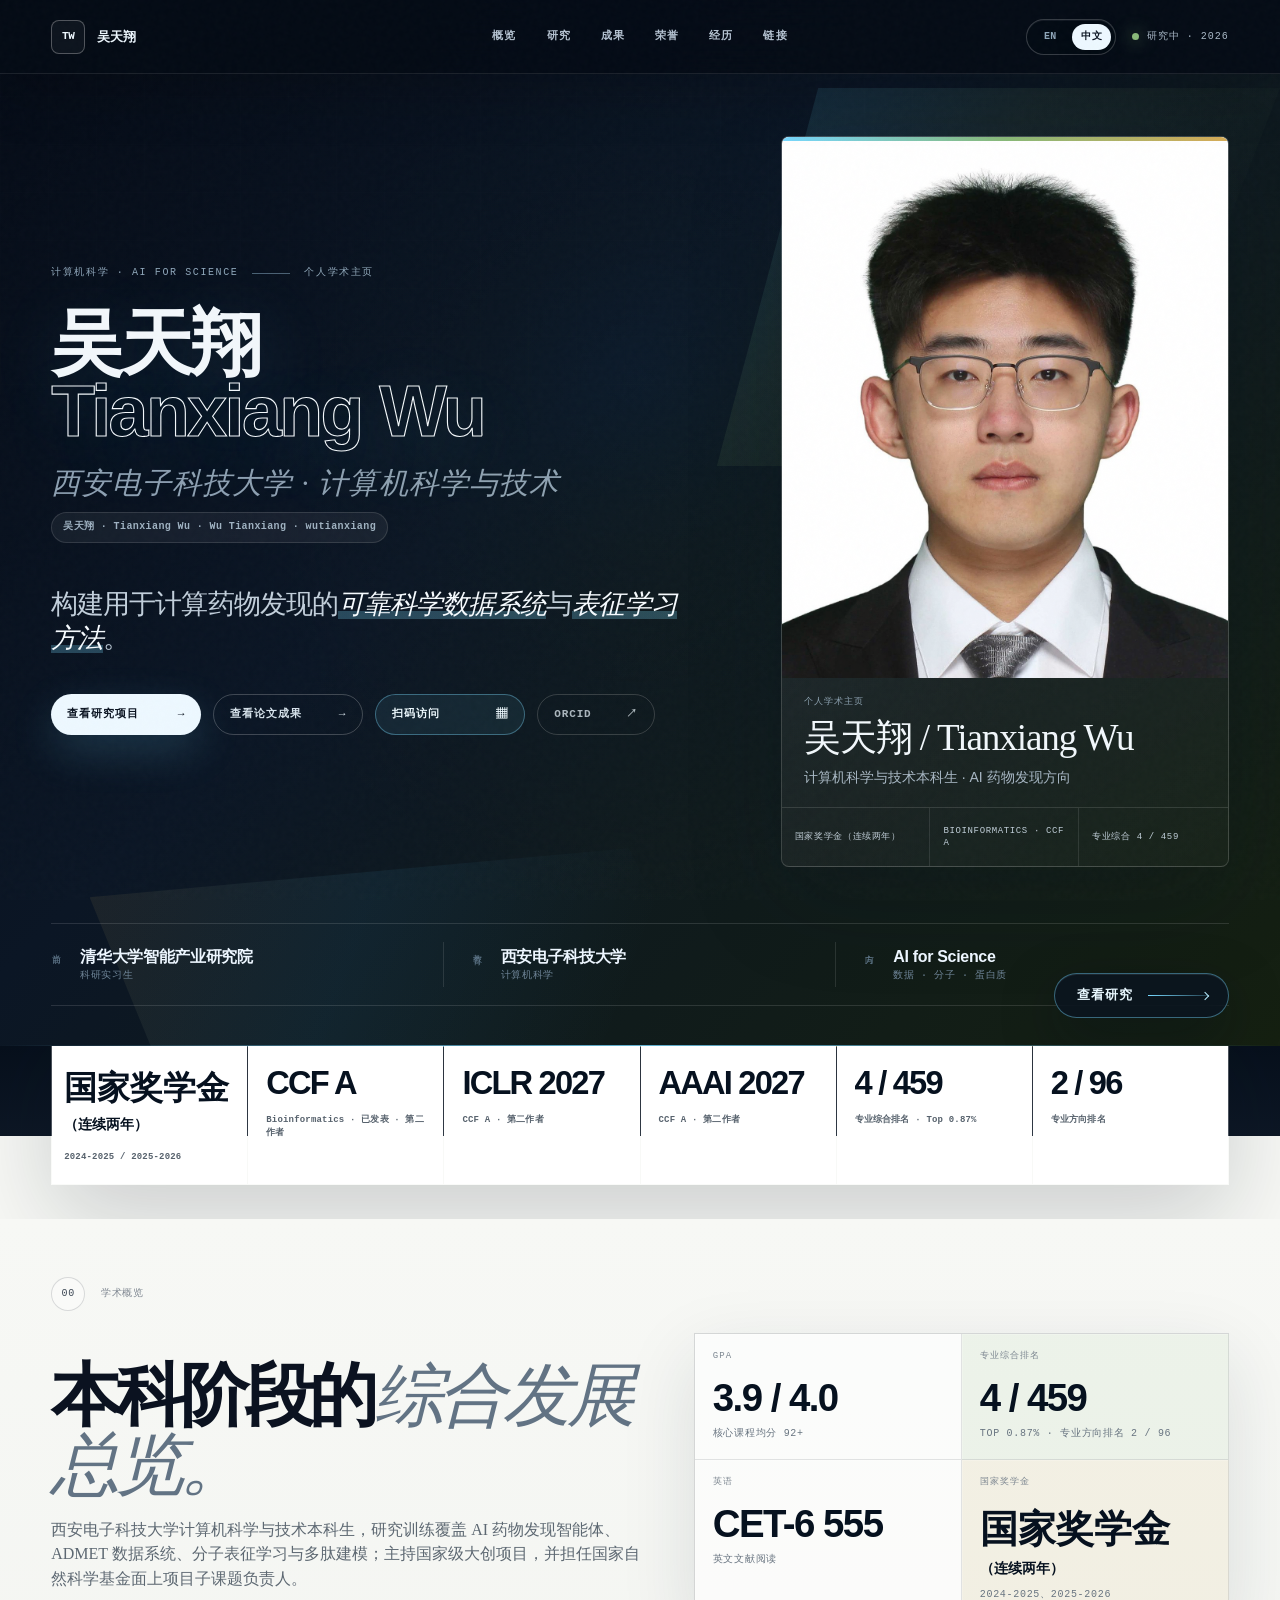
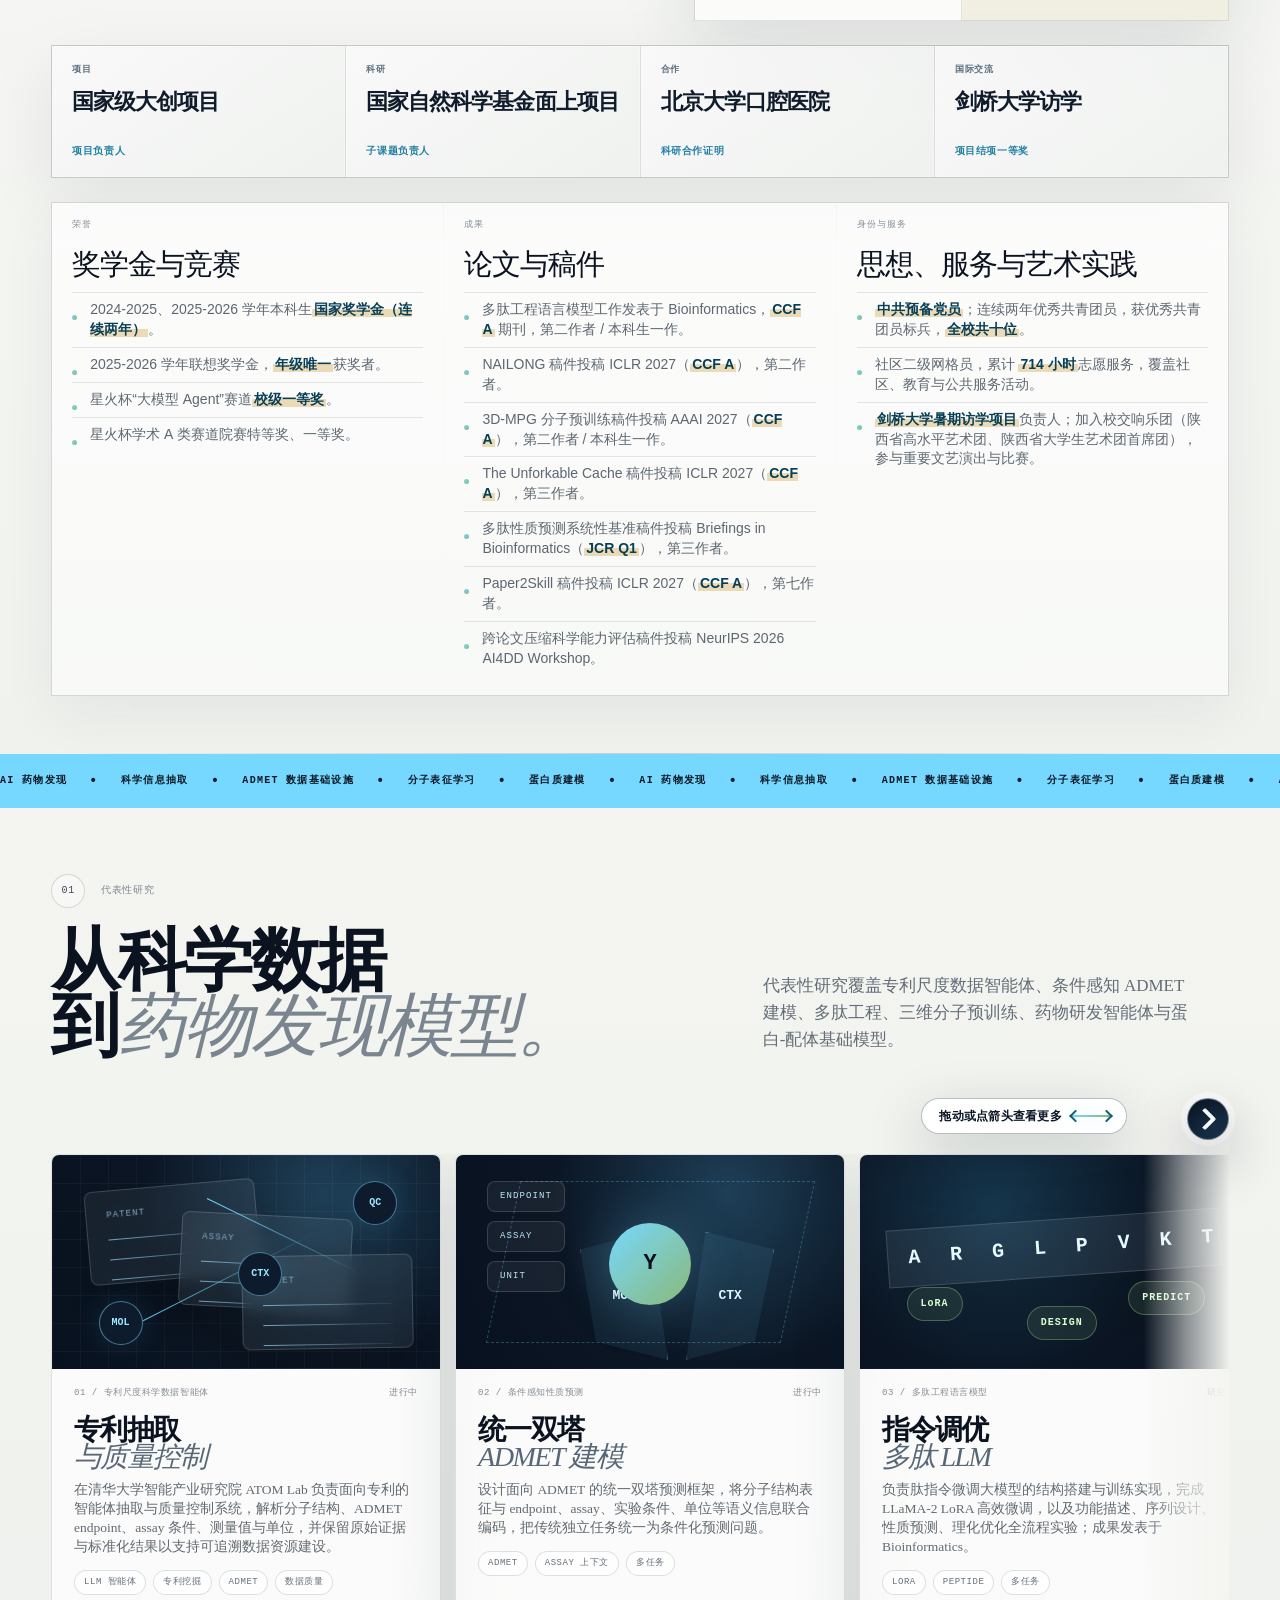
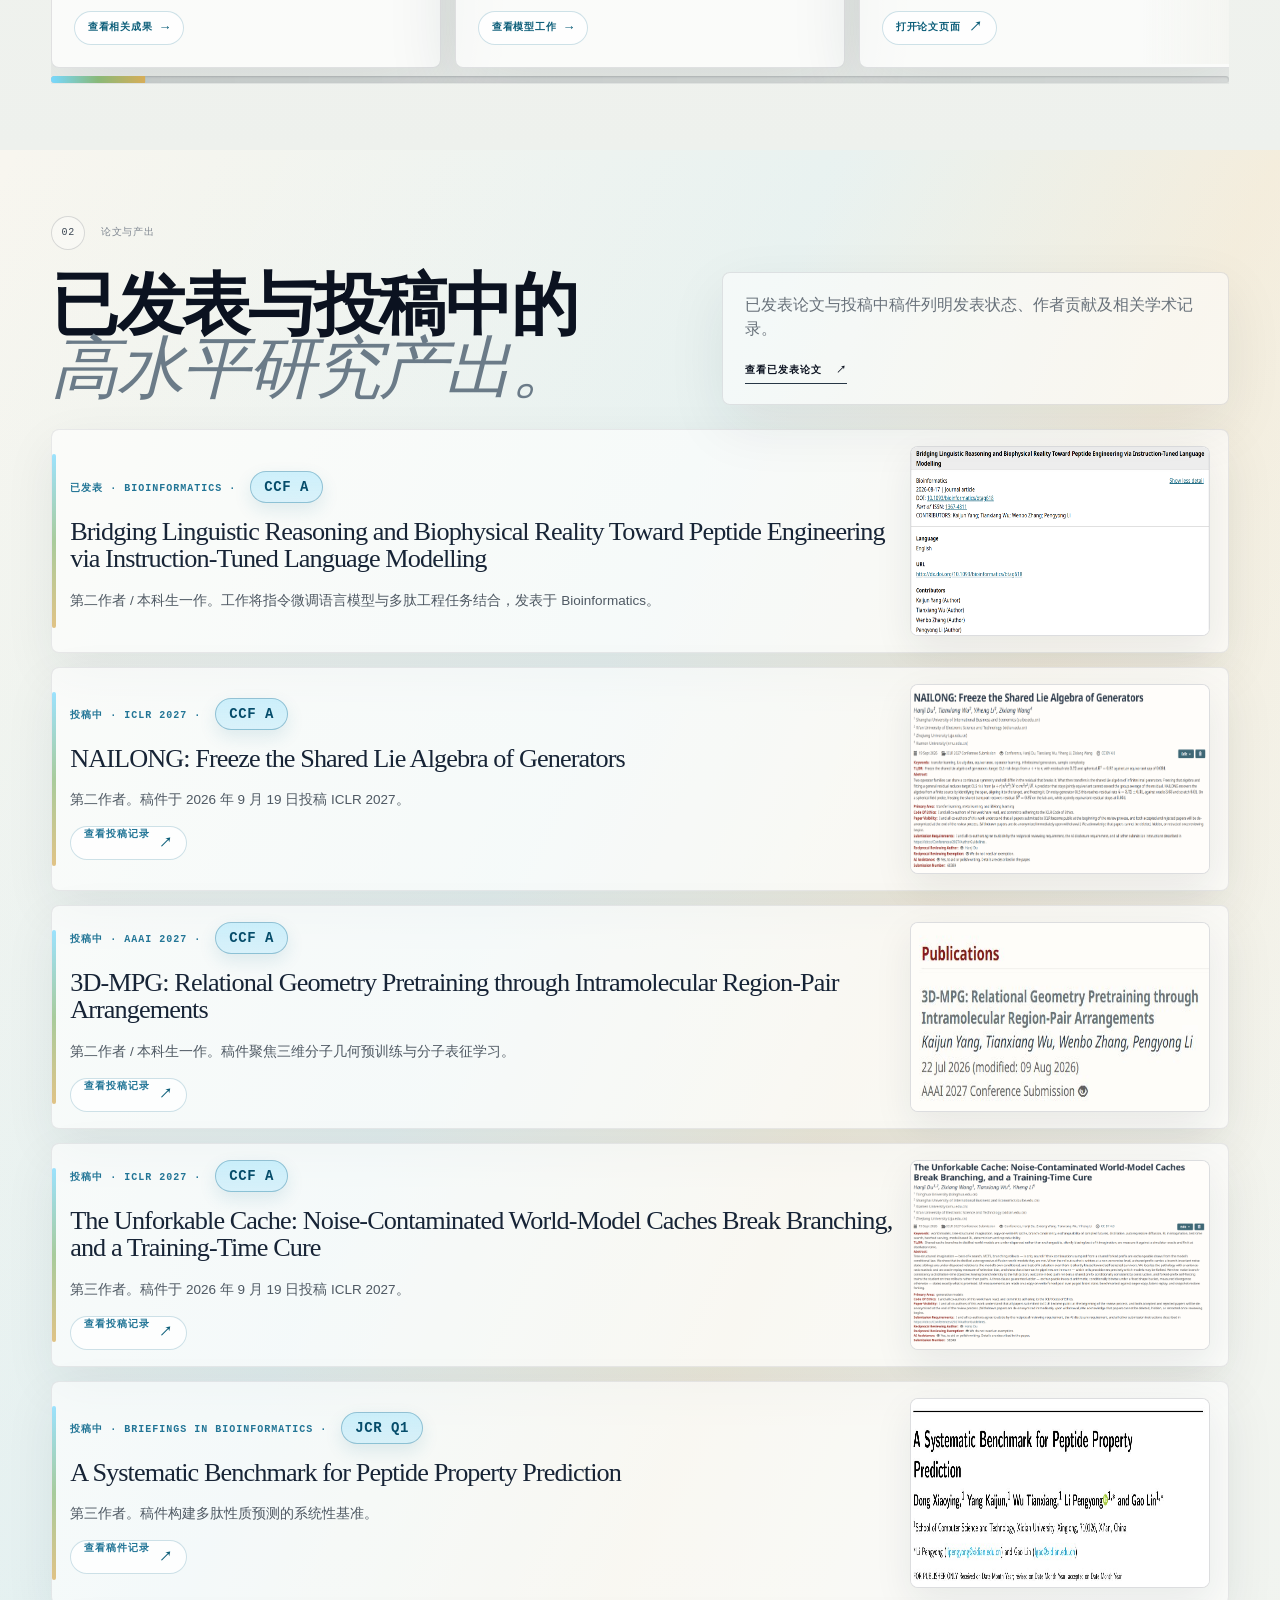
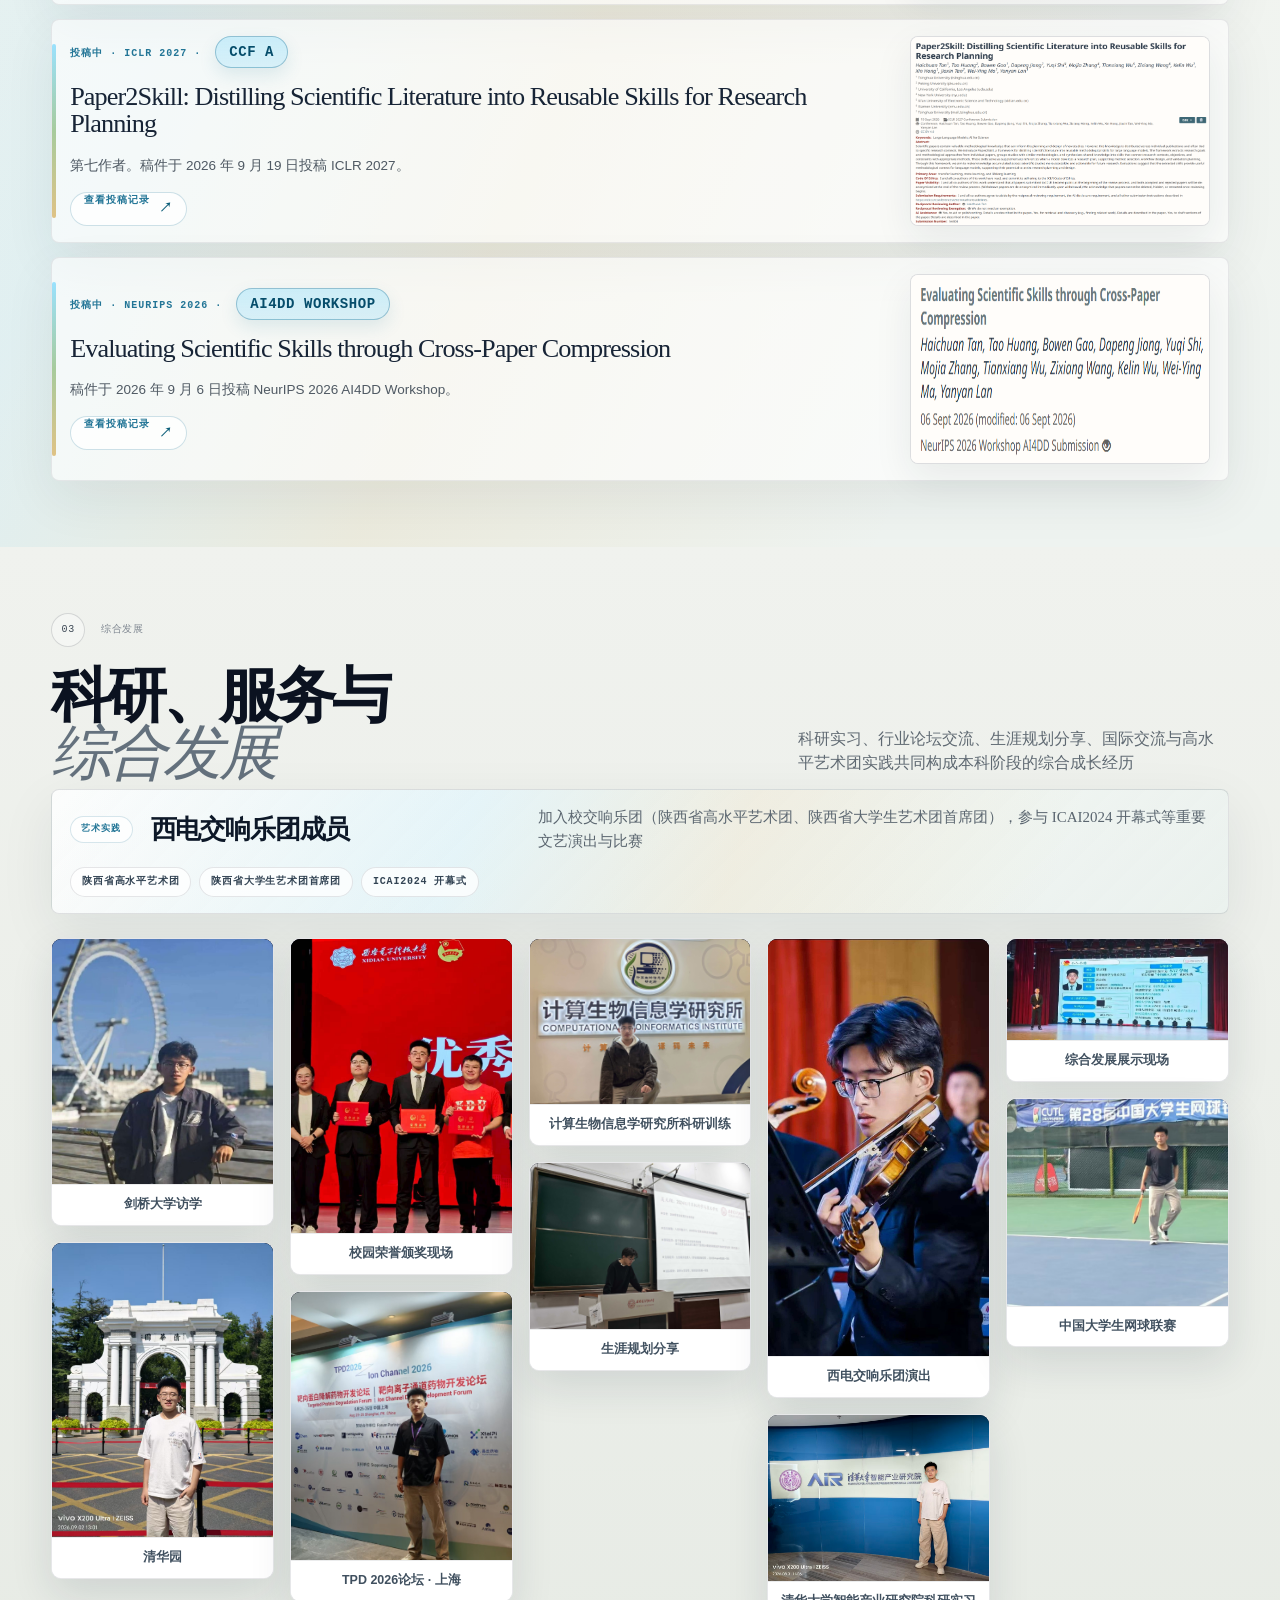
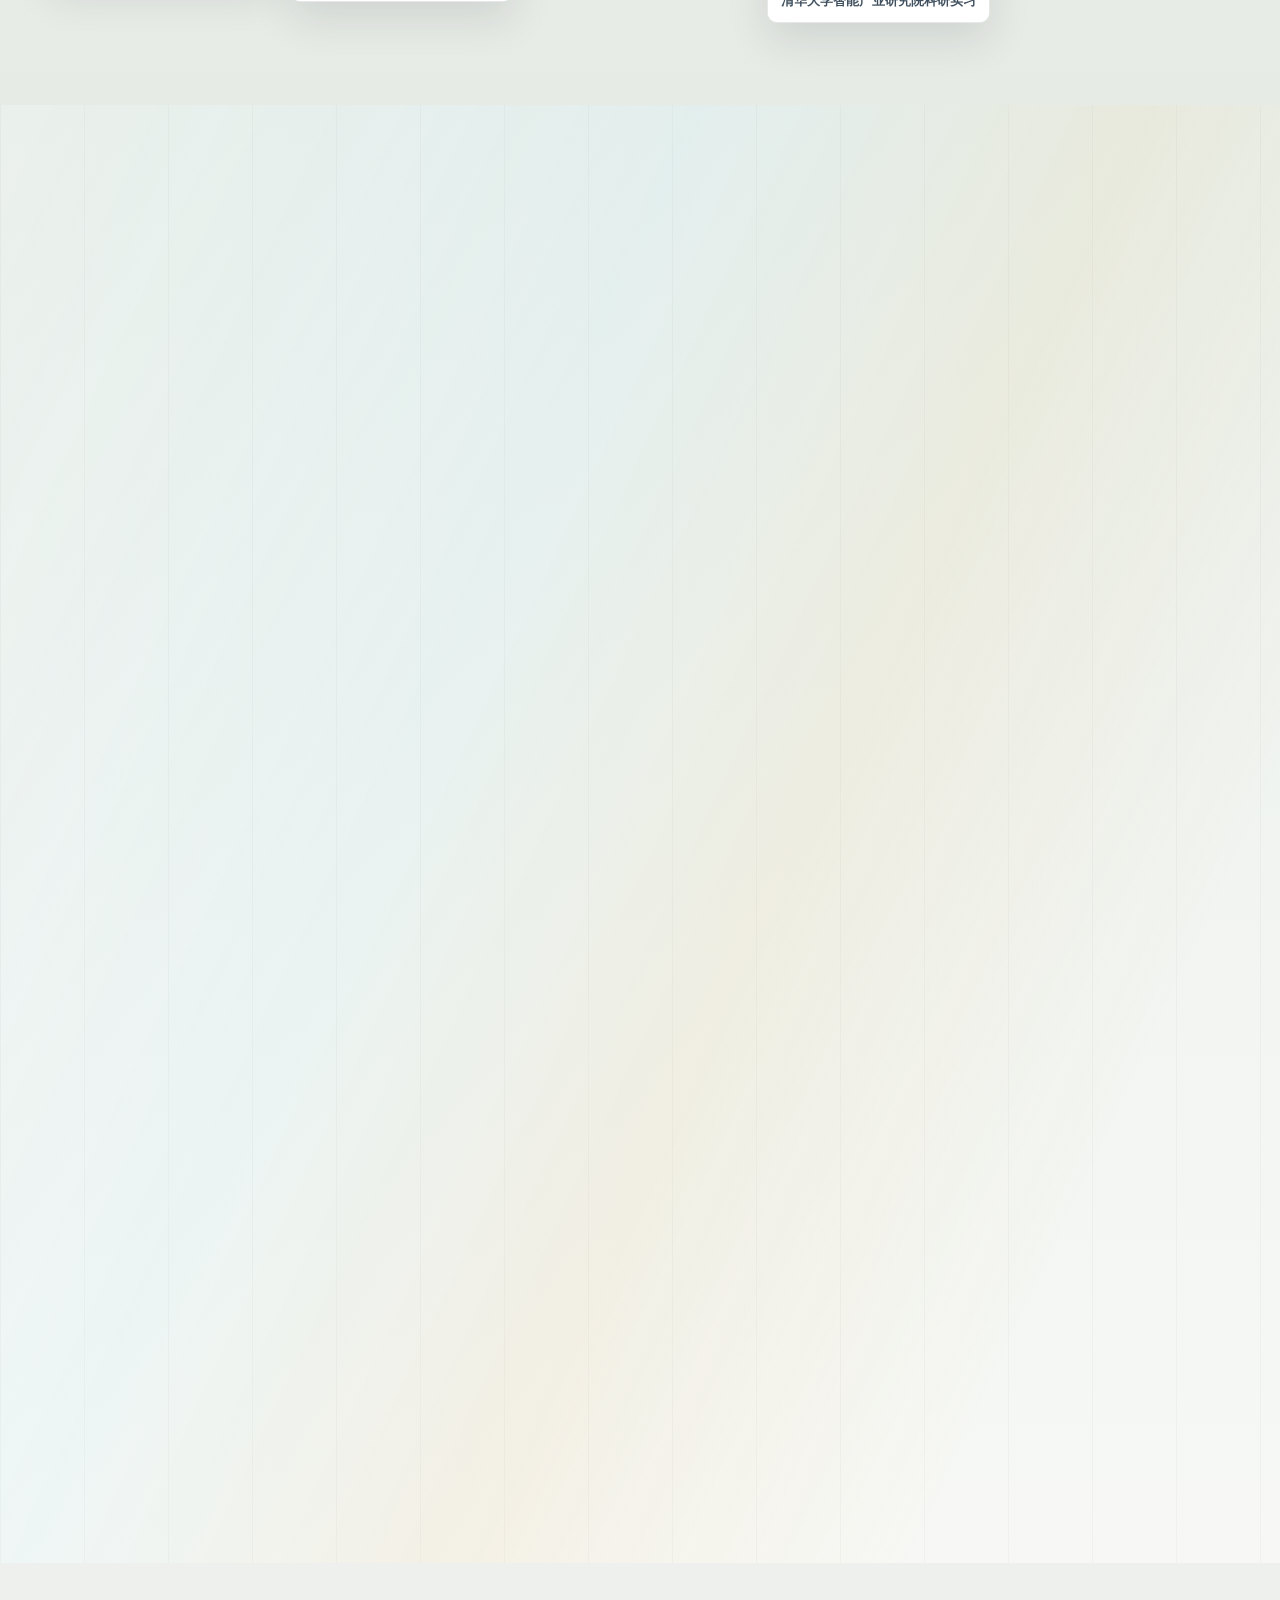
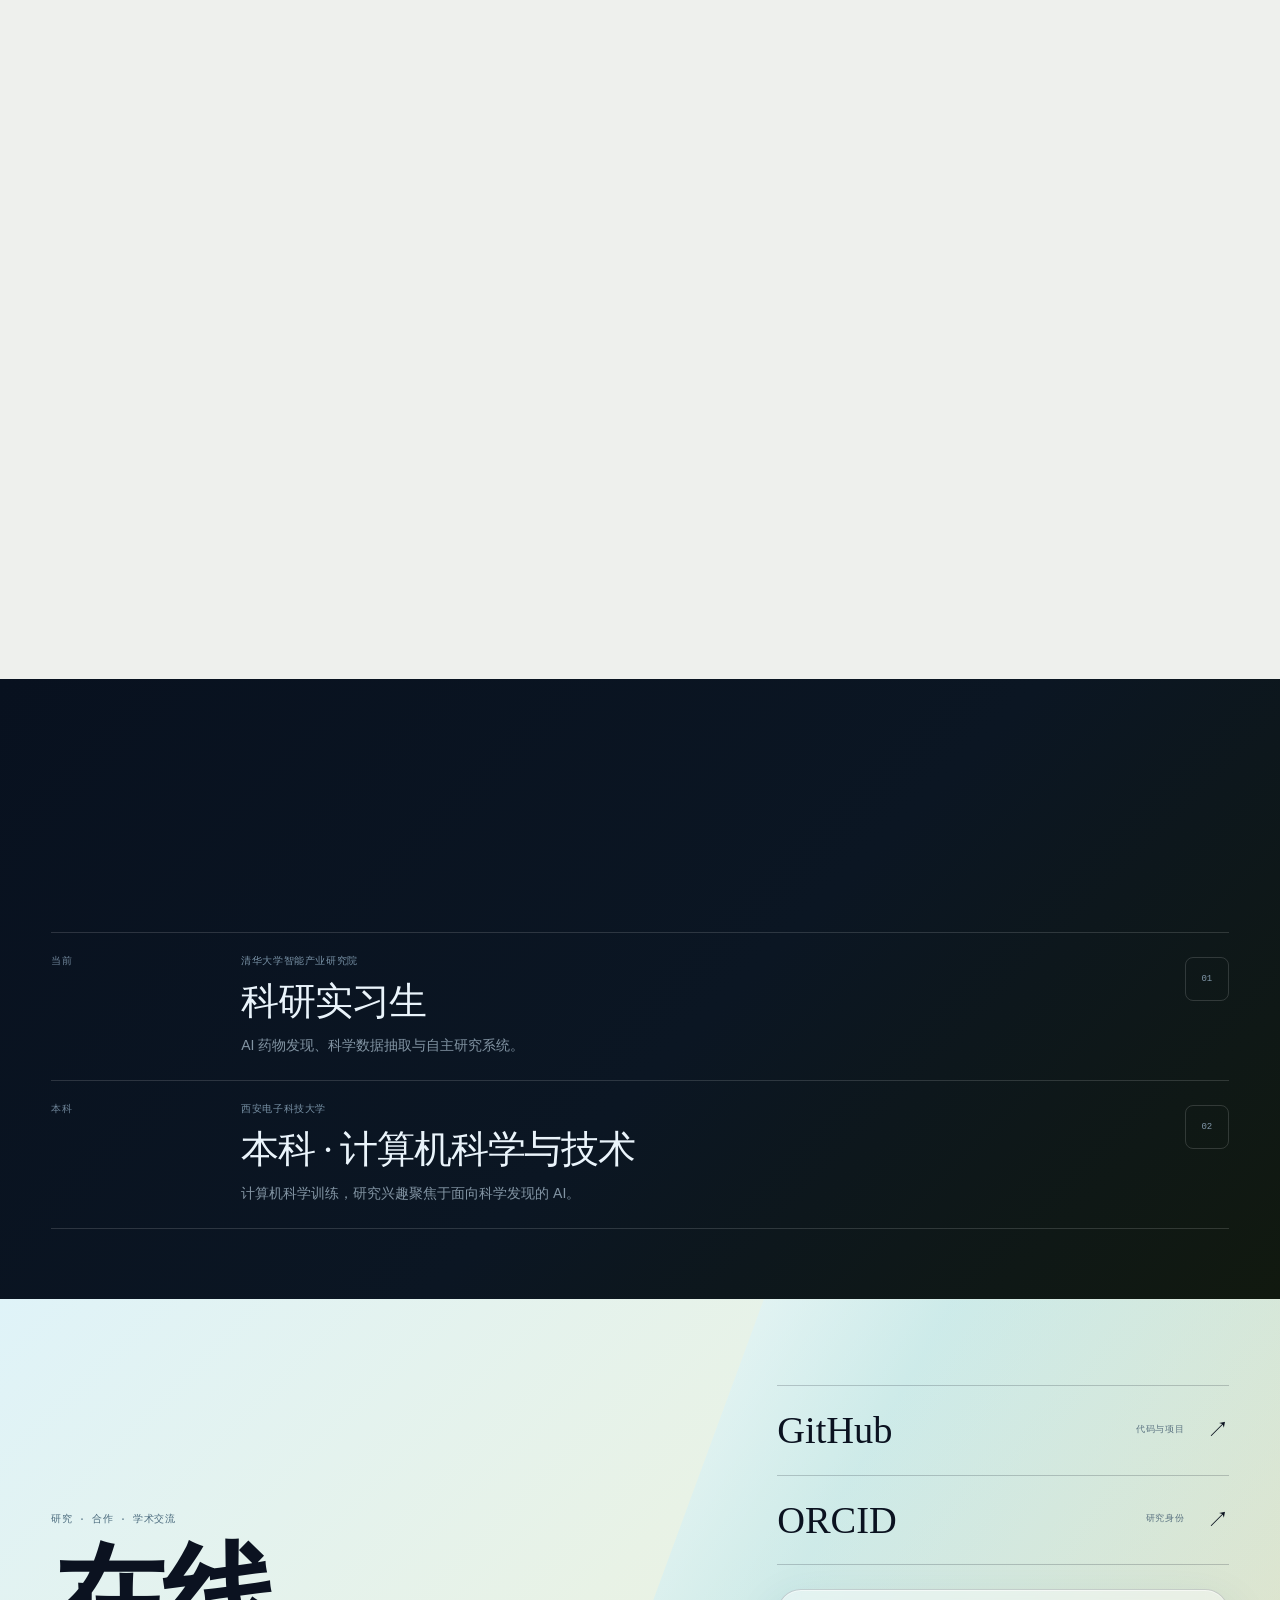
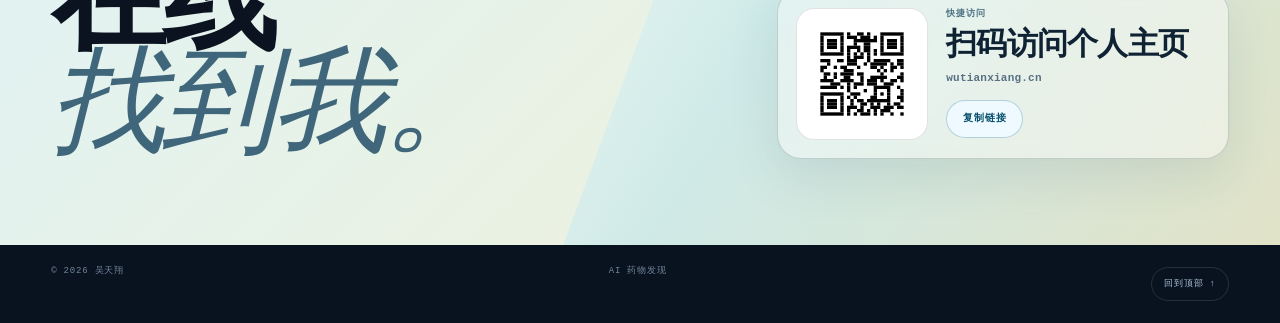
==== index.html @ a6bee82e "统一国奖标签字号并支持关键词横条播放控制" ====
<!doctype html>
<html lang="zh-CN">
<head>
  <meta charset="utf-8" />
  <meta name="viewport" content="width=device-width, initial-scale=1" />
  <meta name="description" content="吴天翔个人主页（Tianxiang Wu / wutianxiang），西安电子科技大学计算机科学与技术本科生、清华大学智能产业研究院科研实习生，展示 AI 药物发现、科学信息抽取、ADMET 数据、分子表征学习、论文、项目、奖学金与综合发展经历。" />
  <meta name="keywords" content="吴天翔,吴天翔个人主页,wutianxiang,Tianxiang Wu,Wu Tianxiang,吴天翔 西电,吴天翔 西安电子科技大学,吴天翔 清华,清华大学智能产业研究院 吴天翔,AI 药物发现,AI for Drug Discovery,西安电子科技大学,清华大学智能产业研究院,AIDD,ADMET,分子表征学习" />
  <meta name="author" content="吴天翔 / Tianxiang Wu / wutianxiang" />
  <meta name="robots" content="index, follow, max-image-preview:large" />
  <meta name="theme-color" content="#08111f" />
  <meta property="og:title" content="吴天翔个人主页 | Tianxiang Wu / wutianxiang | 西安电子科技大学 · 清华大学智能产业研究院" />
  <meta property="og:description" content="吴天翔个人主页：西安电子科技大学计算机科学与技术本科生、清华大学智能产业研究院科研实习生，研究方向包括 AI 药物发现、科学信息抽取、ADMET 数据与分子表征学习。" />
  <meta property="og:type" content="website" />
  <meta property="og:url" content="https://wutianxiang.cn/" />
  <meta property="og:image" content="https://wutianxiang.cn/assets/brand/wutianxiang-preview.jpg" />
  <meta property="og:image:width" content="1200" />
  <meta property="og:image:height" content="630" />
  <meta property="og:image:alt" content="Tianxiang Wu personal homepage preview at Tsinghua University AIR" />
  <meta property="og:locale" content="zh_CN" />
  <meta property="og:locale:alternate" content="en_US" />
  <meta name="twitter:card" content="summary_large_image" />
  <meta name="twitter:title" content="吴天翔个人主页 | Tianxiang Wu / wutianxiang" />
  <meta name="twitter:description" content="西安电子科技大学 · 清华大学智能产业研究院 · AI 药物发现与分子表征学习。" />
  <meta name="twitter:image" content="https://wutianxiang.cn/assets/brand/wutianxiang-preview.jpg" />
  <meta name="twitter:image:alt" content="Tianxiang Wu personal homepage preview at Tsinghua University AIR" />
  <link rel="canonical" href="https://wutianxiang.cn/" />
  <link rel="alternate" hreflang="zh-CN" href="https://wutianxiang.cn/" />
  <link rel="alternate" hreflang="en" href="https://wutianxiang.cn/?lang=en" />
  <link rel="alternate" hreflang="x-default" href="https://wutianxiang.cn/" />
  <link rel="me" href="https://github.com/biochemaiwill" />
  <link rel="me" href="https://orcid.org/0009-0006-8833-3070" />
  <link rel="icon" href="/favicon.ico" sizes="any" />
  <link rel="icon" type="image/svg+xml" href="/favicon.svg" />
  <link rel="icon" type="image/png" sizes="48x48" href="/assets/brand/favicon-48.png" />
  <link rel="icon" type="image/png" sizes="96x96" href="/assets/brand/favicon-96.png" />
  <link rel="apple-touch-icon" sizes="180x180" href="/assets/brand/favicon-180.png" />
  <link rel="manifest" href="/site.webmanifest" />
  <link rel="image_src" href="https://wutianxiang.cn/assets/brand/wutianxiang-preview.jpg" />
  <title>吴天翔个人主页 | Tianxiang Wu / wutianxiang | 西安电子科技大学 · 清华大学智能产业研究院</title>
  <script type="application/ld+json">
  {
    "@context": "https://schema.org",
    "@graph": [
      {
        "@type": "WebSite",
        "@id": "https://wutianxiang.cn/#website",
        "url": "https://wutianxiang.cn/",
        "name": "吴天翔个人主页 | Tianxiang Wu / wutianxiang",
        "inLanguage": ["zh-CN", "en"],
        "publisher": {
          "@id": "https://wutianxiang.cn/#person"
        }
      },
      {
        "@type": "ProfilePage",
        "@id": "https://wutianxiang.cn/#webpage",
        "url": "https://wutianxiang.cn/",
        "name": "吴天翔个人主页 | Tianxiang Wu / wutianxiang | 西安电子科技大学 · 清华大学智能产业研究院",
        "description": "吴天翔个人主页（Tianxiang Wu / Wu Tianxiang / wutianxiang），展示西安电子科技大学计算机科学与技术本科生、清华大学智能产业研究院科研实习生在 AI 药物发现、科学信息抽取、ADMET 数据、分子表征学习、论文、项目、奖学金与综合发展方面的经历。",
        "isPartOf": {
          "@id": "https://wutianxiang.cn/#website"
        },
        "about": {
          "@id": "https://wutianxiang.cn/#person"
        },
        "mainEntity": {
          "@id": "https://wutianxiang.cn/#person"
        },
        "primaryImageOfPage": {
          "@type": "ImageObject",
          "url": "https://wutianxiang.cn/assets/brand/wutianxiang-preview.jpg",
          "width": 1200,
          "height": 630
        },
        "thumbnailUrl": "https://wutianxiang.cn/assets/brand/wutianxiang-profile-1x1.jpg",
        "inLanguage": "zh-CN"
      },
      {
        "@type": "Person",
        "@id": "https://wutianxiang.cn/#person",
        "name": "吴天翔",
        "alternateName": ["Tianxiang Wu", "Wu Tianxiang", "wutianxiang"],
        "url": "https://wutianxiang.cn/",
        "image": [
          "https://wutianxiang.cn/assets/brand/wutianxiang-profile-1x1.jpg",
          "https://wutianxiang.cn/assets/brand/wutianxiang-profile-4x3.jpg",
          "https://wutianxiang.cn/assets/brand/wutianxiang-profile-16x9.jpg",
          "https://wutianxiang.cn/assets/profile/formal-headshot.jpg"
        ],
        "description": "吴天翔个人主页。西安电子科技大学计算机科学与技术本科生，清华大学智能产业研究院科研实习生，研究方向包括 AI 药物发现、科学信息抽取、ADMET 数据与分子表征学习。",
        "affiliation": [
          {
            "@type": "CollegeOrUniversity",
            "name": "西安电子科技大学"
          },
          {
            "@type": "Organization",
            "name": "清华大学智能产业研究院"
          }
        ],
        "sameAs": [
          "https://github.com/biochemaiwill",
          "https://orcid.org/0009-0006-8833-3070"
        ],
        "knowsAbout": [
          "AI for Drug Discovery",
          "Scientific Information Extraction",
          "ADMET Data",
          "Molecular Representation Learning",
          "AI4DD",
          "NeurIPS 2026 Workshop"
        ]
      }
    ]
  }
  </script>
  <link rel="stylesheet" href="styles.css?v=20261005-01" />
  <script defer src="script.js?v=20261005-01"></script>
</head>
<body>
  <div class="ambient-spotlight" aria-hidden="true"></div>
  <div class="page-noise" aria-hidden="true"></div>
  <div class="scroll-progress" aria-hidden="true"></div>

  <header class="site-header">
    <a class="brand" href="#top" aria-label="Tianxiang Wu home">
      <span class="brand-mark">TW</span>
      <span class="brand-copy" data-i18n="brand.name">Tianxiang Wu</span>
    </a>
    <nav class="nav" aria-label="Primary navigation">
      <a href="#profile" data-i18n="nav.profile">Profile</a>
      <a href="#research" data-i18n="nav.research">Research</a>
      <a href="#outputs" data-i18n="nav.outputs">Outputs</a>
      <a href="#records" data-i18n="nav.records">Records</a>
      <a href="#experience" data-i18n="nav.experience">Experience</a>
      <a href="#contact" data-i18n="nav.links">Links</a>
    </nav>
    <div class="header-tools">
      <button class="lang-toggle" type="button" data-lang-toggle aria-label="Switch language">
        <span class="lang-option" data-lang-en>EN</span>
        <span class="lang-option" data-lang-zh>中文</span>
      </button>
      <div class="header-meta">
        <span class="status-dot"></span>
        <span data-i18n="status">Researching · 2026</span>
      </div>
    </div>
  </header>
  <nav class="mobile-bottom-nav" aria-label="Mobile navigation">
    <a href="#profile" data-i18n="nav.profile">Profile</a>
    <a href="#research" data-i18n="nav.research">Research</a>
    <a href="#outputs" data-i18n="nav.outputs">Outputs</a>
    <a href="#records" data-i18n="nav.records">Records</a>
    <a href="#contact" data-i18n="nav.links">Links</a>
  </nav>

  <main id="top">
    <section class="hero">
      <div class="hero-grid" aria-hidden="true"></div>
      <div class="hero-glow hero-glow-a" aria-hidden="true"></div>
      <div class="hero-glow hero-glow-b" aria-hidden="true"></div>

      <div class="hero-copy reveal">
        <div class="eyebrow">
          <span data-i18n="hero.domain">AI × Drug Discovery</span>
          <span class="eyebrow-rule"></span>
          <span data-i18n="hero.profile">Research profile</span>
        </div>

        <h1>
          <span class="hero-first" data-i18n="hero.name.first">Tianxiang</span>
          <span class="hero-last" data-i18n="hero.name.last">Wu</span>
        </h1>
        <div class="cn-name" data-i18n="hero.cnName">吴天翔</div>
        <div class="search-alias" data-i18n="hero.searchAlias">吴天翔 · Tianxiang Wu · wutianxiang</div>

        <p class="hero-lede" data-i18n-html="hero.lede">
          Building <em>reliable scientific data systems</em> and <em>representation learning methods</em>
          for computational drug discovery.
        </p>

        <div class="hero-actions">
          <a class="btn btn-primary" href="#research">
            <span data-i18n="hero.cta.research">View research</span><span>→</span>
          </a>
          <a class="btn btn-ghost" href="#outputs">
            <span data-i18n="hero.cta.outputs">View publications</span><span>→</span>
          </a>
          <button class="btn btn-ghost btn-qr" type="button" data-qr-open>
            <span data-i18n="hero.cta.qr">Scan QR</span><span>▦</span>
          </button>
          <a class="btn btn-ghost btn-external" href="https://orcid.org/0009-0006-8833-3070" target="_blank" rel="noreferrer">
            ORCID <span>↗</span>
          </a>
        </div>
      </div>

      <div class="hero-visual reveal" aria-label="Formal portrait of Tianxiang Wu">
        <div class="portrait-card">
          <img src="assets/profile/formal-headshot.jpg" alt="Formal portrait of Tianxiang Wu" />
          <div class="portrait-meta">
            <span data-i18n="portrait.kicker">Academic profile</span>
            <strong data-i18n="portrait.name">Tianxiang Wu / 吴天翔</strong>
            <p data-i18n="portrait.desc">Computer Science undergraduate · AI for Drug Discovery</p>
          </div>
          <div class="portrait-strip">
            <span data-i18n="portrait.badge1">国家奖学金（连续两年）</span>
            <span data-i18n="portrait.badge2">Bioinformatics · CCF A</span>
            <span data-i18n="portrait.badge3">专业综合 4 / 459</span>
          </div>
        </div>
      </div>

      <div class="hero-facts reveal">
        <div class="fact"><span class="fact-label" data-i18n="facts.current.label">Current</span><strong data-i18n="facts.current.org">Tsinghua AIR</strong><small data-i18n="facts.current.value">Research Intern</small></div>
        <div class="fact"><span class="fact-label" data-i18n="facts.education.label">Education</span><strong data-i18n="facts.education.org">Xidian University</strong><small data-i18n="facts.education.value">Computer Science</small></div>
        <div class="fact"><span class="fact-label" data-i18n="facts.focus.label">Focus</span><strong data-i18n="facts.focus.org">AI4Science</strong><small data-i18n="facts.focus.value">Data · Molecules · Proteins</small></div>
      </div>

      <div class="mobile-profile-panel reveal">
        <span data-i18n="mobile.kicker">Mobile overview</span>
        <strong data-i18n="mobile.title">Research, honors and projects at a glance</strong>
        <div class="mobile-stat-grid">
          <a href="#metric-rank"><b>2 / 96</b><small data-i18n="mobile.rank">Track ranking</small></a>
          <a href="https://doi.org/10.1093/bioinformatics/btag618" target="_blank" rel="noreferrer"><b>CCF A</b><small data-i18n="mobile.paper">Published work</small></a>
          <a href="#academic-scholarships"><b data-i18n="mobile.scholarship.value">国家奖学金（连续两年）</b><small data-i18n="mobile.scholarship">国家奖学金</small></a>
          <a href="#metric-rank"><b>4 / 459</b><small data-i18n="mobile.overallRank">专业综合排名 · Top 0.87%</small></a>
        </div>
        <div class="mobile-quick-actions">
          <a href="#research" data-i18n="mobile.cta.research">View research projects</a>
          <a href="#outputs" data-i18n="mobile.cta.outputs">View publications</a>
        </div>
      </div>

      <a class="scroll-cue" href="#research"><span data-i18n="scroll">Scroll to research</span><i></i></a>
    </section>

    <section class="spotlight-section" aria-label="Key achievements">
      <div class="spotlight-track">
        <a class="spotlight-card" href="#academic-scholarships">
          <span data-i18n="spotlight.scholarship.kicker">国家奖学金</span>
          <strong class="scholarship-title" data-i18n-html="spotlight.scholarship.value">国家奖学金<small>（连续两年）</small></strong>
          <small data-i18n="spotlight.scholarship.note">2024-2025 / 2025-2026</small>
        </a>
        <a class="spotlight-card" href="https://doi.org/10.1093/bioinformatics/btag618" target="_blank" rel="noreferrer">
          <span data-i18n="spotlight.paper.kicker">Publication</span>
          <strong data-i18n="spotlight.paper.value">CCF A</strong>
          <small data-i18n="spotlight.paper.note">Bioinformatics · Published · Second author</small>
        </a>
        <a class="spotlight-card" href="#publication-iclr-nailong">
          <span data-i18n="spotlight.iclr.kicker">Submission</span>
          <strong data-i18n="spotlight.iclr.value">ICLR 2027</strong>
          <small data-i18n="spotlight.iclr.note">CCF A · Second author</small>
        </a>
        <a class="spotlight-card" href="#publication-aaai">
          <span data-i18n="spotlight.geometry.kicker">Submission</span>
          <strong data-i18n="spotlight.geometry.value">AAAI 2027</strong>
          <small data-i18n="spotlight.geometry.note">CCF A · Second author</small>
        </a>
        <a class="spotlight-card" href="#metric-rank">
          <span data-i18n="spotlight.rank.kicker">学业</span>
          <strong>4 / 459</strong>
          <small data-i18n="spotlight.overallRank.note">专业综合排名 · Top 0.87%</small>
        </a>
        <a class="spotlight-card" href="#metric-rank">
          <span data-i18n="spotlight.rank.kicker">学业</span>
          <strong>2 / 96</strong>
          <small data-i18n="spotlight.rank.note">专业方向排名</small>
        </a>
      </div>
    </section>

    <section class="section profile-section" id="profile">
      <div class="section-kicker reveal"><span>00</span><p data-i18n="profile.kicker">Academic snapshot</p></div>
      <div class="profile-layout">
        <div class="profile-lead reveal">
          <h2 data-i18n-html="profile.heading">本科阶段的<em>综合发展总览。</em></h2>
          <p data-i18n="profile.summary">Computer Science undergraduate at Xidian University with research training across AIDD agents, ADMET data systems, molecular representation learning and peptide modeling.</p>
        </div>
        <div class="metric-grid reveal">
          <div class="metric"><span data-i18n="metric.gpa.label">GPA</span><strong>3.9 / 4.0</strong><small data-i18n="metric.gpa.note">Core average 92+</small></div>
          <div class="metric" id="metric-rank"><span data-i18n="metric.rank.label">专业综合排名</span><strong>4 / 459</strong><small data-i18n="metric.rank.note">Top 0.87% · 专业方向排名 2 / 96</small></div>
          <div class="metric"><span data-i18n="metric.english.label">English</span><strong>CET-6 555</strong><small data-i18n="metric.english.note">Literature reading</small></div>
          <div class="metric"><span data-i18n="metric.scholarship.label">国家奖学金</span><strong class="scholarship-title" data-i18n-html="metric.scholarship.value">国家奖学金<small>（连续两年）</small></strong><small data-i18n="metric.scholarship.note">2024-2025、2025-2026</small></div>
        </div>
      </div>

      <div class="impact-strip reveal" aria-label="Selected academic evidence">
        <a class="impact-item" href="#project-molecular-platform">
          <span data-i18n="impact.innovation.kicker">Project</span>
          <strong data-i18n="impact.innovation.value">National Innovation Program</strong>
          <small data-i18n="impact.innovation.note">Project lead</small>
        </a>
        <a class="impact-item" href="#project-3d-mpg">
          <span data-i18n="impact.nsfc.kicker">Research</span>
          <strong data-i18n="impact.nsfc.value">NSFC General Program</strong>
          <small data-i18n="impact.nsfc.note">Subproject lead</small>
        </a>
        <a class="impact-item" href="#record-pku-collaboration">
          <span data-i18n="impact.pku.kicker">Collaboration</span>
          <strong data-i18n="impact.pku.value">Peking University Hospital of Stomatology</strong>
          <small data-i18n="impact.pku.note">Research collaboration proof</small>
        </a>
        <a class="impact-item" href="#record-cambridge-first-prize">
          <span data-i18n="impact.cambridge.kicker">International</span>
          <strong data-i18n="impact.cambridge.value">Cambridge visiting program</strong>
          <small data-i18n="impact.cambridge.note">Project first prize</small>
        </a>
      </div>

      <div class="evidence-board reveal">
        <article id="academic-scholarships">
          <span data-i18n="profile.awards.kicker">Honors</span>
          <h3 data-i18n="profile.awards.title">Scholarships & competitions</h3>
          <ul>
            <li data-i18n-html="profile.awards.item1">2024-2025、2025-2026 学年本科生<strong class="highlight">国家奖学金（连续两年）</strong>。</li>
            <li data-i18n-html="profile.awards.item2">Lenovo Scholarship, 2025-2026, the only recipient in the grade.</li>
            <li data-i18n-html="profile.awards.item3">Xinghuo Cup LLM Agent track university first prize.</li>
            <li data-i18n-html="profile.awards.item4">Xinghuo Cup academic A-track school preliminary special prize and first prize.</li>
          </ul>
        </article>
        <article>
          <span data-i18n="profile.outputs.kicker">Outputs</span>
          <h3 data-i18n="profile.outputs.title">Papers & manuscripts</h3>
          <ul>
            <li data-i18n-html="profile.outputs.item1">Bioinformatics work on peptide engineering language models, published as second author / undergraduate lead author.</li>
            <li data-i18n-html="profile.outputs.item2">NAILONG manuscript submitted to ICLR 2027, a CCF A conference, as second author.</li>
            <li data-i18n-html="profile.outputs.item3">3D-MPG molecular pretraining manuscript submitted to AAAI 2027, a CCF A conference, as second author / undergraduate lead author.</li>
            <li data-i18n-html="profile.outputs.item4">The Unforkable Cache manuscript submitted to ICLR 2027, a CCF A conference, as third author.</li>
            <li data-i18n-html="profile.outputs.item5">Peptide property prediction benchmark manuscript submitted to Briefings in Bioinformatics as third author.</li>
            <li data-i18n-html="profile.outputs.item6">Paper2Skill manuscript submitted to ICLR 2027, a CCF A conference, as seventh author.</li>
            <li data-i18n-html="profile.outputs.item7">Cross-paper scientific skill evaluation manuscript submitted to the NeurIPS 2026 AI4DD Workshop.</li>
          </ul>
        </article>
        <article>
          <span data-i18n="profile.broader.kicker">Identity & service</span>
          <h3 data-i18n="profile.broader.title">Leadership, public work & arts</h3>
          <ul>
            <li data-i18n-html="profile.broader.item1">Probationary CPC member; Outstanding Communist Youth League Member Model, one of ten across the university.</li>
            <li data-i18n-html="profile.broader.item2">Community second-level grid worker, with 714 hours of volunteer service across community, education and public-service activities.</li>
            <li data-i18n-html="profile.broader.item3">Cambridge summer visiting program project lead, Xidian Symphony Orchestra violinist, and student committee service in class.</li>
          </ul>
        </article>
      </div>

    </section>

    <section class="ticker" aria-label="Research interests">
      <div class="ticker-viewport">
        <div class="ticker-track">
          <div class="ticker-group">
            <span data-i18n="ticker.aidd">AI for Drug Discovery</span><b>•</b>
            <span data-i18n="ticker.ie">Scientific Information Extraction</span><b>•</b>
            <span data-i18n="ticker.admet">ADMET Data Infrastructure</span><b>•</b>
            <span data-i18n="ticker.mrl">Molecular Representation Learning</span><b>•</b>
            <span data-i18n="ticker.protein">Protein Modeling</span><b>•</b>
          </div>
        </div>
      </div>
      <button class="ticker-toggle" type="button" data-ticker-toggle data-i18n-label="ticker.play" aria-label="播放研究关键词滚动" title="播放研究关键词滚动" hidden>
        <!--
          Lucide play and pause icons - ISC License
          Copyright (c) 2026 Lucide Icons and Contributors

          Permission to use, copy, modify, and/or distribute this software for any
          purpose with or without fee is hereby granted, provided that the above
          copyright notice and this permission notice appear in all copies.

          THE SOFTWARE IS PROVIDED "AS IS" AND THE AUTHOR DISCLAIMS ALL WARRANTIES
          WITH REGARD TO THIS SOFTWARE INCLUDING ALL IMPLIED WARRANTIES OF
          MERCHANTABILITY AND FITNESS. IN NO EVENT SHALL THE AUTHOR BE LIABLE FOR
          ANY SPECIAL, DIRECT, INDIRECT, OR CONSEQUENTIAL DAMAGES OR ANY DAMAGES
          WHATSOEVER RESULTING FROM LOSS OF USE, DATA OR PROFITS, WHETHER IN AN
          ACTION OF CONTRACT, NEGLIGENCE OR OTHER TORTIOUS ACTION, ARISING OUT OF
          OR IN CONNECTION WITH THE USE OR PERFORMANCE OF THIS SOFTWARE.
        -->
        <svg data-ticker-play width="18" height="18" viewBox="0 0 24 24" fill="none" stroke="currentColor" stroke-width="2" stroke-linecap="round" stroke-linejoin="round" aria-hidden="true">
          <path d="M5 5a2 2 0 0 1 3.008-1.728l11.997 6.998a2 2 0 0 1 .003 3.458l-12 7A2 2 0 0 1 5 19z" />
        </svg>
        <svg data-ticker-pause width="18" height="18" viewBox="0 0 24 24" fill="none" stroke="currentColor" stroke-width="2" stroke-linecap="round" stroke-linejoin="round" aria-hidden="true" hidden>
          <rect x="14" y="3" width="5" height="18" rx="1" />
          <rect x="5" y="3" width="5" height="18" rx="1" />
        </svg>
      </button>
    </section>

    <section class="section research-section" id="research">
      <div class="section-kicker reveal"><span>01</span><p data-i18n="research.kicker">Selected research</p></div>
      <div class="section-heading reveal">
        <h2 data-i18n-html="research.heading">从科学数据<br>到<em>药物发现模型。</em></h2>
        <p data-i18n="research.summary">Current work centers on scientific data extraction, context-aware molecular modeling, and computational drug discovery.</p>
      </div>

      <div class="projects research-mosaic">
        <article class="project project-featured project-wide reveal" id="project-patent-agent">
          <div class="project-visual patent-visual research-visual" aria-hidden="true">
            <div class="patent-paper p1">PATENT<i></i><i></i><i></i></div>
            <div class="patent-paper p2">ASSAY<i></i><i></i><i></i></div>
            <div class="patent-paper p3">ADMET<i></i><i></i><i></i></div>
            <div class="pipeline-line pl1"></div><div class="pipeline-line pl2"></div>
            <div class="pipeline-node pn1">MOL</div><div class="pipeline-node pn2">CTX</div><div class="pipeline-node pn3">QC</div>
          </div>
          <div class="project-copy">
            <div class="project-top"><span data-i18n="project1.type">01 / Patent-scale scientific data agents</span><span data-i18n="status.ongoing">Ongoing</span></div>
            <h3 data-i18n-html="project1.title">Patent extraction<br><em>and quality control</em></h3>
            <p data-i18n="project1.desc">At Tsinghua AIR ATOM Lab, building an agent-driven patent extraction and quality-control system for molecular structures, ADMET endpoints, assay conditions, values and units.</p>
            <div class="project-tags"><span data-i18n="tag.llm">LLM Agents</span><span data-i18n="tag.patent">Patent Mining</span><span>ADMET</span><span data-i18n="tag.quality">Data Quality</span></div>
            <a class="project-link" href="#outputs"><span data-i18n="project.link.outputs">View related outputs</span><b>→</b></a>
          </div>
        </article>

        <article class="project project-compact reveal" id="project-admet">
          <div class="project-visual admet-visual research-visual" aria-hidden="true">
            <div class="assay-stack"><span>endpoint</span><span>assay</span><span>unit</span></div>
            <div class="tower tower-left">MOL</div><div class="tower tower-right">CTX</div>
            <div class="fusion-core">Y</div>
          </div>
          <div class="project-copy">
            <div class="project-top"><span data-i18n="project2.type">02 / Condition-aware prediction</span><span data-i18n="status.ongoing">Ongoing</span></div>
            <h3 data-i18n-html="project2.title">Unified two-tower<br><em>ADMET modeling</em></h3>
            <p data-i18n="project2.desc">Designing a unified two-tower ADMET prediction framework that treats assay and experimental context as first-class model inputs rather than metadata left outside the model.</p>
            <div class="project-tags"><span>ADMET</span><span data-i18n="tag.assay">Assay Context</span><span data-i18n="tag.multitask">Multitask</span></div>
            <a class="project-link" href="#project-foundation-model"><span data-i18n="project.link.foundation">View model work</span><b>→</b></a>
          </div>
        </article>

        <article class="project project-compact reveal" id="project-peptide-llm">
          <div class="project-visual peptide-visual research-visual" aria-hidden="true">
            <div class="sequence-ribbon">A R G L P V K T M</div>
            <div class="peptide-node pn-a">LoRA</div><div class="peptide-node pn-b">DESIGN</div><div class="peptide-node pn-c">PREDICT</div>
          </div>
          <div class="project-copy">
            <div class="project-top"><span data-i18n="project3.type">03 / Peptide engineering language model</span><span data-i18n="status.research">Research</span></div>
            <h3 data-i18n-html="project3.title">Instruction-tuned<br><em>peptide LLM</em></h3>
            <p data-i18n="project3.desc">Built and trained a peptide instruction model with LoRA, covering function description, sequence design, property prediction and physicochemical optimization.</p>
            <div class="project-tags"><span>LoRA</span><span>Peptide</span><span data-i18n="tag.multitask">Multitask</span></div>
            <a class="project-link" href="https://doi.org/10.1093/bioinformatics/btag618" target="_blank" rel="noreferrer"><span data-i18n="project.link.paper">Open paper</span><b>↗</b></a>
          </div>
        </article>

        <article class="project project-wide project-3d reveal" id="project-3d-mpg">
          <div class="project-visual project-image-visual research-figure" aria-hidden="true">
            <img src="assets/evidence/3d-mpg-workflow.png" alt="" loading="lazy" />
          </div>
          <div class="project-copy">
            <div class="project-top"><span data-i18n="project4.type">04 / 3D molecular pretraining</span><span data-i18n="status.research">Research</span></div>
            <h3 data-i18n-html="project4.title">3D-MPG geometry<br><em>pretraining</em></h3>
            <p data-i18n="project4.desc">Contributed to 3D-MPG, a molecular representation learning manuscript on relational geometry pretraining through intramolecular region-pair arrangements, submitted to AAAI 2027.</p>
            <div class="project-tags"><span>3D Geometry</span><span>EGNN</span><span>AAAI 2027</span></div>
            <a class="project-link" href="#publication-aaai"><span data-i18n="project.link.submission">View submission record</span><b>→</b></a>
          </div>
        </article>

        <article class="project project-compact reveal" id="project-molecular-platform">
          <div class="project-visual molecule-visual research-visual" aria-hidden="true">
            <svg viewBox="0 0 520 340" role="img">
              <g class="mol-lines">
                <path d="M92 160 L168 96 L260 132 L338 82 L428 150" />
                <path d="M168 96 L184 216 L286 250 L338 82" />
                <path d="M260 132 L286 250 L410 238" />
              </g>
              <g class="mol-nodes">
                <circle cx="92" cy="160" r="20" /><circle cx="168" cy="96" r="18" /><circle cx="260" cy="132" r="22" /><circle cx="338" cy="82" r="17" />
                <circle cx="428" cy="150" r="20" /><circle cx="184" cy="216" r="18" /><circle cx="286" cy="250" r="21" /><circle cx="410" cy="238" r="18" />
              </g>
              <g class="mol-labels"><text x="70" y="52">PRETRAIN</text><text x="314" y="310">FINETUNE</text></g>
            </svg>
            <div class="embedding-grid"></div>
          </div>
          <div class="project-copy">
            <div class="project-top"><span data-i18n="project5.type">05 / Task-adaptive molecular platform</span><span data-i18n="status.research">Research</span></div>
            <h3 data-i18n-html="project5.title">Molecular pretraining<br><em>platform</em></h3>
            <p data-i18n="project5.desc">Built a task-adaptive molecular pretraining platform recognized with Xinghuo Cup university first prize and college-level special prize.</p>
            <div class="project-tags"><span>Molecular Pretraining</span><span data-i18n="tag.quality">Data Quality</span><span>Awarded</span></div>
            <a class="project-link" href="#record-xinghuo"><span data-i18n="project.link.award">View award record</span><b>→</b></a>
          </div>
        </article>

        <article class="project project-compact reveal" id="project-pharmagent">
          <div class="project-visual agent-visual research-visual" aria-hidden="true">
            <div class="agent-ring"></div>
            <div class="agent-step as1">Router</div><div class="agent-step as2">Planner</div><div class="agent-step as3">Executor</div><div class="agent-step as4">Reflector</div>
          </div>
          <div class="project-copy">
            <div class="project-top"><span data-i18n="project6.type">06 / Drug-discovery agents</span><span data-i18n="status.exploration">Exploration</span></div>
            <h3 data-i18n-html="project6.title">PharmAgent<br><em>research workflows</em></h3>
            <p data-i18n="project6.desc">Exploring PharmAgent workflows that connect autonomous research planning, molecular evidence and downstream drug-discovery tasks.</p>
            <div class="project-tags"><span>Agent Workflow</span><span data-i18n="tag.llm">LLM Agents</span><span>Drug Discovery</span></div>
            <a class="project-link" href="#project-patent-agent"><span data-i18n="project.link.agent">View agent systems</span><b>→</b></a>
          </div>
        </article>

        <article class="project project-wide project-foundation reveal" id="project-foundation-model">
          <div class="project-visual project-image-visual research-figure" aria-hidden="true">
            <img src="assets/evidence/protein-ligand-foundation-model.png" alt="" loading="lazy" />
          </div>
          <div class="project-copy">
            <div class="project-top"><span data-i18n="project7.type">07 / Protein-ligand foundation model</span><span data-i18n="status.ongoing">Ongoing</span></div>
            <h3 data-i18n-html="project7.title">Dual-tower<br><em>foundation model</em></h3>
            <p data-i18n="project7.desc">Improving the sequence tower of a DrugCLIP-style protein-ligand foundation model with ESM-C representations and hyperbolic latent structure for OOD generalization across targets, scaffolds and low-data settings.</p>
            <div class="project-tags"><span>DrugCLIP</span><span>ESM-C</span><span>OOD</span></div>
            <a class="project-link" href="#project-admet"><span data-i18n="project.link.admet">View ADMET work</span><b>→</b></a>
          </div>
        </article>
      </div>
    </section>

    <section class="section output-section" id="outputs">
      <div class="section-kicker reveal"><span>02</span><p data-i18n="outputs.kicker">Publications & outputs</p></div>
      <div class="output-layout">
        <div class="output-title reveal">
          <h2 data-i18n-html="outputs.heading">已发表与投稿中的<br><em>高水平研究产出。</em></h2>
        </div>
        <div class="output-copy reveal">
          <p data-i18n="outputs.desc">Selected published and submitted work is presented with current status, authorship role and supporting records.</p>
          <a class="text-link" href="https://doi.org/10.1093/bioinformatics/btag618" target="_blank" rel="noreferrer"><span data-i18n="outputs.paperLink">View published paper</span> <span>↗</span></a>
        </div>
      </div>
      <div class="publication-list reveal">
        <a class="publication-card publication-featured publication-link-card" href="https://doi.org/10.1093/bioinformatics/btag618" target="_blank" rel="noreferrer" aria-label="Open Bioinformatics paper page">
          <div>
            <span data-i18n-html="pub1.status">Published · Bioinformatics · <strong>CCF A</strong></span>
            <h3>Bridging Linguistic Reasoning and Biophysical Reality Toward Peptide Engineering via Instruction-Tuned Language Modelling</h3>
            <p data-i18n="pub1.desc">Second author / undergraduate lead author. The work connects instruction-tuned language modeling with peptide engineering tasks and was published in Bioinformatics.</p>
          </div>
          <div class="publication-thumb" aria-hidden="true">
            <img src="assets/evidence/orcid-bioinformatics-detail.png" alt="ORCID detailed publication record for Bioinformatics paper" loading="lazy" />
          </div>
        </a>
        <article class="publication-card" id="publication-iclr-nailong">
          <div>
            <span data-i18n-html="pub5.status">Submitted · ICLR 2027 · <strong>CCF A</strong></span>
            <h3>NAILONG: Freeze the Shared Lie Algebra of Generators</h3>
            <p data-i18n="pub5.desc">Second author. The manuscript was submitted to ICLR 2027 on 19 September 2026.</p>
            <a class="publication-action" href="assets/evidence/iclr-2027-nailong-submission.png" target="_blank" rel="noreferrer"><span data-i18n="pub5.action">View submission record</span><b>↗</b></a>
          </div>
          <a href="assets/evidence/iclr-2027-nailong-submission.png" target="_blank" rel="noreferrer">
            <img src="assets/evidence/iclr-2027-nailong-submission.png" alt="ICLR 2027 submission record for NAILONG" loading="lazy" />
          </a>
        </article>
        <article class="publication-card" id="publication-aaai">
          <div>
            <span data-i18n-html="pub2.status">Submitted · AAAI 2027 · <strong>CCF A</strong></span>
            <h3>3D-MPG: Relational Geometry Pretraining through Intramolecular Region-Pair Arrangements</h3>
            <p data-i18n="pub2.desc">Second author / undergraduate lead author. The manuscript focuses on 3D molecular geometry pretraining for molecular representation learning.</p>
            <a class="publication-action" href="assets/evidence/aaai-submission.jpg" target="_blank" rel="noreferrer"><span data-i18n="pub2.action">View submission record</span><b>↗</b></a>
          </div>
          <a href="assets/evidence/aaai-submission.jpg" target="_blank" rel="noreferrer">
            <img src="assets/evidence/aaai-submission.jpg" alt="AAAI submission evidence" loading="lazy" />
          </a>
        </article>
        <article class="publication-card" id="publication-iclr-unforkable-cache">
          <div>
            <span data-i18n-html="pub6.status">Submitted · ICLR 2027 · <strong>CCF A</strong></span>
            <h3>The Unforkable Cache: Noise-Contaminated World-Model Caches Break Branching, and a Training-Time Cure</h3>
            <p data-i18n="pub6.desc">Third author. The manuscript was submitted to ICLR 2027 on 19 September 2026.</p>
            <a class="publication-action" href="assets/evidence/iclr-2027-unforkable-cache-submission.png" target="_blank" rel="noreferrer"><span data-i18n="pub6.action">View submission record</span><b>↗</b></a>
          </div>
          <a href="assets/evidence/iclr-2027-unforkable-cache-submission.png" target="_blank" rel="noreferrer">
            <img src="assets/evidence/iclr-2027-unforkable-cache-submission.png" alt="ICLR 2027 submission record for The Unforkable Cache" loading="lazy" />
          </a>
        </article>
        <article class="publication-card">
          <div>
            <span data-i18n-html="pub3.status">Submitted · Briefings in Bioinformatics · <strong>JCR Q1</strong></span>
            <h3>A Systematic Benchmark for Peptide Property Prediction</h3>
            <p data-i18n="pub3.desc">Third author. The manuscript builds a systematic benchmark for peptide property prediction.</p>
            <a class="publication-action" href="assets/evidence/peptide-benchmark-title.jpg" target="_blank" rel="noreferrer"><span data-i18n="pub3.action">View manuscript record</span><b>↗</b></a>
          </div>
          <a href="assets/evidence/peptide-benchmark-title.jpg" target="_blank" rel="noreferrer">
            <img src="assets/evidence/peptide-benchmark-title.jpg" alt="Peptide benchmark manuscript evidence" loading="lazy" />
          </a>
        </article>
        <article class="publication-card" id="publication-iclr-paper2skill">
          <div>
            <span data-i18n-html="pub7.status">Submitted · ICLR 2027 · <strong>CCF A</strong></span>
            <h3>Paper2Skill: Distilling Scientific Literature into Reusable Skills for Research Planning</h3>
            <p data-i18n="pub7.desc">Seventh author. The manuscript was submitted to ICLR 2027 on 19 September 2026.</p>
            <a class="publication-action" href="assets/evidence/iclr-2027-paper2skill-submission.png" target="_blank" rel="noreferrer"><span data-i18n="pub7.action">View submission record</span><b>↗</b></a>
          </div>
          <a href="assets/evidence/iclr-2027-paper2skill-submission.png" target="_blank" rel="noreferrer">
            <img src="assets/evidence/iclr-2027-paper2skill-submission.png" alt="ICLR 2027 submission record for Paper2Skill" loading="lazy" />
          </a>
        </article>
        <article class="publication-card" id="publication-neurips-ai4dd">
          <div>
            <span data-i18n-html="pub4.status">Submitted · NeurIPS 2026 · <strong>AI4DD Workshop</strong></span>
            <h3>Evaluating Scientific Skills through Cross-Paper Compression</h3>
            <p data-i18n="pub4.desc">The manuscript was submitted to the NeurIPS 2026 AI4DD Workshop on 6 September 2026.</p>
            <a class="publication-action" href="assets/evidence/neurips-2026-ai4dd-submission.png" target="_blank" rel="noreferrer"><span data-i18n="pub4.action">View submission record</span><b>↗</b></a>
          </div>
          <a href="assets/evidence/neurips-2026-ai4dd-submission.png" target="_blank" rel="noreferrer">
            <img src="assets/evidence/neurips-2026-ai4dd-submission.png" alt="NeurIPS 2026 AI4DD Workshop submission record" loading="lazy" />
          </a>
        </article>
      </div>
    </section>

    <section class="section life-section" id="life" aria-label="Life and field moments">
      <div class="section-kicker reveal"><span>03</span><p data-i18n="life.kicker">Life moments</p></div>
      <div class="life-heading reveal">
        <h2 data-i18n-html="life.heading">科研、服务与<br><em>综合发展</em></h2>
        <p data-i18n="life.summary">Research training, academic sharing, international exchange and orchestra performance</p>
      </div>
      <div class="arts-proof reveal" aria-label="Orchestra and arts evidence">
        <span data-i18n="arts.kicker">Arts record</span>
        <strong data-i18n="arts.title">Xidian Symphony Orchestra member</strong>
        <p data-i18n="arts.desc">Member of Xidian Symphony Orchestra, a Shaanxi high-level arts troupe and first-chair troupe of Shaanxi collegiate arts troupe; participated in major performances including the ICAI 2024 opening ceremony.</p>
        <div>
          <b data-i18n="arts.tag1">Shaanxi high-level arts troupe</b>
          <b data-i18n="arts.tag2">First-chair collegiate arts troupe</b>
          <b data-i18n="arts.tag3">ICAI 2024 opening ceremony</b>
        </div>
      </div>
      <div class="life-gallery">
        <figure class="life-card life-feature life-ratio reveal" style="--life-ratio:519/576">
          <a href="assets/life/cambridge-portrait-life.jpg" target="_blank" rel="noreferrer">
            <img src="assets/life/cambridge-portrait-life.jpg" alt="Life moment during Cambridge summer visit" loading="lazy" />
          </a>
          <figcaption data-i18n="life.cambridge">Cambridge summer visit</figcaption>
        </figure>
        <figure class="life-card life-campus life-ratio reveal" style="--life-ratio:1279/1706">
          <a href="assets/life/tsinghua-main-gate-life.jpg" target="_blank" rel="noreferrer">
            <img src="assets/life/tsinghua-main-gate-life.jpg" alt="Tsinghua campus visit at the main gate" loading="lazy" />
          </a>
          <figcaption data-i18n="life.tsinghuaGate">Tsinghua campus visit</figcaption>
        </figure>
        <figure class="life-card life-award life-ratio reveal" style="--life-ratio:1279/1706">
          <a href="assets/life/award-ceremony-life.jpg" target="_blank" rel="noreferrer">
            <img src="assets/life/award-ceremony-life.jpg" alt="Campus award ceremony moment" loading="lazy" />
          </a>
          <figcaption data-i18n="life.awardCeremony">Campus award ceremony</figcaption>
        </figure>
        <figure class="life-card life-tpd life-ratio reveal" style="--life-ratio:1100/1337">
          <a href="assets/life/tpd-2026-shanghai-forum.jpg" target="_blank" rel="noreferrer">
            <img src="assets/life/tpd-2026-shanghai-forum.jpg" alt="TPD 2026 Shanghai Forum" loading="lazy" />
          </a>
          <figcaption data-i18n="life.tpdForum">TPD 2026 Forum · Shanghai</figcaption>
        </figure>
        <figure class="life-card life-research life-ratio reveal" style="--life-ratio:4096/3072">
          <a href="assets/life/research-institute-life.jpg" target="_blank" rel="noreferrer">
            <img src="assets/life/research-institute-life.jpg" alt="Research training at the Computational Bioinformatics Institute" loading="lazy" />
          </a>
          <figcaption data-i18n="life.researchInstitute">Computational Bioinformatics Institute research training</figcaption>
        </figure>
        <figure class="life-card life-career life-ratio reveal" style="--life-ratio:4096/3072">
          <a href="assets/life/career-planning-sharing.jpg" target="_blank" rel="noreferrer">
            <img src="assets/life/career-planning-sharing.jpg" alt="Career-planning sharing session for junior students" loading="lazy" />
          </a>
          <figcaption data-i18n="life.careerSharing">Career-planning sharing session</figcaption>
        </figure>
        <figure class="life-card life-orchestra life-ratio reveal" style="--life-ratio:831/1572">
          <a href="assets/life/orchestra-violin.jpg" target="_blank" rel="noreferrer">
            <img src="assets/life/orchestra-violin.jpg" alt="Performance with Xidian Symphony Orchestra" loading="lazy" />
          </a>
          <figcaption data-i18n="life.orchestra">Xidian Symphony Orchestra performance</figcaption>
        </figure>
        <figure class="life-card life-air life-ratio reveal" style="--life-ratio:1706/1279">
          <a href="assets/life/air-research-life.jpg?v=20260831-08" target="_blank" rel="noreferrer">
            <img src="assets/life/air-research-life.jpg?v=20260831-08" alt="Research life at Tsinghua AIR" loading="lazy" />
          </a>
          <figcaption data-i18n="life.air">Tsinghua AIR research internship</figcaption>
        </figure>
        <figure class="life-card life-presentation life-ratio reveal" style="--life-ratio:1173/537">
          <a href="assets/life/profile-presentation-life.jpg" target="_blank" rel="noreferrer">
            <img src="assets/life/profile-presentation-life.jpg" alt="Campus profile presentation moment" loading="lazy" />
          </a>
          <figcaption data-i18n="life.profilePresentation">Campus profile presentation</figcaption>
        </figure>
        <figure class="life-card life-tennis life-ratio reveal" style="--life-ratio:1049/983">
          <a href="assets/life/tennis-tournament-life.jpg" target="_blank" rel="noreferrer">
            <img src="assets/life/tennis-tournament-life.jpg" alt="China University Tennis League court moment" loading="lazy" />
          </a>
          <figcaption data-i18n="life.tennisLeague">China University Tennis League</figcaption>
        </figure>
      </div>
    </section>

    <section class="section credential-section" aria-label="Selected evidence and honors">
      <div class="credential-gallery reveal" id="records">
        <div class="credential-heading">
          <span data-i18n="credentials.kicker">Selected evidence</span>
          <h3 data-i18n="credentials.title">Scholarships, publications, honors and campus engagement</h3>
        </div>
        <div class="media-feature-grid reveal" id="media-feature">
          <article class="media-feature media-feature-wechat">
            <a class="media-feature-image" href="https://mp.weixin.qq.com/s/Dhqv9gbLwHelzEn8iGel1Q" target="_blank" rel="noreferrer" aria-label="Open college WeChat feature">
              <img src="assets/evidence/wechat-feature-20260727.jpg" alt="College WeChat feature about Tianxiang Wu" loading="lazy" />
            </a>
            <div class="media-feature-copy">
              <span data-i18n="media.wechat.kicker">Public feature</span>
              <h4 data-i18n="media.wechat.title">College WeChat feature</h4>
              <p data-i18n="media.wechat.desc">A college WeChat article presenting representative undergraduate work across research, academics, service and broader development</p>
              <div class="media-feature-actions">
                <a class="media-feature-link media-feature-link-primary" href="https://mp.weixin.qq.com/s/Dhqv9gbLwHelzEn8iGel1Q" target="_blank" rel="noreferrer"><span data-i18n="media.wechat.link">Read on WeChat</span><b>↗</b></a>
              </div>
            </div>
          </article>
          <article class="media-feature material-flip-card" data-flip-card data-flip-front-label="media.freshman.link.front" data-flip-back-label="media.freshman.link.back">
            <div class="flip-stage">
              <button class="flip-surface" type="button" data-flip-toggle aria-label="Toggle freshman publicity material side">
                <img class="flip-front" src="assets/evidence/freshman-senior-profile-front.jpg" alt="Freshman publicity material front side" loading="lazy" />
                <img class="flip-back" src="assets/evidence/freshman-senior-profile-back.jpg" alt="Freshman publicity material back side" loading="lazy" />
              </button>
            </div>
            <div class="media-feature-copy">
              <span data-i18n="media.freshman.kicker">Freshman publicity</span>
              <h4 data-i18n="media.freshman.title">Featured senior profile for incoming students</h4>
              <p data-i18n="media.freshman.desc">Click the card to switch between the front and back sides of the college publicity material</p>
              <button class="media-feature-link flip-trigger" type="button" data-flip-toggle><span data-i18n="media.freshman.link.back">View back side</span><b>↻</b></button>
            </div>
          </article>
        </div>
        <div class="credential-grid">
          <figure class="fit-contain material-certificate national-scholarship-flip" id="record-national-scholarship" data-flip-card data-flip-front-label="media.scholarship.link.front" data-flip-back-label="media.scholarship.link.back">
            <div class="flip-stage" aria-label="National Scholarship certificate">
              <button class="flip-surface" type="button" data-flip-toggle aria-label="Toggle National Scholarship certificate side">
                <img class="flip-front" src="assets/evidence/national-scholarship.jpg" alt="National Scholarship certificate inner side" loading="eager" />
                <img class="flip-back" src="assets/evidence/national-scholarship-cover.jpg" alt="National Scholarship certificate cover side" loading="eager" />
              </button>
            </div>
            <figcaption>
              <span data-i18n="credentials.nationalScholarship">National Scholarship, 2024-2025</span>
              <button class="media-feature-link flip-trigger scholarship-flip-trigger" type="button" data-flip-toggle><span data-i18n="media.scholarship.link.back">View cover side</span><b>↻</b></button>
            </figcaption>
          </figure>
          <figure class="proof-feature fit-contain orcid-record">
            <a href="https://orcid.org/0009-0006-8833-3070" target="_blank" rel="noreferrer">
              <img src="assets/evidence/orcid-bioinformatics-detail.png" alt="ORCID detailed publication record for Bioinformatics paper" loading="lazy" />
            </a>
            <figcaption data-i18n="credentials.bioAccepted">ORCID publication record for the Bioinformatics paper</figcaption>
          </figure>
          <figure class="fit-contain material-paper">
            <a href="assets/evidence/bioinformatics-title.jpg" target="_blank" rel="noreferrer">
              <img src="assets/evidence/bioinformatics-title.jpg" alt="Bioinformatics paper title and authors" loading="lazy" />
            </a>
            <figcaption data-i18n="credentials.bioTitle">Peptide engineering language model paper, second author / undergraduate lead author</figcaption>
          </figure>
          <figure class="fit-contain material-paper" id="record-iclr-nailong">
            <a href="assets/evidence/iclr-2027-nailong-submission.png" target="_blank" rel="noreferrer">
              <img src="assets/evidence/iclr-2027-nailong-submission.png" alt="ICLR 2027 submission record for NAILONG" loading="lazy" />
            </a>
            <figcaption data-i18n="credentials.iclrNailong">ICLR 2027 submission record for NAILONG, second author</figcaption>
          </figure>
          <figure class="fit-contain material-paper">
            <a href="assets/evidence/aaai-submission.jpg" target="_blank" rel="noreferrer">
              <img src="assets/evidence/aaai-submission.jpg" alt="AAAI 2027 submission record" loading="lazy" />
            </a>
            <figcaption data-i18n="credentials.aaai">3D-MPG manuscript submitted to AAAI 2027, CCF A conference</figcaption>
          </figure>
          <figure class="fit-contain material-paper" id="record-iclr-unforkable-cache">
            <a href="assets/evidence/iclr-2027-unforkable-cache-submission.png" target="_blank" rel="noreferrer">
              <img src="assets/evidence/iclr-2027-unforkable-cache-submission.png" alt="ICLR 2027 submission record for The Unforkable Cache" loading="lazy" />
            </a>
            <figcaption data-i18n="credentials.iclrUnforkable">ICLR 2027 submission record for The Unforkable Cache, third author</figcaption>
          </figure>
          <figure class="fit-contain material-paper">
            <a href="assets/evidence/peptide-benchmark-title.jpg" target="_blank" rel="noreferrer">
              <img src="assets/evidence/peptide-benchmark-title.jpg" alt="Peptide benchmark manuscript title and authors" loading="lazy" />
            </a>
            <figcaption data-i18n="credentials.bib">Peptide property prediction benchmark manuscript submitted to Briefings in Bioinformatics</figcaption>
          </figure>
          <figure class="fit-contain material-paper" id="record-iclr-paper2skill">
            <a href="assets/evidence/iclr-2027-paper2skill-submission.png" target="_blank" rel="noreferrer">
              <img src="assets/evidence/iclr-2027-paper2skill-submission.png" alt="ICLR 2027 submission record for Paper2Skill" loading="lazy" />
            </a>
            <figcaption data-i18n="credentials.iclrPaper2Skill">ICLR 2027 submission record for Paper2Skill, seventh author</figcaption>
          </figure>
          <figure class="fit-contain material-paper" id="record-neurips-ai4dd">
            <a href="assets/evidence/neurips-2026-ai4dd-submission.png" target="_blank" rel="noreferrer">
              <img src="assets/evidence/neurips-2026-ai4dd-submission.png" alt="NeurIPS 2026 AI4DD Workshop submission record" loading="lazy" />
            </a>
            <figcaption data-i18n="credentials.neurips">NeurIPS 2026 AI4DD Workshop submission record for the cross-paper scientific skill evaluation manuscript</figcaption>
          </figure>
          <figure class="fit-contain material-wide" id="record-pku-collaboration">
            <a href="assets/evidence/pku-stomatology-collaboration.jpg" target="_blank" rel="noreferrer">
              <img src="assets/evidence/pku-stomatology-collaboration.jpg" alt="Peking University Hospital of Stomatology collaboration proof" loading="lazy" />
            </a>
            <figcaption data-i18n="credentials.pkuCollaboration">Peking University Hospital of Stomatology collaboration proof</figcaption>
          </figure>
          <figure class="fit-contain material-poster">
            <a href="assets/profile/youth-honor.jpg" target="_blank" rel="noreferrer">
              <img src="assets/profile/youth-honor.jpg" alt="Outstanding League Member Model poster" loading="lazy" />
            </a>
            <figcaption data-i18n="credentials.youthHonor">Outstanding Communist Youth League Member Model</figcaption>
          </figure>
          <figure class="fit-contain material-certificate" id="record-xinghuo">
            <a href="assets/evidence/xinghuo-special-prize.jpg" target="_blank" rel="noreferrer">
              <img src="assets/evidence/xinghuo-special-prize.jpg" alt="Xinghuo Cup special prize certificate" loading="lazy" />
            </a>
            <figcaption data-i18n="credentials.xinghuoSpecial">Xinghuo Cup university first prize and college-level special prize for task-adaptive molecular pretraining</figcaption>
          </figure>
          <figure class="fit-contain material-certificate">
            <a href="assets/evidence/lenovo-scholarship-result.jpg" target="_blank" rel="noreferrer">
              <img src="assets/evidence/lenovo-scholarship-result.jpg" alt="Lenovo Scholarship review result notice" loading="lazy" />
            </a>
            <figcaption data-i18n="credentials.lenovoScholarship">2025 Lenovo Scholarship</figcaption>
          </figure>
          <figure class="fit-contain material-wide">
            <a href="assets/evidence/youth-league-model-certificate.jpg" target="_blank" rel="noreferrer">
              <img src="assets/evidence/youth-league-model-certificate.jpg" alt="Outstanding Communist Youth League Member honor" loading="lazy" />
            </a>
            <figcaption data-i18n="credentials.youthLeagueCert">Outstanding Communist Youth League Member, 2024-2025</figcaption>
          </figure>
          <figure class="fit-contain material-wide material-civic" id="record-volunteer-service">
            <a href="assets/evidence/volunteer-certificate.jpg" target="_blank" rel="noreferrer">
              <img src="assets/evidence/volunteer-certificate.jpg" alt="Volunteer service honor" loading="lazy" />
            </a>
            <figcaption data-i18n="credentials.volunteerCert">Volunteer service for career-planning education work</figcaption>
          </figure>
          <figure class="fit-contain material-wide material-civic" id="record-volunteer-service-hours">
            <a href="assets/evidence/volunteer-service-record.png" target="_blank" rel="noreferrer">
              <img src="assets/evidence/volunteer-service-record.png" alt="吴天翔志愿服务记录证明" loading="lazy" />
            </a>
            <figcaption data-i18n="credentials.volunteerServiceRecord">志愿服务记录证明 · 714 小时</figcaption>
          </figure>
          <figure class="fit-contain material-certificate">
            <a href="assets/evidence/cambridge-certificate.jpg" target="_blank" rel="noreferrer">
              <img src="assets/evidence/cambridge-certificate.jpg" alt="Cambridge summer visiting program certificate" loading="lazy" />
            </a>
            <figcaption data-i18n="credentials.cambridgeCertificate">Cambridge University summer visiting program</figcaption>
          </figure>
          <figure class="fit-contain material-wide" id="record-cambridge-first-prize">
            <a href="assets/evidence/cambridge-first-prize-proof.jpg" target="_blank" rel="noreferrer">
              <img src="assets/evidence/cambridge-first-prize-proof.jpg" alt="Cambridge visiting program first prize proof" loading="lazy" />
            </a>
            <figcaption data-i18n="credentials.cambridgeFirstPrize">Cambridge visiting program first prize</figcaption>
          </figure>
          <figure class="fit-contain material-certificate material-letter">
            <a href="assets/evidence/air-force-political-letter.jpg" target="_blank" rel="noreferrer">
              <img src="assets/evidence/air-force-political-letter.jpg" alt="Thank-you letter from Air Force Engineering University Political Work Office" loading="lazy" />
            </a>
            <figcaption data-i18n="credentials.airForcePolitical">Air Force Engineering University Political Work Office thank-you letter</figcaption>
          </figure>
          <figure class="fit-contain material-certificate material-letter">
            <a href="assets/evidence/air-force-graduate-letter.jpg" target="_blank" rel="noreferrer">
              <img src="assets/evidence/air-force-graduate-letter.jpg" alt="Performance certificate from Air Force Engineering University Graduate Admissions and Training Office" loading="lazy" />
            </a>
            <figcaption data-i18n="credentials.airForceGraduate">Air Force Engineering University graduate office performance record</figcaption>
          </figure>
        </div>
      </div>
    </section>

    <section class="section about-section" id="about">
      <div class="section-kicker reveal"><span>04</span><p data-i18n="about.kicker">About</p></div>
      <div class="about-layout">
        <div class="about-statement reveal">
          <p data-i18n="about.question">I care about one question:</p>
          <h2 data-i18n-html="about.heading">How do we make AI systems <em>scientifically useful</em>, not just benchmark-good?</h2>
        </div>
        <div class="about-copy reveal">
          <p class="about-lede" data-i18n-html="about.lede">I am a Computer Science undergraduate at Xidian University and a research intern at the Institute for AI Industry Research (AIR), Tsinghua University.</p>
          <p data-i18n="about.interests">My current interests include AI for Drug Discovery, patent-scale scientific information extraction, high-quality ADMET data construction, and representation learning for molecules and proteins.</p>
          <p data-i18n="about.systems">I am especially interested in systems that connect robust data infrastructure with predictive models that remain useful outside curated benchmarks.</p>

          <div class="principle-grid">
            <div><span>01</span><strong data-i18n="principle1.title">Evidence first</strong><p data-i18n="principle1.desc">Predictions should remain traceable to scientific evidence.</p></div>
            <div><span>02</span><strong data-i18n="principle2.title">Context matters</strong><p data-i18n="principle2.desc">Model assay and experimental context, not only molecules.</p></div>
            <div><span>03</span><strong data-i18n="principle3.title">Quality is research</strong><p data-i18n="principle3.desc">Data quality is part of the scientific method, not cleanup.</p></div>
          </div>
        </div>
      </div>
    </section>

    <section class="section experience-section" id="experience">
      <div class="section-kicker light reveal"><span>05</span><p data-i18n="experience.kicker">Experience</p></div>
      <div class="experience-heading reveal">
        <h2 data-i18n="experience.heading">学术轨迹。</h2>
        <p data-i18n="experience.summary">Computer science → AI4Science → drug discovery.</p>
      </div>

      <div class="timeline">
        <article class="timeline-item reveal">
          <div class="timeline-year" data-i18n="timeline.current">CURRENT</div>
          <div class="timeline-main">
            <span class="timeline-place" data-i18n="timeline.intern.place">Tsinghua University · Institute for AI Industry Research</span>
            <h3 data-i18n="timeline.intern.title">Research Intern</h3>
            <p data-i18n="timeline.intern.desc">AI for Drug Discovery, scientific data extraction, and autonomous research systems.</p>
          </div>
          <div class="timeline-index">01</div>
        </article>
        <article class="timeline-item reveal">
          <div class="timeline-year" data-i18n="timeline.undergrad">UNDERGRAD</div>
          <div class="timeline-main">
            <span class="timeline-place" data-i18n="timeline.degree.place">Xidian University</span>
            <h3 data-i18n="timeline.degree.title">B.Sc. · Computer Science & Technology</h3>
            <p data-i18n="timeline.degree.desc">Computer science training with a research focus on AI for scientific discovery.</p>
          </div>
          <div class="timeline-index">02</div>
        </article>
      </div>
    </section>

    <section class="contact-section" id="contact">
      <div class="contact-orb" aria-hidden="true"></div>
      <div class="contact-copy reveal">
        <span class="contact-kicker" data-i18n="contact.kicker">Research · Collaboration · Academic exchange</span>
        <h2 data-i18n-html="contact.heading">在线<br><em>找到我。</em></h2>
      </div>
      <div class="contact-links reveal">
        <a href="https://github.com/biochemaiwill" target="_blank" rel="me noreferrer"><span>GitHub</span><small data-i18n="contact.github">Code & projects</small><b>↗</b></a>
        <a href="https://orcid.org/0009-0006-8833-3070" target="_blank" rel="me noreferrer"><span>ORCID</span><small data-i18n="contact.orcid">Research identity</small><b>↗</b></a>
        <div class="contact-qr">
          <a class="contact-qr-image" href="https://wutianxiang.cn/" target="_blank" rel="noreferrer" aria-label="Open Tianxiang Wu personal homepage">
            <img src="assets/qr/homepage-qr.svg?v=20260831-11" alt="QR code for Tianxiang Wu personal homepage" loading="lazy" />
          </a>
          <div class="contact-qr-copy">
            <span data-i18n="contact.qrLabel">Quick access</span>
            <strong data-i18n="contact.qrTitle">Scan to visit this homepage</strong>
            <code>wutianxiang.cn</code>
            <button class="copy-link" type="button" data-copy-url="https://wutianxiang.cn/" data-i18n="contact.copyLink">Copy link</button>
          </div>
        </div>
      </div>
    </section>
  </main>

  <div class="qr-modal" data-qr-modal aria-hidden="true" role="dialog" aria-modal="true" aria-labelledby="qr-modal-title">
    <div class="qr-modal-panel">
      <button class="qr-modal-close" type="button" data-qr-close data-i18n-label="ui.close" aria-label="关闭预览">×</button>
      <span class="qr-modal-kicker" data-i18n="qrModal.kicker">Share homepage</span>
      <h2 id="qr-modal-title" data-i18n="qrModal.title">Scan to visit Tianxiang Wu's homepage</h2>
      <a class="qr-modal-code" href="https://wutianxiang.cn/" target="_blank" rel="noreferrer">
        <img src="assets/qr/homepage-qr.svg?v=20260831-11" alt="QR code for Tianxiang Wu personal homepage" />
      </a>
      <code>https://wutianxiang.cn/</code>
      <button class="copy-link" type="button" data-copy-url="https://wutianxiang.cn/" data-i18n="contact.copyLink">Copy link</button>
    </div>
  </div>

  <footer class="site-footer">
    <span>© <span id="year"></span> <span data-i18n="footer.name">Tianxiang Wu</span></span>
    <span data-i18n="footer.domain">AI × Drug Discovery</span>
    <a href="#top" data-i18n="footer.top">Back to top ↑</a>
  </footer>
</body>
</html>
---- styles.css ----
:root{
  --ink:#0b1220;
  --ink-2:#101a2b;
  --paper:#f4f5f2;
  --paper-2:#e9ece8;
  --white:#ffffff;
  --blue:#77d8ff;
  --blue-2:#a8efff;
  --accent:#4fc9ff;
  --green:#89b978;
  --gold:#d7ad58;
  --coral:#d98268;
  --muted:#6d7480;
  --muted-light:#98a5b5;
  --line:rgba(11,18,32,.14);
  --line-light:rgba(255,255,255,.14);
  --radius:8px;
  --shadow:0 24px 70px rgba(24,38,55,.12);
  --cursor-x:50vw;
  --cursor-y:42vh;
  --serif:'Noto Serif SC','Source Han Serif SC','Songti SC','STSong',Georgia,'Times New Roman',serif;
  --sans:Inter,'HarmonyOS Sans SC','MiSans','Microsoft YaHei UI','PingFang SC','Noto Sans CJK SC',ui-sans-serif,-apple-system,BlinkMacSystemFont,'Segoe UI',Helvetica,Arial,sans-serif;
  --mono:'SFMono-Regular',Consolas,'Liberation Mono',monospace;
}
*{box-sizing:border-box}
html{scroll-behavior:smooth}
body{margin:0;background:linear-gradient(180deg,#f7f8f5 0,#eef1ed 42%,#f5f4ef 100%);color:var(--ink);font-family:var(--sans);overflow-x:hidden;-webkit-font-smoothing:antialiased}
html[lang="zh-CN"] body{font-family:var(--sans)}
html[lang="zh-CN"] .hero h1{font-size:clamp(70px,8.2vw,132px);line-height:.9;letter-spacing:-.055em}
html[lang="zh-CN"] .hero h1{font-family:'Microsoft YaHei UI','Microsoft YaHei','PingFang SC','Noto Sans CJK SC',var(--sans);font-size:clamp(50px,5.6vw,86px);line-height:.94;letter-spacing:-.035em}
html[lang="zh-CN"] .profile-lead h2{font-size:clamp(48px,5.4vw,82px);line-height:.94}
html[lang="zh-CN"] .hero-lede,html[lang="zh-CN"] .section-heading h2,html[lang="zh-CN"] .about-statement h2,html[lang="zh-CN"] .output-title h2,html[lang="zh-CN"] .contact-copy h2{letter-spacing:-.035em}
html[lang="zh-CN"] .section-kicker,html[lang="zh-CN"] .project-top,html[lang="zh-CN"] .project-tags span,html[lang="zh-CN"] .timeline-place,html[lang="zh-CN"] .timeline-year,html[lang="zh-CN"] .contact-kicker{letter-spacing:.06em}
a{color:inherit;text-decoration:none}
a:focus-visible{outline:2px solid var(--blue);outline-offset:4px}
::selection{background:var(--blue);color:var(--ink)}
.ambient-spotlight{position:fixed;inset:0;z-index:4;pointer-events:none;background:radial-gradient(540px circle at var(--cursor-x) var(--cursor-y),rgba(119,216,255,.16),rgba(137,185,120,.08) 32%,transparent 64%),radial-gradient(760px circle at calc(100vw - var(--cursor-x)) calc(100vh - var(--cursor-y)),rgba(215,173,88,.12),transparent 62%);mix-blend-mode:soft-light;opacity:.72;transition:opacity .22s ease}
.page-noise{position:fixed;inset:0;pointer-events:none;z-index:99;opacity:.025;background-image:url("data:image/svg+xml,%3Csvg viewBox='0 0 180 180' xmlns='http://www.w3.org/2000/svg'%3E%3Cfilter id='n'%3E%3CfeTurbulence type='fractalNoise' baseFrequency='.9' numOctaves='3' stitchTiles='stitch'/%3E%3C/filter%3E%3Crect width='100%25' height='100%25' filter='url(%23n)' opacity='.8'/%3E%3C/svg%3E")}
.scroll-progress{position:fixed;z-index:70;top:0;left:0;width:100%;height:4px;transform:scaleX(0);transform-origin:left center;background:linear-gradient(90deg,var(--blue),var(--green),var(--gold),var(--coral));box-shadow:0 0 20px rgba(119,216,255,.34);pointer-events:none}

.site-header{position:fixed;z-index:50;top:0;left:0;right:0;height:74px;display:grid;grid-template-columns:1fr auto 1fr;align-items:center;padding:0 4vw;border-bottom:1px solid rgba(255,255,255,.09);background:rgba(7,15,27,.72);backdrop-filter:blur(18px);color:#eef8ff;transition:background .3s,border-color .3s,box-shadow .3s}
.site-header.scrolled{background:rgba(7,15,27,.94);border-bottom-color:rgba(255,255,255,.14);box-shadow:0 14px 42px rgba(0,0,0,.18)}
.brand{display:flex;align-items:center;gap:12px;justify-self:start}.brand-mark{width:34px;height:34px;border:1px solid rgba(255,255,255,.28);border-radius:var(--radius);display:grid;place-items:center;font:700 11px/1 var(--mono);letter-spacing:-.03em;background:rgba(255,255,255,.04)}.brand-copy{font-size:13px;font-weight:650;letter-spacing:-.02em}.nav{display:flex;gap:26px;font:600 11px/1 var(--mono);text-transform:uppercase;letter-spacing:.1em}.nav a{position:relative;color:#b6c4d3;transition:color .2s}.nav a:after{content:'';position:absolute;left:0;right:0;bottom:-10px;height:1px;transform:scaleX(0);transform-origin:left;background:var(--blue);transition:transform .2s}.nav a:hover{color:#fff}.nav a:hover:after{transform:scaleX(1)}.header-tools{justify-self:end;display:flex;align-items:center;gap:16px}.lang-toggle{appearance:none;border:1px solid rgba(255,255,255,.2);border-radius:999px;background:rgba(4,11,20,.38);color:#8fa6b9;padding:4px;display:grid;grid-template-columns:1fr 1fr;gap:3px;font:750 10px/1 var(--mono);letter-spacing:.02em;cursor:pointer;box-shadow:inset 0 1px 0 rgba(255,255,255,.06);transition:border-color .2s,background .2s}.lang-toggle:hover{border-color:rgba(119,216,255,.55);background:rgba(119,216,255,.08)}.lang-option{min-width:38px;padding:8px 9px;border-radius:999px;display:grid;place-items:center;white-space:nowrap}.lang-toggle[data-lang="en"] [data-lang-en],.lang-toggle[data-lang="zh"] [data-lang-zh]{background:#edf8ff;color:#0a1321;box-shadow:0 4px 18px rgba(0,0,0,.18)}.header-meta{display:flex;align-items:center;gap:8px;font:10px/1 var(--mono);text-transform:uppercase;letter-spacing:.1em;color:#aab9c7}.status-dot{width:7px;height:7px;border-radius:50%;background:var(--green);box-shadow:0 0 18px rgba(137,185,120,.9)}

.hero{position:relative;min-height:100vh;padding:136px 4vw 40px;background:radial-gradient(circle at 18% 28%,rgba(119,216,255,.13),transparent 32%),linear-gradient(135deg,#07101c 0,#0b1523 48%,#10180f 100%);color:#edf6ff;overflow:hidden;display:grid;grid-template-columns:minmax(0,1.08fr) minmax(360px,.82fr);grid-template-rows:1fr auto;gap:38px 5vw;align-items:center}
.hero-grid{position:absolute;inset:0;opacity:.27;background-image:linear-gradient(rgba(255,255,255,.04) 1px,transparent 1px),linear-gradient(90deg,rgba(255,255,255,.04) 1px,transparent 1px);background-size:48px 48px;mask-image:linear-gradient(to bottom,rgba(0,0,0,.65),transparent 82%)}
.hero:after{content:'';position:absolute;left:0;right:0;bottom:0;height:1px;background:linear-gradient(90deg,transparent,rgba(119,216,255,.8),transparent)}
.hero-glow{position:absolute;border-radius:0;filter:none;pointer-events:none;opacity:.85}.hero-glow-a{width:58vw;height:42vh;right:-17vw;top:88px;background:linear-gradient(135deg,rgba(79,201,255,.16),rgba(137,185,120,.1),transparent 72%);clip-path:polygon(18% 0,100% 0,74% 100%,0 100%)}.hero-glow-b{width:54vw;height:34vh;left:7vw;bottom:-12vh;background:linear-gradient(110deg,rgba(215,173,88,.1),rgba(79,201,255,.08),transparent 74%);clip-path:polygon(0 16%,78% 0,100% 100%,12% 82%)}
.hero-copy,.hero-visual,.hero-facts,.scroll-cue{position:relative;z-index:2}.hero-copy,.hero-visual,.hero-facts{min-width:0}
.eyebrow{display:flex;align-items:center;gap:14px;margin-bottom:32px;font:10px/1 var(--mono);text-transform:uppercase;letter-spacing:.16em;color:#8fa7ba}.eyebrow-rule{width:38px;height:1px;background:#4a6174}
.hero h1{margin:0;display:flex;flex-direction:column;font-size:clamp(78px,9.2vw,152px);font-weight:770;line-height:.81;letter-spacing:-.078em}.hero-first{color:#f2f7fb}.hero-last{color:transparent;-webkit-text-stroke:1.15px #f2f7fb;text-stroke:1.15px #f2f7fb}
.cn-name{margin:24px 0 0;font:italic 400 clamp(22px,2.3vw,38px)/1 var(--serif);color:#8da0b2;letter-spacing:.04em}.hero-lede{max-width:720px;margin:44px 0 0;font:400 clamp(22px,2.1vw,34px)/1.28 var(--serif);letter-spacing:-.025em;color:#c2cfdb}.hero-lede em{font-style:italic;color:#f6fbff;background:linear-gradient(transparent 72%,rgba(119,216,255,.26) 72%)}
.search-alias{width:max-content;max-width:100%;margin:14px 0 0;padding:8px 11px;border:1px solid rgba(255,255,255,.12);border-radius:999px;background:rgba(255,255,255,.055);color:#9fb2c2;font:700 10px/1.25 var(--mono);letter-spacing:.04em}
.hero-actions{display:flex;flex-wrap:wrap;gap:12px;margin-top:38px}.btn{appearance:none;border:0;display:inline-flex;align-items:center;justify-content:space-between;gap:26px;min-width:150px;padding:14px 16px;border-radius:999px;font:600 11px/1 var(--mono);text-transform:uppercase;letter-spacing:.08em;cursor:pointer;transition:transform .2s,background .2s,border-color .2s,box-shadow .2s}.btn:hover{transform:translateY(-2px)}.btn-primary{background:#edf8ff;color:#0a1321}.btn-primary:hover{background:var(--blue-2)}.btn-ghost{border:1px solid rgba(255,255,255,.21);background:transparent;color:#d7e3ec}.btn-ghost:hover{border-color:rgba(255,255,255,.45);background:rgba(255,255,255,.06)}
.btn-external{min-width:118px;opacity:.78}
.btn-primary{box-shadow:0 16px 44px rgba(119,216,255,.18)}
.btn-primary:hover{box-shadow:0 20px 54px rgba(119,216,255,.28)}
.mobile-quick-actions{display:none}
.nav a{display:inline-flex;align-items:center;min-height:44px;padding:0 4px}

.portrait-card{position:relative;border:1px solid rgba(255,255,255,.16);border-radius:var(--radius);background:linear-gradient(145deg,rgba(255,255,255,.085),rgba(255,255,255,.025));box-shadow:0 28px 86px rgba(0,0,0,.34),inset 0 1px 0 rgba(255,255,255,.08);overflow:hidden;transition:transform .25s ease,box-shadow .25s ease}.portrait-card:before{content:'';position:absolute;z-index:2;left:0;right:0;top:0;height:4px;background:linear-gradient(90deg,var(--blue),var(--green),var(--gold))}.portrait-card img{display:block;width:100%;aspect-ratio:4/4.85;object-fit:cover;object-position:center top;background:#eef2f5}.portrait-meta{padding:20px 22px 18px}.portrait-meta span{display:block;margin-bottom:12px;font:9px/1 var(--mono);text-transform:uppercase;letter-spacing:.12em;color:#8aa0b2}.portrait-meta strong{display:block;font:500 clamp(27px,2.9vw,42px)/1.04 var(--serif);letter-spacing:-.03em;color:#f1f7fb}.portrait-meta p{max-width:410px;margin:10px 0 0;font-size:14px;line-height:1.55;color:#a8b8c5}.portrait-strip{display:grid;grid-template-columns:repeat(3,1fr);border-top:1px solid rgba(255,255,255,.12)}.portrait-strip span{min-height:58px;padding:14px 13px;display:flex;align-items:center;border-right:1px solid rgba(255,255,255,.1);font:9px/1.35 var(--mono);text-transform:uppercase;letter-spacing:.07em;color:#c0ced8}.portrait-strip span:last-child{border-right:0}

.hero-visual{justify-self:end;width:min(35vw,500px)}.visual-card{position:relative;border:1px solid rgba(255,255,255,.13);border-radius:var(--radius);padding:18px;background:linear-gradient(145deg,rgba(255,255,255,.075),rgba(255,255,255,.018));box-shadow:0 40px 110px rgba(0,0,0,.38),inset 0 1px 0 rgba(255,255,255,.08);overflow:hidden}.visual-card:before{content:'';position:absolute;inset:0;background:linear-gradient(135deg,rgba(119,216,255,.12),transparent 48%);pointer-events:none}.visual-topline,.visual-caption{position:relative;z-index:2;display:flex;justify-content:space-between;align-items:center;font:9px/1 var(--mono);text-transform:uppercase;letter-spacing:.12em;color:#6f899d}.visual-topline{padding:4px 4px 10px}.visual-caption{padding:6px 4px 4px}.coordinate{color:#536a7d}
.research-map{position:relative;z-index:1;width:100%;display:block}.orbit{fill:none;stroke:#7bdcff;stroke-width:1;opacity:.09;transform-origin:310px 310px}.orbit-a{stroke-dasharray:3 13;animation:spin 34s linear infinite}.orbit-b{stroke-dasharray:2 9;animation:spinReverse 24s linear infinite}.orbit-c{opacity:.14}.graph-line{fill:none;stroke:url(#lineFade);stroke-width:1.7;stroke-linecap:round;stroke-dasharray:6 9;animation:dash 13s linear infinite}.line-b{opacity:.65;animation-duration:18s}.line-c{opacity:.5;animation-duration:20s}.node-halo{fill:url(#nodeGlow);opacity:.22;filter:url(#blurGlow)}.node-core{fill:#9ae6ff;opacity:.92}.node-pulse{fill:#fff;animation:pulse 2.6s ease-in-out infinite}.node:not(.node-main) .node-core{animation:nodePulse 4s ease-in-out infinite}.graph-label rect{fill:#0c1726;stroke:rgba(255,255,255,.13)}.graph-label text{fill:#87a4b8;font:9px var(--mono);letter-spacing:.12em}.graph-label{animation:float 6s ease-in-out infinite}.label-protein{animation-delay:-1.2s}.label-model{animation-delay:-2.2s}.label-drug{animation-delay:-3.1s}
@keyframes spin{to{transform:rotate(360deg)}}@keyframes spinReverse{to{transform:rotate(-360deg)}}@keyframes dash{to{stroke-dashoffset:-150}}@keyframes pulse{0%,100%{opacity:.3;transform:scale(.7)}50%{opacity:1;transform:scale(1.25)}}@keyframes nodePulse{0%,100%{opacity:.65}50%{opacity:1}}@keyframes float{0%,100%{transform:translateY(0)}50%{transform:translateY(-6px)}}

.hero-facts{grid-column:1/3;display:grid;grid-template-columns:repeat(3,1fr);border-top:1px solid rgba(255,255,255,.12);border-bottom:1px solid rgba(255,255,255,.12);margin-top:18px}.fact{display:grid;grid-template-columns:auto 1fr;gap:3px 20px;padding:23px 22px 23px 0;position:relative}.fact:not(:last-child):after{content:'';position:absolute;right:0;top:22%;bottom:22%;width:1px;background:rgba(255,255,255,.11)}.fact+.fact{padding-left:28px}.fact-label{grid-row:1/3;font:9px/1 var(--mono);text-transform:uppercase;letter-spacing:.12em;color:#637b8f;writing-mode:vertical-rl}.fact strong{font:600 16px/1.2 var(--sans);letter-spacing:-.02em}.fact small{font:10px/1.3 var(--mono);text-transform:uppercase;letter-spacing:.06em;color:#6f8598}
.scroll-cue{position:absolute;right:4vw;bottom:18px;display:flex;align-items:center;gap:12px;font:9px/1 var(--mono);text-transform:uppercase;letter-spacing:.12em;color:#668094}.scroll-cue i{display:block;width:42px;height:1px;background:#456074;position:relative}.scroll-cue i:after{content:'';position:absolute;right:0;top:-2px;width:5px;height:5px;border-right:1px solid #6d8ca2;border-bottom:1px solid #6d8ca2;transform:rotate(-45deg)}

.spotlight-section{position:relative;padding:0 4vw;background:linear-gradient(180deg,#07101c 0,#0d1725 52%,#f7f8f5 52%,#f7f8f5 100%);overflow:hidden;scroll-margin-top:112px}.spotlight-section:before{content:'';position:absolute;left:4vw;right:4vw;top:0;height:1px;background:linear-gradient(90deg,transparent,rgba(119,216,255,.62),rgba(215,173,88,.58),transparent)}.spotlight-track{position:relative;z-index:2;display:grid;grid-template-columns:repeat(5,minmax(0,1fr));gap:1px;border:1px solid rgba(255,255,255,.14);background:rgba(255,255,255,.14);box-shadow:0 32px 90px rgba(5,13,25,.28);transform:translateY(-34px)}.spotlight-card{position:relative;min-height:166px;padding:24px 22px 22px;overflow:hidden;background:#fff;color:#0c1726;transition:transform .22s ease,background .22s ease}.spotlight-card:before{content:'';position:absolute;inset:0;background:linear-gradient(115deg,transparent 0,rgba(119,216,255,.2) 42%,rgba(215,173,88,.2) 51%,transparent 64%);transform:translateX(-120%);transition:transform .75s cubic-bezier(.2,.7,.2,1)}.spotlight-card:hover{transform:translateY(-4px);background:#fff}.spotlight-card:hover:before{transform:translateX(120%)}.spotlight-card span,.spotlight-card small{position:relative;z-index:1;display:block;font:800 9px/1 var(--mono);text-transform:uppercase;letter-spacing:.13em;color:#71808d}.spotlight-card strong{position:relative;z-index:1;display:block;margin:28px 0 18px;font:760 clamp(27px,3.1vw,46px)/.92 var(--sans);letter-spacing:-.055em;color:#0b1220}.spotlight-card small{font-weight:700;line-height:1.45;text-transform:none;letter-spacing:.02em;color:#57626d}
.ticker{height:54px;overflow:hidden;background:var(--blue);color:#0b1725;display:flex;align-items:center}.ticker-track{display:flex;align-items:center;width:max-content;white-space:nowrap;animation:ticker 24s linear infinite;font:700 10px/1 var(--mono);text-transform:uppercase;letter-spacing:.13em;will-change:transform}.ticker-group{display:flex;align-items:center;gap:22px;padding-right:22px;flex:0 0 auto}.ticker-track b{font-size:14px}.ticker:hover .ticker-track{animation-play-state:paused}@keyframes ticker{to{transform:translateX(calc(-1 * var(--ticker-distance,50%)))}}

.section{padding:126px 4vw;scroll-margin-top:112px}.section-kicker{display:flex;align-items:center;gap:16px;margin-bottom:42px;font:10px/1 var(--mono);text-transform:uppercase;letter-spacing:.14em;color:#7f8791}.section-kicker span{width:34px;height:34px;border:1px solid var(--line);border-radius:50%;display:grid;place-items:center;color:#3e4956}.section-kicker p{margin:0}.section-kicker.light{color:#75879a}.section-kicker.light span{border-color:rgba(255,255,255,.17);color:#abc1d1}
.section-heading{display:grid;grid-template-columns:1.45fr .55fr;gap:9vw;align-items:end;margin-bottom:76px}.section-heading h2{margin:0;font:650 clamp(62px,7vw,112px)/.88 var(--sans);letter-spacing:-.07em}.section-heading h2 em{font:italic 400 1em/1 var(--serif);color:#7a8590}.section-heading p{margin:0 0 7px;max-width:430px;font:17px/1.6 var(--serif);color:#646d77}

.profile-section{background:#f7f8f5;padding-top:112px}.profile-layout{display:grid;grid-template-columns:1.05fr .95fr;gap:7vw;align-items:end;margin-bottom:64px}.profile-lead h2{margin:0;font:650 clamp(52px,6vw,94px)/.9 var(--sans);letter-spacing:-.065em}.profile-lead h2 em{font:italic 400 1em/1 var(--serif);color:#627384}.profile-lead p{max-width:720px;margin:28px 0 0;font:18px/1.65 var(--serif);color:#5d6872}.metric-grid{display:grid;grid-template-columns:1fr 1fr;border-top:1px solid var(--line);border-left:1px solid var(--line)}.metric{min-height:138px;padding:22px;border-right:1px solid var(--line);border-bottom:1px solid var(--line);background:rgba(255,255,255,.36)}.metric span{display:block;margin-bottom:26px;font:9px/1 var(--mono);text-transform:uppercase;letter-spacing:.12em;color:#7d8791}.metric strong{display:block;font:650 clamp(25px,3vw,42px)/1 var(--sans);letter-spacing:-.04em;color:#132033}.metric small{display:block;margin-top:10px;font:10px/1.35 var(--mono);text-transform:uppercase;letter-spacing:.07em;color:#687480}.evidence-board{display:grid;grid-template-columns:repeat(3,1fr);border-top:1px solid var(--line);border-bottom:1px solid var(--line)}.evidence-board article{padding:34px 30px 38px}.evidence-board article:not(:last-child){border-right:1px solid var(--line)}.evidence-board article>span{display:block;margin-bottom:20px;font:9px/1 var(--mono);text-transform:uppercase;letter-spacing:.12em;color:#87919b}.evidence-board h3{margin:0 0 24px;font:400 clamp(27px,2.8vw,42px)/1.04 var(--serif);letter-spacing:-.035em}.evidence-board ul{margin:0;padding:0;list-style:none}.evidence-board li{position:relative;margin:0;padding:13px 0 13px 18px;border-top:1px solid rgba(11,18,32,.1);font-size:14px;line-height:1.58;color:#5d6771}.evidence-board li:before{content:'';position:absolute;left:0;top:22px;width:5px;height:5px;border-radius:50%;background:#4fc9ff}.credential-gallery{margin-top:70px}.credential-heading{display:grid;grid-template-columns:.36fr .64fr;gap:5vw;align-items:end;margin-bottom:24px}.credential-heading span{display:block;font:9px/1 var(--mono);text-transform:uppercase;letter-spacing:.12em;color:#87919b}.credential-heading h3{margin:0;max-width:760px;font:400 clamp(29px,3.2vw,48px)/1.02 var(--serif);letter-spacing:-.035em;color:#172436}.credential-grid{display:grid;grid-template-columns:repeat(4,minmax(0,1fr));gap:14px;grid-auto-flow:dense}.credential-grid figure{margin:0;min-width:0;border:1px solid rgba(11,18,32,.12);background:#fff;overflow:hidden}.credential-grid a{height:198px;display:flex;align-items:center;justify-content:center;background:#f3f5f2}.credential-grid img{display:block;width:100%;height:100%;object-position:center;background:#f3f5f2}.credential-grid .fit-cover img{object-fit:cover}.credential-grid .fit-contain img{object-fit:contain;padding:6px;background:#fff}.credential-grid figcaption{min-height:66px;margin:0;padding:12px 14px 13px;font:500 13px/1.5 var(--sans);letter-spacing:0;color:#43505c;border-top:1px solid rgba(11,18,32,.1)}.credential-grid .proof-feature{grid-column:span 2}.credential-grid .proof-feature a{height:222px}.credential-grid .orcid-record a{height:178px}

.credential-heading{display:flex;flex-direction:column;align-items:center;text-align:center;gap:18px;margin-bottom:30px}.credential-heading h3{margin:0 auto;max-width:820px;letter-spacing:-.02em}.credential-grid{grid-template-columns:repeat(12,minmax(0,1fr));gap:16px;align-items:start}.credential-grid figure{grid-column:span 3}.credential-grid a{height:auto;aspect-ratio:4/3;background:#f5f6f3}.credential-grid .material-wide,.credential-grid .proof-feature{grid-column:span 6}.credential-grid .material-wide a{aspect-ratio:2.15/1}.credential-grid .orcid-record a{aspect-ratio:2.05/1}.credential-grid .material-paper a{aspect-ratio:1.55/1}.credential-grid .material-certificate a{aspect-ratio:3/4}.credential-grid .material-letter a{aspect-ratio:.72/1}.credential-grid .material-photo a{aspect-ratio:4/3}.credential-grid .material-poster a{aspect-ratio:3/4}.credential-grid .fit-contain img{padding:8px}.credential-grid .material-poster img{padding:0}.credential-grid figcaption{min-height:54px;display:flex;align-items:center;justify-content:center;text-align:center;font:500 13px/1.45 var(--sans);letter-spacing:0}
.life-section{position:relative;overflow:hidden;background:linear-gradient(180deg,#f0f2ee 0,#e7ebe5 100%)}.life-heading{display:grid;grid-template-columns:1fr .62fr;gap:7vw;align-items:end;margin-bottom:44px}.life-heading h2{margin:0;font:650 clamp(52px,6vw,94px)/.9 var(--sans);letter-spacing:-.065em}.life-heading h2 em{font:italic 400 1em/1 var(--serif);color:#64717d}.life-heading p{margin:0 0 8px;max-width:520px;font:17px/1.65 var(--serif);color:#5f6972}.life-gallery{display:grid;grid-template-columns:1.16fr .92fr .92fr;grid-auto-rows:270px;gap:16px;align-items:stretch}.life-card{display:grid;grid-template-rows:minmax(0,1fr) auto;margin:0;min-width:0;border:1px solid rgba(11,18,32,.12);border-radius:var(--radius);overflow:hidden;background:#fff;box-shadow:0 28px 76px rgba(9,21,34,.12);transition:transform .22s ease,box-shadow .22s ease}.life-card:hover{transform:translateY(-4px);box-shadow:0 34px 96px rgba(9,21,34,.18)}.life-card a{display:block;min-height:0;background:#0b1220;overflow:hidden}.life-card img{display:block;width:100%;height:100%;object-fit:cover}.life-card figcaption{min-height:58px;padding:13px 16px;display:flex;align-items:center;justify-content:center;text-align:center;border-top:1px solid rgba(11,18,32,.1);font:600 13px/1.45 var(--sans);color:#40505f}.life-feature{grid-column:1;grid-row:1/span 2}.life-card:nth-child(2){grid-column:2/4;grid-row:1;transform:translateY(18px)}.life-card:nth-child(3){grid-column:2;grid-row:2;transform:translateY(-8px)}.life-card:nth-child(4){grid-column:3;grid-row:2;transform:translateY(10px)}.life-card:nth-child(2):hover{transform:translateY(12px)}.life-card:nth-child(3):hover{transform:translateY(-14px)}.life-card:nth-child(4):hover{transform:translateY(4px)}
.highlight{display:inline;font-weight:850;color:#0e617d;background:linear-gradient(transparent 58%,rgba(79,201,255,.3) 58%);padding:0 2px}.projects{display:grid;grid-template-columns:1fr 1fr;gap:22px}.project{min-width:0;border:1px solid var(--line);border-radius:30px;overflow:hidden;background:rgba(255,255,255,.46);box-shadow:0 20px 70px rgba(19,35,53,.04);transition:transform .35s cubic-bezier(.2,.7,.2,1),box-shadow .35s}.project:hover{transform:translateY(-5px);box-shadow:0 28px 80px rgba(21,39,60,.10)}.project-featured{grid-column:1/3;display:grid;grid-template-columns:1fr 1fr}.project-featured .project-visual{min-height:520px;border-bottom:0;border-right:1px solid var(--line)}.project-visual{position:relative;min-height:390px;background:#0c1624;overflow:hidden;border-bottom:1px solid var(--line)}.project-image-visual{display:flex;align-items:center;justify-content:center;background:#06111f}.project-image-visual img{position:absolute;inset:0;width:100%;height:100%;box-sizing:border-box;object-fit:contain;display:block;padding:14px;background:#fff}.peptide-work-visual{background:#fff}.project-copy{padding:34px 34px 38px}.project-top{display:flex;justify-content:space-between;gap:20px;margin-bottom:26px;font:9px/1 var(--mono);text-transform:uppercase;letter-spacing:.12em;color:#858c94}.project h3{margin:0 0 22px;font:650 clamp(39px,4vw,68px)/.92 var(--sans);letter-spacing:-.06em}.project h3 em{font:italic 400 1em/1 var(--serif);color:#586777}.project p{max-width:720px;margin:0 0 30px;font:16px/1.62 var(--serif);color:#626a72}.project-tags{display:flex;flex-wrap:wrap;gap:7px}.project-tags span{padding:8px 10px;border:1px solid var(--line);border-radius:999px;font:9px/1 var(--mono);text-transform:uppercase;letter-spacing:.07em;color:#66707a;background:rgba(255,255,255,.25)}

.patent-visual{background:radial-gradient(circle at 30% 20%,#183451 0,#0c1624 46%,#08111f 100%)}.patent-visual:before{content:'';position:absolute;inset:0;background-image:linear-gradient(rgba(255,255,255,.035) 1px,transparent 1px),linear-gradient(90deg,rgba(255,255,255,.035) 1px,transparent 1px);background-size:28px 28px}.patent-paper{position:absolute;width:44%;height:44%;border:1px solid rgba(255,255,255,.16);border-radius:16px;background:rgba(235,247,255,.06);backdrop-filter:blur(8px);padding:20px;box-shadow:0 30px 50px rgba(0,0,0,.23);font:9px/1 var(--mono);letter-spacing:.12em;color:#82a7c1}.patent-paper i{display:block;height:1px;margin-top:19px;background:linear-gradient(90deg,rgba(153,221,255,.7),rgba(255,255,255,.05))}.p1{left:9%;top:14%;transform:rotate(-5deg)}.p2{left:33%;top:28%;transform:rotate(3deg)}.p3{right:7%;bottom:9%;transform:rotate(-1deg)}.pipeline-line{position:absolute;height:1px;background:linear-gradient(90deg,#6ad6ff,transparent);transform-origin:left center}.pl1{left:18%;bottom:17%;width:57%;transform:rotate(-27deg)}.pl2{left:40%;top:20%;width:44%;transform:rotate(26deg)}.pipeline-node{position:absolute;width:44px;height:44px;border:1px solid rgba(122,218,255,.5);border-radius:50%;display:grid;place-items:center;background:#0d1b2c;color:#9eeaff;font:700 10px/1 var(--mono);box-shadow:0 0 30px rgba(83,202,255,.13)}.pn1{left:12%;bottom:11%}.pn2{left:48%;bottom:34%}.pn3{right:11%;top:12%}
.molecule-visual{background:radial-gradient(circle at 72% 22%,#173149,#0b1523 56%,#08111f)}.molecule-visual:after{content:'';position:absolute;inset:0;background:linear-gradient(120deg,transparent 62%,rgba(112,216,255,.04) 62%)}.molecule-visual svg{position:absolute;inset:10% 4%;width:92%;height:80%;z-index:2}.mol-lines path{fill:none;stroke:#5ccfff;stroke-width:2;opacity:.45}.mol-nodes circle{fill:#9aeaff;stroke:#0d2436;stroke-width:6;filter:drop-shadow(0 0 12px rgba(103,216,255,.35))}.mol-labels text{fill:#7b9db5;font:9px var(--mono);letter-spacing:.13em}.embedding-grid{position:absolute;right:-38px;bottom:-34px;width:210px;height:210px;border-radius:50%;background-image:radial-gradient(circle,#6bd8ff 1px,transparent 1.5px);background-size:14px 14px;opacity:.11;transform:rotate(12deg)}
.protein-visual{display:grid;place-items:center;background:radial-gradient(circle at center,#153148,#0b1523 55%,#08111f)}.protein-orbit{position:absolute;border:1px solid rgba(115,221,255,.18);border-radius:50%;animation:spin 18s linear infinite}.po1{width:240px;height:240px;border-style:dashed}.po2{width:310px;height:150px;transform:rotate(36deg);animation:spinReverse 24s linear infinite}.po3{width:330px;height:95px;transform:rotate(-34deg);animation-duration:32s}.protein-core{width:96px;height:96px;border-radius:28px;background:linear-gradient(145deg,#d8f6ff,#74d4ff);color:#0b1725;display:grid;place-items:center;font:800 32px/1 var(--mono);box-shadow:0 0 70px rgba(101,219,255,.25);transform:rotate(12deg)}.protein-core span{transform:rotate(-12deg)}.protein-chip{position:absolute;padding:9px 11px;border:1px solid rgba(255,255,255,.12);border-radius:999px;background:rgba(255,255,255,.04);font:9px/1 var(--mono);letter-spacing:.1em;color:#7da2ba}.pc1{left:14%;top:24%}.pc2{right:13%;top:31%}.pc3{left:24%;bottom:18%}

.about-section{background:#eef0ed}.about-layout{display:grid;grid-template-columns:1fr 1fr;gap:9vw}.about-statement p{margin:0 0 18px;font:10px/1 var(--mono);text-transform:uppercase;letter-spacing:.14em;color:#8a9198}.about-statement h2{margin:0;font:600 clamp(54px,6.2vw,96px)/.91 var(--sans);letter-spacing:-.065em}.about-statement h2 em{font:italic 400 1em/1 var(--serif);color:#6f7e89}.about-copy{padding-top:68px}.about-copy>p{max-width:690px;margin:0 0 20px;font:17px/1.7 var(--serif);color:#626b73}.about-copy .about-lede{font-size:clamp(23px,2.2vw,34px);line-height:1.34;color:#22303d;letter-spacing:-.02em}.principle-grid{display:grid;grid-template-columns:repeat(3,1fr);gap:1px;margin-top:58px;border:1px solid var(--line);background:var(--line);border-radius:18px;overflow:hidden}.principle-grid>div{background:#eef0ed;padding:24px}.principle-grid span{display:block;margin-bottom:30px;font:9px/1 var(--mono);color:#8b9298}.principle-grid strong{display:block;margin-bottom:10px;font-size:14px}.principle-grid p{margin:0;font:13px/1.5 var(--serif);color:#717980}

.experience-section{background:#0a1422;color:#eaf4fb}.experience-heading{display:flex;align-items:end;justify-content:space-between;gap:30px;margin-bottom:70px}.experience-heading h2{margin:0;font:650 clamp(66px,7.2vw,116px)/.88 var(--sans);letter-spacing:-.07em}.experience-heading p{max-width:330px;margin:0 0 8px;font:17px/1.5 var(--serif);color:#8296a7}.timeline{border-top:1px solid var(--line-light)}.timeline-item{display:grid;grid-template-columns:160px 1fr 70px;gap:30px;padding:42px 0;border-bottom:1px solid var(--line-light);align-items:start}.timeline-year{font:10px/1 var(--mono);letter-spacing:.11em;color:#70869a}.timeline-place{display:block;margin-bottom:14px;font:10px/1 var(--mono);text-transform:uppercase;letter-spacing:.11em;color:#7891a5}.timeline h3{margin:0 0 12px;font:400 clamp(26px,3vw,43px)/1.06 var(--serif);letter-spacing:-.03em}.timeline p{margin:0;max-width:680px;font-size:14px;line-height:1.6;color:#8294a3}.timeline-index{justify-self:end;width:44px;height:44px;border:1px solid rgba(255,255,255,.15);border-radius:50%;display:grid;place-items:center;font:9px/1 var(--mono);color:#8197a9}

.output-section{background:var(--paper)}.output-layout{display:grid;grid-template-columns:1.35fr .65fr;gap:9vw;align-items:end}.output-title h2{margin:0;font:650 clamp(58px,7vw,110px)/.91 var(--sans);letter-spacing:-.07em}.output-title em{font:italic 400 1em/1 var(--serif);color:#6b7b88}.output-copy p{margin:0 0 32px;font:18px/1.6 var(--serif);color:#68717a}.text-link{display:inline-flex;gap:14px;align-items:center;padding-bottom:7px;border-bottom:1px solid #273746;font:600 10px/1 var(--mono);text-transform:uppercase;letter-spacing:.1em}.publication-list{margin-top:66px;border-top:1px solid var(--line)}.publication-card{display:grid;grid-template-columns:1fr minmax(220px,.32fr);gap:34px;padding:30px 0;border-bottom:1px solid var(--line);align-items:center}.publication-card span{display:block;margin-bottom:16px;font:700 10px/1 var(--mono);text-transform:uppercase;letter-spacing:.1em;color:#227596}.publication-card span strong{display:inline-block;padding:5px 7px;margin-left:4px;border:1px solid rgba(34,117,150,.24);border-radius:999px;background:rgba(79,201,255,.12);color:#0f6f93}.publication-card h3{margin:0;max-width:900px;font:400 clamp(26px,3.2vw,44px)/1.06 var(--serif);letter-spacing:-.035em;color:#172436}.publication-card p{max-width:760px;margin:18px 0 0;font-size:14px;line-height:1.62;color:#4f5963}.publication-card a,.publication-thumb{display:block;border:1px solid var(--line);background:#fff;overflow:hidden}.publication-card img{display:block;width:100%;height:140px;object-fit:contain;padding:10px;background:#fff}.publication-featured{grid-template-columns:minmax(0,1fr) minmax(520px,.5fr)}.publication-featured img{height:190px}

.publication-card span strong{display:inline-flex;align-items:center;margin-left:7px;padding:8px 13px;border:1px solid rgba(34,117,150,.38);border-radius:999px;background:linear-gradient(180deg,rgba(121,219,255,.34),rgba(79,201,255,.18));box-shadow:0 7px 18px rgba(22,119,150,.12);color:#064d6b;font-size:14px;font-weight:900;letter-spacing:.04em}.publication-card a,.publication-thumb{height:190px;display:flex;align-items:center;justify-content:center}.publication-card img,.publication-featured img{height:100%;object-fit:contain;padding:10px}.contact-section{position:relative;overflow:hidden;padding:120px 4vw;background:#d9eff7;display:grid;grid-template-columns:1.15fr .85fr;gap:9vw;align-items:end}.contact-orb{position:absolute;width:620px;height:620px;border-radius:50%;right:36%;top:50%;transform:translate(50%,-50%);background:radial-gradient(circle at 35% 35%,rgba(255,255,255,.95),rgba(107,205,244,.44) 31%,rgba(41,122,162,.12) 57%,transparent 70%);filter:blur(.2px);opacity:.65}.contact-copy,.contact-links{position:relative;z-index:2}.contact-kicker{font:10px/1 var(--mono);text-transform:uppercase;letter-spacing:.13em;color:#4a6a7d}.contact-copy h2{margin:28px 0 0;font:700 clamp(72px,9vw,150px)/.78 var(--sans);letter-spacing:-.085em}.contact-copy h2 em{font:italic 400 1em/1 var(--serif);color:#3f667a}.contact-links{border-top:1px solid rgba(11,18,32,.2)}.contact-links a{display:grid;grid-template-columns:1fr auto auto;gap:22px;align-items:center;padding:25px 0;border-bottom:1px solid rgba(11,18,32,.2);transition:padding .25s}.contact-links a:hover{padding-left:12px}.contact-links span{font:500 clamp(28px,3vw,44px)/1 var(--serif)}.contact-links small{font:9px/1 var(--mono);text-transform:uppercase;letter-spacing:.09em;color:#5c7482}.contact-links b{font-size:22px;font-weight:400}
.contact-qr{display:grid;grid-template-columns:132px minmax(0,1fr);gap:18px;align-items:center;margin-top:24px;padding:18px;border:1px solid rgba(11,18,32,.16);border-radius:24px;background:rgba(255,255,255,.42);box-shadow:0 18px 50px rgba(42,85,107,.12),inset 0 1px 0 rgba(255,255,255,.52);backdrop-filter:blur(10px)}.contact-links .contact-qr-image{display:flex;align-items:center;justify-content:center;padding:10px;border:1px solid rgba(11,18,32,.12);border-radius:18px;background:#fff;transition:transform .24s,box-shadow .24s}.contact-links .contact-qr-image:hover{padding:10px;transform:translateY(-2px);box-shadow:0 16px 34px rgba(20,55,75,.14)}.contact-qr-image img{display:block;width:100%;height:auto;aspect-ratio:1/1}.contact-qr-copy{min-width:0}.contact-qr-copy span{display:block;margin-bottom:9px;font:800 9px/1 var(--mono);text-transform:uppercase;letter-spacing:.11em;color:#4c7184}.contact-qr-copy strong{display:block;font:600 clamp(22px,2.4vw,34px)/1.05 var(--serif);letter-spacing:-.025em;color:#0f2234}.contact-qr-copy code{display:block;margin-top:12px;font:700 11px/1.2 var(--mono);letter-spacing:.02em;color:#587082;overflow-wrap:anywhere}.copy-link{margin-top:15px;min-height:38px;padding:0 16px;border:1px solid rgba(20,98,130,.28);border-radius:999px;background:#eefaff;color:#07506d;font:800 10px/1 var(--mono);text-transform:uppercase;letter-spacing:.08em;cursor:pointer;transition:background .2s,transform .2s,box-shadow .2s}.copy-link:hover{background:#d7f4ff;transform:translateY(-1px);box-shadow:0 10px 24px rgba(34,137,177,.13)}
.btn-qr{border-color:rgba(119,216,255,.38);background:rgba(119,216,255,.08);color:#eefaff}.btn-qr:hover{background:rgba(119,216,255,.14)}
.qr-modal{position:fixed;inset:0;z-index:80;display:grid;place-items:center;padding:24px;background:rgba(7,15,26,.68);backdrop-filter:blur(14px);opacity:0;pointer-events:none;transition:opacity .24s ease}.qr-modal.open{opacity:1;pointer-events:auto}.qr-modal-panel{position:relative;width:min(420px,100%);padding:28px;border:1px solid rgba(255,255,255,.18);border-radius:30px;background:linear-gradient(145deg,#f9fcff 0,#eef8fb 58%,#f6f0e5 100%);box-shadow:0 36px 110px rgba(0,0,0,.34);text-align:center;color:#0c1b2b}.qr-modal-close{position:absolute;right:16px;top:14px;width:38px;height:38px;border:1px solid rgba(11,18,32,.12);border-radius:999px;background:rgba(255,255,255,.68);color:#243445;font-size:24px;line-height:1;cursor:pointer}.qr-modal-kicker{display:block;margin:2px 0 12px;font:850 10px/1 var(--mono);text-transform:uppercase;letter-spacing:.13em;color:#4c7184}.qr-modal h2{margin:0 auto 20px;max-width:330px;font:650 clamp(28px,4.6vw,42px)/.98 var(--serif);letter-spacing:-.035em}.qr-modal-code{display:flex;align-items:center;justify-content:center;width:min(250px,72vw);margin:0 auto 18px;padding:14px;border:1px solid rgba(11,18,32,.12);border-radius:24px;background:#fff;box-shadow:0 18px 44px rgba(34,77,105,.12)}.qr-modal-code img{display:block;width:100%;height:auto;aspect-ratio:1/1}.qr-modal code{display:block;margin-bottom:16px;font:750 12px/1.35 var(--mono);color:#526d7c;overflow-wrap:anywhere}.qr-modal .copy-link{min-width:160px}
.site-footer{display:flex;justify-content:space-between;gap:20px;padding:22px 4vw;background:#09121f;color:#71869a;font:9px/1 var(--mono);text-transform:uppercase;letter-spacing:.09em}
.site-footer a{display:inline-flex;align-items:center;justify-content:center;min-height:34px;padding:0 12px;border:1px solid rgba(255,255,255,.12);border-radius:999px;color:#a8c3d6;transition:background .2s,color .2s,border-color .2s}.site-footer a:hover{border-color:rgba(119,216,255,.42);background:rgba(119,216,255,.1);color:#eef9ff}

.reveal{opacity:1;transform:none}.js .reveal{opacity:0;transform:translateY(12px);transition:opacity .38s ease,transform .38s cubic-bezier(.2,.7,.2,1)}.js .reveal.visible{opacity:1;transform:none}

/* Final visual refinements */
.site-header{background:rgba(5,12,22,.9);box-shadow:0 18px 56px rgba(0,0,0,.18)}
.hero{background:linear-gradient(135deg,#050b16 0,#0b1625 42%,#152011 100%)}
.hero h1{text-shadow:0 18px 80px rgba(119,216,255,.16)}
.life-card:nth-child(2) img{object-position:center 28%}
.portrait-card,
.spotlight-track,
.project,
.credential-grid figure{box-shadow:0 34px 96px rgba(9,21,34,.18)}
.spotlight-card strong,
.metric strong{color:#06111f}
.highlight{background:linear-gradient(transparent 48%,rgba(215,173,88,.42) 48%);color:#073f57}
.section{padding-top:118px;padding-bottom:118px}
.section-kicker span{background:rgba(255,255,255,.34)}
.section-kicker.light span{background:rgba(255,255,255,.04)}
.profile-section{background:linear-gradient(180deg,#f7f8f5 0,#f0f2ee 100%)}
.metric-grid{box-shadow:var(--shadow)}
.metric{min-height:134px;background:rgba(255,255,255,.64)}
.metric:nth-child(2){background:rgba(137,185,120,.09)}
.metric:nth-child(4){background:rgba(215,173,88,.1)}
.evidence-board{gap:1px;border:1px solid var(--line);background:var(--line);box-shadow:var(--shadow)}
.evidence-board article{background:#fff;border-right:0!important}
.evidence-board li:before{background:linear-gradient(135deg,var(--blue),var(--green))}
.credential-grid figure{border-radius:var(--radius);box-shadow:0 16px 40px rgba(24,38,55,.06);transition:transform .2s ease,box-shadow .2s ease,border-color .2s ease}
.credential-grid figure:hover{transform:translateY(-3px);border-color:rgba(79,201,255,.45);box-shadow:0 22px 54px rgba(24,38,55,.12)}
.credential-grid .material-letter{border-color:rgba(79,157,255,.46);box-shadow:0 22px 62px rgba(20,101,184,.14)}
.credential-grid .material-letter a{background:linear-gradient(180deg,#e9f5ff,#fff)}
.credential-grid figure{position:relative;isolation:isolate;will-change:transform}
.credential-grid figure:before{
  content:'';
  position:absolute;
  inset:-1px;
  z-index:2;
  pointer-events:none;
  opacity:0;
  background:radial-gradient(circle at var(--mx,50%) var(--my,32%),rgba(119,216,255,.18),transparent 42%);
  transition:opacity .22s ease;
}
.credential-grid figure:hover:before{opacity:1}
.credential-grid a{position:relative;overflow:hidden}
.credential-grid a:after{
  content:'';
  position:absolute;
  inset:0;
  pointer-events:none;
  background:linear-gradient(115deg,transparent 0,rgba(255,255,255,.34) 44%,transparent 62%);
  transform:translateX(-125%);
  transition:transform .65s cubic-bezier(.2,.7,.2,1);
}
.credential-grid figure:hover a:after{transform:translateX(125%)}
.credential-grid .material-civic{grid-column:span 6}
.project{border-radius:var(--radius);background:rgba(255,255,255,.68);box-shadow:var(--shadow);transition:transform .35s cubic-bezier(.2,.7,.2,1),box-shadow .35s,border-color .35s}
.project:hover{border-color:rgba(79,201,255,.4);box-shadow:0 30px 86px rgba(21,39,60,.14)}
.project-featured .project-visual{min-height:500px}
.project-visual{min-height:370px}
.project-copy{padding:32px 32px 36px}
.project h3{font-size:clamp(38px,3.8vw,64px);line-height:.94;letter-spacing:-.055em}
.project-tags span{border-color:rgba(11,18,32,.13);background:rgba(255,255,255,.62)}
.patent-paper,.protein-core,.protein-chip{border-radius:var(--radius)}
.principle-grid{border-radius:var(--radius);box-shadow:var(--shadow)}
.principle-grid>div{background:#f4f6f2}
.experience-section{background:linear-gradient(135deg,#08111f 0,#0b1623 55%,#11190f 100%)}
.timeline-index{border-radius:var(--radius)}
.publication-card a,.publication-thumb{border-radius:var(--radius);box-shadow:0 14px 38px rgba(24,38,55,.08)}
.contact-section{background:linear-gradient(135deg,#dff3f8 0,#e9f2e4 54%,#f5ecd9 100%)}
.contact-orb{width:56vw;height:100%;right:0;top:0;transform:none;border-radius:0;background:linear-gradient(120deg,rgba(255,255,255,.68),rgba(79,201,255,.18) 38%,rgba(137,185,120,.18));filter:none;opacity:1;clip-path:polygon(28% 0,100% 0,100% 100%,0 100%)}
.contact-links a{transition:padding .25s,background .25s}
.contact-links a:hover{background:rgba(255,255,255,.24)}
.nav a.active{color:#fff}
.nav a.active:after{transform:scaleX(1)}
.mobile-bottom-nav,.mobile-profile-panel{display:none}

.spotlight-card,
.metric,
.impact-item,
.evidence-board article,
.publication-card,
.life-card,
.project{
  outline:1px solid rgba(255,255,255,.18);
  outline-offset:-1px;
}
.spotlight-card:hover,
.metric:hover,
.impact-item:hover,
.publication-card:hover,
.life-card:hover,
.project:hover{
  filter:saturate(1.03);
}
.project-image-visual img,
.publication-card img,
.credential-grid img,
.life-card img{
  image-rendering:auto;
}

.lightbox{
  position:fixed;
  inset:0;
  z-index:120;
  display:none;
  align-items:center;
  justify-content:center;
  padding:28px;
  background:rgba(5,11,20,.84);
  backdrop-filter:blur(14px);
}
.lightbox.open{display:flex}
.lightbox img{
  max-width:min(1120px,92vw);
  max-height:86vh;
  border-radius:var(--radius);
  background:#fff;
  box-shadow:0 34px 110px rgba(0,0,0,.46);
}
.lightbox-caption{
  position:absolute;
  left:50%;
  bottom:22px;
  transform:translateX(-50%);
  max-width:min(900px,86vw);
  padding:10px 14px;
  border:1px solid rgba(255,255,255,.16);
  border-radius:999px;
  background:rgba(8,17,31,.74);
  color:#d9e8f4;
  font:600 12px/1.35 var(--sans);
  text-align:center;
}
.lightbox-close{
  position:absolute;
  right:24px;
  top:22px;
  width:42px;
  height:42px;
  border:1px solid rgba(255,255,255,.18);
  border-radius:50%;
  background:rgba(255,255,255,.08);
  color:#fff;
  font:300 28px/1 var(--sans);
  cursor:pointer;
}

@media(max-width:1050px){
  .site-header{grid-template-columns:1fr auto}.nav{display:none}.header-meta{display:flex}
  .hero{grid-template-columns:1fr;padding-top:130px}.hero-visual{justify-self:stretch;width:100%;max-width:720px}.hero-facts{grid-column:1}.scroll-cue{display:none}
  .section-heading{grid-template-columns:1fr;gap:28px}.section-heading p{max-width:620px}
  .profile-layout{grid-template-columns:1fr;gap:42px}.evidence-board{grid-template-columns:1fr}.evidence-board article:not(:last-child){border-right:0;border-bottom:1px solid var(--line)}.credential-heading{grid-template-columns:1fr;gap:18px}.credential-grid{grid-template-columns:repeat(2,minmax(0,1fr))}.credential-grid .proof-feature{grid-column:span 2}
  .project-featured{grid-template-columns:1fr}.project-featured .project-visual{border-right:0;border-bottom:1px solid var(--line)}
  .about-layout{grid-template-columns:1fr}.about-copy{padding-top:0}.principle-grid{grid-template-columns:1fr 1fr 1fr}
  .output-layout,.contact-section{grid-template-columns:1fr;gap:70px}.publication-card,.publication-featured{grid-template-columns:1fr;gap:22px}.publication-featured img{height:170px}.contact-orb{right:-8%;top:20%;transform:none}
}
@media(max-width:760px){
  .site-header{height:68px;padding:0 20px}.brand-copy{display:none}.header-tools{gap:10px}.lang-toggle{padding:3px;font-size:9px}.lang-option{min-width:34px;padding:7px 8px}.header-meta{font-size:8px}
  .hero{padding:112px 20px 32px;gap:28px}.hero h1{font-size:clamp(64px,15vw,112px);line-height:.82;letter-spacing:-.075em}.hero-lede{margin-top:32px;font-size:21px;line-height:1.34}.hero-actions{flex-wrap:wrap}.visual-card{border-radius:23px;padding:12px}.hero-facts{grid-template-columns:1fr;margin-top:6px}.fact{padding:17px 0!important;border-bottom:1px solid rgba(255,255,255,.08)}.fact:not(:last-child):after{display:none}.fact+.fact{padding-left:0}.fact-label{writing-mode:horizontal-tb;grid-row:auto}.ticker{height:48px}
  .section{padding:88px 20px}.section-heading{margin-bottom:50px}.section-heading h2{font-size:54px}.projects{grid-template-columns:1fr}.project,.project-featured{grid-column:1}.project-visual,.project-featured .project-visual{min-height:330px}.project-copy{padding:27px 22px 30px}.project h3{font-size:42px}.project-top{flex-direction:column;gap:8px}
  .profile-section{padding-top:84px}.profile-lead h2{font-size:46px}.profile-lead p{font-size:16px}.metric-grid{grid-template-columns:1fr}.metric{min-height:118px}.evidence-board article{padding:29px 0}.evidence-board h3{font-size:30px}.credential-gallery{margin-top:52px}.credential-grid{grid-template-columns:1fr}.credential-grid figure,.credential-grid .proof-feature,.credential-grid .material-wide{grid-column:1/-1}.credential-grid a,.credential-grid .proof-feature a{height:auto;aspect-ratio:1.55/1}.credential-grid .material-certificate a,.credential-grid .material-poster a{aspect-ratio:3/4}.credential-grid .orcid-record a{height:auto;aspect-ratio:2.05/1}.credential-grid figcaption{min-height:auto}.publication-card,.publication-featured{grid-template-columns:1fr;gap:20px}.publication-card img,.publication-featured img{height:150px}
  .about-statement h2{font-size:52px}.principle-grid{grid-template-columns:1fr}.about-copy .about-lede{font-size:25px}
  .experience-heading{display:block}.experience-heading h2{font-size:58px}.experience-heading p{margin-top:24px}.timeline-item{grid-template-columns:1fr 48px;gap:20px}.timeline-year{grid-column:1/3}.timeline-index{grid-column:2;grid-row:2}.timeline-main{grid-column:1;grid-row:2}
  .output-title h2{font-size:52px}.contact-section{padding:90px 20px}.contact-copy h2{font-size:78px}.contact-links a{grid-template-columns:1fr auto}.contact-links small{display:none}.site-footer{padding:20px;flex-direction:column}
}
@media(max-width:760px){
  body{padding-bottom:72px}
  .mobile-bottom-nav{position:fixed;z-index:70;left:14px;right:14px;bottom:12px;display:grid;grid-template-columns:repeat(5,minmax(0,1fr));gap:3px;padding:6px;border:1px solid rgba(255,255,255,.18);border-radius:24px;background:rgba(7,15,27,.86);backdrop-filter:blur(18px);box-shadow:0 22px 62px rgba(3,9,18,.34)}
  .mobile-bottom-nav a{position:relative;min-width:0;padding:12px 5px;border-radius:18px;text-align:center;font:800 10px/1 var(--mono);letter-spacing:.02em;color:#b9c7d2;white-space:nowrap;transition:background .2s,color .2s,transform .2s}
  .mobile-bottom-nav a:before{content:'';display:block;width:4px;height:4px;margin:0 auto 6px;border-radius:50%;background:rgba(119,216,255,.38);box-shadow:0 0 14px rgba(119,216,255,.18)}
  .mobile-bottom-nav a.active{background:linear-gradient(180deg,rgba(237,248,255,.96),rgba(198,236,255,.9));color:#07101c;transform:translateY(-2px)}
  .mobile-bottom-nav a.active:before{background:#0b1725;box-shadow:none}
  .mobile-profile-panel{grid-column:1;position:relative;z-index:2;display:block;max-width:min(350px,calc(100vw - 40px));padding:16px;border:1px solid rgba(255,255,255,.16);border-radius:24px;background:linear-gradient(145deg,rgba(255,255,255,.12),rgba(255,255,255,.035));box-shadow:0 24px 70px rgba(0,0,0,.24),inset 0 1px 0 rgba(255,255,255,.08)}
  .hero-copy{order:1}.mobile-profile-panel{order:2}.hero-visual{order:3}.hero-facts{order:4}
  .mobile-profile-panel>span{display:block;margin-bottom:10px;font:800 9px/1 var(--mono);text-transform:uppercase;letter-spacing:.1em;color:#8fa7ba}
  .mobile-profile-panel>strong{display:block;font:650 20px/1.2 var(--sans);letter-spacing:-.03em;color:#eef8ff}
  .mobile-stat-grid{display:grid;grid-template-columns:1fr 1fr;gap:8px;margin-top:14px}
  .mobile-stat-grid a{display:grid;gap:6px;min-height:74px;padding:12px;border:1px solid rgba(255,255,255,.12);border-radius:18px;background:rgba(255,255,255,.07)}
  .mobile-stat-grid b{font:800 20px/1 var(--sans);letter-spacing:-.04em;color:#fff}
  .mobile-stat-grid small{font:700 10px/1.35 var(--mono);letter-spacing:.02em;color:#9bb0c0}
  .mobile-quick-actions{display:grid;grid-template-columns:1fr 1fr;gap:8px;margin-top:12px}
  .mobile-quick-actions a{display:flex;align-items:center;justify-content:center;min-height:42px;padding:0 10px;border:1px solid rgba(119,216,255,.35);border-radius:16px;background:linear-gradient(180deg,rgba(237,248,255,.96),rgba(198,236,255,.9));color:#07101c;font:900 11px/1 var(--sans);letter-spacing:.02em;text-align:center}
  html[lang="zh-CN"] .mobile-profile-panel>strong{font-size:21px}
}
@media(max-width:600px){
  .header-tools{position:fixed;top:18px;left:auto;right:20px;z-index:60}
  .header-meta{display:none}
  .hero-copy,.hero-visual,.hero-lede,.hero-actions{max-width:min(350px,calc(100vw - 40px))}
  .hero-visual{width:min(350px,calc(100vw - 40px))}
  .hero-actions .btn-external{flex:0 0 100%}
}
@media(max-width:480px){
  .hero h1{font-size:clamp(56px,16.5vw,78px);line-height:.84;letter-spacing:-.065em}.cn-name{font-size:22px}.hero-lede{font-size:20px}.btn{min-width:0}.mobile-bottom-nav a{font-size:9px;padding:11px 3px}.hero-visual{margin-top:8px}.visual-caption .coordinate{display:none}
  html[lang="zh-CN"] .hero h1{font-size:clamp(52px,15vw,68px);line-height:.92}
  .section-kicker{margin-bottom:28px}.section-heading h2,.about-statement h2,.output-title h2{font-size:46px}.project h3{font-size:38px}.contact-copy h2{font-size:64px}.contact-orb{width:420px;height:420px}
}
@media(prefers-reduced-motion:reduce){html{scroll-behavior:auto}.reveal{opacity:1;transform:none;transition:none}.orbit,.graph-line,.node-pulse,.node-core,.graph-label,.ticker-track{animation:none!important}.project,.btn,.contact-links a{transition:none}}

@media(max-width:1050px){
  .hero{grid-template-columns:1fr}
  .hero-visual{width:min(560px,100%);justify-self:start}
  .contact-orb{width:76vw;height:100%;right:-12vw;top:0;clip-path:polygon(18% 0,100% 0,100% 100%,0 100%)}
}
@media(max-width:760px){
  .section{padding-top:86px;padding-bottom:86px}
  .hero{min-height:auto}
  .portrait-card img{aspect-ratio:4/4.7}
  .portrait-strip{grid-template-columns:1fr}
  .portrait-strip span{min-height:44px;border-right:0;border-bottom:1px solid rgba(255,255,255,.1)}
  .portrait-strip span:last-child{border-bottom:0}
  .evidence-board{box-shadow:none}
  .evidence-board article{padding:28px 22px!important}
  .project-featured .project-visual,.project-visual{min-height:300px}
  .project-copy{padding:26px 22px 30px}
  .publication-card a,.publication-thumb{height:auto;aspect-ratio:1.7/1}
  .contact-orb{width:100%;height:100%;right:0;clip-path:polygon(0 0,100% 0,100% 74%,0 100%)}
}
@media(max-width:480px){
  html[lang="zh-CN"] .profile-lead h2,
  html[lang="zh-CN"] .section-heading h2,
  html[lang="zh-CN"] .about-statement h2,
  html[lang="zh-CN"] .output-title h2{font-size:42px;line-height:1}
  .hero-actions{gap:10px}
  .btn{min-width:0;flex:1 1 136px;padding:13px 14px}
  .credential-grid .material-wide a,
  .credential-grid .proof-feature a,
  .credential-grid .material-paper a{aspect-ratio:1.35/1}
  .contact-orb{width:100%;height:100%}
}
@media(max-width:600px){
  .site-header{display:flex;justify-content:space-between}
  .header-tools{position:static;margin-left:auto}
  .lang-toggle{position:fixed!important;top:18px;left:64px;right:auto;z-index:120}
}

/* Dense proof and publication image alignment */
@media(min-width:1051px){
  .publication-card,
  .publication-featured{
    grid-template-columns:minmax(0,1fr) minmax(500px,.46fr);
    gap:42px;
  }
  .publication-card a,
  .publication-featured a,
  .publication-thumb{
    height:244px;
    width:100%;
  }
  .publication-card img,
  .publication-featured img{
    height:100%;
    width:100%;
    padding:0;
    object-fit:cover;
    object-position:left center;
  }
  .publication-card:nth-child(2) img,
  .publication-card:nth-child(3) img{
    object-position:center center;
  }
}

@media(min-width:761px){
  .credential-grid{
    display:block;
    columns:4 240px;
    column-gap:16px;
  }
  .credential-grid figure,
  .credential-grid .proof-feature,
  .credential-grid .material-wide{
    display:inline-block;
    width:100%;
    grid-column:auto;
    margin:0 0 16px;
    break-inside:avoid;
    -webkit-column-break-inside:avoid;
  }
  .credential-grid a,
  .credential-grid .proof-feature a,
  .credential-grid .orcid-record a{
    height:auto;
  }
  .credential-grid .material-wide a,
  .credential-grid .orcid-record a,
  .credential-grid .material-paper a{
    aspect-ratio:1.45/1;
  }
  .credential-grid .material-certificate a,
  .credential-grid .material-poster a{
    aspect-ratio:3/4;
  }
  .credential-grid .material-photo a{
    aspect-ratio:4/3;
  }
  .credential-grid .material-poster{
    margin-top:-22px;
  }
  .credential-grid figcaption{
    min-height:auto;
  }
}

/* Research mosaic revision */
.research-section{background:linear-gradient(180deg,#f4f5f1 0,#eef1ed 100%)}
.research-mosaic{display:grid;grid-template-columns:repeat(12,minmax(0,1fr));gap:18px;align-items:stretch;grid-auto-flow:dense}
.research-mosaic .project{grid-column:span 4;display:flex;flex-direction:column;position:relative;isolation:isolate;overflow:hidden;will-change:transform}
.research-mosaic .project:before{
  content:'';
  position:absolute;
  inset:-1px;
  z-index:1;
  pointer-events:none;
  opacity:0;
  background:radial-gradient(circle at var(--mx,50%) var(--my,32%),rgba(119,216,255,.18),rgba(137,185,120,.1) 24%,transparent 54%);
  transition:opacity .22s ease;
}
.research-mosaic .project:hover:before{opacity:1}
.research-mosaic .project>*{position:relative;z-index:2}
.research-mosaic .project-wide{grid-column:span 8}
.research-mosaic .project-featured{grid-column:span 8;display:grid;grid-template-columns:.95fr 1.05fr}
.research-mosaic .project-featured .project-visual{min-height:460px;border-right:1px solid var(--line);border-bottom:0}
.research-mosaic .project:nth-child(2){transform:translateY(34px)}
.research-mosaic .project:nth-child(3){transform:translateY(-18px)}
.research-mosaic .project:nth-child(4){grid-column:span 7}
.research-mosaic .project:nth-child(5){grid-column:span 5;transform:translateY(26px)}
.research-mosaic .project:nth-child(6){grid-column:span 5}
.research-mosaic .project:nth-child(7){grid-column:span 7;transform:translateY(-20px)}
.research-mosaic .project:hover{transform:translateY(-6px)}
.research-mosaic .project:nth-child(2):hover,
.research-mosaic .project:nth-child(5):hover{transform:translateY(22px)}
.research-mosaic .project:nth-child(3):hover,
.research-mosaic .project:nth-child(7):hover{transform:translateY(-28px)}
.research-mosaic .project-visual{min-height:310px}
.research-mosaic .project-copy{flex:1}
.research-figure{background:#fff}
.research-figure img{position:absolute;inset:0;width:100%;height:100%;object-fit:fill;padding:0;background:#fff}
.research-figure:after{content:'';position:absolute;inset:0;pointer-events:none;box-shadow:inset 0 0 0 1px rgba(11,18,32,.08)}
.project-3d .project-visual{min-height:560px}
.project-3d .research-figure img{object-fit:contain;padding:18px}
.project-3d .research-figure{background:linear-gradient(180deg,#fff 0,#f7faf8 100%)}
.project-3d .research-figure:before{
  content:'';
  position:absolute;
  inset:12px;
  z-index:2;
  pointer-events:none;
  opacity:.46;
  background:
    radial-gradient(circle at 16% 18%,rgba(119,216,255,.34) 0 4px,transparent 5px),
    radial-gradient(circle at 83% 22%,rgba(137,185,120,.32) 0 4px,transparent 5px),
    radial-gradient(circle at 74% 80%,rgba(215,173,88,.28) 0 4px,transparent 5px),
    conic-gradient(from 180deg at 50% 50%,transparent 0 24%,rgba(119,216,255,.18) 25%,transparent 27% 58%,rgba(137,185,120,.16) 60%,transparent 62%);
  mix-blend-mode:multiply;
  animation:geometryDrift 12s ease-in-out infinite;
}
.project-3d .research-figure:after{z-index:3}
.project-3d .research-figure img{z-index:1}
.project-foundation .project-visual{min-height:380px}
.project-foundation .research-figure img{object-fit:contain;padding:14px}
.research-visual{background:radial-gradient(circle at 70% 18%,#1e3f57,#0b1523 55%,#08111f)}
.research-visual:after{
  content:'';
  position:absolute;
  inset:0;
  pointer-events:none;
  background:linear-gradient(115deg,transparent 0,rgba(255,255,255,.09) 42%,transparent 62%);
  transform:translateX(-120%);
  animation:visualSweep 9s ease-in-out infinite;
}
.patent-paper{animation:float 7s ease-in-out infinite}.p2{animation-delay:-1.5s}.p3{animation-delay:-3s}
.pipeline-node{animation:nodePulse 3.4s ease-in-out infinite}.pn2{animation-delay:-1.1s}.pn3{animation-delay:-2.2s}
.admet-visual{overflow:hidden}.admet-visual:before{content:'';position:absolute;inset:12%;border:1px dashed rgba(119,216,255,.28);transform:skewX(-12deg);animation:dash 16s linear infinite}
.assay-stack{position:absolute;left:8%;top:12%;display:grid;gap:9px}.assay-stack span{padding:10px 12px;border:1px solid rgba(255,255,255,.14);border-radius:var(--radius);background:rgba(255,255,255,.06);font:9px/1 var(--mono);text-transform:uppercase;letter-spacing:.12em;color:#bce9f8}
.tower{position:absolute;top:36%;width:88px;height:128px;display:grid;place-items:center;border:1px solid rgba(119,216,255,.35);background:rgba(119,216,255,.08);color:#dff8ff;font:800 13px/1 var(--mono);clip-path:polygon(0 14%,78% 0,100% 100%,18% 86%)}
.tower-left{left:32%}.tower-right{right:18%;clip-path:polygon(22% 0,100% 14%,78% 86%,0 100%)}
.fusion-core{position:absolute;left:50%;top:51%;width:82px;height:82px;margin:-41px 0 0 -41px;border-radius:50%;display:grid;place-items:center;background:linear-gradient(135deg,var(--blue),var(--green));color:#08111f;font:900 22px/1 var(--mono);box-shadow:0 0 54px rgba(119,216,255,.26);animation:pulse 3.2s ease-in-out infinite}
.peptide-visual{overflow:hidden;background:radial-gradient(circle at 35% 25%,#17384f,#0b1523 58%,#08111f)}
.sequence-ribbon{position:absolute;left:7%;right:7%;top:30%;padding:18px 20px;border:1px solid rgba(255,255,255,.14);background:rgba(255,255,255,.06);color:#e5fbff;font:800 20px/1 var(--mono);letter-spacing:.45em;white-space:nowrap;transform:rotate(-4deg);box-shadow:0 26px 70px rgba(0,0,0,.22)}
.sequence-ribbon:after{content:'';position:absolute;left:-10%;right:-10%;bottom:-30px;height:1px;background:linear-gradient(90deg,transparent,var(--blue),transparent)}
.peptide-node{position:absolute;padding:11px 13px;border:1px solid rgba(137,185,120,.42);border-radius:999px;background:rgba(137,185,120,.12);color:#d9ffd2;font:800 10px/1 var(--mono);letter-spacing:.1em;animation:float 6s ease-in-out infinite}.pn-a{left:12%;bottom:22%}.pn-b{left:43%;bottom:13%;animation-delay:-1.8s}.pn-c{right:11%;bottom:25%;animation-delay:-3.2s}
.agent-visual{background:radial-gradient(circle at center,#193550,#0b1523 58%,#08111f)}
.agent-ring{position:absolute;left:50%;top:50%;width:210px;height:210px;margin:-105px 0 0 -105px;border:1px dashed rgba(119,216,255,.3);border-radius:50%;animation:spin 22s linear infinite}
.agent-step{position:absolute;width:94px;height:42px;display:grid;place-items:center;border:1px solid rgba(255,255,255,.14);border-radius:var(--radius);background:rgba(255,255,255,.06);color:#c6ebf8;font:800 9px/1 var(--mono);letter-spacing:.08em;text-transform:uppercase;box-shadow:0 20px 46px rgba(0,0,0,.18)}
.as1{left:12%;top:18%}.as2{right:11%;top:24%}.as3{right:16%;bottom:18%}.as4{left:13%;bottom:22%}

@keyframes visualSweep{
  0%,18%{transform:translateX(-120%)}
  42%,100%{transform:translateX(120%)}
}
@keyframes geometryDrift{
  0%,100%{transform:translate3d(0,0,0) rotate(0deg);opacity:.34}
  50%{transform:translate3d(8px,-6px,0) rotate(2deg);opacity:.54}
}

/* Publication images: same footprint, no text clipping */
@media(min-width:1051px){
  .publication-card,
  .publication-featured{grid-template-columns:minmax(0,1fr) minmax(520px,.46fr)}
  .publication-card a,
  .publication-featured a,
  .publication-thumb{height:238px}
  .publication-card img,
  .publication-featured img{object-fit:fill;padding:0}
}
@media(max-width:1050px){
  .spotlight-track{grid-template-columns:repeat(2,minmax(0,1fr));transform:translateY(-22px)}
  .spotlight-card{min-height:136px}
  .life-heading{grid-template-columns:1fr;gap:24px}.life-gallery{grid-template-columns:repeat(2,minmax(0,1fr));grid-auto-rows:auto}.life-card,.life-feature{grid-column:auto;grid-row:auto;transform:none!important}.life-card a,.life-feature a{min-height:0;aspect-ratio:4/3}
  .research-mosaic{grid-template-columns:repeat(2,minmax(0,1fr))}
  .research-mosaic .project,
  .research-mosaic .project-wide,
  .research-mosaic .project-featured{grid-column:auto;transform:none!important}
  .research-mosaic .project-featured{display:flex}
  .research-mosaic .project-featured .project-visual{border-right:0;border-bottom:1px solid var(--line);min-height:330px}
  .project-3d .project-visual{min-height:520px}
}
@media(max-width:760px){
  .spotlight-section{padding:20px 20px 0;background:linear-gradient(180deg,#07101c 0,#0d1725 18%,#f7f8f5 18%,#f7f8f5 100%)}
  .spotlight-section:before{left:20px;right:20px}
  .spotlight-track{grid-template-columns:1fr;transform:none;box-shadow:0 22px 62px rgba(5,13,25,.18)}
  .spotlight-card{min-height:auto;padding:20px 18px;background:#fff}.spotlight-card strong{margin:17px 0 12px}.spotlight-card span{color:#586674}.spotlight-card small{color:#43505c}
  .life-heading h2{font-size:46px}.life-heading{margin-bottom:30px}.life-gallery{grid-template-columns:1fr;grid-auto-rows:auto}.life-card{display:block}.life-card a,.life-feature a{min-height:auto;aspect-ratio:4/5}.life-card figcaption{min-height:auto}.life-section{padding-left:20px;padding-right:20px}
  .research-mosaic{grid-template-columns:1fr}
  .research-mosaic .project-visual{min-height:280px}
  .project-3d .project-visual{min-height:360px}
  .project-3d .research-figure img{padding:10px}
  .project-foundation .project-visual{min-height:260px}
  .research-figure img{object-fit:contain}
  .publication-card img,
  .publication-featured img{object-fit:fill;padding:0}
}

/* Life gallery: full-image display with premium motion */
.life-gallery{display:grid;grid-template-columns:repeat(4,minmax(0,1fr));grid-auto-rows:auto!important;gap:16px;align-items:start}
.life-card,.life-feature{display:grid;width:100%;grid-template-rows:auto auto;margin:0;break-inside:avoid;vertical-align:top;grid-column:auto!important;grid-row:auto!important;transform:none!important}
.life-card a,.life-feature a{position:relative;display:block;min-height:0!important;height:auto!important;aspect-ratio:auto!important;padding:10px;overflow:hidden;background:linear-gradient(145deg,#ffffff 0,#eff5f7 52%,#e8efe9 100%)}
.life-card a:before{content:'';position:absolute;inset:-35%;z-index:1;background:linear-gradient(115deg,transparent 35%,rgba(255,255,255,.48) 50%,transparent 64%);transform:translateX(-80%) rotate(8deg);opacity:.75;animation:lifeSweep 8s ease-in-out infinite;pointer-events:none}
.life-card img{position:relative;z-index:2;width:100%;height:auto!important;object-fit:contain!important;object-position:center!important;border-radius:calc(var(--radius) - 10px);background:#fff;box-shadow:0 18px 46px rgba(15,31,46,.08);transition:filter .24s ease,transform .24s ease}
.life-card:hover img{filter:saturate(1.07) contrast(1.03)}
.life-card:nth-child(2) img{object-position:center!important}
.life-air{
  grid-column:span 2!important;
}
.life-air a{
  background:linear-gradient(145deg,#f8fbff 0,#edf7fb 56%,#e7f1f6 100%)!important;
}
.life-air img{
  object-fit:contain!important;
  object-position:center!important;
}
.life-card figcaption{background:rgba(255,255,255,.92)}
@keyframes lifeSweep{0%,22%{transform:translateX(-90%) rotate(8deg)}48%,100%{transform:translateX(90%) rotate(8deg)}}
@media(max-width:1050px){.life-gallery{grid-template-columns:repeat(2,minmax(0,1fr))}}
@media(max-width:760px){.life-gallery{grid-template-columns:1fr}.life-card a,.life-feature a{padding:8px}}

/* Publication section polish */
.output-section{position:relative;overflow:hidden;background:linear-gradient(180deg,#f8f6ef 0,#eef3f0 100%)}
.output-section:before{content:'';position:absolute;inset:0;background:linear-gradient(115deg,transparent 0,rgba(79,201,255,.09) 38%,rgba(215,173,88,.12) 58%,transparent 82%);pointer-events:none}
.output-section>.section-kicker,.output-layout,.publication-list{position:relative;z-index:1}
.output-copy{padding:24px 26px;border:1px solid rgba(11,18,32,.1);border-radius:var(--radius);background:rgba(255,255,255,.52);box-shadow:0 20px 58px rgba(23,36,54,.08)}
.publication-list{border-top:0;display:grid;gap:16px}
.publication-card{position:relative;padding:28px;border:1px solid rgba(11,18,32,.1);border-radius:var(--radius);background:rgba(255,255,255,.62);box-shadow:0 18px 52px rgba(23,36,54,.07);transition:transform .24s ease,box-shadow .24s ease,border-color .24s ease}
.publication-card:before{content:'';position:absolute;left:0;top:24px;bottom:24px;width:4px;border-radius:999px;background:linear-gradient(180deg,var(--blue),var(--green),var(--gold));opacity:.72}
.publication-card:hover{transform:translateY(-4px);border-color:rgba(79,201,255,.36);box-shadow:0 28px 72px rgba(23,36,54,.12)}
.publication-card h3{max-width:980px}
.publication-card a,.publication-thumb{background:#fff}
@media(max-width:760px){.output-copy{padding:20px}.publication-card{padding:22px 18px}.publication-card:before{top:18px;bottom:18px}}

@media(prefers-reduced-motion:reduce){
  .research-visual:after,
  .project-3d .research-figure:before,
  .credential-grid a:after,
  .life-card a:before{animation:none;transition:none}
}

/* Density pass: reduce empty vertical bands while keeping evidence readable. */
@media(min-width:761px){
  .section{padding-top:92px;padding-bottom:92px}
  .profile-section{padding-top:88px}
  .section-kicker{margin-bottom:30px}
  .section-heading{margin-bottom:52px}
  .profile-layout{gap:5vw;margin-bottom:46px}
  .credential-gallery{margin-top:46px}
  .credential-heading{gap:12px;margin-bottom:20px}
  .credential-grid{columns:4 260px;column-gap:14px}
  .credential-grid figure{margin:0 0 14px}
  .credential-grid a,
  .credential-grid .proof-feature a,
  .credential-grid .orcid-record a{height:220px;aspect-ratio:auto}
  .credential-grid .material-wide a,
  .credential-grid .material-paper a{height:190px;aspect-ratio:auto}
  .credential-grid .material-certificate a,
  .credential-grid .material-poster a,
  .credential-grid .material-letter a{height:300px;aspect-ratio:auto}
  .credential-grid .material-photo a{height:210px;aspect-ratio:auto}
  .credential-grid figcaption{min-height:0;padding:10px 12px;font-size:12.5px;line-height:1.35}
  .life-heading{margin-bottom:30px}
  .research-mosaic{gap:16px}
  .research-mosaic .project-visual{min-height:260px}
  .research-mosaic .project-featured .project-visual{min-height:360px}
  .project-3d .project-visual{min-height:420px}
  .project-foundation .project-visual{min-height:300px}
  .project-copy{padding:26px 28px 30px}
  .project h3{font-size:clamp(34px,3.25vw,54px);margin-bottom:16px}
  .project p{font-size:15px;line-height:1.55;margin-bottom:22px}
  .project-top{margin-bottom:18px}
  .about-copy{padding-top:40px}
  .principle-grid{margin-top:36px}
  .experience-heading{margin-bottom:46px}
  .timeline-item{padding:30px 0}
  .publication-list{margin-top:42px;gap:12px}
  .publication-card{padding:22px 24px}
  .publication-card a,
  .publication-featured a,
  .publication-thumb{height:190px}
  .publication-card h3{font-size:clamp(24px,2.35vw,36px);line-height:1.08}
  .contact-section{padding-top:86px;padding-bottom:86px}
}

@media(min-width:1600px){
  .credential-grid{columns:5 260px}
  .section{padding-left:5vw;padding-right:5vw}
  .research-mosaic .project-visual{min-height:240px}
  .research-mosaic .project-featured .project-visual{min-height:330px}
  .project-3d .project-visual{min-height:390px}
}

@media(max-width:760px){
  .section{padding-top:58px;padding-bottom:58px}
  .hero{padding-top:92px}
  .spotlight-section{padding-top:12px}
  .spotlight-card{padding:16px 16px}
  .profile-section{padding-top:58px}
  .profile-layout{gap:28px;margin-bottom:34px}
  .profile-lead p{margin-top:18px;line-height:1.55}
  .metric{min-height:96px;padding:18px}
  .metric span{margin-bottom:16px}
  .evidence-board article{padding:22px 18px!important}
  .evidence-board li{padding-top:10px;padding-bottom:10px}
  .credential-gallery{margin-top:34px}
  .credential-heading{gap:10px;margin-bottom:18px}
  .credential-grid{display:grid;grid-template-columns:repeat(2,minmax(0,1fr));gap:12px}
  .credential-grid figure,
  .credential-grid .proof-feature,
  .credential-grid .material-wide{grid-column:auto;width:auto}
  .credential-grid .proof-feature,
  .credential-grid .material-wide,
  .credential-grid .material-civic{grid-column:1/-1}
  .credential-grid a,
  .credential-grid .proof-feature a,
  .credential-grid .material-wide a{aspect-ratio:1.5/1}
  .credential-grid .material-paper a{aspect-ratio:1.25/1}
  .credential-grid .material-certificate a,
  .credential-grid .material-poster a,
  .credential-grid .material-letter a{aspect-ratio:3/4}
  .credential-grid figcaption{padding:10px 12px;font-size:12.5px;line-height:1.35}
  .life-heading{margin-bottom:20px}
  .life-heading p{font-size:15px;line-height:1.5}
  .life-card a,
  .life-feature a{aspect-ratio:4/3}
  .research-mosaic{display:flex;flex-direction:column;gap:14px}
  .research-mosaic .project,
  .research-mosaic .project-wide,
  .research-mosaic .project-featured{width:100%;display:flex;flex-direction:column;transform:none!important}
  .research-mosaic .project-featured .project-visual,
  .research-mosaic .project-visual{width:100%;min-height:220px;border-right:0;border-bottom:1px solid var(--line)}
  .project-3d .project-visual{min-height:300px}
  .project-foundation .project-visual{min-height:220px}
  .project-copy{padding:20px 18px 22px}
  .project h3{font-size:32px;margin-bottom:14px}
  .project p{font-size:14.5px;line-height:1.5;margin-bottom:18px}
  .project-top{margin-bottom:14px}
  .about-copy .about-lede{font-size:22px}
  .about-copy>p{line-height:1.58}
  .principle-grid{margin-top:28px}
  .experience-heading{margin-bottom:34px}
  .timeline-item{padding:28px 0}
  .output-layout{gap:34px}
  .output-copy p{font-size:16px;line-height:1.5;margin-bottom:22px}
  .publication-list{margin-top:32px}
  .publication-card{padding:18px 16px;gap:16px}
  .publication-card h3{font-size:26px;line-height:1.08}
  .publication-card p{font-size:13.5px;line-height:1.5}
  .publication-card a,
  .publication-thumb{height:auto;aspect-ratio:1.65/1}
  .contact-section{padding-top:62px;padding-bottom:62px}
}

/* Make the hero research jump look and behave like a primary action. */
.scroll-cue{
  bottom:28px;
  gap:15px;
  padding:15px 20px 15px 22px;
  border:1px solid rgba(119,216,255,.42);
  border-radius:999px;
  background:rgba(9,19,34,.72);
  color:#e9f8ff;
  font:850 13px/1 var(--mono);
  letter-spacing:.08em;
  box-shadow:0 18px 54px rgba(4,13,24,.34),inset 0 1px 0 rgba(255,255,255,.08);
  backdrop-filter:blur(16px);
  transition:transform .22s ease,border-color .22s ease,background .22s ease,box-shadow .22s ease;
}
.scroll-cue:hover{
  transform:translateY(-3px);
  border-color:rgba(119,216,255,.8);
  background:rgba(14,41,61,.86);
  box-shadow:0 24px 70px rgba(22,139,184,.24),inset 0 1px 0 rgba(255,255,255,.12);
}
.scroll-cue span{white-space:nowrap}
.scroll-cue i{width:60px;background:linear-gradient(90deg,var(--blue),rgba(119,216,255,.22))}
.scroll-cue i:after{border-color:#b7ecff}
#metric-rank,
#record-national-scholarship,
#record-volunteer-service,
#record-pku-collaboration,
#record-cambridge-first-prize,
#publication-aaai,
#project-patent-agent,
#project-admet,
#project-peptide-llm,
#project-3d-mpg,
#project-molecular-platform,
#project-pharmagent,
#project-foundation-model{
  scroll-margin-top:110px;
}

/* Public showcase density pass */
.impact-strip{
  display:grid;
  grid-template-columns:repeat(4,minmax(0,1fr));
  gap:1px;
  margin:0 0 34px;
  border:1px solid rgba(11,18,32,.1);
  background:rgba(11,18,32,.1);
  box-shadow:0 24px 70px rgba(15,31,46,.08);
}
.impact-item{
  position:relative;
  min-width:0;
  padding:20px 20px 19px;
  background:linear-gradient(145deg,rgba(255,255,255,.82),rgba(247,250,247,.7));
  overflow:hidden;
  transition:transform .22s ease,background .22s ease,box-shadow .22s ease;
}
.impact-item:before{
  content:'';
  position:absolute;
  inset:0;
  background:linear-gradient(120deg,transparent 0,rgba(79,201,255,.18) 46%,rgba(215,173,88,.18) 58%,transparent 74%);
  transform:translateX(-115%);
  transition:transform .7s cubic-bezier(.2,.7,.2,1);
}
.impact-item:hover{
  transform:translateY(-3px);
  background:#fff;
  box-shadow:0 18px 44px rgba(14,31,48,.1);
}
.impact-item:hover:before{transform:translateX(115%)}
.impact-item span,
.impact-item strong,
.impact-item small{position:relative;z-index:1;display:block}
.impact-item span{
  margin-bottom:16px;
  font:850 9px/1 var(--mono);
  text-transform:uppercase;
  letter-spacing:.1em;
  color:#5f7180;
}
.impact-item strong{
  min-height:42px;
  font:760 clamp(19px,1.7vw,29px)/1.05 var(--sans);
  letter-spacing:-.045em;
  color:#101b2b;
}
.impact-item small{
  margin-top:12px;
  font:750 10px/1.35 var(--mono);
  text-transform:uppercase;
  letter-spacing:.06em;
  color:#2380a2;
}

@media(min-width:1100px){
  .section{padding-top:70px;padding-bottom:70px}
  .profile-section{padding-top:70px}
  .section-kicker{margin-bottom:22px}
  .section-heading{margin-bottom:38px;gap:5vw}
  .section-heading h2{font-size:clamp(52px,5.4vw,84px)}
  .profile-layout{align-items:center;gap:4vw;margin-bottom:30px}
  .profile-lead h2{font-size:clamp(46px,4.8vw,74px)}
  .profile-lead p{margin-top:18px;font-size:16px;line-height:1.55}
  .metric{min-height:112px;padding:18px}
  .metric span{margin-bottom:18px}
  .evidence-board article{padding:24px 24px 27px}
  .evidence-board h3{margin-bottom:16px;font-size:clamp(24px,2.25vw,34px)}
  .evidence-board li{padding-top:9px;padding-bottom:9px;line-height:1.48}
  .credential-gallery{margin-top:42px}
  .credential-heading{gap:12px;margin-bottom:20px}
  .credential-heading h3{font-size:clamp(27px,2.5vw,38px)}
  .credential-grid{columns:5 220px;column-gap:12px}
  .credential-grid figure{margin-bottom:12px}
  .credential-grid a,
  .credential-grid .proof-feature a,
  .credential-grid .orcid-record a{height:178px}
  .credential-grid .material-wide a,
  .credential-grid .material-paper a{height:164px}
  .credential-grid .material-certificate a,
  .credential-grid .material-poster a,
  .credential-grid .material-letter a{height:238px}
  .credential-grid .material-photo a{height:170px}
  .credential-grid figcaption{padding:9px 11px;font-size:12px;line-height:1.32}
  .life-heading{margin-bottom:24px;gap:4vw}
  .life-heading h2{font-size:clamp(46px,4.7vw,74px)}
  .life-heading p{font-size:16px;line-height:1.5}
  .life-gallery{grid-template-columns:repeat(6,minmax(0,1fr));gap:12px}
  .life-card a,
  .life-feature a{
    height:clamp(170px,15vw,230px)!important;
    padding:8px;
  }
  .life-card img{
    width:100%;
    height:100%!important;
    object-fit:contain!important;
  }
  .life-card figcaption{min-height:48px;padding:10px 12px;font-size:12.5px}
  .research-mosaic{gap:14px}
  .research-mosaic .project-visual{min-height:220px}
  .research-mosaic .project-featured .project-visual{min-height:300px}
  .project-3d .project-visual{min-height:350px}
  .project-foundation .project-visual{min-height:250px}
  .project-copy{padding:22px 24px 25px}
  .project h3{font-size:clamp(31px,2.9vw,48px);margin-bottom:13px}
  .project p{font-size:14px;line-height:1.48;margin-bottom:16px}
  .project-tags span{padding:7px 9px}
  .timeline-item{padding:24px 0}
  .output-layout{gap:4vw}
  .publication-list{margin-top:30px;gap:10px}
  .publication-card{padding:16px 18px;gap:16px}
  .publication-card h3{font-size:clamp(23px,2vw,32px)}
  .publication-card p{font-size:13px;line-height:1.45}
  .publication-card a,
  .publication-featured a,
  .publication-thumb{height:168px}
}

@media(max-width:1050px){
  .impact-strip{grid-template-columns:repeat(2,minmax(0,1fr))}
  .impact-item{padding:18px}
  .impact-item strong{min-height:auto}
  .life-gallery{grid-template-columns:repeat(3,minmax(0,1fr))}
  .life-card a,
  .life-feature a{height:220px!important}
  .life-card img{height:100%!important;object-fit:contain!important}
}

@media(max-width:760px){
  .impact-strip{grid-template-columns:1fr;gap:8px;border:0;background:transparent;box-shadow:none;margin-bottom:24px}
  .impact-item{border:1px solid rgba(11,18,32,.1);border-radius:var(--radius);padding:16px 17px}
  .impact-item span{margin-bottom:11px}
  .impact-item strong{font-size:22px}
  .life-gallery{grid-template-columns:repeat(2,minmax(0,1fr));gap:10px}
  .life-card a,
  .life-feature a{height:190px!important;padding:7px}
  .life-card figcaption{min-height:44px;padding:9px 8px;font-size:12px}
  .credential-grid a,
  .credential-grid .proof-feature a,
  .credential-grid .material-wide a{height:168px;aspect-ratio:auto}
  .credential-grid .material-certificate a,
  .credential-grid .material-poster a,
  .credential-grid .material-letter a{height:220px;aspect-ratio:auto}
}

@media(max-width:480px){
  .life-card a,
  .life-feature a{height:210px!important}
}

/* Horizontal showcase bands reduce vertical dead space while keeping every card available. */
.credential-grid,
.research-mosaic,
.publication-list,
.evidence-board,
.life-gallery{
  scrollbar-width:thin;
  scrollbar-color:rgba(34,117,150,.45) rgba(11,18,32,.08);
}
.credential-grid::-webkit-scrollbar,
.research-mosaic::-webkit-scrollbar,
.publication-list::-webkit-scrollbar,
.evidence-board::-webkit-scrollbar,
.life-gallery::-webkit-scrollbar{height:10px}
.credential-grid::-webkit-scrollbar-track,
.research-mosaic::-webkit-scrollbar-track,
.publication-list::-webkit-scrollbar-track,
.evidence-board::-webkit-scrollbar-track,
.life-gallery::-webkit-scrollbar-track{background:rgba(11,18,32,.08)}
.credential-grid::-webkit-scrollbar-thumb,
.research-mosaic::-webkit-scrollbar-thumb,
.publication-list::-webkit-scrollbar-thumb,
.evidence-board::-webkit-scrollbar-thumb,
.life-gallery::-webkit-scrollbar-thumb{background:rgba(34,117,150,.45);border-radius:999px}
.credential-grid,
.research-mosaic,
.publication-list,
.evidence-board,
.life-gallery{cursor:grab}
.credential-grid.is-dragging,
.research-mosaic.is-dragging,
.publication-list.is-dragging,
.evidence-board.is-dragging,
.life-gallery.is-dragging{cursor:grabbing;user-select:none}
.credential-grid.is-dragging a,
.research-mosaic.is-dragging a,
.publication-list.is-dragging a,
.evidence-board.is-dragging a,
.life-gallery.is-dragging a{pointer-events:none}

@media(min-width:761px){
  .publication-list{
    display:grid;
    grid-template-columns:1.18fr 1fr 1fr;
    gap:14px;
    align-items:stretch;
  }
  .publication-card,
  .publication-featured{
    display:flex;
    flex-direction:column;
    justify-content:space-between;
    grid-template-columns:none;
    min-height:430px;
  }
  .publication-card h3{
    font-size:clamp(24px,2.05vw,36px);
    line-height:1.02;
  }
  .publication-card p{
    font-size:13.5px;
    line-height:1.48;
  }
  .publication-card a,
  .publication-card .publication-thumb,
  .publication-featured a{
    width:100%;
    height:176px;
    margin-top:20px;
  }
  .credential-grid{
    display:grid;
    grid-auto-flow:column;
    grid-template-rows:repeat(2,auto);
    grid-auto-columns:minmax(238px,15.5vw);
    grid-template-columns:none;
    columns:auto;
    column-gap:0;
    gap:12px;
    overflow-x:auto;
    overflow-y:hidden;
    padding:0 0 16px;
    scroll-snap-type:x proximity;
    align-items:start;
  }
  .credential-grid figure,
  .credential-grid .proof-feature,
  .credential-grid .material-wide,
  .credential-grid .material-civic{
    width:auto;
    grid-column:auto;
    margin:0;
    scroll-snap-align:start;
  }
  .credential-grid .material-wide,
  .credential-grid .proof-feature{grid-column:auto}
  .credential-grid a,
  .credential-grid .proof-feature a,
  .credential-grid .orcid-record a,
  .credential-grid .material-wide a,
  .credential-grid .material-paper a{
    height:154px;
    aspect-ratio:auto;
  }
  .credential-grid .material-certificate a,
  .credential-grid .material-poster a,
  .credential-grid .material-letter a{
    height:218px;
    aspect-ratio:auto;
  }
  .credential-grid figcaption{
    min-height:48px;
    padding:9px 10px;
    font-size:11.8px;
    line-height:1.3;
  }
  .research-mosaic{
    display:grid;
    grid-auto-flow:column;
    grid-template-columns:none;
    grid-auto-columns:minmax(360px,31vw);
    gap:14px;
    overflow-x:auto;
    overflow-y:hidden;
    padding:0 0 16px;
    scroll-snap-type:x proximity;
    align-items:stretch;
  }
  .research-mosaic .project,
  .research-mosaic .project-wide,
  .research-mosaic .project-featured,
  .research-mosaic .project:nth-child(n){
    grid-column:auto;
    width:auto;
    transform:none!important;
    scroll-snap-align:start;
  }
  .research-mosaic .project-featured{
    display:flex;
    flex-direction:column;
  }
  .research-mosaic .project-featured .project-visual{
    border-right:0;
    border-bottom:1px solid var(--line);
  }
  .research-mosaic .project-visual,
  .research-mosaic .project-featured .project-visual,
  .project-3d .project-visual,
  .project-foundation .project-visual{
    min-height:214px;
  }
  .research-mosaic .project-copy{padding:20px 22px 22px}
  .research-mosaic .project h3{font-size:clamp(27px,2.2vw,38px);line-height:.96}
  .research-mosaic .project p{font-size:13.5px;line-height:1.46}
}

@media(max-width:760px){
  .hero{
    min-height:auto;
    padding-top:88px;
    gap:16px;
  }
  .hero h1{
    font-size:clamp(48px,13vw,66px);
    line-height:.9;
  }
  html[lang="zh-CN"] .hero h1{
    font-size:clamp(45px,12vw,60px);
    line-height:.96;
  }
  .cn-name{margin-top:14px}
  .hero-lede{
    margin-top:18px;
    font-size:18px;
    line-height:1.42;
  }
  .hero-actions{margin-top:20px}
  .hero-facts{display:none}
  .hero-visual{
    width:min(350px,calc(100vw - 40px));
    max-width:none;
    margin-top:0;
  }
  .portrait-card{
    display:grid;
    grid-template-columns:118px minmax(0,1fr);
    align-items:stretch;
  }
  .portrait-card:before{width:4px;height:auto;right:auto;bottom:0}
  .portrait-card img{
    height:100%;
    min-height:158px;
    aspect-ratio:auto;
    object-position:center 12%;
  }
  .portrait-meta{
    display:flex;
    flex-direction:column;
    justify-content:center;
    padding:14px 15px;
  }
  .portrait-meta span{margin-bottom:9px}
  .portrait-meta strong{font-size:21px;line-height:1.12}
  .portrait-meta p{margin-top:8px;font-size:12.5px;line-height:1.42}
  .portrait-strip{display:none}
  .mobile-profile-panel{
    padding:14px;
    border-radius:18px;
  }
  .mobile-stat-grid{grid-template-columns:repeat(4,minmax(0,1fr));gap:6px}
  .mobile-stat-grid a{min-height:64px;padding:9px 6px}
  .mobile-stat-grid b{font-size:17px}
  .mobile-stat-grid small{font-size:9px;line-height:1.25}
  .impact-strip{
    grid-template-columns:repeat(2,minmax(0,1fr));
  }
  .impact-item{
    min-height:118px;
    padding:14px;
  }
  .impact-item strong{
    font-size:18px;
    line-height:1.05;
  }
  .impact-item small{font-size:11px}
  .evidence-board{
    display:grid;
    grid-auto-flow:column;
    grid-template-columns:none;
    grid-auto-columns:84vw;
    gap:10px;
    overflow-x:auto;
    overflow-y:hidden;
    border:0;
    background:transparent;
    padding:0 0 12px;
    scroll-snap-type:x mandatory;
  }
  .evidence-board article{
    scroll-snap-align:start;
    border:1px solid rgba(11,18,32,.1)!important;
    border-radius:var(--radius);
    box-shadow:0 16px 42px rgba(24,38,55,.08);
  }
  .evidence-board article:not(:last-child){border-bottom:1px solid rgba(11,18,32,.1)}
  .publication-list{
    display:grid;
    grid-auto-flow:column;
    grid-template-columns:none;
    grid-auto-columns:84vw;
    gap:12px;
    overflow-x:auto;
    overflow-y:hidden;
    padding:0 0 13px;
    scroll-snap-type:x mandatory;
  }
  .publication-card,
  .publication-featured{
    width:auto;
    min-height:470px;
    display:flex;
    flex-direction:column;
    justify-content:space-between;
    scroll-snap-align:start;
  }
  .publication-card a,
  .publication-featured a,
  .publication-thumb{
    width:100%;
    height:150px;
    margin-top:16px;
  }
  .credential-grid{
    display:grid;
    grid-auto-flow:column;
    grid-template-rows:repeat(2,auto);
    grid-auto-columns:74vw;
    grid-template-columns:none;
    gap:10px;
    overflow-x:auto;
    overflow-y:hidden;
    padding:0 0 13px;
    scroll-snap-type:x mandatory;
  }
  .credential-grid figure,
  .credential-grid .proof-feature,
  .credential-grid .material-wide,
  .credential-grid .material-civic{
    grid-column:auto;
    width:auto;
    scroll-snap-align:start;
  }
  .credential-grid a,
  .credential-grid .proof-feature a,
  .credential-grid .material-wide a,
  .credential-grid .material-paper a{height:145px;aspect-ratio:auto}
  .credential-grid .material-certificate a,
  .credential-grid .material-poster a,
  .credential-grid .material-letter a{height:190px;aspect-ratio:auto}
  .research-mosaic{
    display:grid;
    grid-auto-flow:column;
    grid-template-columns:none;
    grid-auto-columns:84vw;
    gap:12px;
    overflow-x:auto;
    overflow-y:hidden;
    padding:0 0 13px;
    scroll-snap-type:x mandatory;
  }
  .research-mosaic .project,
  .research-mosaic .project-wide,
  .research-mosaic .project-featured,
  .research-mosaic .project:nth-child(n){
    width:auto;
    min-width:0;
    max-width:100%;
    display:flex;
    flex-direction:column;
    grid-column:auto!important;
    transform:none!important;
    scroll-snap-align:start;
  }
  .research-mosaic .project-featured .project-visual,
  .research-mosaic .project-visual,
  .project-3d .project-visual,
  .project-foundation .project-visual{min-height:205px}
}

@media(max-width:480px){
  .credential-grid{grid-auto-columns:82vw}
  .research-mosaic{grid-auto-columns:88vw}
  .publication-list,
  .evidence-board{grid-auto-columns:86vw}
  .mobile-stat-grid{grid-template-columns:repeat(2,minmax(0,1fr))}
  .publication-card,
  .publication-featured{min-height:500px}
}

/* Keep decorative layers from contributing to scroll width. */
.hero{max-width:100vw}
.hero-glow-a{right:0;width:44vw}
.sequence-ribbon{
  max-width:calc(100% - 44px);
  overflow:hidden;
}
.sequence-ribbon:after{left:0;right:0}
.molecule-visual svg{max-width:92%}
.embedding-grid{right:-24px}

@media(min-width:761px){
  .life-gallery{grid-template-columns:repeat(5,minmax(0,1fr))}
}

@media(max-width:1050px){
  .life-gallery{
    grid-template-columns:repeat(5,minmax(180px,1fr));
    overflow-x:auto;
    padding-bottom:12px;
    scroll-snap-type:x proximity;
  }
  .life-card{scroll-snap-align:start}
}

@media(max-width:760px){
  .hero{padding-bottom:92px}
  .mobile-bottom-nav{
    opacity:1;
    transform:translateY(0);
    pointer-events:auto;
    transition:opacity .24s ease,transform .24s cubic-bezier(.2,.7,.2,1);
  }
}

/* Requested display refinements */
@media(min-width:761px){
  .life-gallery{
    grid-template-columns:minmax(360px,1.25fr) repeat(4,minmax(0,.85fr));
    gap:14px;
    overflow:visible;
    padding-bottom:0;
  }
  .life-gallery .life-feature{
    grid-column:auto!important;
    grid-row:auto!important;
  }
  .life-gallery .life-feature a{
    height:clamp(330px,27vw,430px)!important;
    padding:10px;
  }
  .life-gallery .life-feature img{
    width:100%;
    height:100%!important;
    object-fit:contain!important;
    object-position:center!important;
  }
  .life-gallery .life-card:not(.life-feature) a{
    height:clamp(190px,16vw,250px)!important;
  }
}

.publication-list{
  display:grid;
  grid-template-columns:1fr!important;
  grid-auto-flow:row!important;
  grid-auto-columns:auto!important;
  overflow:visible!important;
  padding:0!important;
  cursor:auto;
}
.publication-card,
.publication-featured{
  display:grid!important;
  grid-template-columns:minmax(0,1fr) minmax(300px,.36fr)!important;
  min-height:0!important;
  width:100%!important;
  align-items:center;
}
.publication-card a,
.publication-featured a,
.publication-thumb{
  width:100%!important;
  height:190px!important;
  margin-top:0!important;
}

@media(max-width:760px){
  .life-gallery{
    grid-template-columns:repeat(2,minmax(0,1fr))!important;
    overflow:visible;
    padding-bottom:0;
  }
  .life-gallery .life-feature{
    grid-column:1/-1!important;
  }
  .life-gallery .life-feature a{
    height:auto!important;
    aspect-ratio:9/10!important;
    padding:8px;
  }
  .life-gallery .life-feature img{
    width:100%;
    height:100%!important;
    object-fit:contain!important;
  }
  .life-gallery .life-card:not(.life-feature) a{
    height:190px!important;
  }
  .publication-card,
  .publication-featured{
    grid-template-columns:1fr!important;
    gap:12px!important;
    padding:16px!important;
  }
  .output-section{padding-top:76px;padding-bottom:76px}
  .publication-list{gap:12px!important;margin-top:26px!important}
  .publication-card h3{font-size:clamp(22px,6.4vw,27px)!important;line-height:1.04!important}
  .publication-card p{margin-top:12px!important;font-size:13px!important;line-height:1.42!important}
  .publication-card span{margin-bottom:12px!important}
  .publication-card a,
  .publication-featured a,
  .publication-thumb{
    height:auto!important;
    aspect-ratio:1.9/1!important;
  }
}

/* Balanced life gallery: keep Cambridge first without making the rest feel secondary. */
@media(min-width:761px){
  .life-gallery{
    grid-template-columns:repeat(6,minmax(0,1fr))!important;
    align-items:stretch;
    gap:14px;
  }
  .life-gallery .life-card,
  .life-gallery .life-feature{
    grid-column:auto!important;
    grid-row:auto!important;
  }
  .life-gallery .life-card a,
  .life-gallery .life-feature a,
  .life-gallery .life-card:not(.life-feature) a{
    height:clamp(230px,19vw,290px)!important;
    aspect-ratio:auto!important;
    box-sizing:border-box!important;
    padding:10px!important;
  }
  .life-gallery .life-card img,
  .life-gallery .life-feature img{
    width:100%;
    height:100%!important;
    object-fit:contain!important;
    object-position:center!important;
  }
}

/* Clear horizontal browsing affordance for public demos. */
.arts-proof{
  display:grid;
  grid-template-columns:auto minmax(230px,.55fr) 1fr;
  gap:14px 18px;
  align-items:center;
  margin:-18px 0 24px;
  padding:16px 18px;
  border:1px solid rgba(11,18,32,.12);
  border-radius:var(--radius);
  background:linear-gradient(135deg,rgba(255,255,255,.82),rgba(233,242,239,.66));
  box-shadow:0 18px 54px rgba(19,35,53,.08);
  position:relative;
  overflow:hidden;
}
.arts-proof:before{
  content:'';
  position:absolute;
  inset:0;
  background:linear-gradient(110deg,transparent 0,rgba(79,201,255,.1) 35%,rgba(215,173,88,.12) 58%,transparent 85%);
  pointer-events:none;
}
.arts-proof>*{position:relative;z-index:1}
.arts-proof>span{
  padding:8px 10px;
  border:1px solid rgba(34,117,150,.18);
  border-radius:999px;
  background:rgba(255,255,255,.72);
  font:800 9px/1 var(--mono);
  text-transform:uppercase;
  letter-spacing:.12em;
  color:#227596;
}
.arts-proof strong{
  font:750 clamp(21px,2vw,34px)/1 var(--sans);
  letter-spacing:-.045em;
  color:#0d1828;
}
.arts-proof p{margin:0;font:15px/1.55 var(--serif);color:#5b6670}
.arts-proof div{
  grid-column:1/-1;
  display:flex;
  flex-wrap:wrap;
  gap:8px;
}
.arts-proof b{
  display:inline-flex;
  align-items:center;
  min-height:30px;
  padding:0 11px;
  border:1px solid rgba(11,18,32,.1);
  border-radius:999px;
  background:rgba(255,255,255,.76);
  font:800 10px/1 var(--mono);
  letter-spacing:.08em;
  text-transform:uppercase;
  color:#334454;
}

.scroll-shell{
  position:relative;
  isolation:isolate;
  --scroll-progress:0;
  transition:padding-top .2s ease;
}
.scroll-shell.is-scrollable{
  padding-top:48px;
}
.scroll-shell:before,
.scroll-shell:after{
  content:'';
  position:absolute;
  z-index:6;
  top:0;
  bottom:20px;
  width:min(86px,12vw);
  pointer-events:none;
  opacity:0;
  transition:opacity .22s ease;
}
.scroll-shell:before{
  left:0;
  background:linear-gradient(90deg,rgba(247,248,245,.98),rgba(247,248,245,.55),transparent);
}
.scroll-shell:after{
  right:0;
  background:linear-gradient(270deg,rgba(247,248,245,.98),rgba(247,248,245,.55),transparent);
}
.scroll-shell.can-scroll-left:before,
.scroll-shell.can-scroll-right:after{opacity:1}
.research-section .scroll-shell:before{background:linear-gradient(90deg,rgba(244,245,241,.98),rgba(244,245,241,.56),transparent)}
.research-section .scroll-shell:after{background:linear-gradient(270deg,rgba(244,245,241,.98),rgba(244,245,241,.56),transparent)}
.output-section .scroll-shell:before{background:linear-gradient(90deg,rgba(248,246,239,.98),rgba(248,246,239,.56),transparent)}
.output-section .scroll-shell:after{background:linear-gradient(270deg,rgba(238,243,240,.98),rgba(238,243,240,.56),transparent)}
.life-section .scroll-shell:before{background:linear-gradient(90deg,rgba(240,242,238,.98),rgba(240,242,238,.55),transparent)}
.life-section .scroll-shell:after{background:linear-gradient(270deg,rgba(231,235,229,.98),rgba(231,235,229,.55),transparent)}

.scroll-affordance{
  position:absolute;
  z-index:8;
  top:0;
  right:102px;
  display:flex;
  align-items:center;
  gap:10px;
  padding:11px 16px 11px 17px;
  border:1px solid rgba(6,17,31,.28);
  border-radius:999px;
  background:rgba(255,255,255,.94);
  color:#0c1726;
  box-shadow:0 20px 58px rgba(9,21,34,.22),inset 0 1px 0 rgba(255,255,255,.96);
  backdrop-filter:blur(12px);
  font:900 12px/1 var(--sans);
  letter-spacing:.02em;
  text-transform:uppercase;
  pointer-events:none;
  opacity:0;
  transform:translateY(-4px);
  transition:opacity .22s ease,transform .22s ease;
}
.scroll-shell.is-scrollable .scroll-affordance{
  opacity:1;
  transform:translateY(0);
  animation:scrollHintNudge 3.8s ease-in-out 1.2s 3;
}
.scroll-shell.has-been-scrolled .scroll-affordance{
  opacity:.62;
  animation:none;
}
.scroll-affordance b{
  position:relative;
  display:block;
  width:38px;
  height:2px;
  border-radius:999px;
  background:linear-gradient(90deg,var(--blue),var(--green));
  box-shadow:0 0 18px rgba(79,201,255,.34);
}
.scroll-affordance b:before,
.scroll-affordance b:after{
  content:'';
  position:absolute;
  top:50%;
  width:7px;
  height:7px;
  border-top:2px solid #0d5e78;
}
.scroll-affordance b:before{
  left:-1px;
  border-left:2px solid #0d5e78;
  transform:translateY(-50%) rotate(-45deg);
}
.scroll-affordance b:after{
  right:-1px;
  border-right:2px solid #0d5e78;
  transform:translateY(-50%) rotate(45deg);
}
.scroll-rail{
  position:absolute;
  z-index:8;
  left:0;
  right:0;
  bottom:1px;
  height:7px;
  border-radius:999px;
  background:linear-gradient(90deg,rgba(11,18,32,.12),rgba(11,18,32,.06));
  box-shadow:inset 0 1px 2px rgba(11,18,32,.16);
  overflow:hidden;
  opacity:0;
  pointer-events:none;
}
.scroll-shell.is-scrollable .scroll-rail{opacity:1}
.scroll-rail i{
  display:block;
  width:100%;
  height:100%;
  border-radius:inherit;
  transform:scaleX(max(.08,var(--scroll-progress)));
  transform-origin:left center;
  background:linear-gradient(90deg,var(--blue),var(--green),var(--gold));
  box-shadow:0 0 24px rgba(79,201,255,.32);
}
.scroll-controls{
  position:absolute;
  z-index:9;
  top:0;
  right:0;
  height:38px;
  display:flex;
  justify-content:flex-end;
  align-items:center;
  gap:8px;
  pointer-events:none;
}
.scroll-button{
  position:static;
  width:38px;
  height:38px;
  border:1px solid rgba(255,255,255,.45);
  border-radius:50%;
  display:grid;
  place-items:center;
  background:linear-gradient(145deg,#07111f,#17324a);
  color:#f6fbff;
  box-shadow:0 22px 54px rgba(6,17,31,.32),0 0 0 6px rgba(255,255,255,.58);
  cursor:pointer;
  opacity:0;
  pointer-events:auto;
  transform:scale(.9);
  transition:opacity .2s ease,transform .2s ease,box-shadow .2s ease,background .2s ease;
}
.scroll-button span{
  display:block;
  width:16px;
  height:16px;
  border-top:4px solid currentColor;
  border-right:4px solid currentColor;
  border-radius:2px;
  filter:drop-shadow(0 0 10px rgba(121,219,255,.24));
}
.scroll-button-prev span{
  transform:translateX(3px) rotate(-135deg);
}
.scroll-button-next span{
  transform:translateX(-3px) rotate(45deg);
}
.scroll-shell.can-scroll-left .scroll-button-prev,
.scroll-shell.can-scroll-right .scroll-button-next{
  opacity:1;
  transform:scale(1);
}
.scroll-shell.can-scroll-right:not(.has-been-scrolled) .scroll-button-next{
  animation:scrollArrowPulse 1.8s ease-in-out infinite;
}
.scroll-button:hover{
  background:linear-gradient(145deg,#06111f,#0f6380);
  box-shadow:0 26px 64px rgba(6,17,31,.38),0 0 0 7px rgba(79,201,255,.22);
  transform:scale(1.06)!important;
}
.scroll-button:disabled{
  opacity:0!important;
  pointer-events:none;
  animation:none!important;
}
.has-horizontal-scroll{
  scrollbar-width:auto;
  scrollbar-color:#227596 rgba(11,18,32,.12);
}
.has-horizontal-scroll::-webkit-scrollbar{height:16px}
.has-horizontal-scroll::-webkit-scrollbar-track{
  margin-inline:3px;
  border-radius:999px;
  background:rgba(11,18,32,.11);
  box-shadow:inset 0 1px 2px rgba(11,18,32,.16);
}
.has-horizontal-scroll::-webkit-scrollbar-thumb{
  border:3px solid transparent;
  border-radius:999px;
  background:linear-gradient(90deg,#43c6f3,#64c984,#d7ad58) border-box;
  box-shadow:0 0 20px rgba(79,201,255,.25);
}
.has-horizontal-scroll:hover::-webkit-scrollbar-thumb{background:linear-gradient(90deg,#28bceb,#4fc26f,#d59b35) border-box}

@keyframes scrollHintNudge{
  0%,100%{transform:translateX(0)}
  42%{transform:translateX(-9px)}
  68%{transform:translateX(5px)}
}
@keyframes scrollArrowPulse{
  0%,100%{box-shadow:0 22px 54px rgba(6,17,31,.32),0 0 0 6px rgba(255,255,255,.58)}
  50%{box-shadow:0 26px 64px rgba(6,17,31,.38),0 0 0 12px rgba(79,201,255,.24)}
}

@media(max-width:760px){
  .arts-proof{
    grid-template-columns:1fr;
    gap:10px;
    margin:0 0 16px;
    padding:14px;
  }
  .arts-proof>span{justify-self:start}
  .arts-proof strong{font-size:24px}
  .arts-proof p{font-size:14px;line-height:1.5}
  .arts-proof b{font-size:9px;letter-spacing:.04em;min-height:28px}
  .scroll-shell:before,
  .scroll-shell:after{
    bottom:18px;
    width:58px;
  }
  .scroll-affordance{
    top:0;
    left:0;
    right:98px;
    max-width:none;
    padding:9px 11px 9px 12px;
    font-size:11px;
    letter-spacing:0;
    justify-content:center;
  }
  .scroll-affordance b{width:30px}
  .scroll-button{
    width:40px;
    height:40px;
    box-shadow:0 18px 42px rgba(6,17,31,.3),0 0 0 5px rgba(255,255,255,.6);
  }
  .scroll-button span{
    width:13px;
    height:13px;
    border-width:3px;
  }
  .has-horizontal-scroll::-webkit-scrollbar{height:14px}
}

@media(prefers-reduced-motion:reduce){
  .scroll-shell.is-scrollable .scroll-affordance,
  .scroll-shell.can-scroll-right:not(.has-been-scrolled) .scroll-button-next{animation:none}
}

/* Evidence gallery: prioritize complete, readable certificates and screenshots. */
.credential-grid a,
.credential-grid .proof-feature a,
.credential-grid .orcid-record a,
.credential-grid .material-wide a,
.credential-grid .material-paper a,
.credential-grid .material-certificate a,
.credential-grid .material-poster a,
.credential-grid .material-letter a{
  display:flex!important;
  align-items:center!important;
  justify-content:center!important;
  overflow:hidden!important;
  background:#fff!important;
}
.credential-grid img,
.credential-grid .fit-contain img,
.credential-grid .material-poster img{
  display:block!important;
  width:100%!important;
  height:100%!important;
  max-width:100%!important;
  max-height:100%!important;
  box-sizing:border-box!important;
  object-fit:contain!important;
  object-position:center!important;
  padding:8px!important;
  background:#fff!important;
}
.credential-grid .material-poster img{
  padding:4px!important;
}

@media(min-width:761px){
  .credential-grid{
    grid-auto-columns:calc((100% - 48px)/5)!important;
  }
  .credential-grid a,
  .credential-grid .proof-feature a,
  .credential-grid .orcid-record a,
  .credential-grid .material-wide a,
  .credential-grid .material-paper a{
    height:166px!important;
  }
  .credential-grid .material-certificate a,
  .credential-grid .material-poster a,
  .credential-grid .material-letter a{
    height:246px!important;
  }
}

@media(max-width:760px){
  .credential-grid{
    grid-auto-columns:100%!important;
  }
  .credential-grid a,
  .credential-grid .proof-feature a,
  .credential-grid .material-wide a,
  .credential-grid .material-paper a,
  .credential-grid .material-certificate a,
  .credential-grid .material-poster a,
  .credential-grid .material-letter a{
    height:166px!important;
  }
}

@media(max-width:760px){
  .ambient-spotlight{
    opacity:.38;
    background:radial-gradient(420px circle at 70% 20%,rgba(119,216,255,.14),transparent 62%),radial-gradient(520px circle at 12% 72%,rgba(215,173,88,.11),transparent 68%);
  }
  .life-gallery{
    display:grid!important;
    grid-auto-flow:column!important;
    grid-template-columns:none!important;
    grid-auto-columns:78vw!important;
    grid-template-rows:1fr!important;
    gap:12px!important;
    overflow-x:auto!important;
    overflow-y:hidden!important;
    padding:0 0 14px!important;
    scroll-snap-type:x mandatory!important;
  }
  .life-gallery .life-card,
  .life-gallery .life-feature{
    grid-column:auto!important;
    grid-row:auto!important;
    min-width:0!important;
    scroll-snap-align:start!important;
  }
  .life-gallery .life-card a,
  .life-gallery .life-feature a,
  .life-gallery .life-card:not(.life-feature) a{
    height:300px!important;
    aspect-ratio:auto!important;
    box-sizing:border-box!important;
    padding:8px!important;
  }
  .life-gallery .life-card img,
  .life-gallery .life-feature img{
    width:100%;
    height:100%!important;
    object-fit:contain!important;
    object-position:center!important;
  }
  .publication-card,
  .publication-featured{
    min-height:430px!important;
  }
}

@media(max-width:430px){
  .life-gallery{
    grid-auto-columns:84vw!important;
  }
  .life-gallery .life-card a,
  .life-gallery .life-feature a,
  .life-gallery .life-card:not(.life-feature) a{
    height:286px!important;
  }
  .publication-card,
  .publication-featured{
    min-height:410px!important;
  }
}

@media(max-width:760px){
  .publication-list{
    display:grid!important;
    grid-auto-flow:column!important;
    grid-template-columns:none!important;
    grid-auto-columns:84vw!important;
    gap:12px!important;
    overflow-x:auto!important;
    overflow-y:hidden!important;
    padding:0 0 14px!important;
    scroll-snap-type:x mandatory!important;
  }
  .publication-card,
  .publication-featured{
    width:auto!important;
    min-height:430px!important;
    scroll-snap-align:start!important;
  }
}

@media(max-width:430px){
  .publication-list{
    grid-auto-columns:88vw!important;
  }
  .publication-card,
  .publication-featured{
    min-height:410px!important;
  }
}

/* Final narrative polish: research first, evidence as a dedicated proof wall. */
.credential-section{
  position:relative;
  overflow:hidden;
  background:
    linear-gradient(180deg,#eaf0ec 0,#f7f8f5 100%);
}
.credential-section:before{
  content:'';
  position:absolute;
  inset:0;
  pointer-events:none;
  background:
    linear-gradient(115deg,transparent 0,rgba(119,216,255,.08) 36%,rgba(215,173,88,.12) 58%,transparent 82%),
    repeating-linear-gradient(90deg,rgba(11,18,32,.035) 0 1px,transparent 1px 84px);
  opacity:.8;
}
.credential-section .credential-gallery{
  position:relative;
  z-index:1;
  margin-top:0!important;
}
.credential-section .credential-heading{
  align-items:flex-start;
  text-align:left;
}
.credential-section .credential-heading h3{
  margin:0;
}
#records{
  scroll-margin-top:118px;
}
.credential-section .scroll-shell.is-scrollable{
  padding-top:54px;
}
.credential-section .scroll-shell:before{
  background:linear-gradient(90deg,rgba(234,240,236,.98),rgba(234,240,236,.55),transparent);
}
.credential-section .scroll-shell:after{
  background:linear-gradient(270deg,rgba(247,248,245,.98),rgba(247,248,245,.55),transparent);
}

.profile-section{
  position:relative;
  overflow:hidden;
}
.profile-section:after{
  content:'';
  position:absolute;
  left:4vw;
  right:4vw;
  bottom:0;
  height:1px;
  background:linear-gradient(90deg,transparent,rgba(11,18,32,.16),transparent);
}
.profile-section .evidence-board{
  background:rgba(255,255,255,.36);
  box-shadow:0 18px 52px rgba(15,31,46,.06);
}
.profile-section .evidence-board article{
  background:linear-gradient(180deg,rgba(255,255,255,.58),rgba(255,255,255,.22));
}

.scroll-shell.is-scrollable{
  padding-top:56px;
}
.scroll-affordance{
  opacity:0;
}
.scroll-shell.is-scrollable .scroll-affordance{
  opacity:1;
}
.scroll-affordance span{
  white-space:nowrap;
}
.scroll-button{
  width:42px;
  height:42px;
}
.scroll-controls{
  height:42px;
}

@media(min-width:1100px){
  .profile-section{
    padding-top:58px!important;
    padding-bottom:58px!important;
  }
  .profile-layout{
    margin-bottom:24px!important;
  }
  .impact-strip{
    margin-bottom:24px!important;
  }
  .profile-section .evidence-board article{
    padding:18px 20px 20px!important;
  }
  .profile-section .evidence-board h3{
    margin-bottom:12px!important;
  }
  .profile-section .evidence-board li{
    padding-top:7px!important;
    padding-bottom:7px!important;
    line-height:1.42!important;
  }
  .research-section,
  .output-section,
  .life-section,
  .credential-section{
    padding-top:66px!important;
    padding-bottom:66px!important;
  }
  .research-section .section-heading{
    grid-template-columns:1fr .72fr;
  }
  .research-mosaic{
    grid-auto-columns:minmax(390px,30vw)!important;
  }
  .output-layout{
    grid-template-columns:1.1fr .9fr;
    align-items:center;
  }
  .life-gallery .life-card a,
  .life-gallery .life-feature a,
  .life-gallery .life-card:not(.life-feature) a{
    height:clamp(220px,17vw,270px)!important;
  }
}

@media(max-width:760px){
  .credential-section{
    padding-top:56px!important;
    padding-bottom:56px!important;
  }
  .credential-section .credential-heading{
    text-align:left;
    align-items:flex-start;
  }
  .scroll-shell.is-scrollable{
    padding-top:50px;
  }
  .scroll-affordance{
    right:94px;
    padding-inline:10px;
  }
  .scroll-affordance span{
    max-width:11em;
    overflow:hidden;
    text-overflow:ellipsis;
  }
}

/* Action affordances on research and publication cards. */
.nav{
  gap:22px;
}
.project-copy{
  display:flex;
  flex-direction:column;
}
.project-tags{
  margin-bottom:16px;
}
.project-link,
.publication-card .publication-action{
  align-self:flex-start;
  display:inline-flex!important;
  align-items:center!important;
  justify-content:center!important;
  gap:9px!important;
  min-height:34px!important;
  height:auto!important;
  width:auto!important;
  margin-top:auto!important;
  padding:0 13px!important;
  border:1px solid rgba(34,117,150,.22)!important;
  border-radius:999px!important;
  background:rgba(255,255,255,.76)!important;
  box-shadow:none!important;
  color:#0e5f7a!important;
  font:900 10px/1 var(--mono)!important;
  letter-spacing:.07em!important;
  text-transform:uppercase!important;
  transition:transform .2s ease,border-color .2s ease,background .2s ease,color .2s ease!important;
  overflow:visible!important;
}
.project-link:hover,
.publication-card .publication-action:hover{
  transform:translateY(-2px);
  border-color:rgba(79,201,255,.58)!important;
  background:#effaff!important;
  color:#08111f!important;
}
.project-link b,
.publication-card .publication-action b{
  font-size:13px;
  line-height:1;
}
.publication-card .publication-action{
  margin-top:16px!important;
}
.publication-card>a,
.publication-card>.publication-thumb,
.publication-featured>a{
  flex:none;
}

@media(max-width:760px){
  .project-tags{
    margin-bottom:12px;
  }
  .project-link,
  .publication-card .publication-action{
    min-height:38px!important;
    padding:0 14px!important;
    font-size:9.5px!important;
  }
}

/* Final compact showcase pass. */
.project-link,
.publication-card .publication-action{
  white-space:nowrap!important;
  aspect-ratio:auto!important;
}

@media(min-width:1100px){
  .output-title h2{
    font-size:clamp(48px,5.3vw,78px)!important;
    line-height:.9!important;
  }
  .output-copy{
    padding:20px 22px!important;
  }
  .output-copy p{
    margin-bottom:18px!important;
    font-size:16px!important;
    line-height:1.5!important;
  }
  .publication-list{
    margin-top:24px!important;
  }
  .research-mosaic .project p{
    line-height:1.4!important;
    margin-bottom:13px!important;
  }
  .research-mosaic .project h3{
    margin-bottom:10px!important;
  }
}

@media(max-width:760px){
  .output-title h2{
    font-size:clamp(39px,10vw,48px)!important;
    line-height:.96!important;
  }
  .publication-card .publication-action{
    min-height:36px!important;
    height:36px!important;
    line-height:1!important;
  }
  .research-mosaic .project p{
    margin-bottom:12px!important;
  }
}

/* Public feature module: college article plus two-sided freshman publicity material. */
#media-feature{
  scroll-margin-top:120px;
}
.media-feature-grid{
  display:grid;
  grid-template-columns:minmax(0,1.12fr) minmax(360px,.88fr);
  gap:16px;
  margin:28px 0 22px;
}
.media-feature{
  position:relative;
  min-width:0;
  border:1px solid rgba(11,18,32,.11);
  border-radius:var(--radius);
  overflow:hidden;
  background:rgba(255,255,255,.84);
  box-shadow:0 24px 70px rgba(14,32,47,.12);
  isolation:isolate;
}
.media-feature:before{
  content:'';
  position:absolute;
  inset:0;
  pointer-events:none;
  background:
    linear-gradient(125deg,rgba(79,201,255,.13),transparent 34%),
    linear-gradient(315deg,rgba(183,45,45,.11),transparent 42%);
  opacity:.72;
  z-index:-1;
}
.media-feature-wechat{
  display:grid;
  grid-template-columns:minmax(280px,330px) minmax(0,1fr);
  align-items:stretch;
}
.media-feature-image{
  position:relative;
  display:block;
  height:100%;
  min-height:520px;
  background:
    radial-gradient(circle at 50% 16%,rgba(255,255,255,.9),transparent 32%),
    linear-gradient(145deg,#edf6f3,#fbfaf5);
  overflow:hidden;
}
.media-feature-wechat .media-feature-image:before{
  content:'';
  position:absolute;
  inset:-18px;
  background:url("assets/evidence/wechat-feature-20260727.jpg") center/cover no-repeat;
  filter:blur(18px) saturate(1.02) brightness(1.12);
  opacity:.24;
  transform:scale(1.06);
}
.media-feature-wechat .media-feature-image:after{
  content:'';
  position:absolute;
  inset:0;
  background:
    linear-gradient(90deg,rgba(245,249,247,.92),rgba(255,255,255,.32) 48%,rgba(245,249,247,.92)),
    radial-gradient(circle at 50% 45%,transparent 0 38%,rgba(255,255,255,.58) 72%);
}
.media-feature-image img{
  position:absolute;
  inset:10px;
  display:block;
  z-index:2;
  width:calc(100% - 20px);
  height:calc(100% - 20px);
  object-fit:contain;
  object-position:top center;
  transform:scale(1);
  transition:transform .55s ease,filter .55s ease,box-shadow .55s ease;
  filter:saturate(1.02) contrast(1.03);
  box-shadow:0 18px 48px rgba(32,51,65,.14);
}
.media-feature-image:hover img{
  transform:scale(1.025);
  filter:saturate(1.08) contrast(1.05);
  box-shadow:0 24px 68px rgba(32,51,65,.2);
}
.media-feature-copy{
  display:flex;
  flex-direction:column;
  justify-content:center;
  gap:14px;
  padding:26px 26px 24px;
}
.media-feature-copy>span:first-child{
  width:max-content;
  max-width:100%;
  padding:7px 10px;
  border:1px solid rgba(11,18,32,.13);
  border-radius:999px;
  background:rgba(255,255,255,.72);
  color:#66727d;
  font:900 9px/1 var(--mono);
  letter-spacing:.13em;
  text-transform:uppercase;
}
.media-feature-copy h4{
  margin:0;
  font:720 clamp(25px,2.7vw,42px)/.98 var(--sans);
  letter-spacing:-.045em;
  color:#0b1220;
}
.media-feature-copy p{
  margin:0;
  max-width:520px;
  color:#53616d;
  font:15px/1.62 var(--serif);
}
.media-feature-actions{
  display:flex;
  flex-wrap:wrap;
  gap:10px;
  margin-top:6px;
}
.media-feature-link{
  display:inline-flex;
  align-items:center;
  justify-content:center;
  gap:9px;
  min-height:40px;
  width:max-content;
  max-width:100%;
  padding:0 15px;
  border:1px solid rgba(14,95,122,.24);
  border-radius:999px;
  background:#eefaff;
  color:#0e5f7a;
  box-shadow:0 12px 30px rgba(79,201,255,.12);
  cursor:pointer;
  font:900 10px/1 var(--mono);
  letter-spacing:.08em;
  text-transform:uppercase;
  text-decoration:none;
  transition:transform .2s ease,border-color .2s ease,background .2s ease,color .2s ease;
}
.media-feature-link:hover{
  transform:translateY(-2px);
  border-color:rgba(79,201,255,.62);
  background:#fff;
  color:#08111f;
}
.media-feature-link-primary{
  min-height:46px;
  padding:0 20px;
  border-color:rgba(6,127,168,.42);
  background:linear-gradient(135deg,#e9fbff,#fff);
  color:#073c54;
  box-shadow:0 18px 44px rgba(79,201,255,.2);
}
.media-feature-link-primary span{
  font-size:11px;
}
.media-feature-link-ghost{
  background:rgba(255,255,255,.68);
  color:#4f5f69;
}
.material-flip-card{
  display:grid;
  grid-template-columns:minmax(245px,.56fr) minmax(0,.44fr);
  align-items:stretch;
}
.flip-stage{
  min-height:430px;
  padding:16px;
  perspective:1400px;
  background:
    radial-gradient(circle at 24% 18%,rgba(255,255,255,.82),transparent 32%),
    linear-gradient(135deg,#f7f8f5,#eaf0ec);
}
.flip-surface{
  position:relative;
  display:block;
  width:100%;
  height:100%;
  min-height:398px;
  padding:0;
  border:1px solid rgba(11,18,32,.12);
  border-radius:10px;
  background:#fff;
  box-shadow:0 18px 46px rgba(9,21,34,.14);
  cursor:pointer;
  transform-style:preserve-3d;
  transition:transform .72s cubic-bezier(.2,.72,.2,1),box-shadow .24s ease;
}
.flip-surface:hover{
  box-shadow:0 26px 70px rgba(9,21,34,.2);
}
.material-flip-card.is-flipped .flip-surface{
  transform:rotateY(180deg);
}
.flip-surface img{
  position:absolute;
  inset:0;
  display:block;
  width:100%;
  height:100%;
  padding:10px;
  object-fit:contain;
  object-position:center;
  background:#fff;
  border-radius:10px;
  backface-visibility:hidden;
}
.flip-back{
  transform:rotateY(180deg);
}
.flip-trigger{
  border:0;
}

@media(min-width:1100px){
  .spotlight-track{
    grid-template-columns:repeat(6,minmax(0,1fr))!important;
  }
  .spotlight-card{
    min-height:150px;
    padding:22px 18px 20px;
  }
  .spotlight-card strong{
    margin:24px 0 16px;
    font-size:clamp(24px,2.55vw,42px);
  }
}

@media(max-width:1050px){
  .media-feature-grid{
    grid-template-columns:1fr;
  }
  .media-feature-wechat,
  .material-flip-card{
    grid-template-columns:1fr;
  }
  .media-feature-image{
    min-height:520px;
    height:520px;
  }
  .flip-stage{
    min-height:500px;
  }
  .flip-surface{
    min-height:468px;
  }
}

@media(max-width:760px){
  .media-feature-grid{
    gap:12px;
    margin:22px 0 18px;
  }
  .media-feature-copy{
    padding:20px 18px 18px;
  }
  .media-feature-copy h4{
    font-size:clamp(26px,8vw,34px);
    line-height:1.02;
  }
  .media-feature-copy p{
    font-size:14px;
    line-height:1.56;
  }
  .media-feature-image{
    min-height:500px;
    height:500px;
  }
  .flip-stage{
    min-height:460px;
    padding:12px;
  }
  .flip-surface{
    min-height:436px;
  }
  .media-feature-actions{
    width:100%;
  }
  .media-feature-link{
    min-height:38px;
    padding:0 13px;
    font-size:9.5px;
  }
}

@media(max-width:430px){
  .media-feature-image{
    height:430px;
    min-height:430px;
  }
  .flip-stage{
    min-height:410px;
  }
  .flip-surface{
    min-height:386px;
  }
}

@media(prefers-reduced-motion:reduce){
  .media-feature-image img,
  .flip-surface{
    transition:none!important;
  }
}

/* Unified image stages: complete foreground image, filled background, no harsh blank gutters. */
.image-stage{
  position:relative!important;
  display:flex!important;
  align-items:center!important;
  justify-content:center!important;
  isolation:isolate!important;
  overflow:hidden!important;
  background:
    radial-gradient(circle at 50% 32%,rgba(255,255,255,.82),transparent 45%),
    linear-gradient(135deg,#eef6f3,#fbfaf5)!important;
}
.image-stage:before{
  content:''!important;
  position:absolute!important;
  inset:-18px!important;
  z-index:0!important;
  background-image:var(--preview-image)!important;
  background-size:cover!important;
  background-position:center!important;
  filter:blur(18px) saturate(1.02) brightness(1.08)!important;
  opacity:.22!important;
  transform:scale(1.06)!important;
}
.image-stage>img{
  position:relative!important;
  z-index:2!important;
  display:block!important;
  width:auto!important;
  height:auto!important;
  max-width:calc(100% - 16px)!important;
  max-height:calc(100% - 16px)!important;
  object-fit:contain!important;
  object-position:center!important;
  padding:0!important;
  background:transparent!important;
  border-radius:calc(var(--radius) - 12px)!important;
  box-shadow:0 14px 34px rgba(32,51,65,.1)!important;
}
.credential-grid .material-certificate .image-stage>img,
.credential-grid .material-letter .image-stage>img,
.credential-grid .material-poster .image-stage>img{
  max-width:calc(100% - 10px)!important;
  max-height:calc(100% - 10px)!important;
}
.life-gallery .image-stage>img{
  box-shadow:0 16px 42px rgba(32,51,65,.16)!important;
}
.publication-card .image-stage>img,
.publication-thumb.image-stage>img{
  max-width:calc(100% - 20px)!important;
  max-height:calc(100% - 20px)!important;
}
.publication-card .publication-action.image-stage{
  display:inline-flex!important;
  overflow:visible!important;
  background:#eefaff!important;
}
.publication-card .publication-action.image-stage:before{
  content:none!important;
}

@media(max-width:760px){
  .image-stage>img{
    max-width:calc(100% - 12px)!important;
    max-height:calc(100% - 12px)!important;
  }
  .publication-card .image-stage>img,
  .publication-thumb.image-stage>img{
    max-width:calc(100% - 14px)!important;
    max-height:calc(100% - 14px)!important;
  }
}

@media(min-width:761px){
  .life-gallery .life-air{
    grid-column:span 2!important;
  }
}

@media(max-width:760px){
  .contact-qr{
    grid-template-columns:1fr;
    gap:14px;
    padding:16px;
    border-radius:22px;
  }
  .contact-links .contact-qr-image{
    width:min(220px,70vw);
    margin:0 auto;
    padding:10px;
  }
  .contact-links .contact-qr-image:hover{
    padding:10px;
  }
  .contact-qr-copy{
    text-align:center;
  }
  .contact-qr-copy strong{
    font-size:24px;
  }
  .copy-link{
    width:100%;
    justify-content:center;
  }
  .qr-modal{
    padding:18px;
  }
  .qr-modal-panel{
    padding:24px 18px 20px;
    border-radius:26px;
  }
  .qr-modal h2{
    font-size:29px;
  }
  .qr-modal-code{
    width:min(230px,76vw);
  }
}

.credential-grid .national-scholarship-pager{
  grid-column:span 6!important;
}

.national-scholarship-pager{
  display:grid!important;
  grid-template-rows:minmax(0,1fr) auto;
}

.national-scholarship-pager .pager-stage{
  position:relative;
  min-height:430px;
  padding:14px;
  overflow:hidden;
  background:
    radial-gradient(circle at 26% 16%,rgba(255,255,255,.84),transparent 36%),
    linear-gradient(135deg,#fff7f4 0%,#eef6f3 100%);
}

.credential-grid .national-scholarship-pager .pager-slide{
  position:absolute!important;
  inset:14px!important;
  display:flex!important;
  align-items:center!important;
  justify-content:center!important;
  width:auto!important;
  height:auto!important;
  min-height:0!important;
  padding:0!important;
  opacity:0;
  pointer-events:none;
  transform:translateX(12px) scale(.985);
  transition:opacity .26s ease,transform .26s ease;
  background:rgba(255,255,255,.74)!important;
  border:1px solid rgba(11,18,32,.1);
  border-radius:14px;
  box-shadow:0 20px 52px rgba(32,51,65,.16);
}

.credential-grid .national-scholarship-pager .pager-slide.is-active{
  opacity:1;
  pointer-events:auto;
  transform:translateX(0) scale(1);
}

.credential-grid .national-scholarship-pager .pager-slide>img{
  display:block!important;
  width:auto!important;
  height:auto!important;
  max-width:calc(100% - 24px)!important;
  max-height:calc(100% - 24px)!important;
  object-fit:contain!important;
  object-position:center!important;
  padding:0!important;
  box-shadow:none!important;
}

.national-scholarship-pager .pager-controls{
  position:absolute;
  left:50%;
  bottom:22px;
  z-index:4;
  display:inline-flex;
  align-items:center;
  gap:10px;
  padding:7px;
  border:1px solid rgba(255,255,255,.48);
  border-radius:999px;
  background:rgba(11,18,32,.72);
  color:#fff;
  box-shadow:0 16px 34px rgba(9,21,34,.22);
  transform:translateX(-50%);
  backdrop-filter:blur(14px);
}

.national-scholarship-pager .pager-controls button{
  display:grid;
  place-items:center;
  width:34px;
  height:34px;
  padding:0;
  border:0;
  border-radius:50%;
  background:rgba(255,255,255,.16);
  color:#fff;
  font:700 24px/1 var(--sans);
  cursor:pointer;
}

.national-scholarship-pager .pager-controls button:hover,
.national-scholarship-pager .pager-controls button:focus-visible{
  background:rgba(255,255,255,.28);
  outline:none;
}

.national-scholarship-pager .pager-controls span{
  min-width:46px;
  text-align:center;
  font:700 12px/1 var(--sans);
}

.life-gallery .life-campus a,
.life-gallery .life-tennis a{
  background:
    radial-gradient(circle at 50% 18%,rgba(255,255,255,.78),transparent 44%),
    linear-gradient(135deg,#eef6f3,#fbfaf5)!important;
}

.life-gallery .life-campus img,
.life-gallery .life-tennis img{
  object-fit:contain!important;
  max-width:calc(100% - 14px);
  max-height:calc(100% - 14px);
}

@media(min-width:761px){
  .life-gallery .life-campus,
  .life-gallery .life-tennis{
    grid-column:span 2!important;
  }
}

@media(max-width:760px){
  .credential-grid .national-scholarship-pager{
    grid-column:auto!important;
    min-width:340px;
  }

  .national-scholarship-pager .pager-stage{
    min-height:330px;
    padding:10px;
  }

  .credential-grid .national-scholarship-pager .pager-slide{
    inset:10px!important;
    border-radius:12px;
  }

  .national-scholarship-pager .pager-controls{
    bottom:18px;
  }
}

@media(prefers-reduced-motion:reduce){
  .credential-grid .national-scholarship-pager .pager-slide{
    transition:none!important;
  }
}

/* Tight image framing: photo cards fill the frame; document evidence stays legible. */
.life-gallery .life-card a,
.life-gallery .life-feature a,
.life-gallery .life-card:not(.life-feature) a,
.life-gallery .life-card.life-campus a,
.life-gallery .life-card.life-tennis a{
  padding:0!important;
  background:#0b1220!important;
}

.life-gallery .life-card img,
.life-gallery .life-feature img,
.life-gallery .life-campus img,
.life-gallery .life-tennis img{
  width:100%!important;
  height:100%!important;
  max-width:none!important;
  max-height:none!important;
  object-fit:cover!important;
  border-radius:0!important;
  box-shadow:none!important;
}

.life-gallery .life-campus img{
  object-position:center 44%!important;
}

.life-gallery .life-award img{
  object-position:center center!important;
}

.life-gallery .life-presentation img{
  object-position:center center!important;
}

.life-gallery .life-tennis img{
  object-position:center 42%!important;
}

.life-gallery .life-campus a,
.life-gallery .life-award a{
  height:auto!important;
  aspect-ratio:1279/1706!important;
}

.life-gallery .life-presentation a{
  height:auto!important;
  aspect-ratio:1173/537!important;
}

.life-gallery .life-tennis a{
  height:auto!important;
  aspect-ratio:1049/983!important;
}

.life-gallery .life-card.life-ratio.life-card a,
.life-gallery .life-card.life-ratio:not(.life-feature) a,
.life-gallery .life-card.life-ratio.life-feature a{
  height:auto!important;
  aspect-ratio:var(--life-ratio)!important;
  padding:0!important;
}

.life-gallery .life-card.life-ratio.life-card img{
  width:100%!important;
  height:100%!important;
  object-fit:cover!important;
}

.credential-grid .material-photo .image-stage>img,
.credential-grid .material-poster .image-stage>img{
  width:100%!important;
  height:100%!important;
  max-width:none!important;
  max-height:none!important;
  object-fit:cover!important;
  border-radius:0!important;
  box-shadow:none!important;
}

.credential-grid .fit-contain:not(.material-photo):not(.material-poster) .image-stage>img,
.credential-grid .national-scholarship-pager .pager-slide>img{
  max-width:100%!important;
  max-height:100%!important;
}

.credential-grid .national-scholarship-pager .pager-stage{
  display:flex!important;
  flex-direction:column!important;
  padding:0!important;
  min-height:0!important;
  background:#fff!important;
}

.credential-grid .national-scholarship-pager{
  grid-column:span 4!important;
  width:min(620px,100%)!important;
  justify-self:center!important;
}

.credential-grid .national-scholarship-pager .pager-slide{
  position:relative!important;
  inset:auto!important;
  display:none!important;
  border:0;
  border-radius:0;
  width:100%!important;
  height:auto!important;
  min-height:0!important;
  opacity:1!important;
  pointer-events:auto!important;
  transform:none!important;
  transition:none!important;
  box-shadow:none!important;
  background:#fff!important;
}

.credential-grid .national-scholarship-pager .pager-slide.is-active{
  display:block!important;
}

.credential-grid .national-scholarship-pager .pager-slide>img{
  display:block!important;
  width:100%!important;
  height:auto!important;
  max-width:100%!important;
  max-height:none!important;
  object-fit:contain!important;
  border-radius:0!important;
  box-shadow:none!important;
}

.national-scholarship-pager .pager-controls{
  position:relative!important;
  left:auto!important;
  bottom:auto!important;
  align-self:center!important;
  margin:12px 0 14px!important;
  transform:none!important;
}

@media(max-width:760px){
  .credential-grid .national-scholarship-pager{
    width:calc(100vw - 42px)!important;
    max-width:348px!important;
    min-width:0!important;
  }

  .credential-grid .national-scholarship-pager .pager-stage{
    min-height:0!important;
  }

  .credential-grid .national-scholarship-pager .pager-slide{
    inset:auto!important;
  }

  .national-scholarship-pager .pager-controls{
    bottom:auto!important;
  }
}

/* Final evidence-fit pass: minimize blank gutters after all original assets are visible. */
.credential-grid img,
.credential-grid .fit-contain img,
.credential-grid .material-poster img{
  padding:2px!important;
}

.credential-grid .material-photo img,
.credential-grid .material-poster img{
  padding:0!important;
}

.national-scholarship-flip.is-flipped .flip-surface{
  transform:rotateY(180deg);
}

.credential-grid .national-scholarship-flip{
  display:grid!important;
  grid-column:span 4!important;
  grid-template-rows:minmax(0,auto) auto;
  width:min(620px,100%)!important;
  justify-self:center!important;
}

.credential-grid .national-scholarship-flip .flip-stage{
  min-height:0!important;
  padding:0!important;
  overflow:hidden;
  background:#fff!important;
}

.credential-grid .national-scholarship-flip .flip-surface{
  width:100%;
  height:auto!important;
  min-height:0!important;
  aspect-ratio:1749/1279;
  border:0;
  border-radius:0;
  box-shadow:none;
  background:#fff;
}

.credential-grid .national-scholarship-flip .flip-surface:hover{
  box-shadow:none;
}

.credential-grid .national-scholarship-flip .flip-surface img{
  padding:0!important;
  object-fit:contain!important;
  border-radius:0!important;
  box-shadow:none!important;
  background:#fff!important;
}

.credential-grid .national-scholarship-flip figcaption{
  gap:9px;
  flex-direction:column;
  padding:11px 12px 12px;
}

.credential-grid .national-scholarship-flip .scholarship-flip-trigger{
  min-height:34px;
  padding:0 13px;
  border:1px solid rgba(11,18,32,.14);
  border-radius:999px;
  background:#f7f8f5;
  color:#40505f;
}

.credential-grid .national-scholarship-flip .scholarship-flip-trigger:hover,
.credential-grid .national-scholarship-flip .scholarship-flip-trigger:focus-visible{
  background:#fff;
  border-color:rgba(34,117,150,.45);
  outline:none;
}

@media(max-width:760px){
  .credential-grid .national-scholarship-flip{
    width:calc(100vw - 42px)!important;
    max-width:348px!important;
    min-width:0!important;
  }
}

/* Life gallery rebuild: masonry photo wall, no equal-height stretching or empty gutters. */
.life-section .scroll-shell{
  overflow:visible!important;
}

.life-section .scroll-affordance,
.life-section .scroll-controls,
.life-section .scroll-rail{
  display:none!important;
}

.life-gallery{
  display:block!important;
  columns:5 220px!important;
  column-gap:16px!important;
  overflow:visible!important;
  padding-bottom:0!important;
  cursor:default!important;
}

.life-gallery .life-card,
.life-gallery .life-feature{
  display:inline-grid!important;
  width:100%!important;
  grid-template-rows:auto auto!important;
  grid-column:auto!important;
  grid-row:auto!important;
  margin:0 0 16px!important;
  break-inside:avoid!important;
  page-break-inside:avoid!important;
  transform:none!important;
  vertical-align:top!important;
  border-radius:10px!important;
  background:#fff!important;
  box-shadow:0 16px 42px rgba(24,38,55,.12)!important;
}

.life-gallery .life-card:hover,
.life-gallery .life-feature:hover{
  transform:translateY(-3px)!important;
  box-shadow:0 22px 58px rgba(24,38,55,.16)!important;
}

.life-gallery .life-card a,
.life-gallery .life-feature a,
.life-gallery .life-card:not(.life-feature) a,
.life-gallery .life-card.life-campus a,
.life-gallery .life-card.life-tennis a{
  display:block!important;
  width:100%!important;
  height:auto!important;
  min-height:0!important;
  aspect-ratio:var(--frame-ratio,4/3)!important;
  padding:0!important;
  overflow:hidden!important;
  background:#0b1220!important;
}

.life-gallery .life-card a:before,
.life-gallery .life-feature a:before{
  display:none!important;
}

.life-gallery .life-card img,
.life-gallery .life-feature img,
.life-gallery .life-campus img,
.life-gallery .life-tennis img{
  display:block!important;
  width:100%!important;
  height:100%!important;
  max-width:none!important;
  max-height:none!important;
  padding:0!important;
  object-fit:cover!important;
  object-position:center!important;
  border-radius:0!important;
  box-shadow:none!important;
  background:#0b1220!important;
}

.life-gallery .life-feature{--frame-ratio:4/5}
.life-gallery .life-campus{--frame-ratio:3/4}
.life-gallery .life-award{--frame-ratio:3/4}
.life-gallery .life-tpd{--frame-ratio:4/5}
.life-gallery .life-research{--frame-ratio:4/3}
.life-gallery .life-career{--frame-ratio:4/3}
.life-gallery .life-orchestra{--frame-ratio:3/4}
.life-gallery .life-air{--frame-ratio:4/3}
.life-gallery .life-presentation{--frame-ratio:16/9}
.life-gallery .life-tennis{--frame-ratio:1/1}

.life-gallery .life-feature img,
.life-gallery .life-campus img{
  object-position:center 42%!important;
}

.life-gallery .life-award img{
  object-position:center 36%!important;
}

.life-gallery .life-tpd img,
.life-gallery .life-research img{
  object-position:center 34%!important;
}

.life-gallery .life-presentation img{
  object-position:center center!important;
}

.life-gallery .life-orchestra img{
  object-position:center 22%!important;
}

.life-gallery .life-card figcaption,
.life-gallery .life-feature figcaption{
  min-height:0!important;
  padding:11px 12px 12px!important;
  border-top:1px solid rgba(11,18,32,.08)!important;
  background:#fff!important;
  font-size:12.5px!important;
  line-height:1.35!important;
}

@media(max-width:1050px){
  .life-gallery{
    columns:3 220px!important;
  }
}

@media(max-width:760px){
  .life-gallery{
    display:grid!important;
    grid-template-columns:repeat(2,minmax(0,1fr))!important;
    grid-auto-flow:row!important;
    grid-auto-columns:auto!important;
    grid-template-rows:none!important;
    gap:12px!important;
    overflow:visible!important;
    scroll-snap-type:none!important;
  }

  .life-gallery .life-card,
  .life-gallery .life-feature{
    display:grid!important;
    margin:0!important;
    width:100%!important;
    min-width:0!important;
    scroll-snap-align:none!important;
  }

  .life-gallery .life-campus,
  .life-gallery .life-award{
    grid-column:auto!important;
  }

  .life-gallery .life-card figcaption,
  .life-gallery .life-feature figcaption{
    padding:9px 8px 10px!important;
    font-size:11.5px!important;
  }
}

@media(max-width:480px){
  .life-gallery{
    grid-template-columns:1fr!important;
    grid-auto-flow:row!important;
    grid-auto-columns:auto!important;
  }
}

/* National Scholarship card: keep the flip interaction, but scale it like the rest of the evidence gallery. */
.credential-grid .national-scholarship-flip{
  grid-column:auto!important;
  width:auto!important;
  max-width:none!important;
  justify-self:auto!important;
  align-self:start!important;
}

.credential-grid .national-scholarship-flip .flip-stage{
  display:block!important;
  width:100%!important;
  height:246px!important;
  min-height:0!important;
  padding:0!important;
  overflow:hidden!important;
}

.credential-grid .national-scholarship-flip .flip-surface{
  width:100%!important;
  height:100%!important;
  min-height:0!important;
  aspect-ratio:auto!important;
}

.credential-grid .national-scholarship-flip .flip-surface img{
  width:100%!important;
  height:100%!important;
  max-width:100%!important;
  max-height:100%!important;
  object-fit:contain!important;
}

.credential-grid .national-scholarship-flip figcaption{
  min-height:0!important;
  gap:7px!important;
  padding:9px 10px 10px!important;
  font-size:12px!important;
  line-height:1.32!important;
}

.credential-grid .national-scholarship-flip .scholarship-flip-trigger{
  min-height:30px!important;
  padding:0 11px!important;
  font-size:9px!important;
}

@media(min-width:761px) and (max-width:1599px){
  .credential-grid .national-scholarship-flip .flip-stage{
    height:246px!important;
  }
}

@media(min-width:1600px){
  .credential-grid .national-scholarship-flip .flip-stage{
    height:238px!important;
  }
}

@media(max-width:760px){
  .credential-grid .national-scholarship-flip{
    width:auto!important;
    max-width:none!important;
    min-width:0!important;
  }

  .credential-grid .national-scholarship-flip .flip-stage{
    height:166px!important;
  }
}

@media(max-width:480px){
  .credential-grid .national-scholarship-flip .flip-stage{
    height:190px!important;
  }
}

/* Publication thumbnails use the full media frame instead of centered, padded previews. */
.publication-card > a.image-stage,
.publication-card > .publication-thumb.image-stage{
  display:block!important;
  width:100%!important;
  height:190px!important;
  margin-top:0!important;
  padding:0!important;
  background:#fff!important;
}

.publication-card > a.image-stage:before,
.publication-card > .publication-thumb.image-stage:before{
  display:none!important;
}

.publication-card > a.image-stage > img,
.publication-card > .publication-thumb.image-stage > img{
  display:block!important;
  width:100%!important;
  height:100%!important;
  max-width:none!important;
  max-height:none!important;
  padding:0!important;
  object-fit:fill!important;
  object-position:center!important;
  border-radius:0!important;
  box-shadow:none!important;
  background:#fff!important;
}

@media(max-width:760px){
  .publication-card > a.image-stage,
  .publication-card > .publication-thumb.image-stage{
    height:auto!important;
    aspect-ratio:1.9/1!important;
  }
}

/* Keep the mobile polish; desktop retains the original design above. */
@media(max-width:760px){
:root{
  --ink:#16232b;
  --muted:#56656e;
  --line:#dce3e5;
  --paper:#f5f7f8;
  --shadow:0 8px 24px rgba(22,35,43,.06);
  --page-gutter:max(32px,calc((100% - 1240px)/2));
}
body{background:#fff;color:var(--ink);font-size:15px;line-height:1.65}
body *,body *:before,body *:after{letter-spacing:0!important}
button,a{-webkit-tap-highlight-color:transparent}
:is(a,button):focus-visible{outline:3px solid #2796ac;outline-offset:4px}
:is(h1,h2,h3,h4,p,small,strong){overflow-wrap:break-word}
.ambient-spotlight,.page-noise,.hero-glow,.hero-grid,.contact-orb{display:none}
.scroll-progress{height:2px;box-shadow:none;background:#58b8c5}
.site-header,.site-header.scrolled{
  height:72px;padding-inline:var(--page-gutter);background:rgba(16,26,32,.97);
  box-shadow:none;border-bottom:1px solid rgba(255,255,255,.12);
}
.brand-copy{font-size:14px}
.nav{gap:20px;font:600 13px/1.2 var(--sans)}
.nav a:after{bottom:0}
.header-meta{font-size:11px}
.lang-toggle,.lang-option{border-radius:6px}
.lang-toggle{font-size:11px}
.lang-option{min-width:38px;padding:9px}
.hero{
  min-height:0;padding:120px var(--page-gutter) 28px;background:#101c24;
  grid-template-columns:minmax(0,1fr) 286px;grid-template-rows:auto auto;
  gap:32px 64px;align-items:center;
}
.hero h1,html[lang="zh-CN"] .hero h1{font:750 64px/1.12 var(--sans);text-shadow:none}
.hero-last{margin-top:8px;font-size:38px;color:#a9c4cd;-webkit-text-stroke:0}
.eyebrow{margin-bottom:24px;font:500 12px/1.5 var(--sans);color:#a4bbc5;flex-wrap:wrap;gap:12px}
.cn-name{font:500 17px/1.6 var(--sans);margin-top:22px;color:#c2d0d6}
.search-alias{border:0;padding:0;background:none;font:11px/1.5 var(--mono);color:#93a7b0;margin-top:8px}
.hero-lede{font:400 20px/1.7 var(--sans);max-width:660px;margin-top:24px;color:#c9d6db}
.hero-lede em{font-style:normal;color:#f4f8fa;background:none}
.hero-actions{margin-top:28px;gap:10px}
.btn{min-width:0;min-height:44px;padding:12px 16px;gap:16px;border-radius:6px;font:600 13px/1.4 var(--sans);text-transform:none;box-shadow:none}
.btn:hover{transform:none;box-shadow:none}
.btn-primary{background:#d5edf0}
.hero-visual{display:block;width:286px;max-width:100%;justify-self:end;order:initial}
.portrait-card{display:block;background:none;border:0;box-shadow:none;transform:none!important;border-radius:0}
.portrait-card:before,.portrait-strip,.portrait-meta>span,.portrait-meta strong{display:none}
.portrait-card img{width:100%;height:auto;min-height:0;aspect-ratio:4/4.85;object-fit:cover;border-radius:6px}
.portrait-meta{display:block;padding:12px 0 0}
.portrait-meta p{margin:0;font:12px/1.6 var(--sans);color:#a7bbc4}
.hero-facts{display:grid;grid-column:1/-1;margin:0;order:initial}
.fact{padding:18px 24px 18px 0;gap:5px}
.fact+.fact{padding-left:24px}
.fact-label{writing-mode:initial;grid-row:auto;grid-column:1/-1;color:#91aab5;font:11px/1.4 var(--sans)}
.fact strong{font-size:15px;line-height:1.5}
.fact small{grid-column:1/-1;font:12px/1.5 var(--sans);text-transform:none;color:#a8bdc6}
.mobile-profile-panel,.scroll-cue{display:none!important}
.spotlight-section{padding:0 var(--page-gutter);background:#fff;border-bottom:1px solid var(--line)}
.spotlight-section:before{display:none}
.spotlight-track{transform:none;background:none;box-shadow:none;border:0;gap:0;grid-template-columns:repeat(6,minmax(0,1fr))!important}
.spotlight-card{min-height:132px;padding:22px 16px!important;border:0;border-right:1px solid var(--line);background:#fff}
.spotlight-card:first-child{padding-left:0!important}
.spotlight-card:last-child{border:0}
.spotlight-card:before{display:none}
.spotlight-card:hover{background:#f5f9f9;transform:none}
.spotlight-card span,.spotlight-card small{font:500 11px/1.6 var(--sans);color:#52636c}
.spotlight-card strong{margin:10px 0 8px;font:750 23px/1.3 var(--sans);color:#1c424b}
.section,.contact-section{padding:68px var(--page-gutter)!important;scroll-margin-top:92px}
.section-kicker{margin-bottom:24px;font:500 12px/1.4 var(--sans);color:#62757d;gap:10px}
.section-kicker span{width:28px;height:28px;font-size:11px;border-radius:4px}
.section-heading,.life-heading,.output-layout{grid-template-columns:1fr 1fr;gap:40px;align-items:center;margin-bottom:30px}
html[lang] :is(.profile-lead,.section-heading,.output-title,.life-heading,.experience-heading,.contact-copy) h2{
  font:700 36px/1.3 var(--sans)!important;margin:0;
}
.section-heading h2 em,.life-heading h2 em{font:inherit;color:inherit}
.section-heading p,.life-heading p,.output-copy p,.profile-lead p,.about-copy>p{
  font:400 15px/1.85 var(--sans)!important;color:#52616a;
}
.profile-section,.output-section{background:#fff}
.profile-section:after,.credential-section:before,.output-section:before{display:none}
.profile-layout{gap:48px;align-items:center;margin-bottom:32px!important}
.profile-lead p{margin-top:20px}
.metric{padding:18px;min-height:118px;background:#f8fafb!important}
.metric span{margin-bottom:14px;font:500 12px/1.4 var(--sans);color:#536771}
.metric strong{font-size:28px;line-height:1.35}
.metric small{font:12px/1.5 var(--sans);margin-top:6px;color:#596b74}
.impact-strip{box-shadow:none;background:#f6f8f9;border-color:var(--line);margin-bottom:28px!important}
.impact-item{padding:20px;min-height:118px;background:none!important}
.impact-item strong{font-size:19px;line-height:1.5}
.impact-item span,.impact-item small{font-size:12px;line-height:1.5}
.evidence-board{background:none;box-shadow:none;border-color:var(--line)}
.profile-section .evidence-board article{background:none;box-shadow:none;padding:24px!important}
.evidence-board article>span{font:12px/1.5 var(--sans);margin-bottom:10px}
.evidence-board h3{font:650 21px/1.5 var(--sans);margin-bottom:14px!important}
.profile-section .evidence-board li{font:14px/1.75 var(--sans)!important;padding:10px 0 10px 14px!important}
.highlight{font-weight:700;background:none;color:#156979}
.ticker{height:38px;background:#eaf3f4;color:#36626a}
.ticker-track{font:500 11px/1 var(--sans)}
.research-section{background:#f5f7f8}
.research-mosaic{gap:18px;grid-auto-columns:calc((100% - 36px)/3)!important}
.research-mosaic .project{border:1px solid var(--line);border-radius:8px;background:#fff;box-shadow:none;transform:none!important}
.research-mosaic .project:before,.research-mosaic .project:after{display:none}
.research-mosaic .project .project-copy{padding:22px}
.research-mosaic .project h3{font:650 25px/1.3 var(--sans)!important;margin-bottom:14px!important}
.research-mosaic .project h3 em{font:500 22px/1.4 var(--sans);color:#55717b}
.research-mosaic .project p{font:14px/1.8 var(--sans)!important;color:#566771;margin-bottom:18px!important}
.research-mosaic .project .project-visual{min-height:0;height:210px;flex:none}
.project-top{font:11px/1.5 var(--sans);margin-bottom:16px;gap:10px}
.project-tags span{padding:5px 8px;font:11px/1.4 var(--sans);border-radius:4px;background:#f8fafb}
.project-link,.publication-card .publication-action{font:600 12px/1.5 var(--sans)!important;border-radius:5px!important;min-height:38px!important}
.scroll-shell:before,.scroll-shell:after,.scroll-affordance{display:none!important}
.scroll-shell.is-scrollable,.credential-section .scroll-shell.is-scrollable{padding-top:52px}
.scroll-controls{gap:8px;right:0}
.scroll-shell:not(.is-scrollable) .scroll-controls{display:none}
.scroll-button{width:38px;height:38px;box-shadow:none!important;border:1px solid #bfcfd4;border-radius:6px;background:#fff!important;color:#245c69!important;animation:none!important}
.scroll-button:disabled{opacity:.35!important}
.scroll-button:before,.scroll-button:after{display:none!important}
.scroll-rail{height:3px;box-shadow:none;background:#e1e8eb}
.scroll-rail i{background:#4497a5;box-shadow:none}
.output-copy{padding:0!important;border:0;background:none;box-shadow:none}
.output-copy p{margin:0 0 12px!important}
.text-link{font:600 12px/1.6 var(--sans);color:#176779;border-color:#9bbdc4;padding-bottom:3px}
.publication-list{grid-template-columns:minmax(0,1fr)!important;grid-auto-flow:row!important;grid-auto-columns:auto!important;overflow:visible!important;gap:14px!important;margin-top:28px!important;border:0}
.publication-card,.publication-featured{
  grid-template-columns:minmax(0,1fr) 292px!important;gap:28px!important;padding:22px!important;
  border:1px solid var(--line);border-radius:8px;background:#fff;box-shadow:none;
}
.publication-card:hover{transform:none;box-shadow:var(--shadow);border-color:#adcad1}
.publication-card:before{top:22px;bottom:22px;width:3px;background:#65a9b5}
.publication-card h3{font:600 22px/1.5 var(--sans)!important;max-width:none}
.publication-card p{margin-top:12px!important;font:14px/1.75 var(--sans)!important;color:#53636d}
.publication-card span{font:600 11px/1.8 var(--sans);margin-bottom:10px!important;text-transform:none}
.publication-card span strong{padding:4px 9px;margin-left:6px;font:750 12px/1.5 var(--sans);border-radius:4px;background:#e8f5f7;border:1px solid #b9dce2;box-shadow:none;color:#116375}
.publication-card>.image-stage{border-radius:5px;box-shadow:none!important}
.life-section{background:#f0f5f2}
.arts-proof{padding:18px 0 22px;margin-bottom:24px;border:0;border-top:1px solid #d2dfd8;border-bottom:1px solid #d2dfd8;border-radius:0;background:none;box-shadow:none}
.arts-proof:before{display:none}
.arts-proof strong{font:650 22px/1.4 var(--sans)}
.arts-proof p{font:14px/1.8 var(--sans)}
.arts-proof>span,.arts-proof b{font:500 11px/1.5 var(--sans);border-radius:4px}
.life-card{box-shadow:none;border-color:#d5e0d9}
.life-card:hover{box-shadow:var(--shadow);transform:none!important}
.life-card figcaption{font:500 13px/1.6 var(--sans);padding:12px;min-height:44px}
.credential-section{background:#f7f8fa}
.credential-heading{align-items:flex-start!important;text-align:left!important;gap:12px}
.credential-section .credential-heading h3{font:650 28px/1.4 var(--sans);margin:0;max-width:none}
.credential-heading>span{font:12px/1.5 var(--sans)}
.media-feature-grid{grid-template-columns:repeat(2,minmax(0,1fr));gap:20px;margin:28px 0}
.media-feature{box-shadow:none;background:#fff;border-color:var(--line)}
.media-feature:before,.media-feature-image:before,.media-feature-image:after{display:none}
.media-feature-wechat,.media-feature.material-flip-card{grid-template-columns:44% minmax(0,1fr)}
.media-feature-image{min-height:340px;background:#edf1f3}
.media-feature-image img{box-shadow:none;filter:none}
.media-feature-copy{padding:20px;gap:12px}
.media-feature-copy h4{font:650 23px/1.4 var(--sans)}
.media-feature-copy p{font:14px/1.8 var(--sans)}
.media-feature .flip-stage{min-height:340px;background:#edf1f3;padding:12px}
.media-feature .flip-surface{min-height:316px;border-radius:4px;box-shadow:none}
.media-feature-link{min-height:40px;padding:10px 14px;font:600 12px/1.5 var(--sans);border-radius:5px;box-shadow:none}
.credential-grid figure{box-shadow:none!important;border-color:var(--line);border-radius:6px;background:#fff}
.credential-grid figure:before,.credential-grid figure:after,.credential-grid .image-stage:before{display:none!important}
.credential-grid .image-stage{background:#edf1f3!important}
.credential-grid figcaption{font:500 13px/1.7 var(--sans);color:#4e606b}
.about-section{background:#fff}
.about-layout{gap:64px;align-items:start}
.about-statement h2{font:650 32px/1.55 var(--sans)}
.about-statement h2 em{font:inherit;color:#297d8c}
.about-copy{padding:0}
.about-copy .about-lede{font-size:19px!important;color:#30464f}
.principle-grid{border-radius:0;margin-top:28px}
.principle-grid>div{padding:20px;background:#f7f9fa}
.principle-grid span{margin-bottom:18px}
.principle-grid p{font:13px/1.8 var(--sans)}
.experience-section{background:#16252c}
.experience-heading{margin-bottom:32px}
.experience-heading p{font:14px/1.8 var(--sans);color:#acbfc8}
.timeline-item{padding:28px 0;grid-template-columns:160px minmax(0,1fr) 36px}
.timeline h3{font:550 24px/1.5 var(--sans)}
.timeline p{font-size:14px;line-height:1.8;color:#b2c4cc}
.timeline-year,.timeline-place{font:12px/1.6 var(--sans);color:#a4bec9}
.timeline-index{width:32px;height:32px;border-radius:4px}
.contact-section{background:#eaf3f4;gap:64px;align-items:start}
.contact-kicker{display:block;font:12px/1.5 var(--sans);margin-bottom:18px}
.contact-links a{padding:18px 0}
.contact-links span{font:550 25px/1.4 var(--sans)}
.contact-links small{font:12px/1.5 var(--sans)}
.contact-qr{grid-template-columns:108px minmax(0,1fr);padding:22px 0 0;border:0;border-radius:0;box-shadow:none;background:none}
.contact-links .contact-qr-image{border-radius:4px}
.contact-qr-copy strong{font:600 20px/1.5 var(--sans)}
.contact-qr-copy span{font:12px/1.5 var(--sans)}
.copy-link{font:600 12px/1.5 var(--sans);min-height:40px;border-radius:5px}
.site-footer{padding:20px var(--page-gutter);background:#101c24;font:12px/1.6 var(--sans);color:#a1b4be}
.qr-modal{visibility:hidden}
.qr-modal.open{visibility:visible}
.qr-modal-panel{border-radius:8px;background:#fff;max-height:calc(100dvh - 32px);overflow:auto}
.qr-modal h2{font:650 24px/1.4 var(--sans);padding-inline:16px}
.qr-modal-code{border-radius:6px;box-shadow:none}
.qr-modal-close,.lightbox-close{width:44px;height:44px;border-radius:6px}
.lightbox{padding:64px 24px 24px;background:rgba(8,17,22,.94)}
.lightbox img{max-height:calc(100dvh - 156px);border-radius:4px;box-shadow:none}
.lightbox-caption{font:14px/1.6 var(--sans);max-width:900px}

@media(max-width:1100px){
  :root{--page-gutter:28px}
  .header-meta{display:none}
  .site-header{grid-template-columns:auto 1fr auto;gap:16px}
  .nav{display:flex;justify-self:center;gap:10px;font-size:12px}
  .hero{grid-template-columns:minmax(0,1fr) 240px;gap:28px 40px}
  .hero-visual{width:240px}
  .hero h1,html[lang="zh-CN"] .hero h1{font-size:52px}
  .hero-last{font-size:32px}
  .spotlight-track{grid-template-columns:repeat(3,minmax(0,1fr))!important}
  .spotlight-card{min-height:122px;border-bottom:1px solid var(--line)}
  .spotlight-card:nth-child(3n){border-right:0}
  .spotlight-card:nth-child(4){padding-left:0!important}
  .research-mosaic{grid-auto-columns:calc((100% - 18px)/2)!important}
  .media-feature-grid{grid-template-columns:1fr}
  .media-feature-wechat,.media-feature.material-flip-card{grid-template-columns:220px minmax(0,1fr)}
}
@media(max-width:760px){
  :root{--page-gutter:20px}
  .site-header,.site-header.scrolled{height:64px;display:flex;justify-content:space-between;gap:16px}
  .brand-copy{display:block;font-size:13px}
  .nav{display:none}
  .header-tools{margin-left:auto}
  .lang-toggle{position:static!important}
  .hero{display:block;padding:100px 20px 24px;min-height:0;max-width:none}
  .hero-copy,.hero-actions,.hero-lede{max-width:none;width:100%}
  .hero h1,html[lang="zh-CN"] .hero h1{font-size:38px;line-height:1.2;max-width:calc(100% - 100px);min-height:92px}
  .hero-last{font-size:23px;line-height:1.35;margin-top:7px}
  html[lang="en"] .hero h1{font-size:34px}
  html[lang="en"] .hero-last{font-size:30px}
  .eyebrow{font-size:11px;gap:8px;margin-bottom:20px}
  .eyebrow-rule{width:18px}
  .hero-visual{position:absolute;top:138px;right:20px;width:84px;margin:0}
  .portrait-card img{aspect-ratio:4/4.85;min-height:0}
  .portrait-meta{display:none}
  .cn-name{margin-top:18px;font-size:14px;line-height:1.7}
  .search-alias{font-size:10px;line-height:1.6}
  .hero-lede{font-size:17px;line-height:1.8;margin-top:20px}
  .hero-actions{display:grid;grid-template-columns:repeat(2,minmax(0,1fr));gap:10px;margin-top:24px}
  .hero-actions .btn{width:100%;grid-column:auto;font-size:12px;padding:12px;min-height:44px}
  .hero-facts{display:grid;grid-template-columns:repeat(3,minmax(0,1fr));margin-top:26px}
  .fact,.fact+.fact{display:block;padding:14px 8px!important;border:0}
  .fact:first-child{padding-left:0}
  .fact-label,.fact strong,.fact small{display:block}
  .fact-label{font-size:10px;margin-bottom:6px}
  .fact strong{font-size:12px;line-height:1.6}
  .fact small{font-size:11px;line-height:1.6;margin-top:4px}
  .spotlight-track{grid-template-columns:repeat(2,minmax(0,1fr))!important;overflow:visible}
  .spotlight-card,.spotlight-card:first-child,.spotlight-card:nth-child(4){padding:18px 12px!important;min-height:120px;border-bottom:1px solid var(--line);border-right:0}
  .spotlight-card:nth-child(odd){border-right:1px solid var(--line)}
  .spotlight-card strong{font-size:22px}
  .section,.contact-section{padding:44px 20px!important;scroll-margin-top:82px}
  .section-kicker{margin-bottom:20px}
  html[lang] :is(.profile-lead,.section-heading,.output-title,.life-heading,.experience-heading,.contact-copy) h2{font-size:28px!important;line-height:1.4!important}
  .section-heading,.life-heading,.output-layout,.profile-layout,.about-layout,.contact-section{grid-template-columns:minmax(0,1fr);gap:20px}
  .profile-lead p{margin-top:16px}
  .metric{padding:16px;min-height:116px}
  .metric strong{font-size:24px}
  .impact-strip{gap:0;border:1px solid var(--line)}
  .impact-item{padding:14px;min-height:124px;border:0;border-bottom:1px solid var(--line)}
  .impact-item strong{font-size:16px;line-height:1.6}
  .impact-item small{font-size:11px}
  .evidence-board{grid-template-columns:minmax(0,1fr);grid-auto-flow:row;grid-auto-columns:auto;overflow:visible;gap:0;padding:0}
  .profile-section .evidence-board article{padding:24px 0!important;border:0!important;border-top:1px solid var(--line)!important;border-radius:0}
  .research-mosaic{grid-auto-columns:88%!important}
  .research-mosaic .project .project-copy{padding:20px}
  .research-mosaic .project h3{font-size:23px!important}
  .research-mosaic .project .project-visual{height:190px;min-height:0}
  .output-layout{margin-bottom:0}
  .publication-card,.publication-featured{grid-template-columns:minmax(0,1fr)!important;padding:18px!important;gap:18px!important}
  .publication-card h3{font-size:18px!important;line-height:1.6!important}
  .publication-card span{line-height:1.9;font-size:11px}
  .publication-card .publication-action{height:auto!important;min-height:40px!important}
  .publication-card>.image-stage{height:auto!important;aspect-ratio:1.9/1!important}
  .arts-proof{gap:12px}
  .arts-proof strong{font-size:20px}
  .credential-section .credential-heading h3{font-size:24px;line-height:1.5}
  .media-feature-wechat,.media-feature.material-flip-card{grid-template-columns:40% minmax(0,1fr)}
  .media-feature-image{height:auto;min-height:286px}
  .media-feature-copy{padding:16px;gap:10px}
  .media-feature-copy h4{font-size:18px;line-height:1.5}
  .media-feature-copy p{font-size:13px;line-height:1.7}
  .media-feature .flip-stage{min-height:286px;padding:8px}
  .media-feature .flip-surface{min-height:270px}
  .media-feature-link{font-size:11px;padding:9px 10px}
  .about-statement h2{font-size:26px;line-height:1.6}
  .principle-grid{grid-template-columns:1fr}
  .principle-grid>div{padding:18px}
  .principle-grid span{margin-bottom:10px}
  .experience-heading{display:block}
  .experience-heading p{margin-top:16px}
  .timeline-item{grid-template-columns:minmax(0,1fr) 32px;gap:10px;padding:24px 0}
  .timeline-year{grid-column:1/-1}
  .timeline h3{font-size:21px}
  .contact-links span{font-size:23px}
  .site-footer{padding:22px 20px calc(88px + env(safe-area-inset-bottom));font-size:11px;flex-wrap:wrap;gap:12px}
  .mobile-bottom-nav{left:0;right:0;bottom:0;padding:6px 12px calc(6px + env(safe-area-inset-bottom));gap:4px;border-radius:0;background:rgba(255,255,255,.98);border:0;border-top:1px solid var(--line);box-shadow:0 -4px 16px rgba(20,35,44,.05)}
  .mobile-bottom-nav a{display:flex;align-items:center;justify-content:center;min-height:44px;padding:8px 3px;font:600 11px/1.4 var(--sans);color:#536770;border-radius:5px}
  .mobile-bottom-nav a:before{display:none}
  .mobile-bottom-nav a.active{background:#e6f2f4;color:#116376;transform:none}
  .lightbox{padding:64px 12px 24px}
  .lightbox-caption{font-size:12px}
}
}
.qr-modal{visibility:hidden}
.qr-modal.open{visibility:visible}
.ticker-viewport{flex:1;min-width:0;overflow:hidden}
.ticker-toggle{flex:0 0 32px;width:32px;height:32px;margin:0 8px;padding:0;display:grid;place-items:center;border:1px solid currentColor;border-radius:4px;background:transparent;color:inherit;cursor:pointer}
.ticker-toggle[hidden],.ticker-toggle [hidden]{display:none}
.ticker-toggle:focus-visible{outline:2px solid currentColor;outline-offset:-4px}
.spotlight-card .scholarship-title,.metric .scholarship-title{
  line-height:1.25;letter-spacing:0;
}
.spotlight-card .scholarship-title small,.metric .scholarship-title small{
  display:block;margin-top:6px;font:600 14px/1.4 var(--sans);letter-spacing:0;text-transform:none;color:inherit;
}
@media(min-width:1100px) and (max-width:1439px){
  .spotlight-card:first-child{padding-inline:12px}
}
@media(prefers-reduced-motion:reduce){
  html{scroll-behavior:auto}
  .ticker-track{animation:none}
  body *,body *:before,body *:after{animation:none!important;transition:none!important}
  .ticker .ticker-track[data-ticker-enabled="true"]{animation:ticker 24s linear infinite!important}
}
.ticker .ticker-track[data-ticker-paused="true"]{animation-play-state:paused!important}
@media(hover:hover) and (pointer:fine){
  .ticker:hover .ticker-track{animation-play-state:paused!important}
}
@media(hover:none){
  .ticker:hover .ticker-track{animation-play-state:running}
}
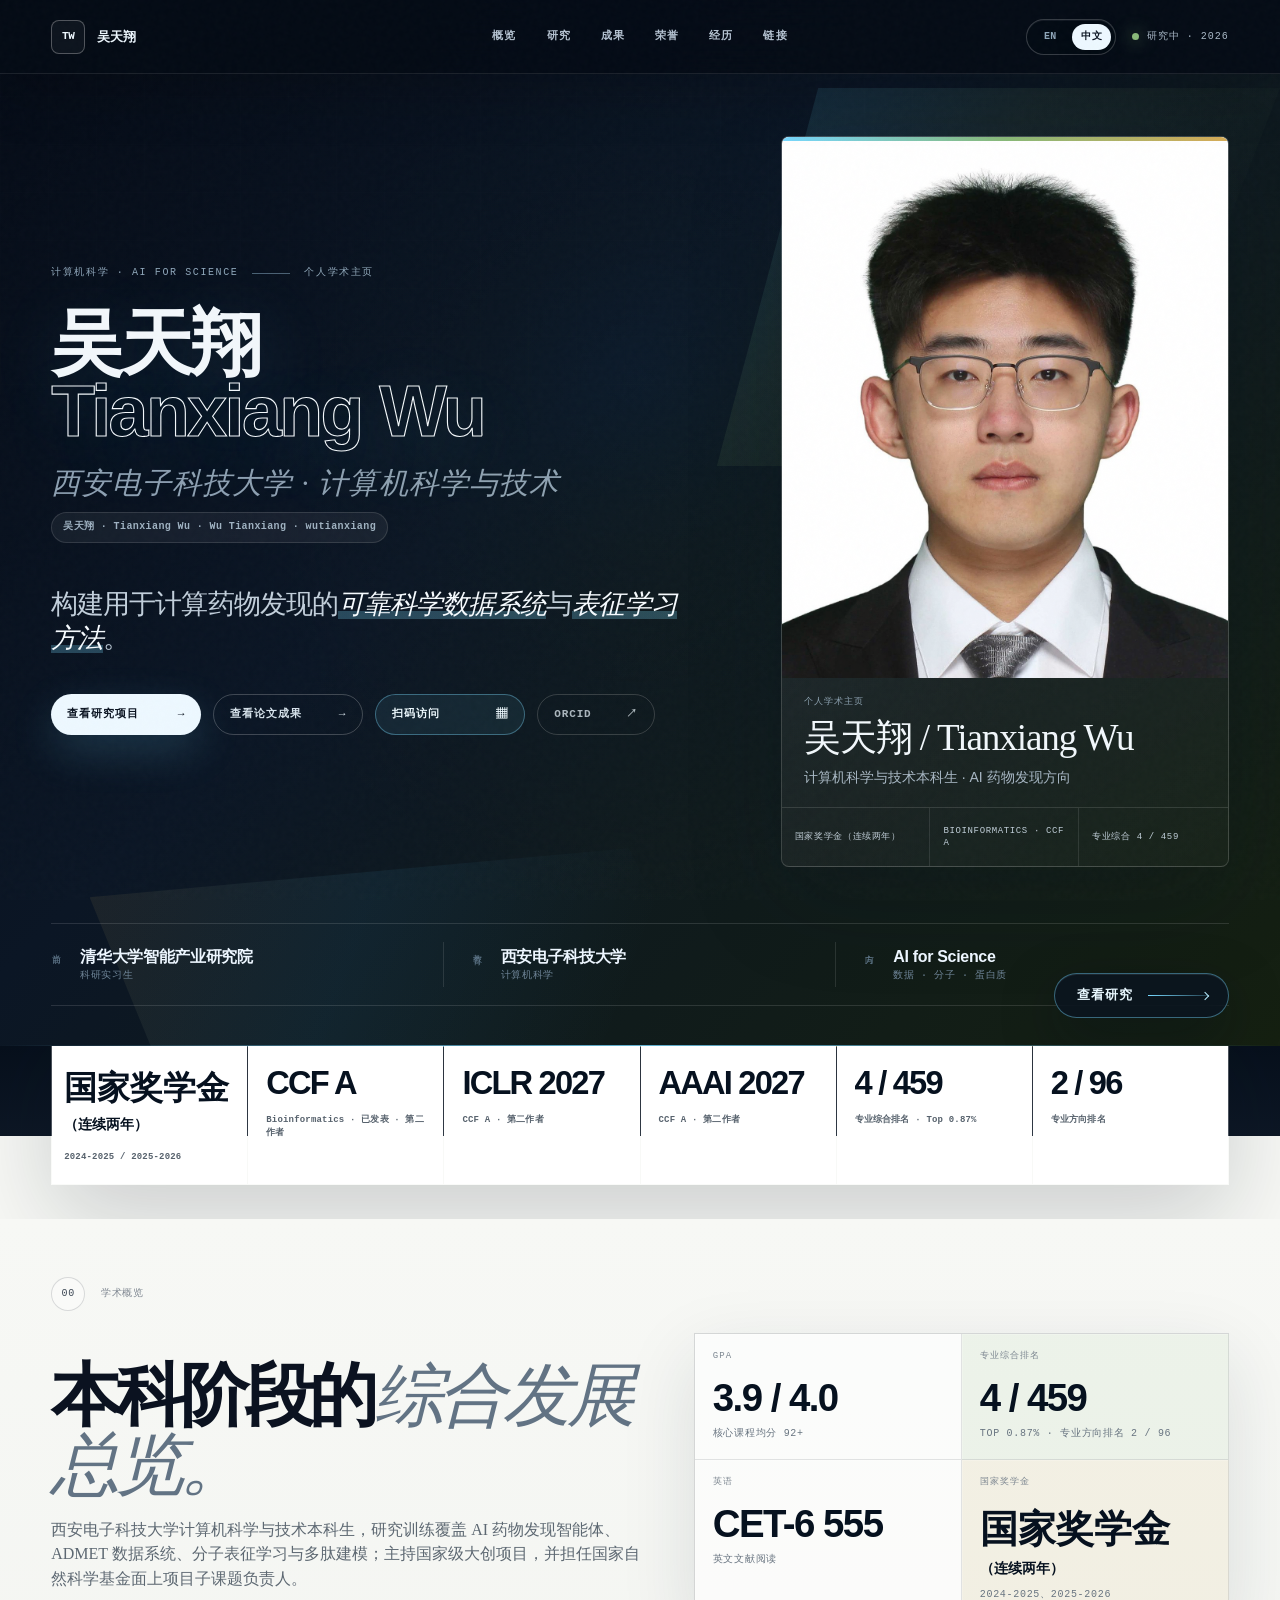
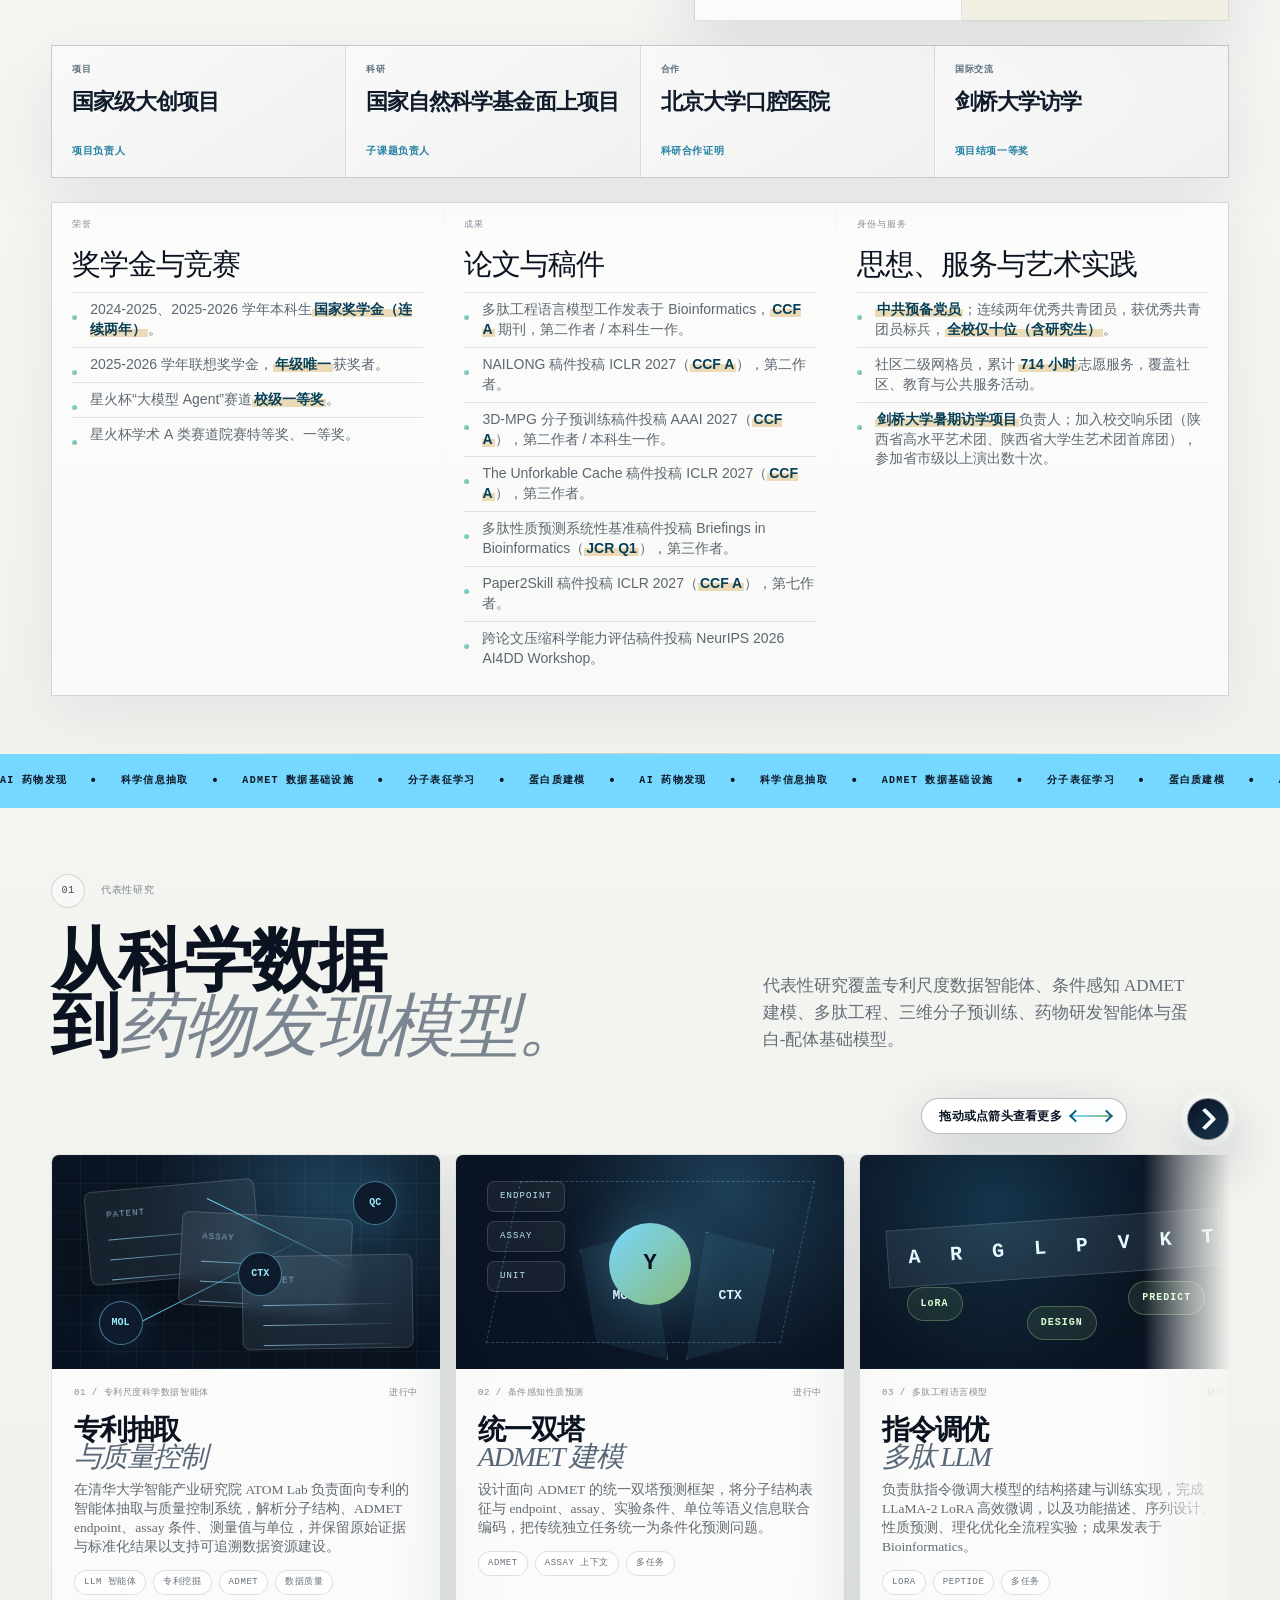
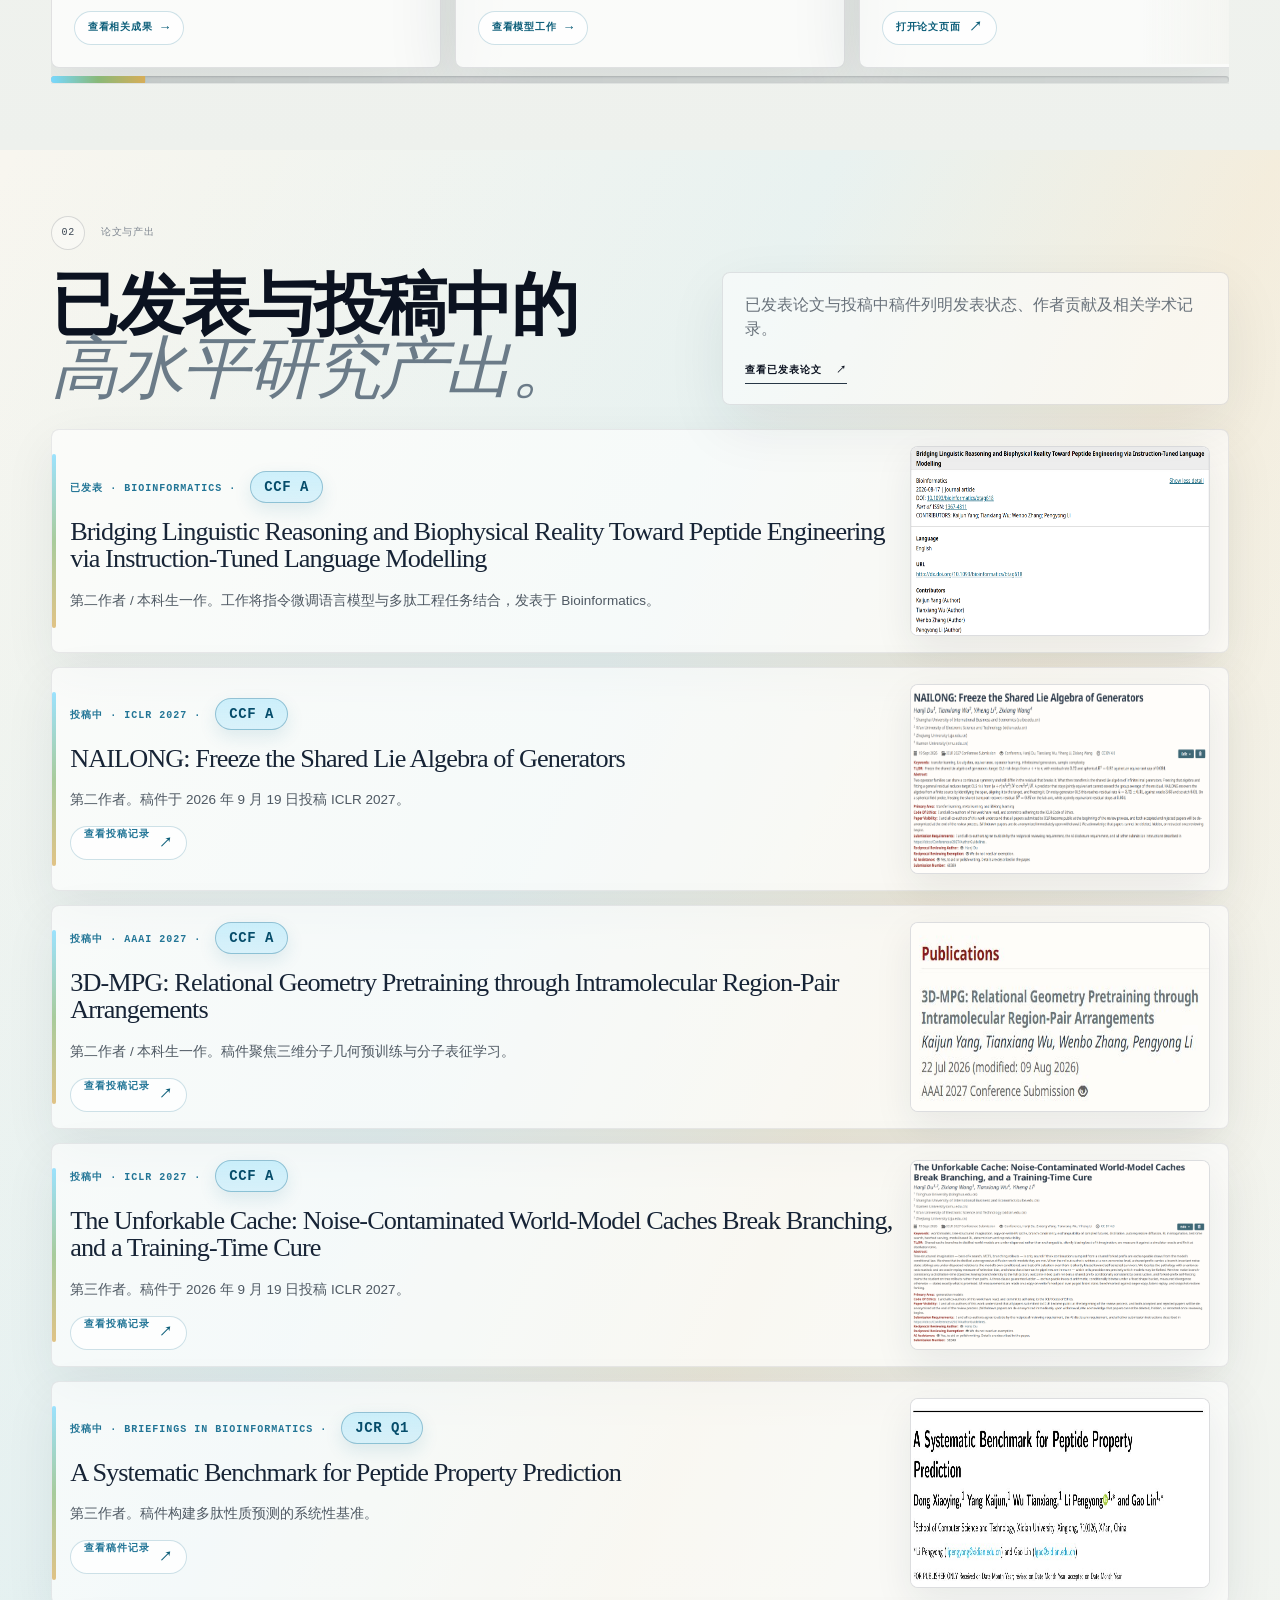
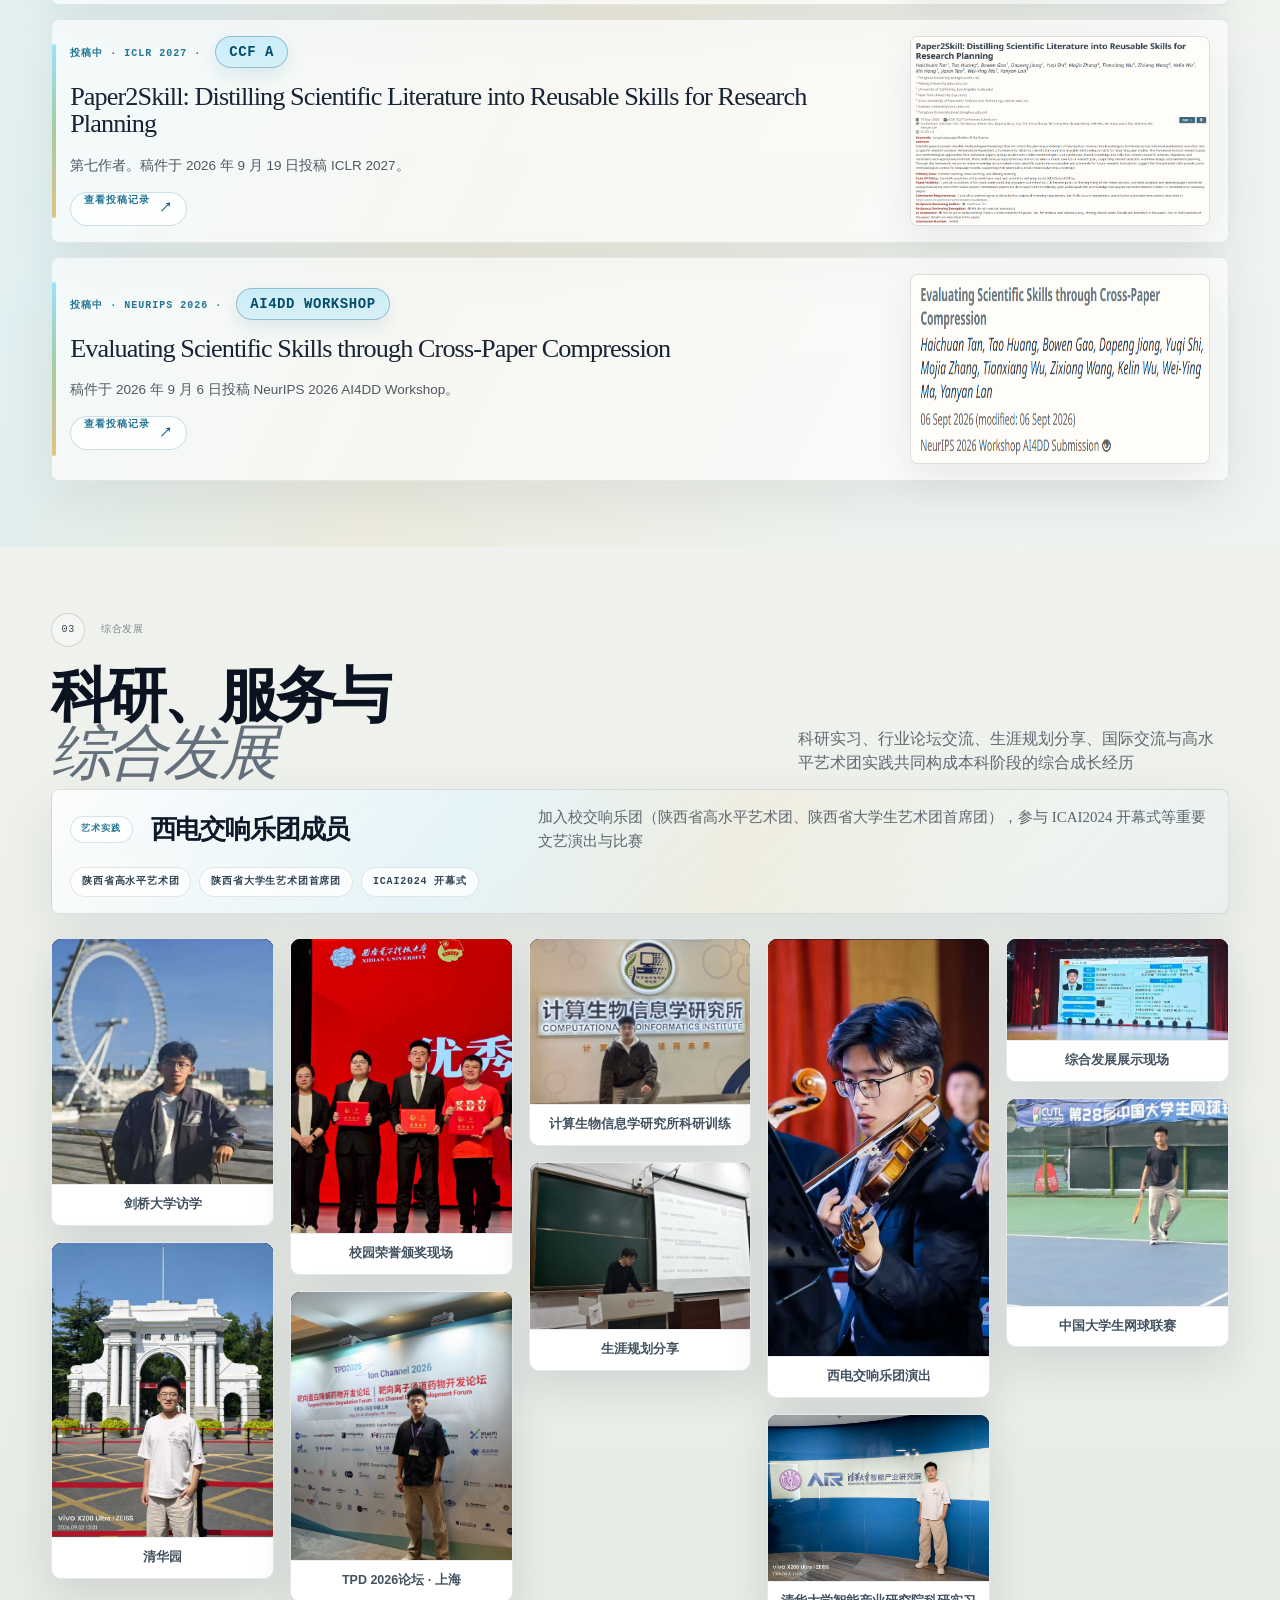
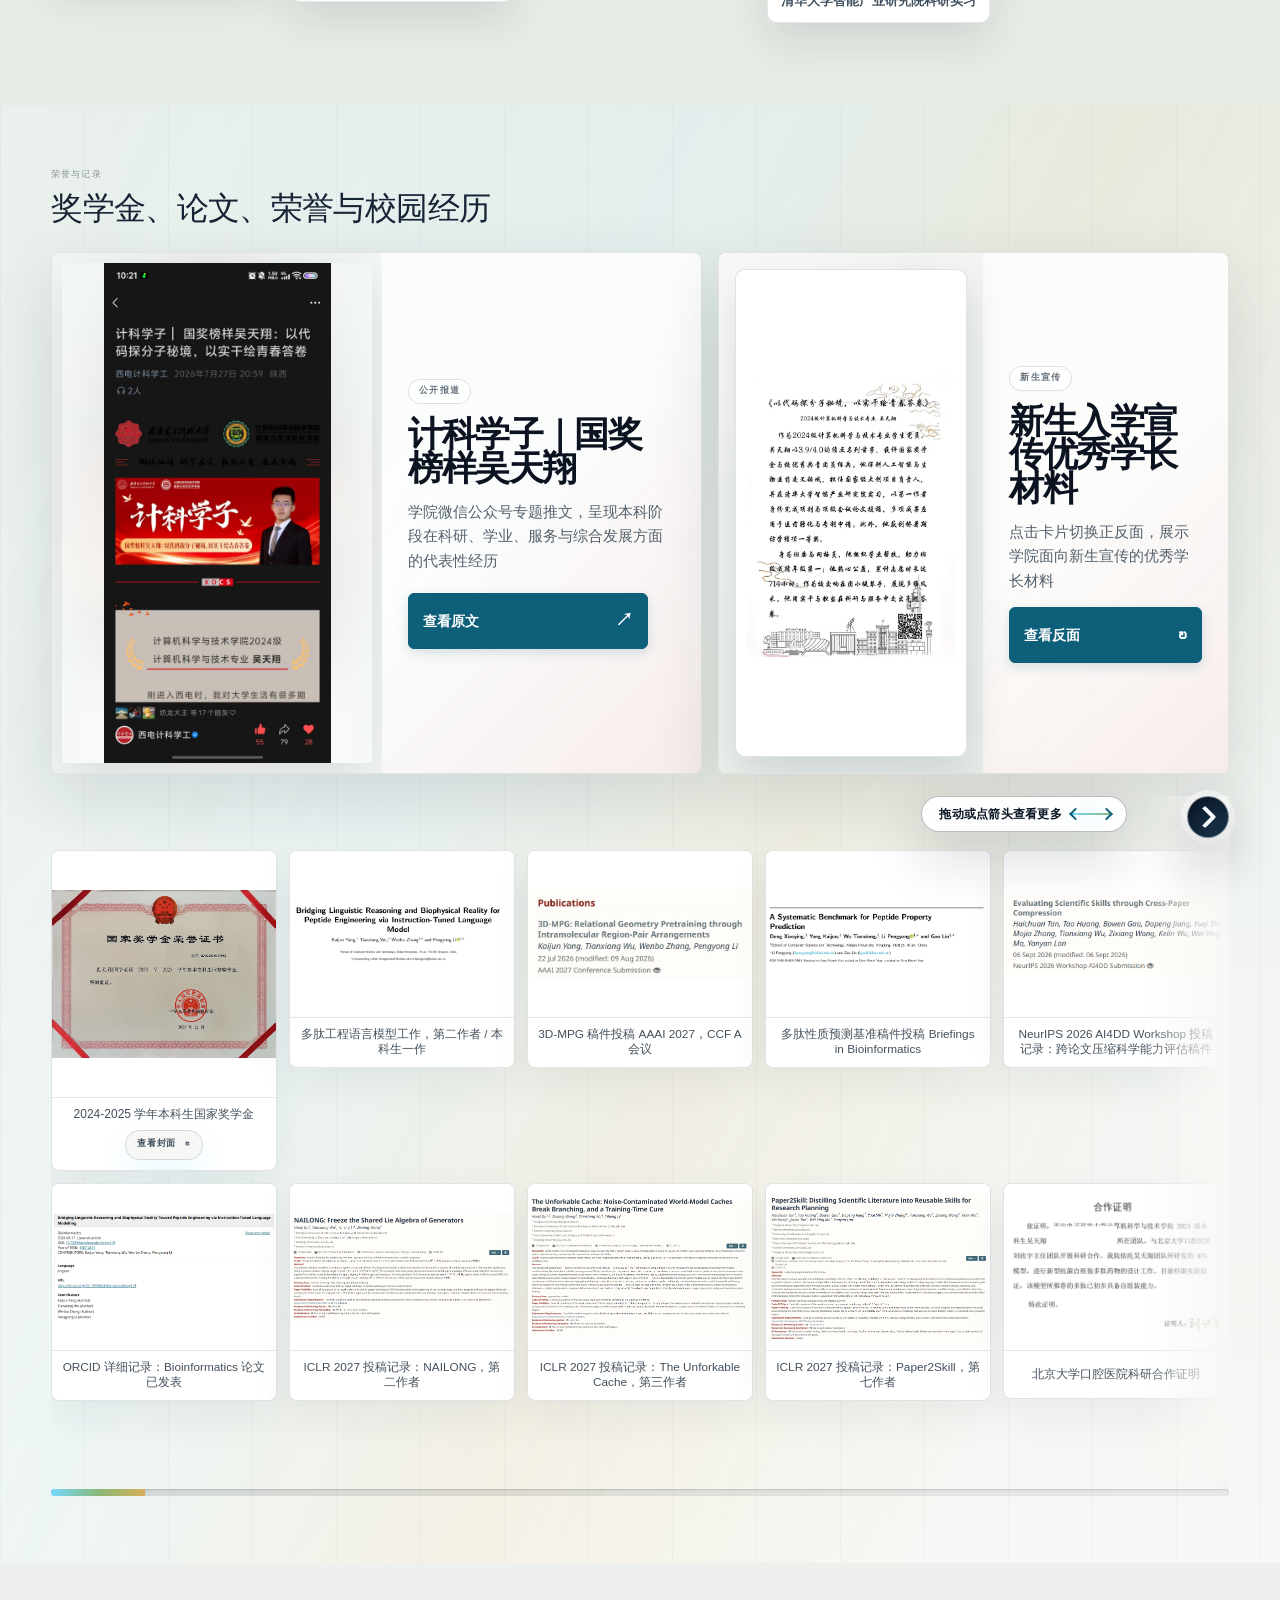
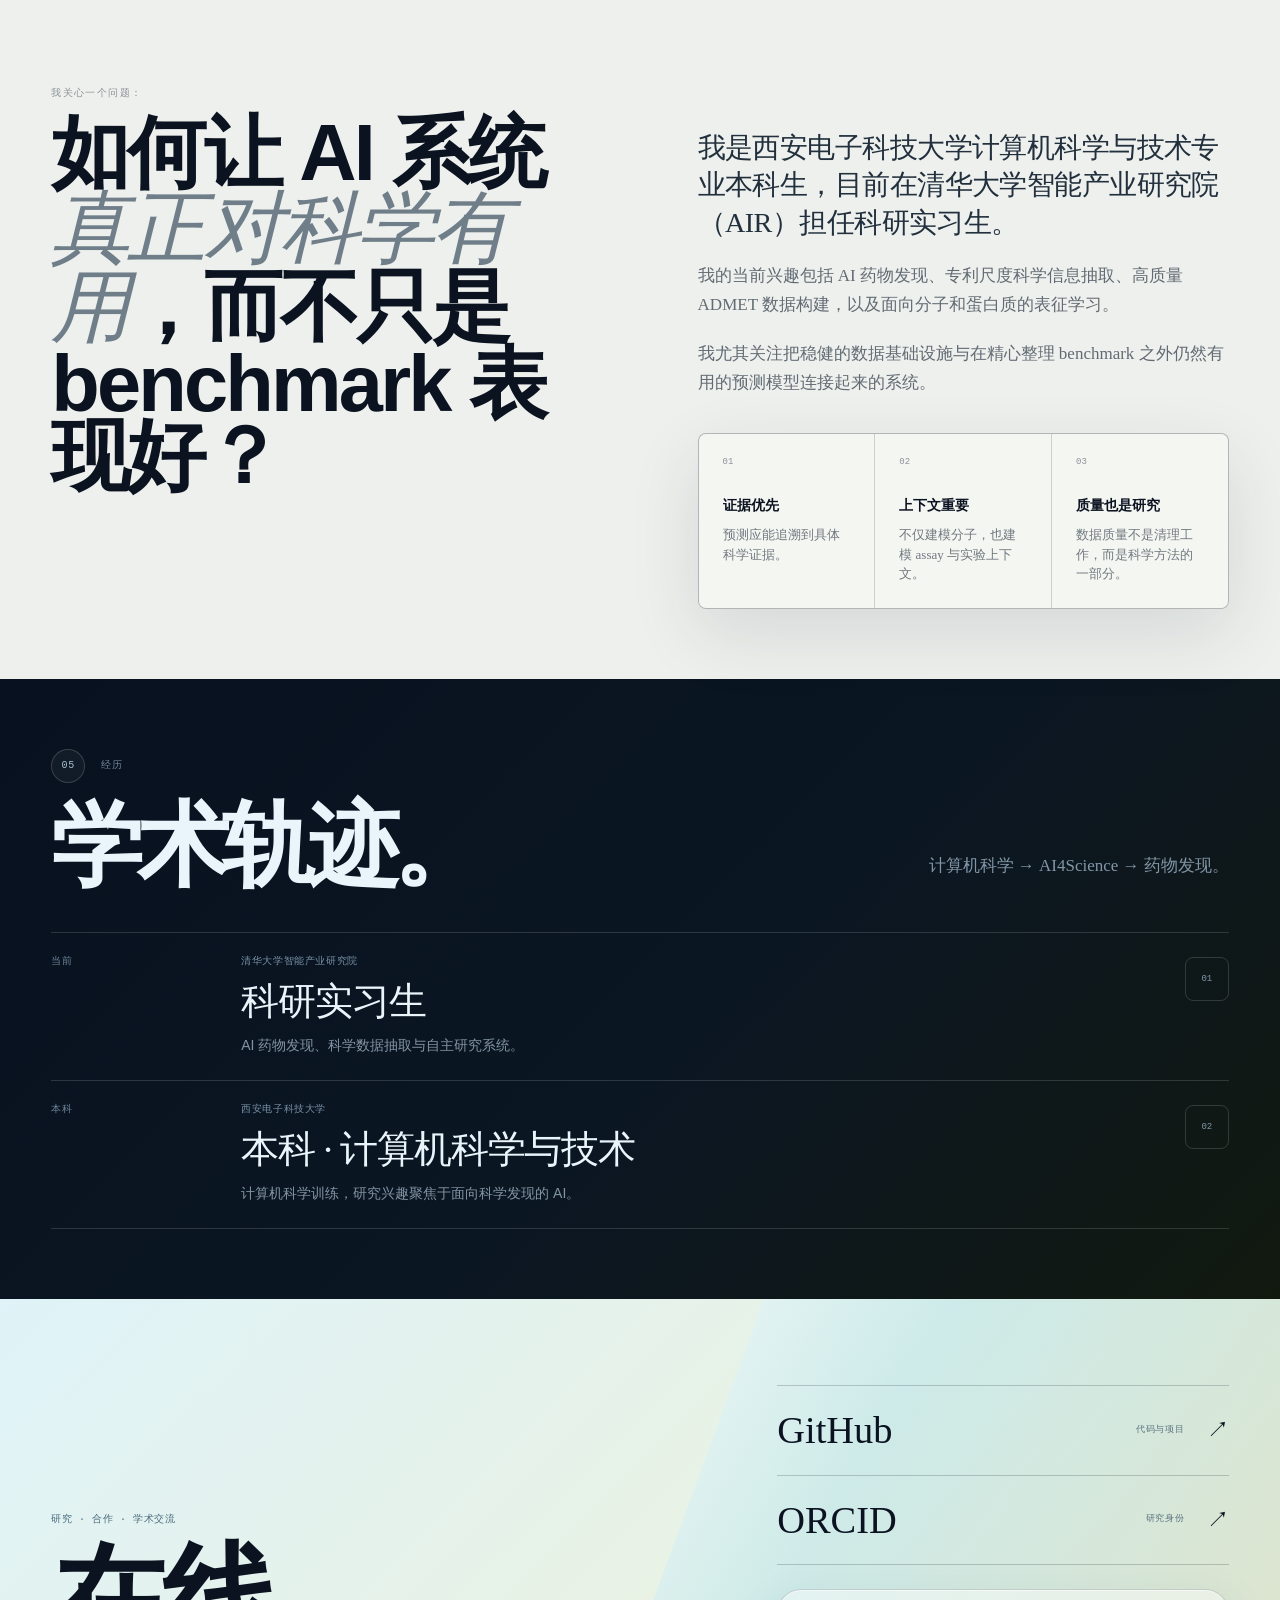
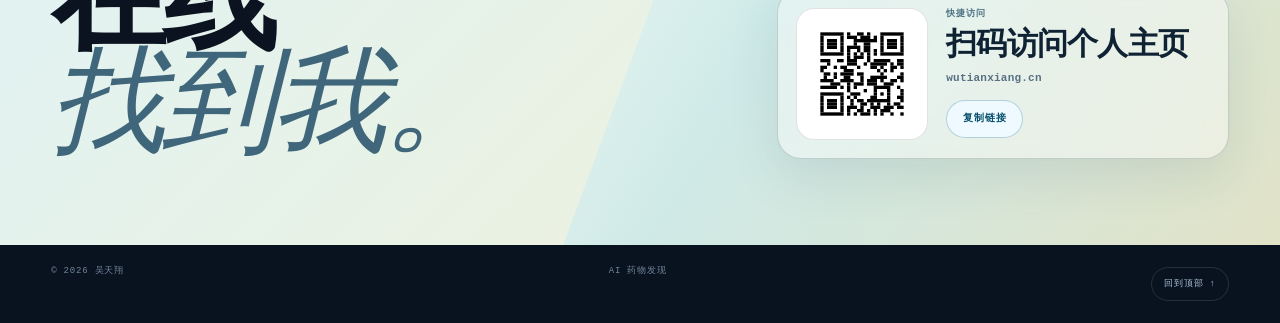
==== commit 3c030cce: "强化公众号操作按钮并补充概览荣誉与演出经历" ====
--- a/index.html
+++ b/index.html
@@ -114,8 +114,8 @@
     ]
   }
   </script>
-  <link rel="stylesheet" href="styles.css?v=20261005-01" />
-  <script defer src="script.js?v=20261005-01"></script>
+  <link rel="stylesheet" href="styles.css?v=20261005-02" />
+  <script defer src="script.js?v=20261005-02"></script>
 </head>
 <body>
   <div class="ambient-spotlight" aria-hidden="true"></div>
@@ -336,9 +336,9 @@
           <span data-i18n="profile.broader.kicker">Identity & service</span>
           <h3 data-i18n="profile.broader.title">Leadership, public work & arts</h3>
           <ul>
-            <li data-i18n-html="profile.broader.item1">Probationary CPC member; Outstanding Communist Youth League Member Model, one of ten across the university.</li>
+            <li data-i18n-html="profile.broader.item1"><strong class="highlight">中共预备党员</strong>；连续两年优秀共青团员，获优秀共青团员标兵，<strong class="highlight">全校仅十位（含研究生）</strong>。</li>
             <li data-i18n-html="profile.broader.item2">Community second-level grid worker, with 714 hours of volunteer service across community, education and public-service activities.</li>
-            <li data-i18n-html="profile.broader.item3">Cambridge summer visiting program project lead, Xidian Symphony Orchestra violinist, and student committee service in class.</li>
+            <li data-i18n-html="profile.broader.item3"><strong class="highlight">剑桥大学暑期访学项目</strong>负责人；加入校交响乐团（陕西省高水平艺术团、陕西省大学生艺术团首席团），参加省市级以上演出数十次。</li>
           </ul>
         </article>
       </div>
@@ -692,7 +692,7 @@
               <h4 data-i18n="media.wechat.title">College WeChat feature</h4>
               <p data-i18n="media.wechat.desc">A college WeChat article presenting representative undergraduate work across research, academics, service and broader development</p>
               <div class="media-feature-actions">
-                <a class="media-feature-link media-feature-link-primary" href="https://mp.weixin.qq.com/s/Dhqv9gbLwHelzEn8iGel1Q" target="_blank" rel="noreferrer"><span data-i18n="media.wechat.link">Read on WeChat</span><b>↗</b></a>
+                <a class="media-feature-link media-feature-link-primary" href="https://mp.weixin.qq.com/s/Dhqv9gbLwHelzEn8iGel1Q" target="_blank" rel="noreferrer"><span data-i18n="media.wechat.link">查看原文</span><b>↗</b></a>
               </div>
             </div>
           </article>
@@ -707,7 +707,7 @@
               <span data-i18n="media.freshman.kicker">Freshman publicity</span>
               <h4 data-i18n="media.freshman.title">Featured senior profile for incoming students</h4>
               <p data-i18n="media.freshman.desc">Click the card to switch between the front and back sides of the college publicity material</p>
-              <button class="media-feature-link flip-trigger" type="button" data-flip-toggle><span data-i18n="media.freshman.link.back">View back side</span><b>↻</b></button>
+              <button class="media-feature-link flip-trigger" type="button" data-flip-toggle><span data-i18n="media.freshman.link.back">查看反面</span><b>↻</b></button>
             </div>
           </article>
         </div>
--- a/styles.css
+++ b/styles.css
@@ -3530,6 +3530,16 @@
 .ticker-toggle{flex:0 0 32px;width:32px;height:32px;margin:0 8px;padding:0;display:grid;place-items:center;border:1px solid currentColor;border-radius:4px;background:transparent;color:inherit;cursor:pointer}
 .ticker-toggle[hidden],.ticker-toggle [hidden]{display:none}
 .ticker-toggle:focus-visible{outline:2px solid currentColor;outline-offset:-4px}
+#media-feature .media-feature-link{
+  width:100%;max-width:240px;height:56px;min-height:56px;justify-content:space-between;gap:10px;padding:8px 14px;border:1px solid #0e5f7a;border-radius:6px;background:#0e5f7a;color:#fff;box-shadow:0 4px 12px rgba(14,95,122,.16);font:700 14px/1.3 var(--sans);letter-spacing:0;text-transform:none;
+}
+#media-feature .media-feature-link span{min-width:0;font:inherit}
+#media-feature .media-feature-link b{flex:none;font-size:18px}
+#media-feature .media-feature-link:hover{background:#08445b;border-color:#08445b;color:#fff}
+#media-feature .media-feature-link:focus-visible{outline:2px solid #0e5f7a;outline-offset:3px}
+@media(min-width:1051px){
+  #media-feature .material-flip-card{grid-template-columns:52% minmax(0,1fr)}
+}
 .spotlight-card .scholarship-title,.metric .scholarship-title{
   line-height:1.25;letter-spacing:0;
 }
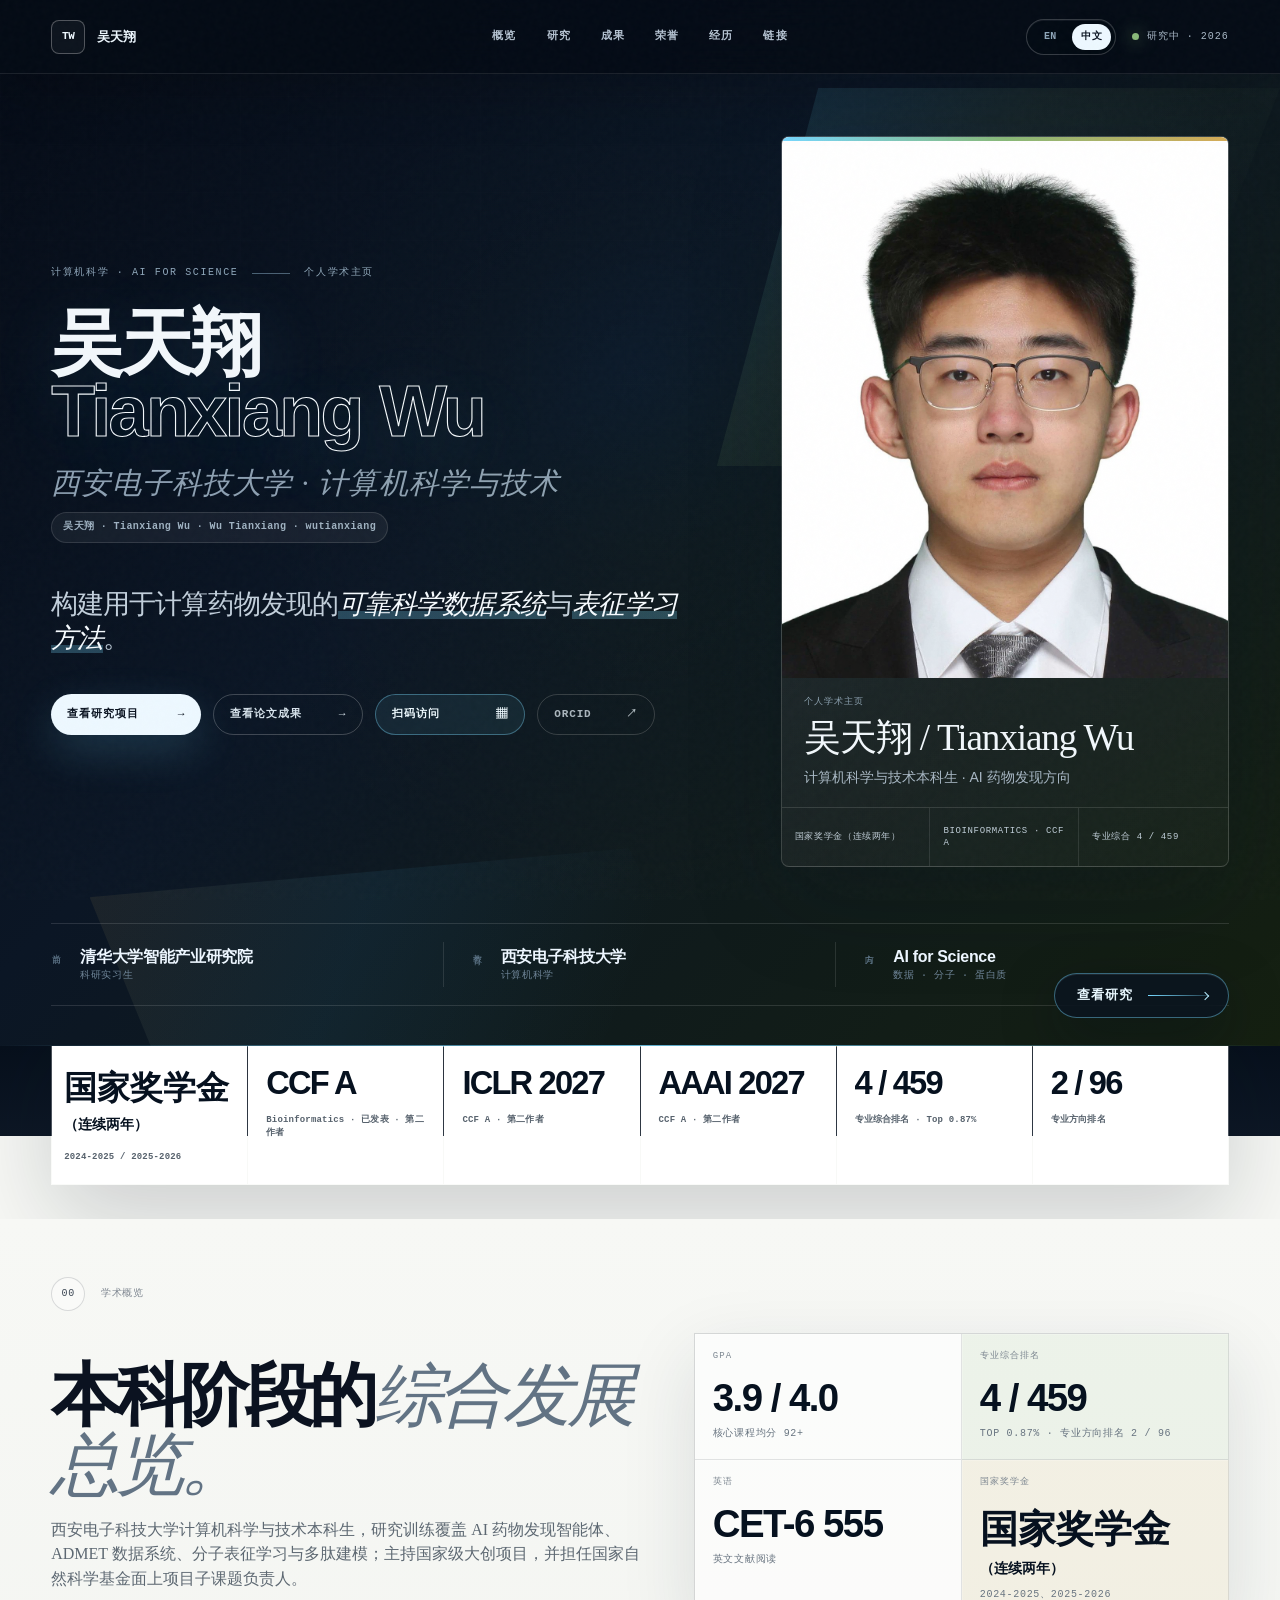
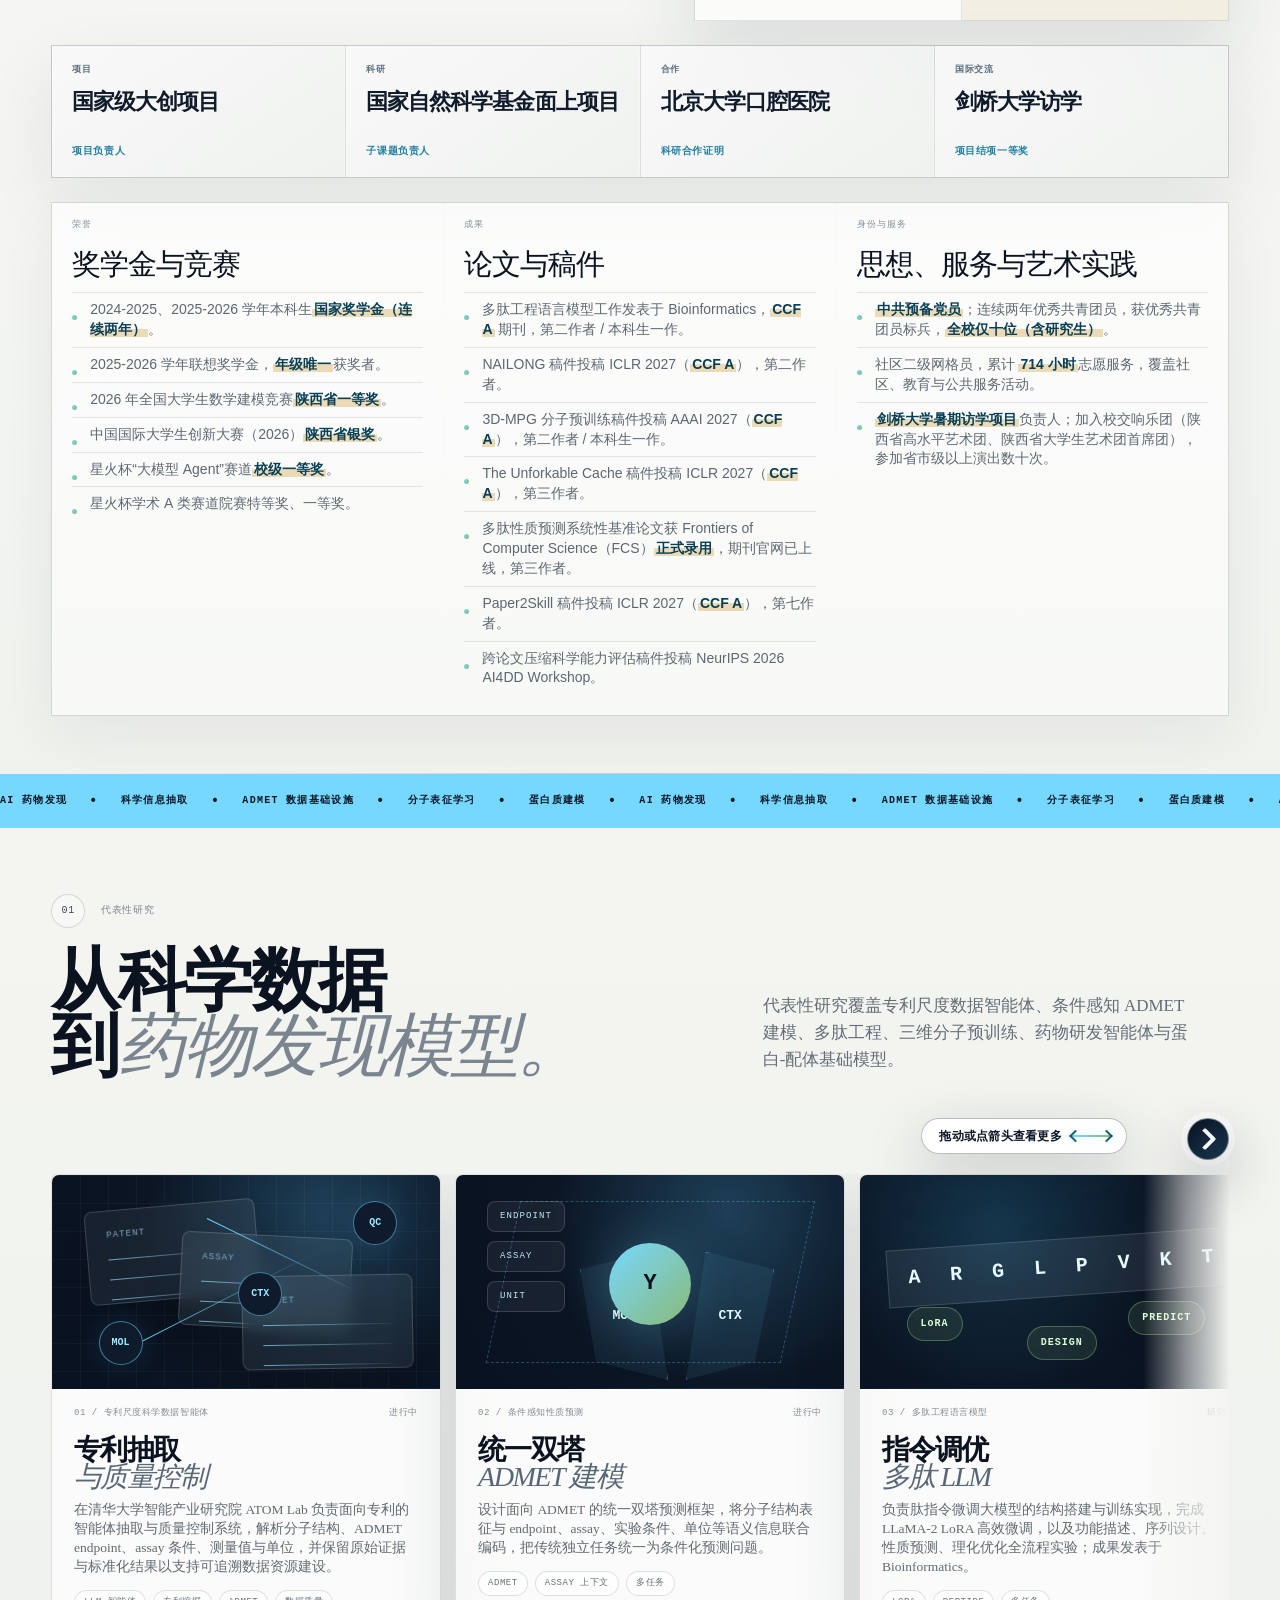
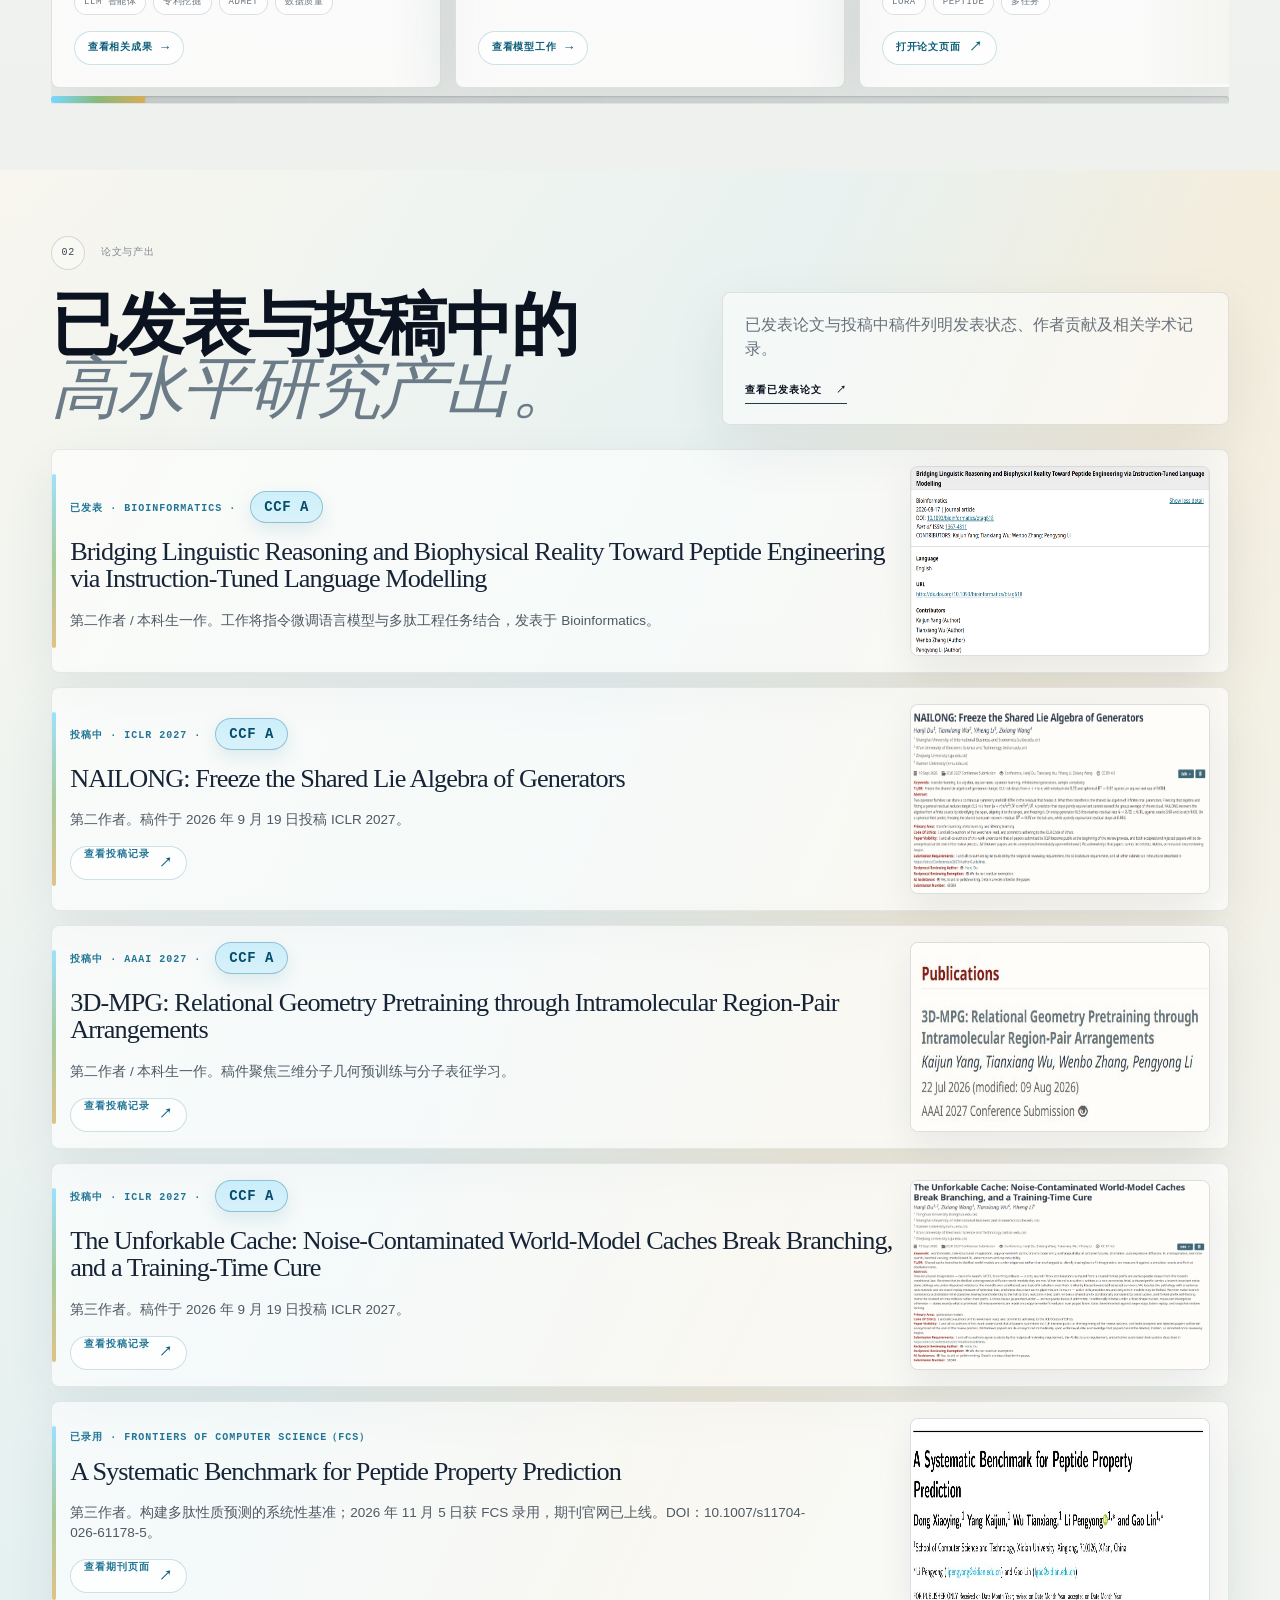
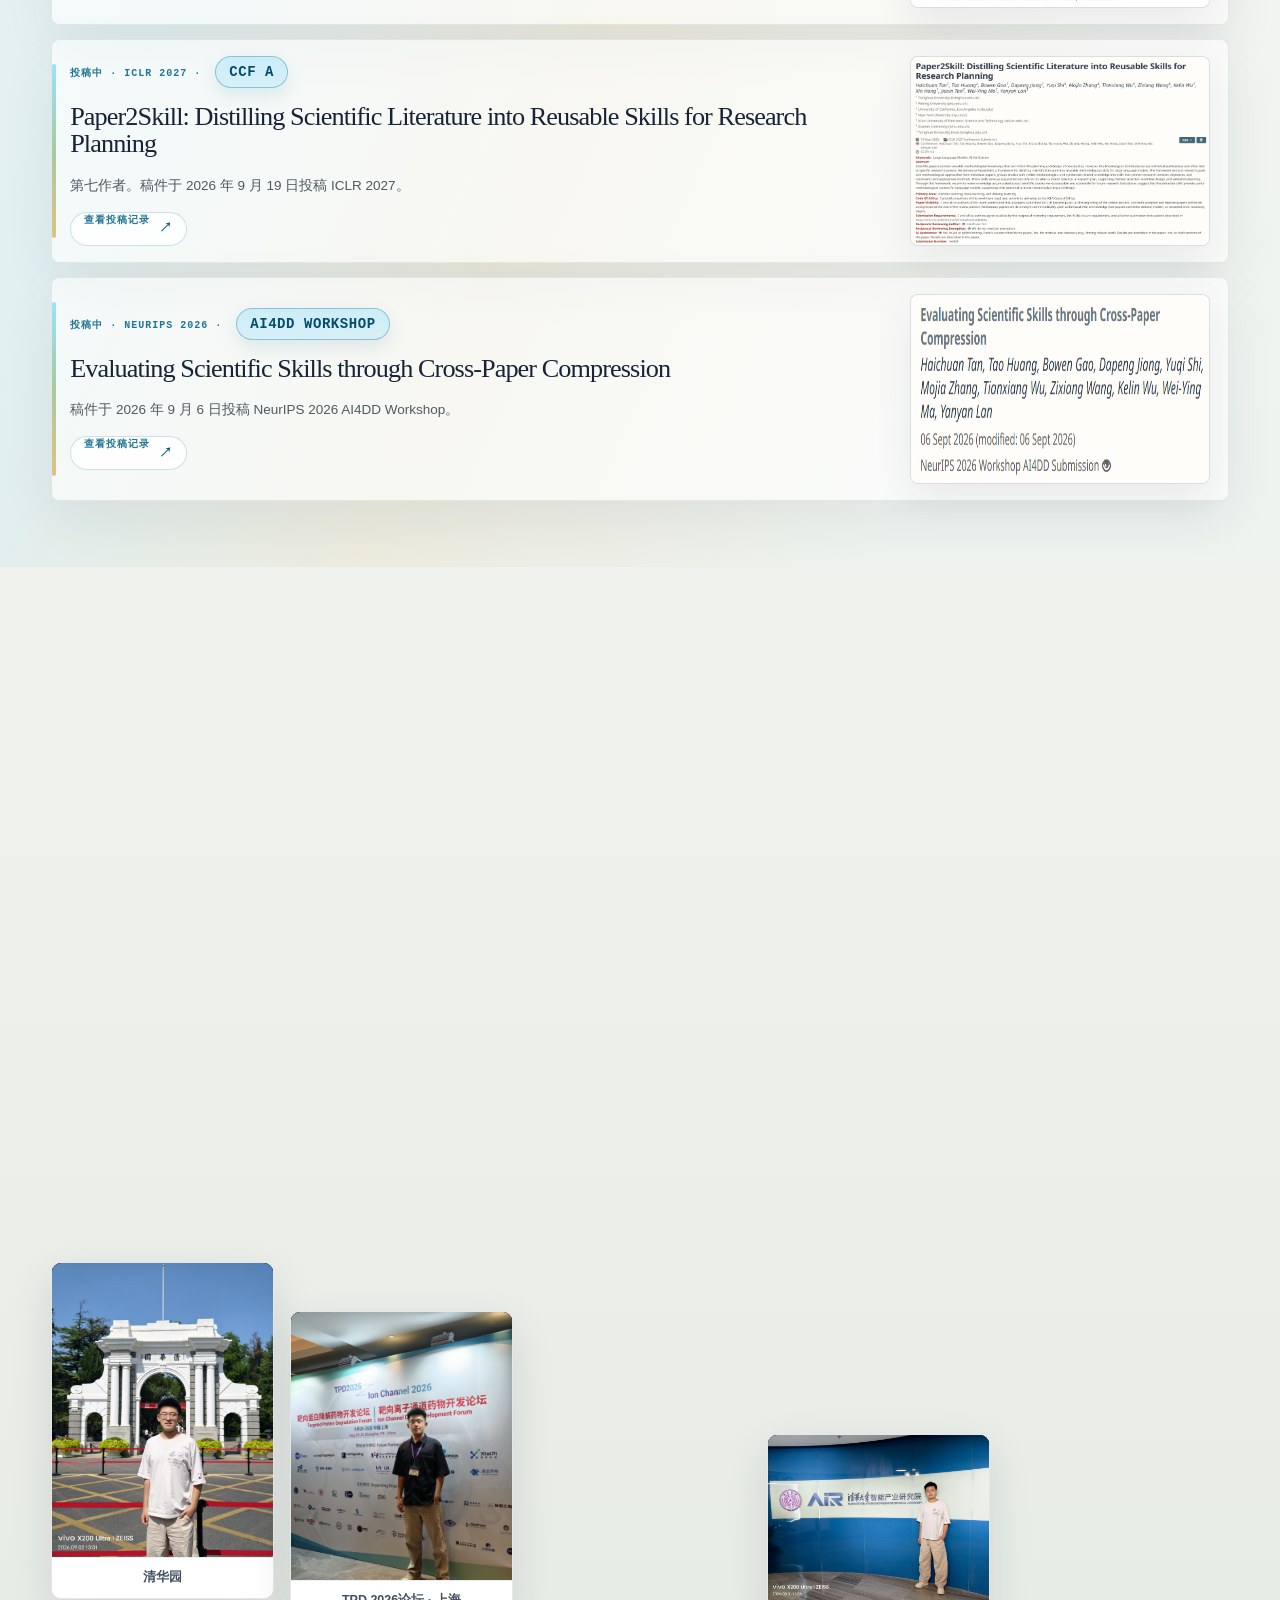
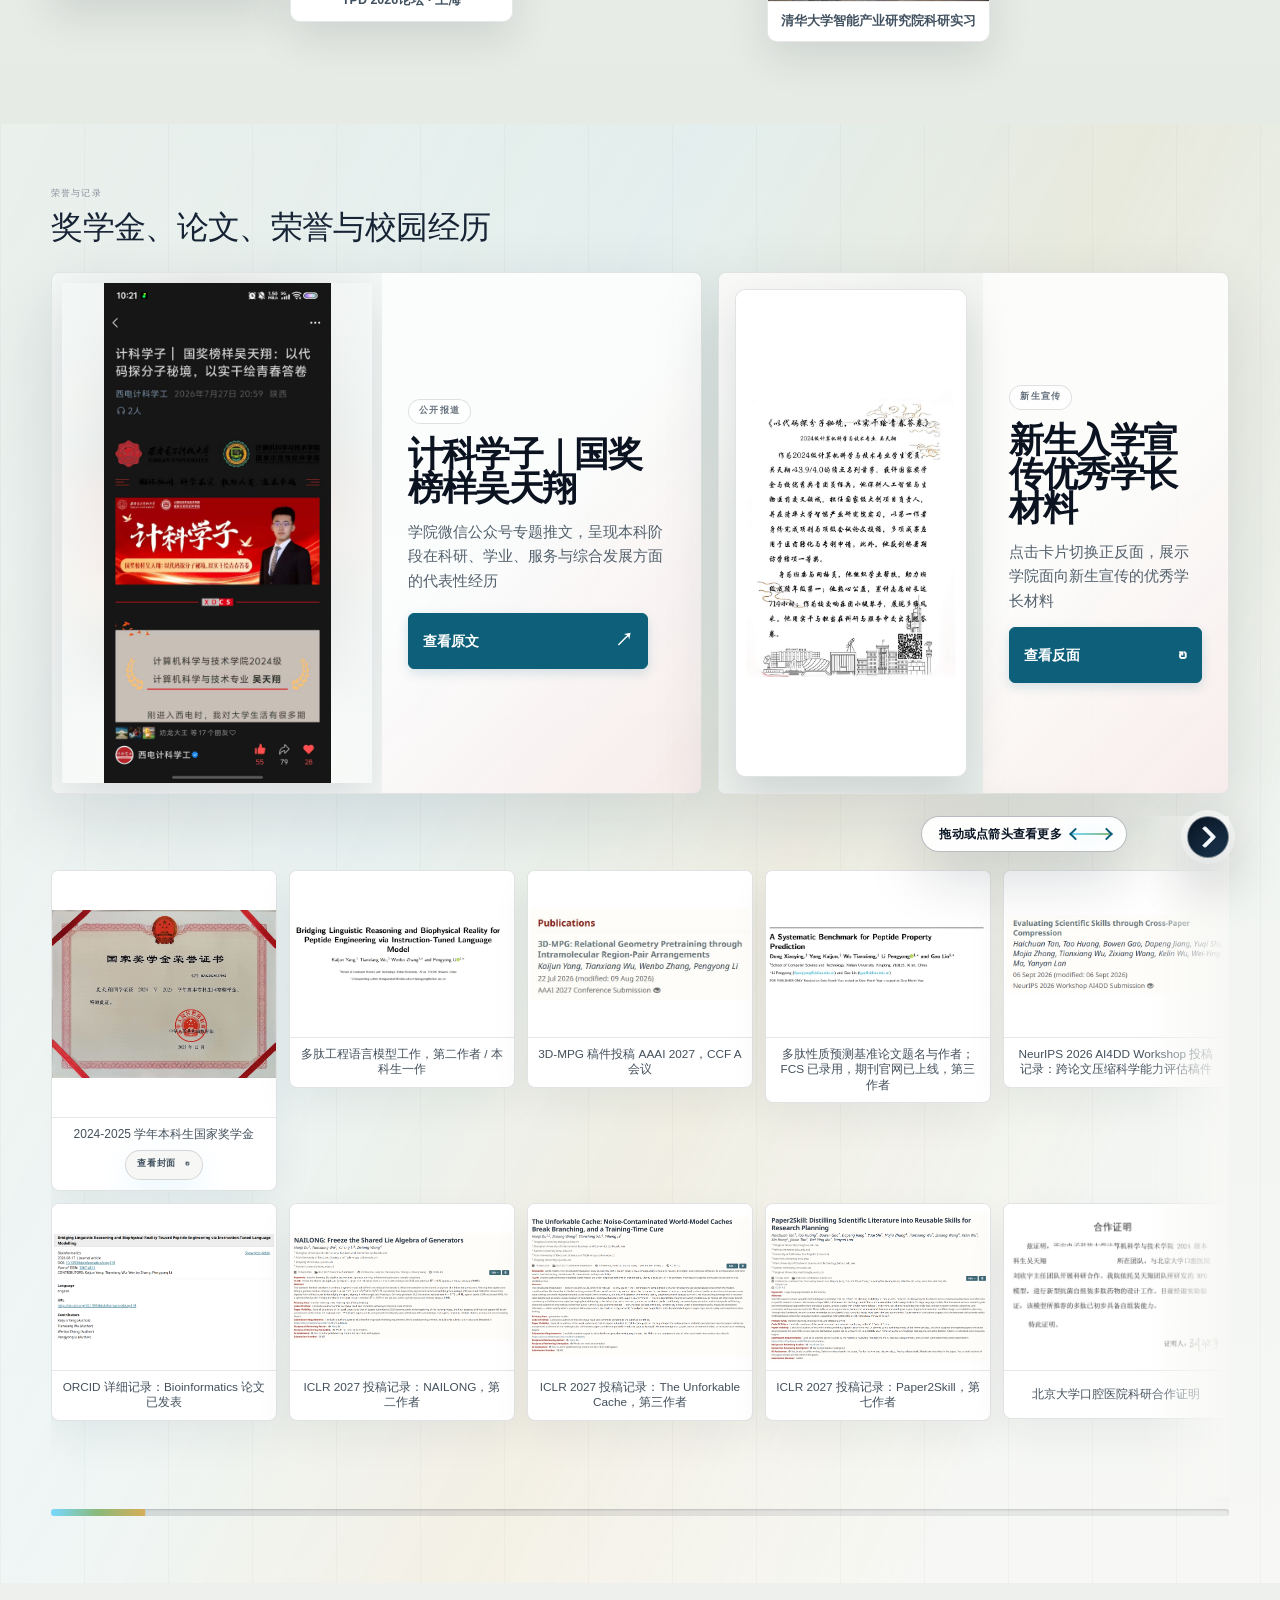
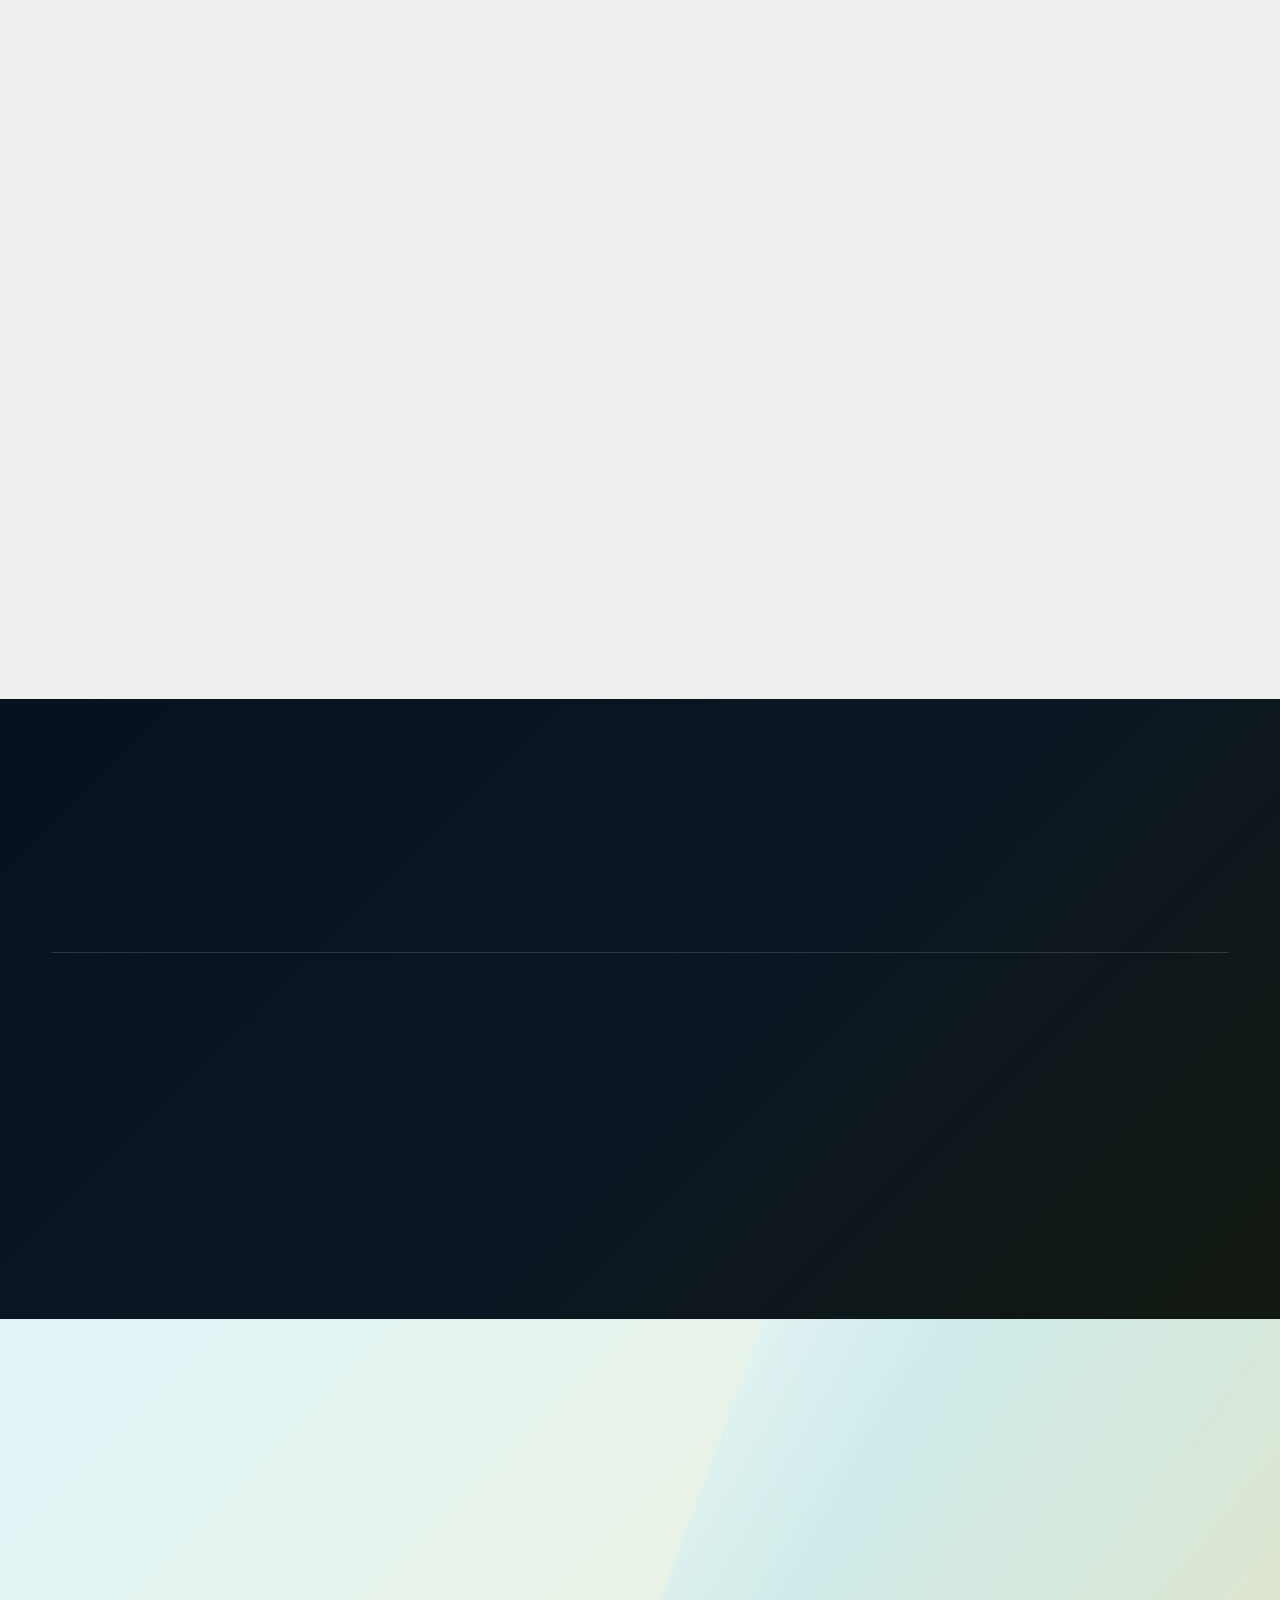
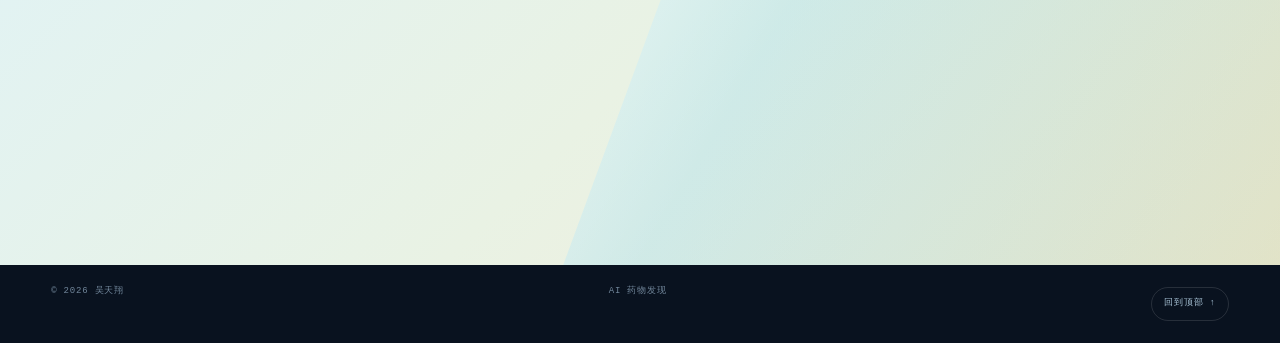
==== commit 941720b5: "更新 FCS 录用信息并补充两项省级竞赛奖励" ====
--- a/index.html
+++ b/index.html
@@ -114,8 +114,8 @@
     ]
   }
   </script>
-  <link rel="stylesheet" href="styles.css?v=20261005-02" />
-  <script defer src="script.js?v=20261005-02"></script>
+  <link rel="stylesheet" href="styles.css?v=20261109-01" />
+  <script defer src="script.js?v=20261109-01"></script>
 </head>
 <body>
   <div class="ambient-spotlight" aria-hidden="true"></div>
@@ -315,6 +315,8 @@
           <ul>
             <li data-i18n-html="profile.awards.item1">2024-2025、2025-2026 学年本科生<strong class="highlight">国家奖学金（连续两年）</strong>。</li>
             <li data-i18n-html="profile.awards.item2">Lenovo Scholarship, 2025-2026, the only recipient in the grade.</li>
+            <li data-i18n-html="profile.awards.item5">2026 年全国大学生数学建模竞赛<strong class="highlight">陕西省一等奖</strong>。</li>
+            <li data-i18n-html="profile.awards.item6">中国国际大学生创新大赛（2026）<strong class="highlight">陕西省银奖</strong>。</li>
             <li data-i18n-html="profile.awards.item3">Xinghuo Cup LLM Agent track university first prize.</li>
             <li data-i18n-html="profile.awards.item4">Xinghuo Cup academic A-track school preliminary special prize and first prize.</li>
           </ul>
@@ -327,7 +329,7 @@
             <li data-i18n-html="profile.outputs.item2">NAILONG manuscript submitted to ICLR 2027, a CCF A conference, as second author.</li>
             <li data-i18n-html="profile.outputs.item3">3D-MPG molecular pretraining manuscript submitted to AAAI 2027, a CCF A conference, as second author / undergraduate lead author.</li>
             <li data-i18n-html="profile.outputs.item4">The Unforkable Cache manuscript submitted to ICLR 2027, a CCF A conference, as third author.</li>
-            <li data-i18n-html="profile.outputs.item5">Peptide property prediction benchmark manuscript submitted to Briefings in Bioinformatics as third author.</li>
+            <li data-i18n-html="profile.outputs.item5">多肽性质预测系统性基准论文获 Frontiers of Computer Science（FCS）<strong class="highlight">正式录用</strong>，期刊官网已上线，第三作者。</li>
             <li data-i18n-html="profile.outputs.item6">Paper2Skill manuscript submitted to ICLR 2027, a CCF A conference, as seventh author.</li>
             <li data-i18n-html="profile.outputs.item7">Cross-paper scientific skill evaluation manuscript submitted to the NeurIPS 2026 AI4DD Workshop.</li>
           </ul>
@@ -562,10 +564,10 @@
         </article>
         <article class="publication-card">
           <div>
-            <span data-i18n-html="pub3.status">Submitted · Briefings in Bioinformatics · <strong>JCR Q1</strong></span>
+            <span data-i18n-html="pub3.status">已录用 · Frontiers of Computer Science（FCS）</span>
             <h3>A Systematic Benchmark for Peptide Property Prediction</h3>
-            <p data-i18n="pub3.desc">Third author. The manuscript builds a systematic benchmark for peptide property prediction.</p>
-            <a class="publication-action" href="assets/evidence/peptide-benchmark-title.jpg" target="_blank" rel="noreferrer"><span data-i18n="pub3.action">View manuscript record</span><b>↗</b></a>
+            <p data-i18n="pub3.desc">第三作者。构建多肽性质预测的系统性基准；2026 年 11 月 5 日获 FCS 录用，期刊官网已上线。DOI：10.1007/s11704-026-61178-5。</p>
+            <a class="publication-action" href="https://journal.hep.com.cn/fcs/EN/10.1007/s11704-026-61178-5" target="_blank" rel="noreferrer"><span data-i18n="pub3.action">查看期刊页面</span><b>↗</b></a>
           </div>
           <a href="assets/evidence/peptide-benchmark-title.jpg" target="_blank" rel="noreferrer">
             <img src="assets/evidence/peptide-benchmark-title.jpg" alt="Peptide benchmark manuscript evidence" loading="lazy" />
@@ -758,7 +760,7 @@
             <a href="assets/evidence/peptide-benchmark-title.jpg" target="_blank" rel="noreferrer">
               <img src="assets/evidence/peptide-benchmark-title.jpg" alt="Peptide benchmark manuscript title and authors" loading="lazy" />
             </a>
-            <figcaption data-i18n="credentials.bib">Peptide property prediction benchmark manuscript submitted to Briefings in Bioinformatics</figcaption>
+            <figcaption data-i18n="credentials.bib">多肽性质预测基准论文题名与作者；FCS 已录用，期刊官网已上线，第三作者</figcaption>
           </figure>
           <figure class="fit-contain material-paper" id="record-iclr-paper2skill">
             <a href="assets/evidence/iclr-2027-paper2skill-submission.png" target="_blank" rel="noreferrer">
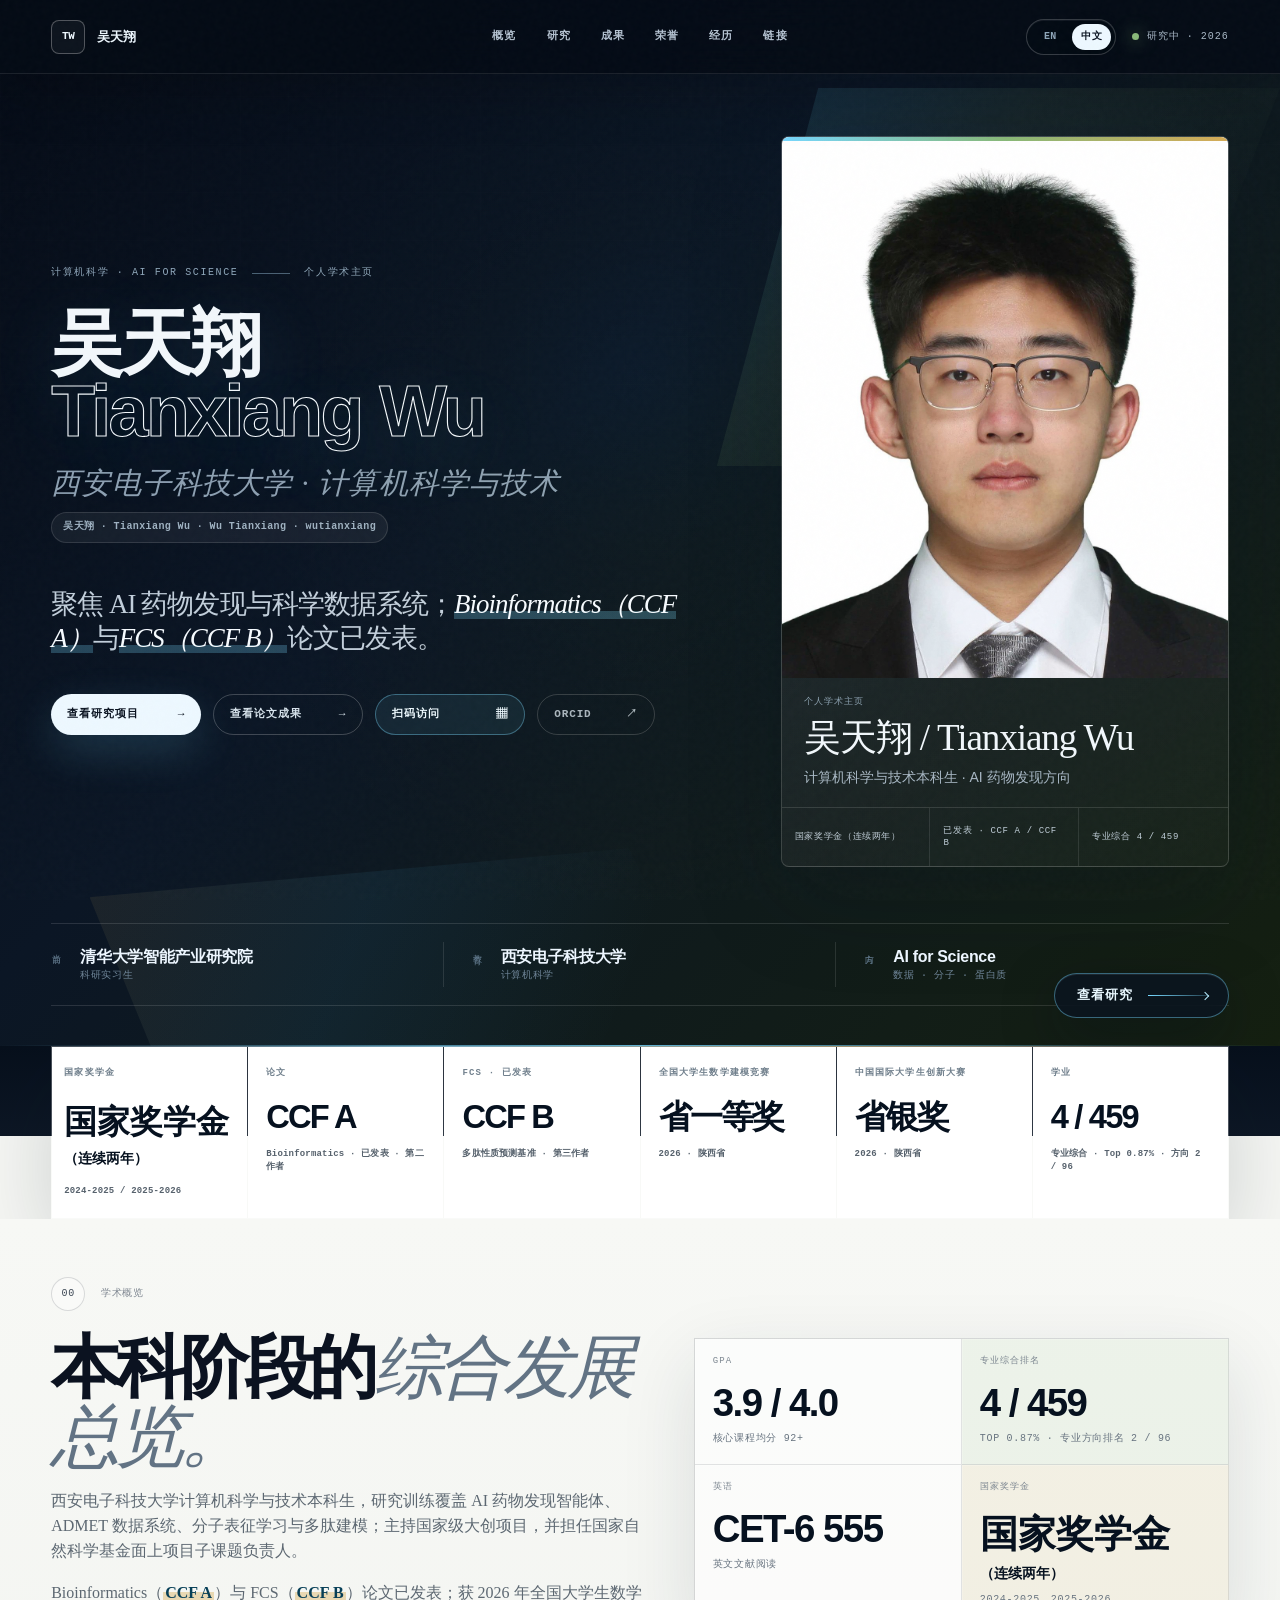
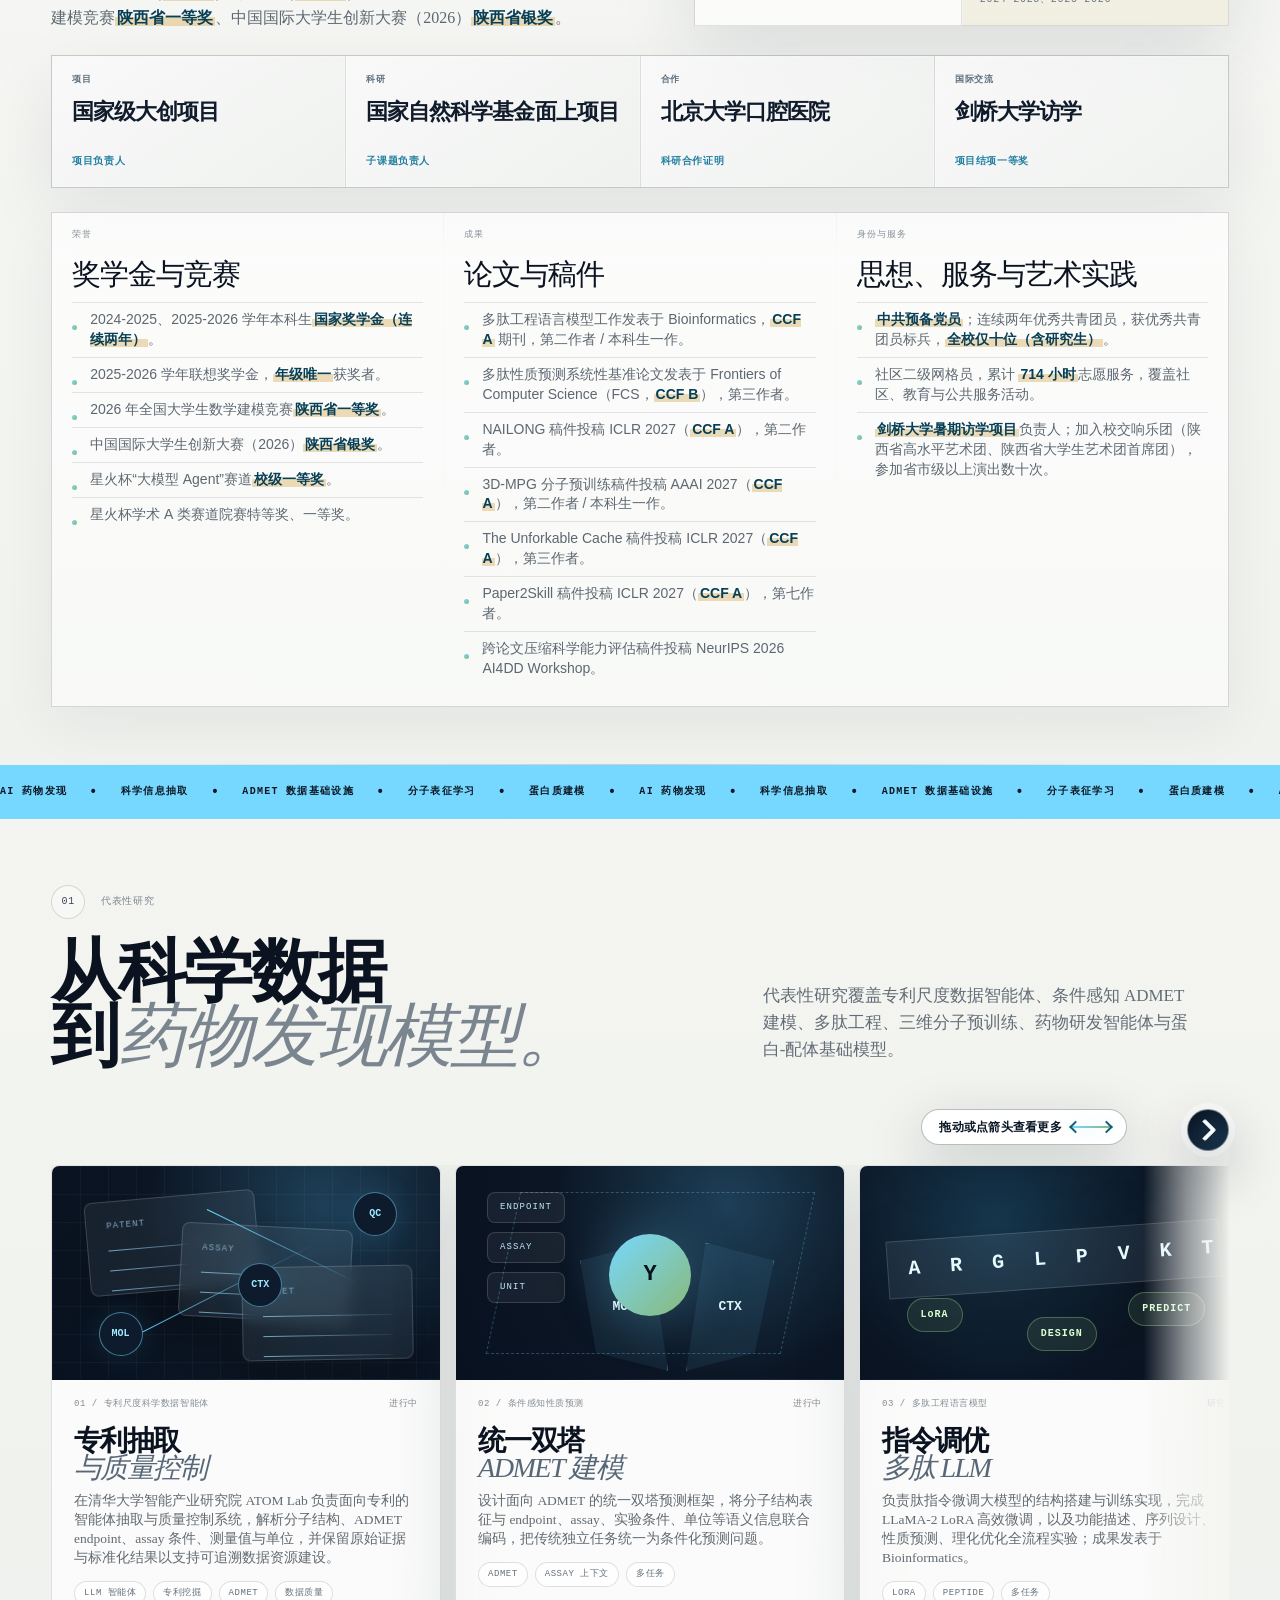
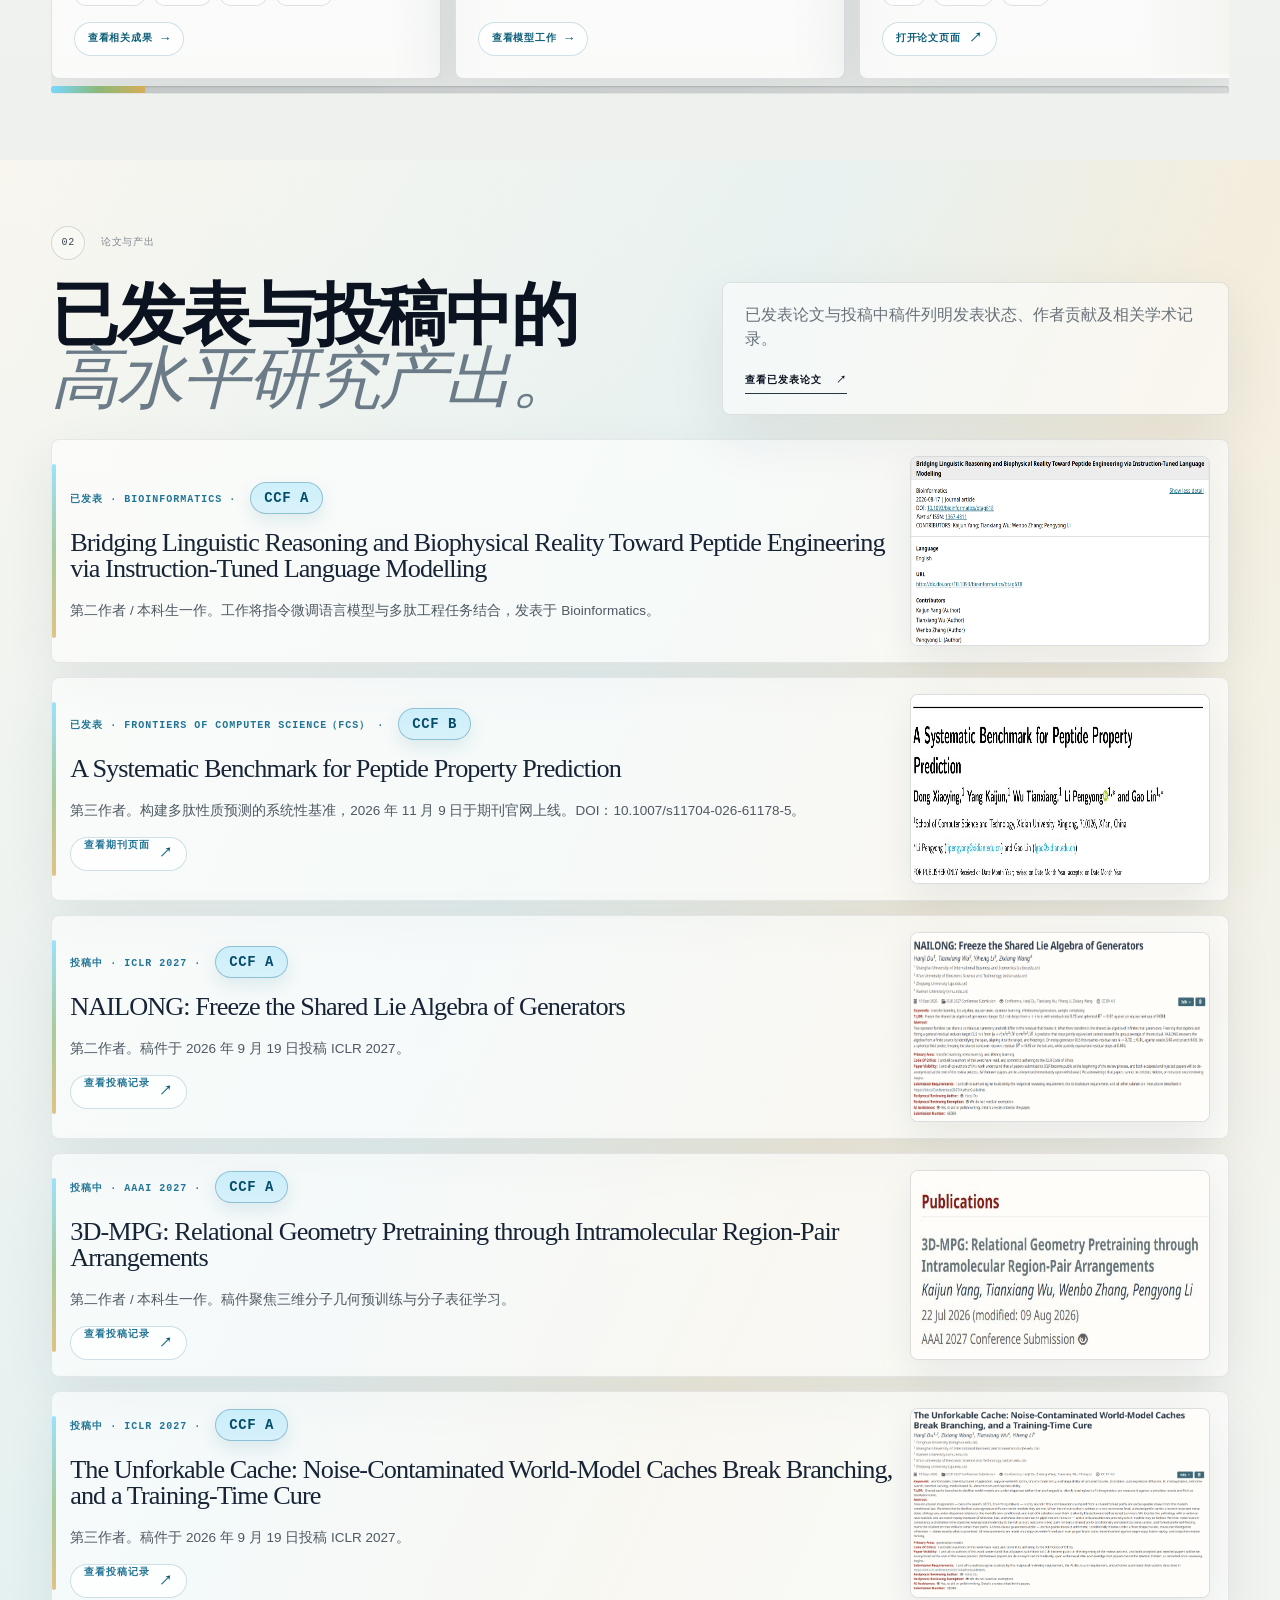
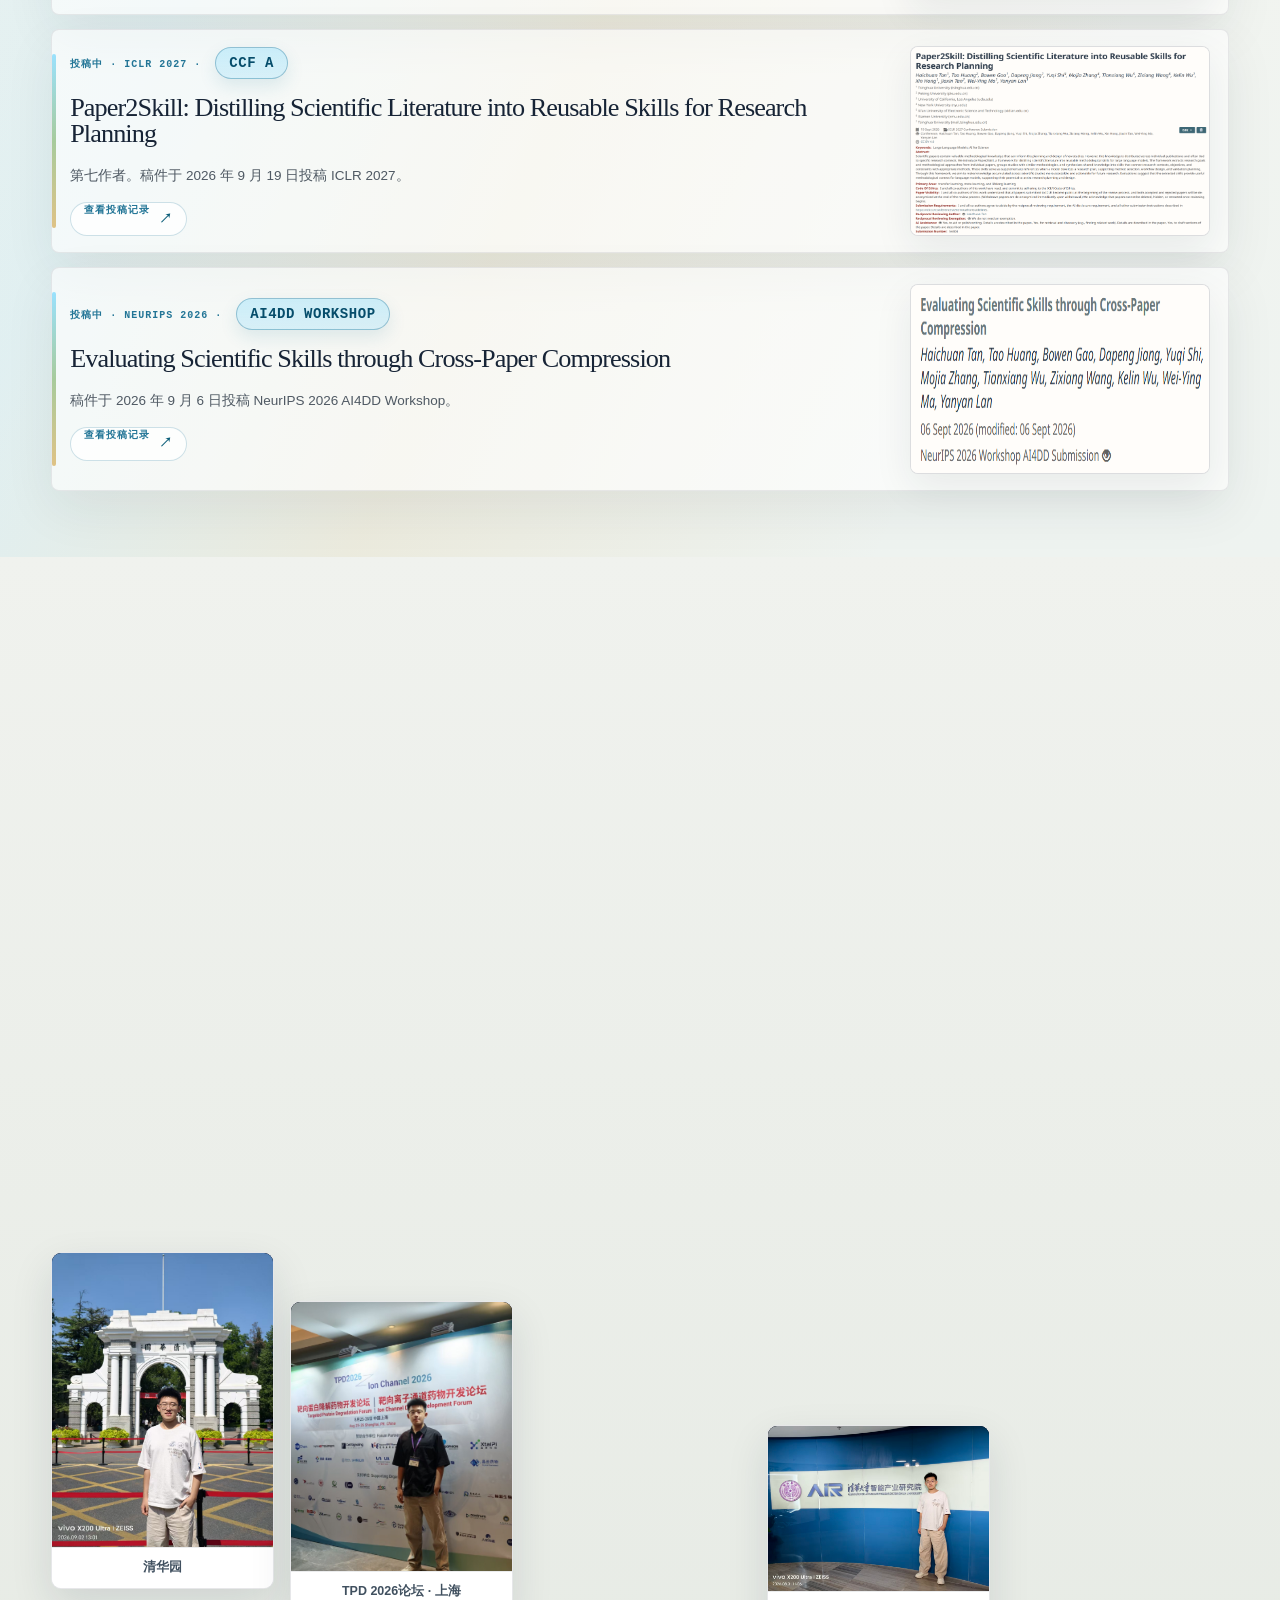
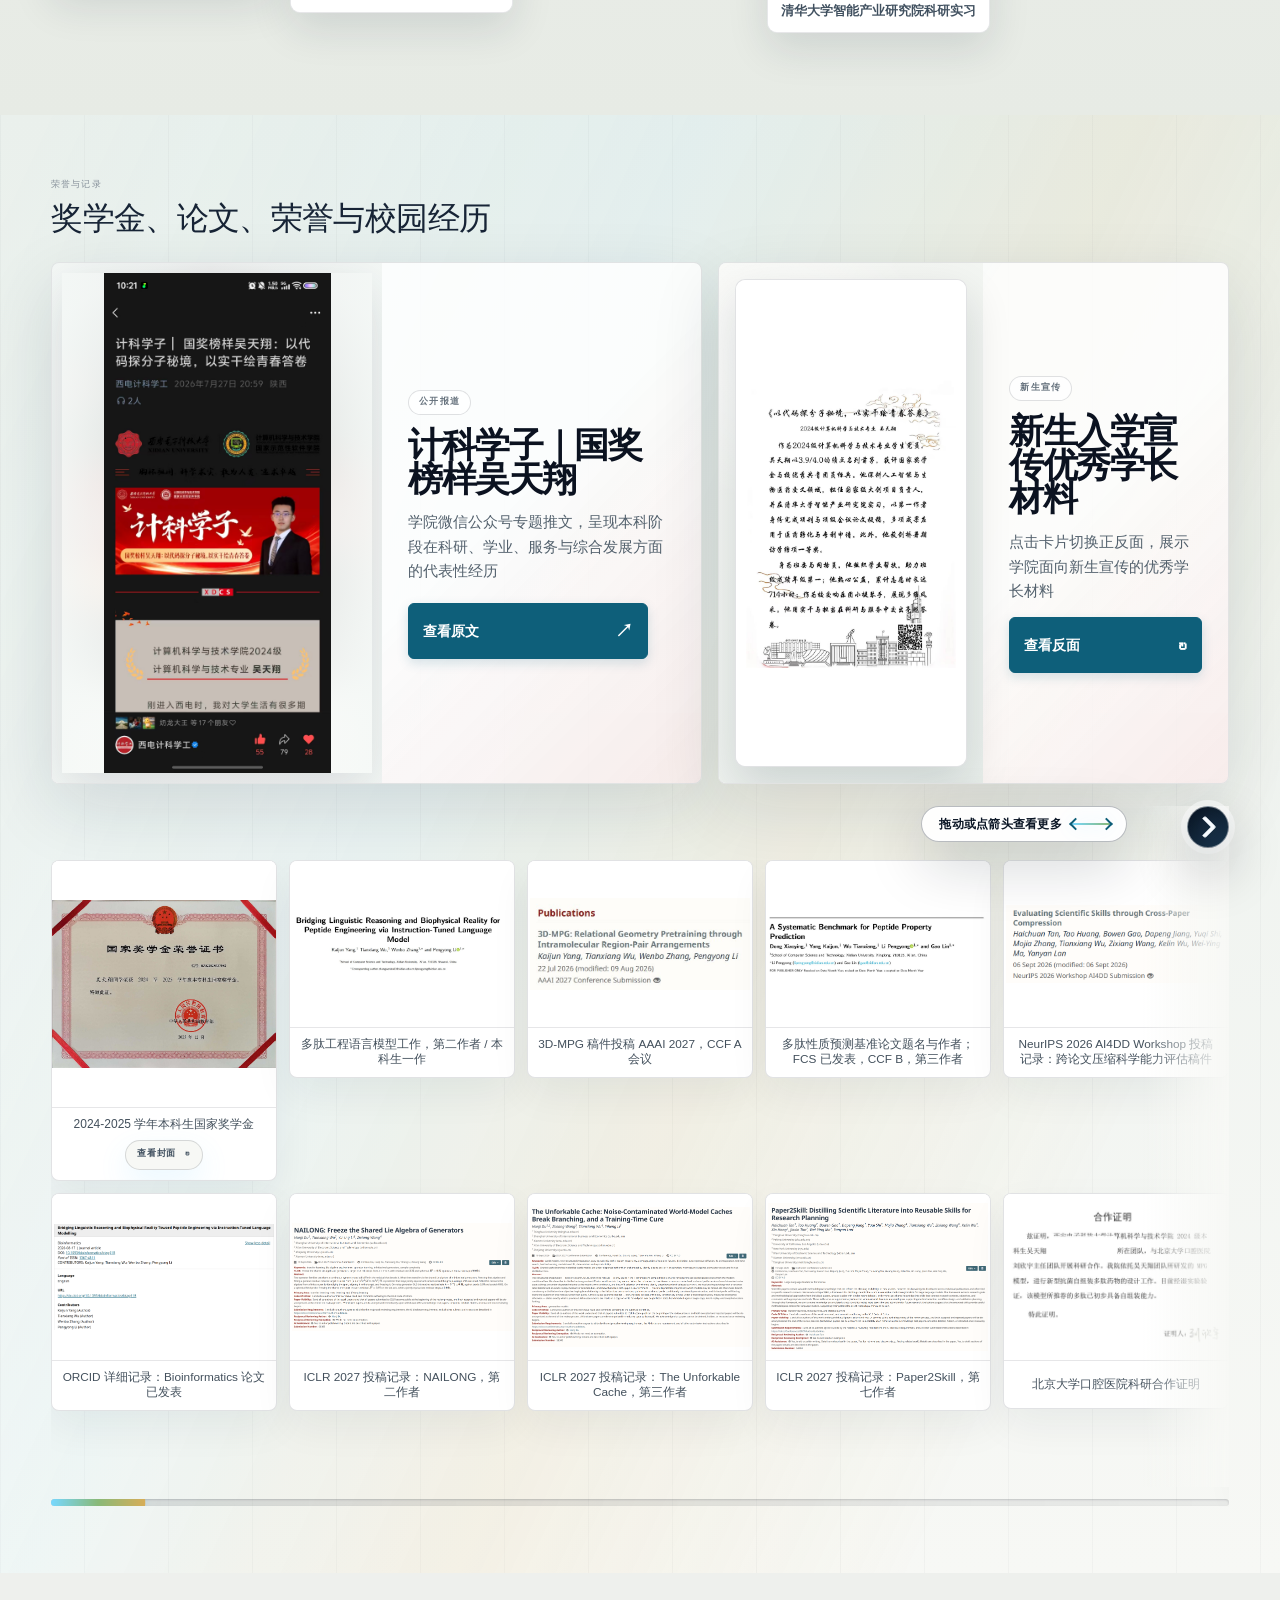
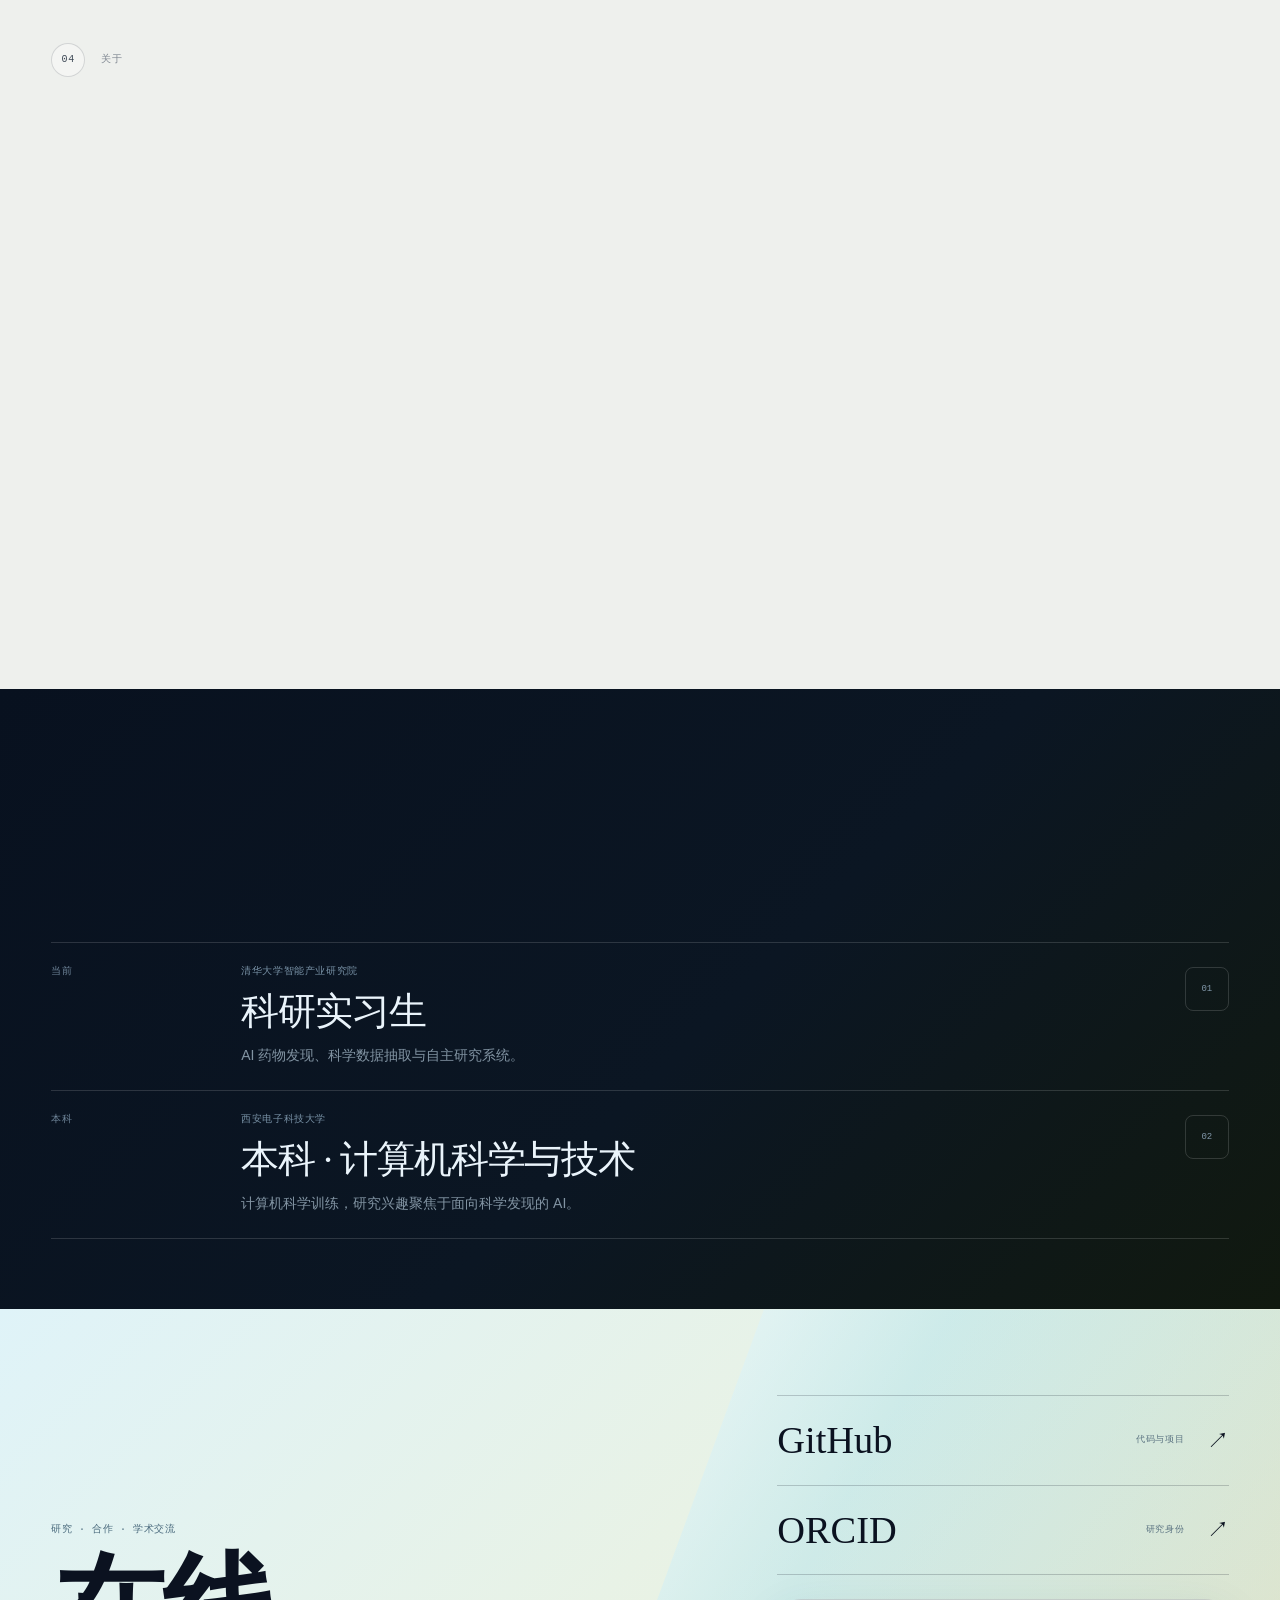
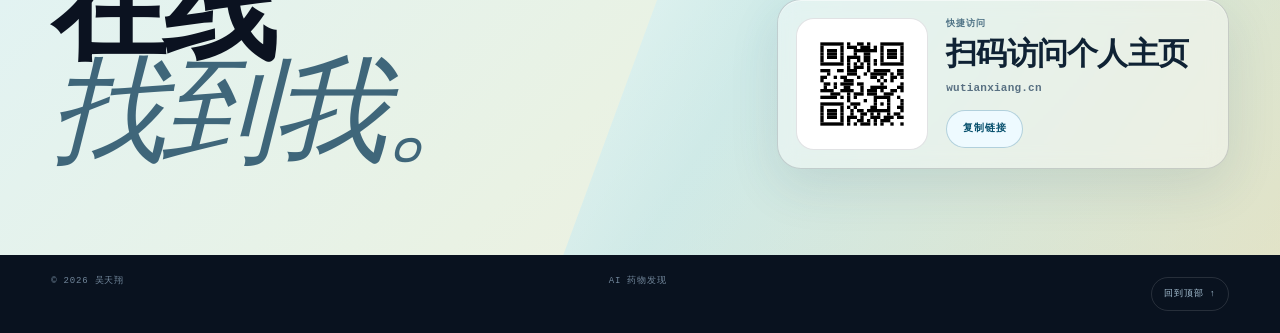
==== commit 63292879: "统一已发表状态并更新首页成果速览与论文排序" ====
--- a/index.html
+++ b/index.html
@@ -114,8 +114,8 @@
     ]
   }
   </script>
-  <link rel="stylesheet" href="styles.css?v=20261109-01" />
-  <script defer src="script.js?v=20261109-01"></script>
+  <link rel="stylesheet" href="styles.css?v=20261109-02" />
+  <script defer src="script.js?v=20261109-02"></script>
 </head>
 <body>
   <div class="ambient-spotlight" aria-hidden="true"></div>
@@ -175,8 +175,7 @@
         <div class="search-alias" data-i18n="hero.searchAlias">吴天翔 · Tianxiang Wu · wutianxiang</div>
 
         <p class="hero-lede" data-i18n-html="hero.lede">
-          Building <em>reliable scientific data systems</em> and <em>representation learning methods</em>
-          for computational drug discovery.
+          聚焦 AI 药物发现与科学数据系统；<em>Bioinformatics（CCF A）</em>与<em>FCS（CCF B）</em>论文已发表。
         </p>
 
         <div class="hero-actions">
@@ -205,7 +204,7 @@
           </div>
           <div class="portrait-strip">
             <span data-i18n="portrait.badge1">国家奖学金（连续两年）</span>
-            <span data-i18n="portrait.badge2">Bioinformatics · CCF A</span>
+            <span data-i18n="portrait.badge2">已发表 · CCF A / CCF B</span>
             <span data-i18n="portrait.badge3">专业综合 4 / 459</span>
           </div>
         </div>
@@ -247,25 +246,25 @@
           <strong data-i18n="spotlight.paper.value">CCF A</strong>
           <small data-i18n="spotlight.paper.note">Bioinformatics · Published · Second author</small>
         </a>
-        <a class="spotlight-card" href="#publication-iclr-nailong">
-          <span data-i18n="spotlight.iclr.kicker">Submission</span>
-          <strong data-i18n="spotlight.iclr.value">ICLR 2027</strong>
-          <small data-i18n="spotlight.iclr.note">CCF A · Second author</small>
-        </a>
-        <a class="spotlight-card" href="#publication-aaai">
-          <span data-i18n="spotlight.geometry.kicker">Submission</span>
-          <strong data-i18n="spotlight.geometry.value">AAAI 2027</strong>
-          <small data-i18n="spotlight.geometry.note">CCF A · Second author</small>
+        <a class="spotlight-card" href="#publication-fcs">
+          <span data-i18n="spotlight.fcs.kicker">FCS · 已发表</span>
+          <strong data-i18n="spotlight.fcs.value">CCF B</strong>
+          <small data-i18n="spotlight.fcs.note">多肽性质预测基准 · 第三作者</small>
+        </a>
+        <a class="spotlight-card" href="#award-cumcm-2026">
+          <span data-i18n="spotlight.modeling.kicker">全国大学生数学建模竞赛</span>
+          <strong data-i18n="spotlight.modeling.value">省一等奖</strong>
+          <small data-i18n="spotlight.modeling.note">2026 · 陕西省</small>
+        </a>
+        <a class="spotlight-card" href="#award-innovation-2026">
+          <span data-i18n="spotlight.innovation.kicker">中国国际大学生创新大赛</span>
+          <strong data-i18n="spotlight.innovation.value">省银奖</strong>
+          <small data-i18n="spotlight.innovation.note">2026 · 陕西省</small>
         </a>
         <a class="spotlight-card" href="#metric-rank">
           <span data-i18n="spotlight.rank.kicker">学业</span>
           <strong>4 / 459</strong>
-          <small data-i18n="spotlight.overallRank.note">专业综合排名 · Top 0.87%</small>
-        </a>
-        <a class="spotlight-card" href="#metric-rank">
-          <span data-i18n="spotlight.rank.kicker">学业</span>
-          <strong>2 / 96</strong>
-          <small data-i18n="spotlight.rank.note">专业方向排名</small>
+          <small data-i18n="spotlight.overallRank.note">专业综合 · Top 0.87% · 方向 2 / 96</small>
         </a>
       </div>
     </section>
@@ -276,6 +275,7 @@
         <div class="profile-lead reveal">
           <h2 data-i18n-html="profile.heading">本科阶段的<em>综合发展总览。</em></h2>
           <p data-i18n="profile.summary">Computer Science undergraduate at Xidian University with research training across AIDD agents, ADMET data systems, molecular representation learning and peptide modeling.</p>
+          <p data-i18n-html="profile.highlights">Bioinformatics（<strong class="highlight">CCF A</strong>）与 FCS（<strong class="highlight">CCF B</strong>）论文已发表；获 2026 年全国大学生数学建模竞赛<strong class="highlight">陕西省一等奖</strong>、中国国际大学生创新大赛（2026）<strong class="highlight">陕西省银奖</strong>。</p>
         </div>
         <div class="metric-grid reveal">
           <div class="metric"><span data-i18n="metric.gpa.label">GPA</span><strong>3.9 / 4.0</strong><small data-i18n="metric.gpa.note">Core average 92+</small></div>
@@ -315,8 +315,8 @@
           <ul>
             <li data-i18n-html="profile.awards.item1">2024-2025、2025-2026 学年本科生<strong class="highlight">国家奖学金（连续两年）</strong>。</li>
             <li data-i18n-html="profile.awards.item2">Lenovo Scholarship, 2025-2026, the only recipient in the grade.</li>
-            <li data-i18n-html="profile.awards.item5">2026 年全国大学生数学建模竞赛<strong class="highlight">陕西省一等奖</strong>。</li>
-            <li data-i18n-html="profile.awards.item6">中国国际大学生创新大赛（2026）<strong class="highlight">陕西省银奖</strong>。</li>
+            <li id="award-cumcm-2026" data-i18n-html="profile.awards.item5">2026 年全国大学生数学建模竞赛<strong class="highlight">陕西省一等奖</strong>。</li>
+            <li id="award-innovation-2026" data-i18n-html="profile.awards.item6">中国国际大学生创新大赛（2026）<strong class="highlight">陕西省银奖</strong>。</li>
             <li data-i18n-html="profile.awards.item3">Xinghuo Cup LLM Agent track university first prize.</li>
             <li data-i18n-html="profile.awards.item4">Xinghuo Cup academic A-track school preliminary special prize and first prize.</li>
           </ul>
@@ -326,10 +326,10 @@
           <h3 data-i18n="profile.outputs.title">Papers & manuscripts</h3>
           <ul>
             <li data-i18n-html="profile.outputs.item1">Bioinformatics work on peptide engineering language models, published as second author / undergraduate lead author.</li>
+            <li data-i18n-html="profile.outputs.item5">多肽性质预测系统性基准论文发表于 Frontiers of Computer Science（FCS，<strong class="highlight">CCF B</strong>），第三作者。</li>
             <li data-i18n-html="profile.outputs.item2">NAILONG manuscript submitted to ICLR 2027, a CCF A conference, as second author.</li>
             <li data-i18n-html="profile.outputs.item3">3D-MPG molecular pretraining manuscript submitted to AAAI 2027, a CCF A conference, as second author / undergraduate lead author.</li>
             <li data-i18n-html="profile.outputs.item4">The Unforkable Cache manuscript submitted to ICLR 2027, a CCF A conference, as third author.</li>
-            <li data-i18n-html="profile.outputs.item5">多肽性质预测系统性基准论文获 Frontiers of Computer Science（FCS）<strong class="highlight">正式录用</strong>，期刊官网已上线，第三作者。</li>
             <li data-i18n-html="profile.outputs.item6">Paper2Skill manuscript submitted to ICLR 2027, a CCF A conference, as seventh author.</li>
             <li data-i18n-html="profile.outputs.item7">Cross-paper scientific skill evaluation manuscript submitted to the NeurIPS 2026 AI4DD Workshop.</li>
           </ul>
@@ -529,6 +529,17 @@
             <img src="assets/evidence/orcid-bioinformatics-detail.png" alt="ORCID detailed publication record for Bioinformatics paper" loading="lazy" />
           </div>
         </a>
+        <article class="publication-card" id="publication-fcs">
+          <div>
+            <span data-i18n-html="pub3.status">已发表 · Frontiers of Computer Science（FCS） · <strong>CCF B</strong></span>
+            <h3>A Systematic Benchmark for Peptide Property Prediction</h3>
+            <p data-i18n="pub3.desc">第三作者。构建多肽性质预测的系统性基准，2026 年 11 月 9 日于期刊官网上线。DOI：10.1007/s11704-026-61178-5。</p>
+            <a class="publication-action" href="https://journal.hep.com.cn/fcs/EN/10.1007/s11704-026-61178-5" target="_blank" rel="noreferrer"><span data-i18n="pub3.action">查看期刊页面</span><b>↗</b></a>
+          </div>
+          <a href="assets/evidence/peptide-benchmark-title.jpg" target="_blank" rel="noreferrer">
+            <img src="assets/evidence/peptide-benchmark-title.jpg" alt="Peptide benchmark manuscript evidence" loading="lazy" />
+          </a>
+        </article>
         <article class="publication-card" id="publication-iclr-nailong">
           <div>
             <span data-i18n-html="pub5.status">Submitted · ICLR 2027 · <strong>CCF A</strong></span>
@@ -560,17 +571,6 @@
           </div>
           <a href="assets/evidence/iclr-2027-unforkable-cache-submission.png" target="_blank" rel="noreferrer">
             <img src="assets/evidence/iclr-2027-unforkable-cache-submission.png" alt="ICLR 2027 submission record for The Unforkable Cache" loading="lazy" />
-          </a>
-        </article>
-        <article class="publication-card">
-          <div>
-            <span data-i18n-html="pub3.status">已录用 · Frontiers of Computer Science（FCS）</span>
-            <h3>A Systematic Benchmark for Peptide Property Prediction</h3>
-            <p data-i18n="pub3.desc">第三作者。构建多肽性质预测的系统性基准；2026 年 11 月 5 日获 FCS 录用，期刊官网已上线。DOI：10.1007/s11704-026-61178-5。</p>
-            <a class="publication-action" href="https://journal.hep.com.cn/fcs/EN/10.1007/s11704-026-61178-5" target="_blank" rel="noreferrer"><span data-i18n="pub3.action">查看期刊页面</span><b>↗</b></a>
-          </div>
-          <a href="assets/evidence/peptide-benchmark-title.jpg" target="_blank" rel="noreferrer">
-            <img src="assets/evidence/peptide-benchmark-title.jpg" alt="Peptide benchmark manuscript evidence" loading="lazy" />
           </a>
         </article>
         <article class="publication-card" id="publication-iclr-paper2skill">
@@ -760,7 +760,7 @@
             <a href="assets/evidence/peptide-benchmark-title.jpg" target="_blank" rel="noreferrer">
               <img src="assets/evidence/peptide-benchmark-title.jpg" alt="Peptide benchmark manuscript title and authors" loading="lazy" />
             </a>
-            <figcaption data-i18n="credentials.bib">多肽性质预测基准论文题名与作者；FCS 已录用，期刊官网已上线，第三作者</figcaption>
+            <figcaption data-i18n="credentials.bib">多肽性质预测基准论文题名与作者；FCS 已发表，CCF B，第三作者</figcaption>
           </figure>
           <figure class="fit-contain material-paper" id="record-iclr-paper2skill">
             <a href="assets/evidence/iclr-2027-paper2skill-submission.png" target="_blank" rel="noreferrer">
--- a/styles.css
+++ b/styles.css
@@ -3543,6 +3543,8 @@
 .spotlight-card .scholarship-title,.metric .scholarship-title{
   line-height:1.25;letter-spacing:0;
 }
+/* The section clips labels when the summary track is shifted upward. */
+.spotlight-track{transform:none}
 .spotlight-card .scholarship-title small,.metric .scholarship-title small{
   display:block;margin-top:6px;font:600 14px/1.4 var(--sans);letter-spacing:0;text-transform:none;color:inherit;
 }
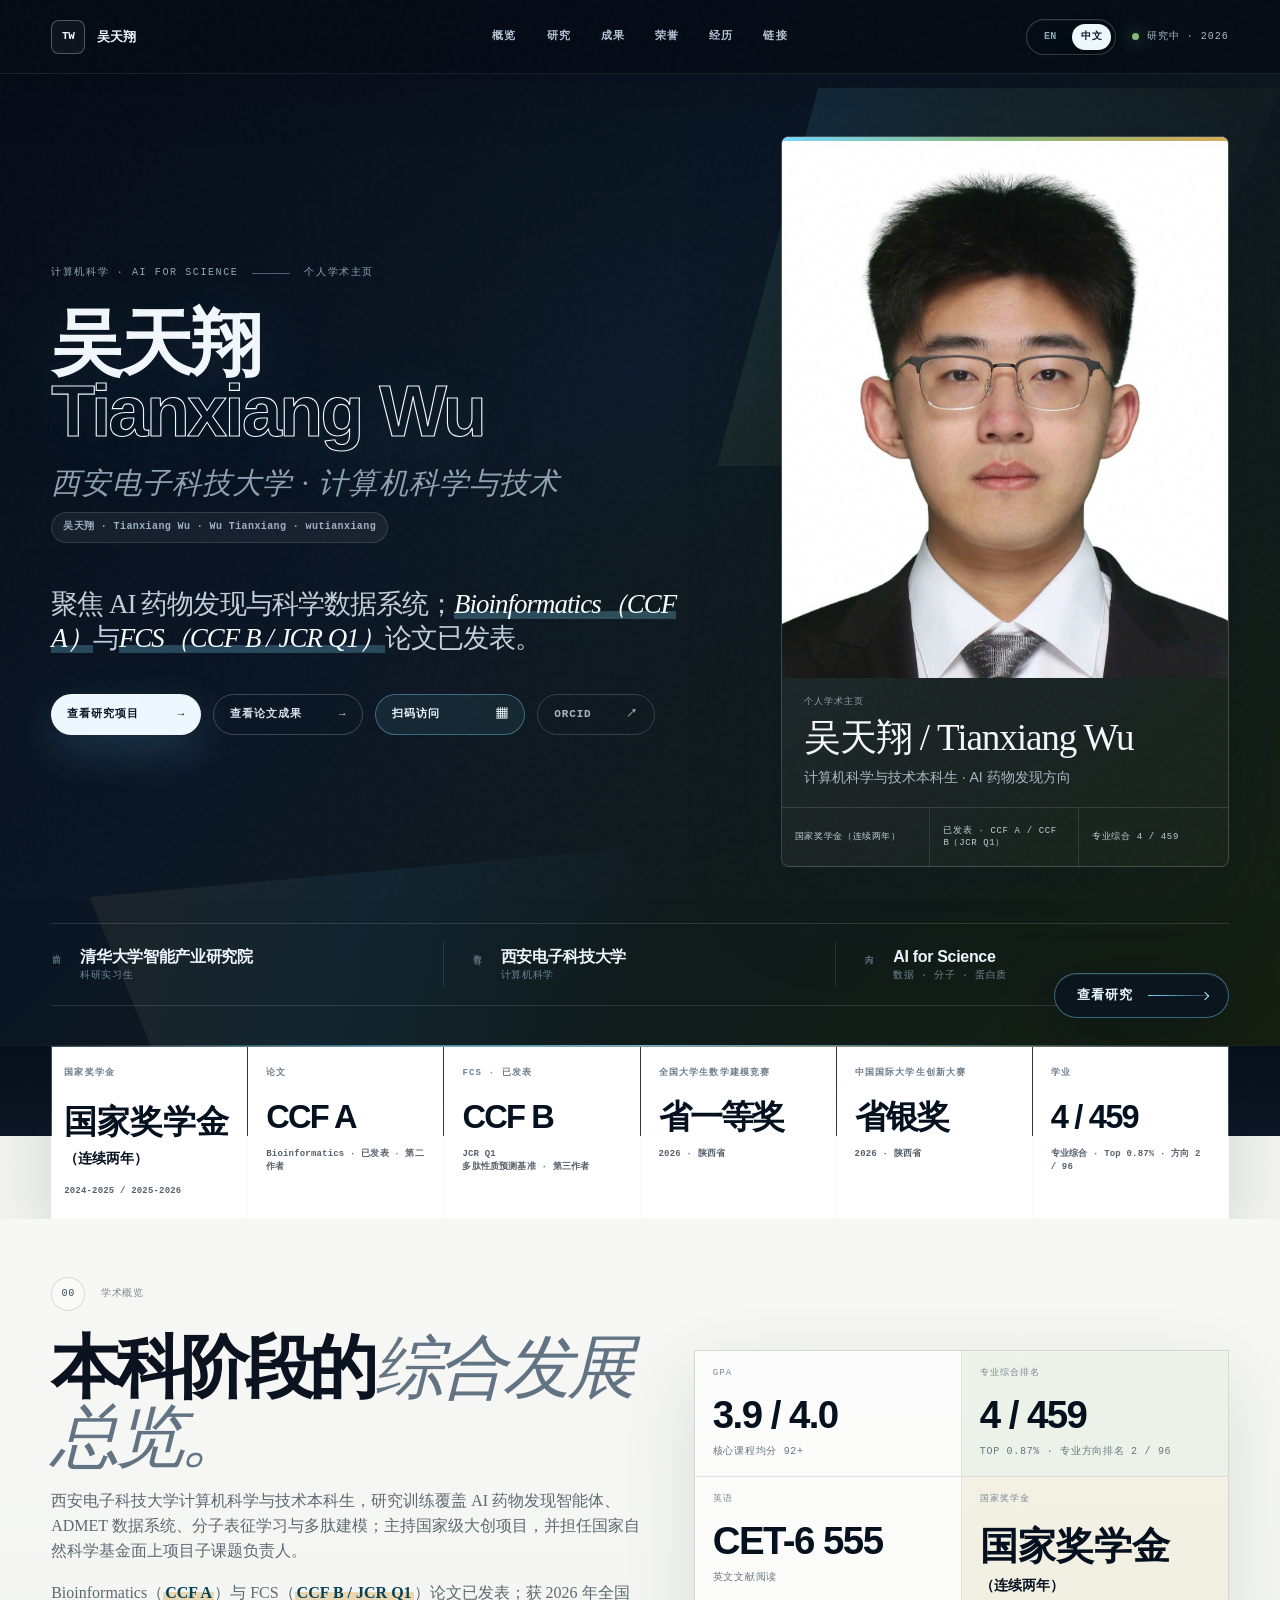
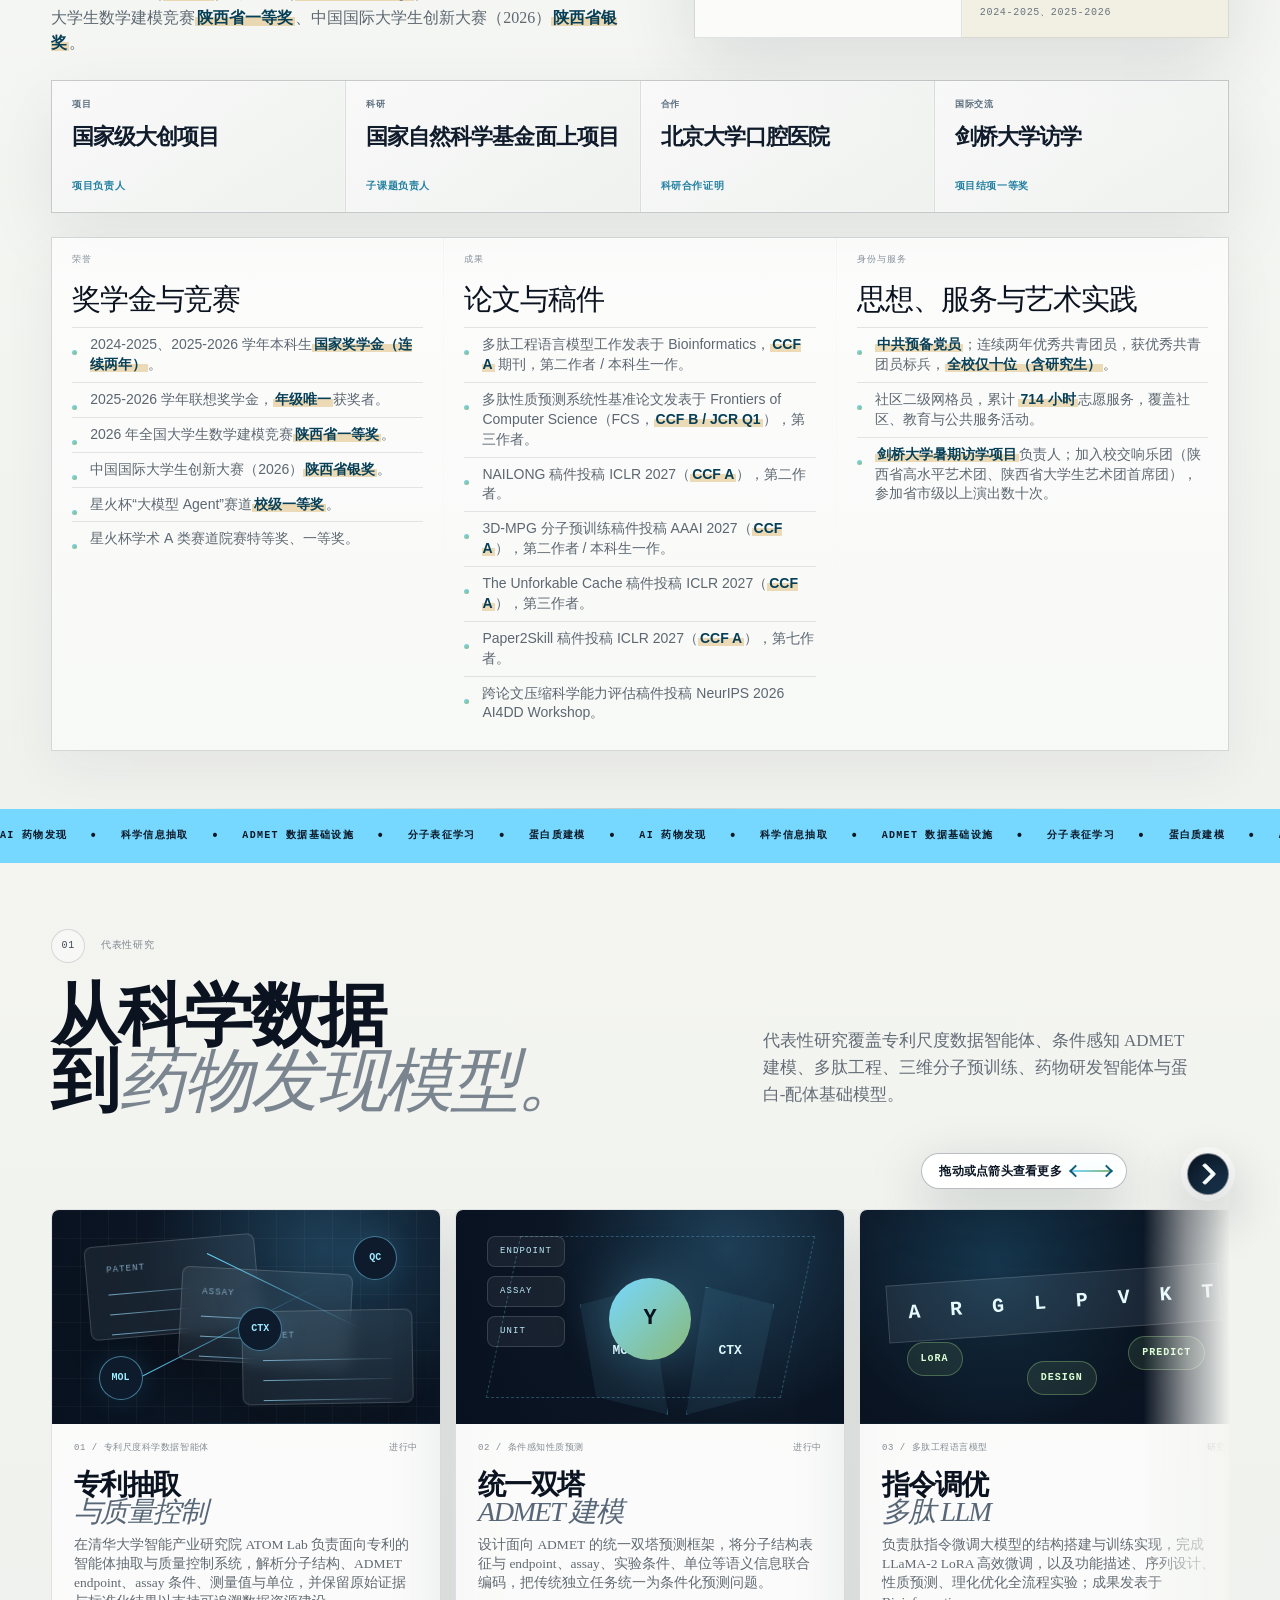
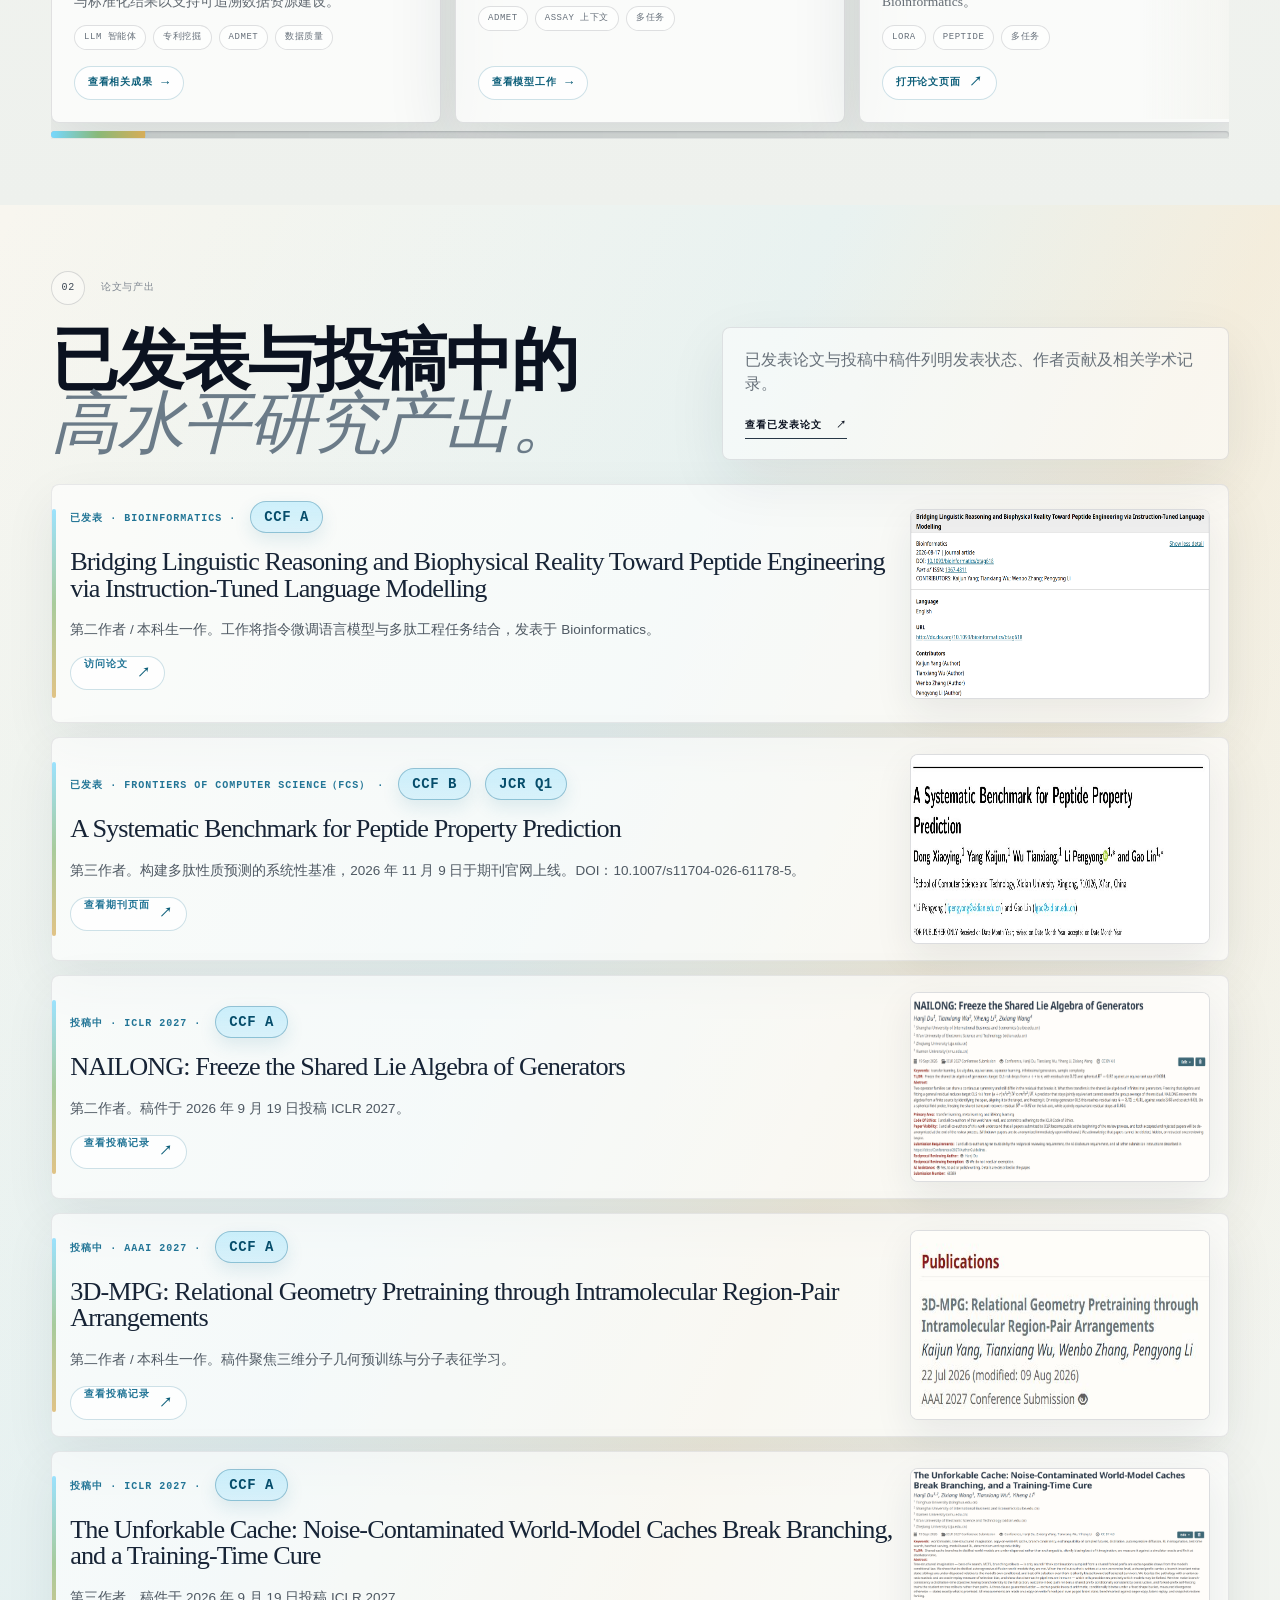
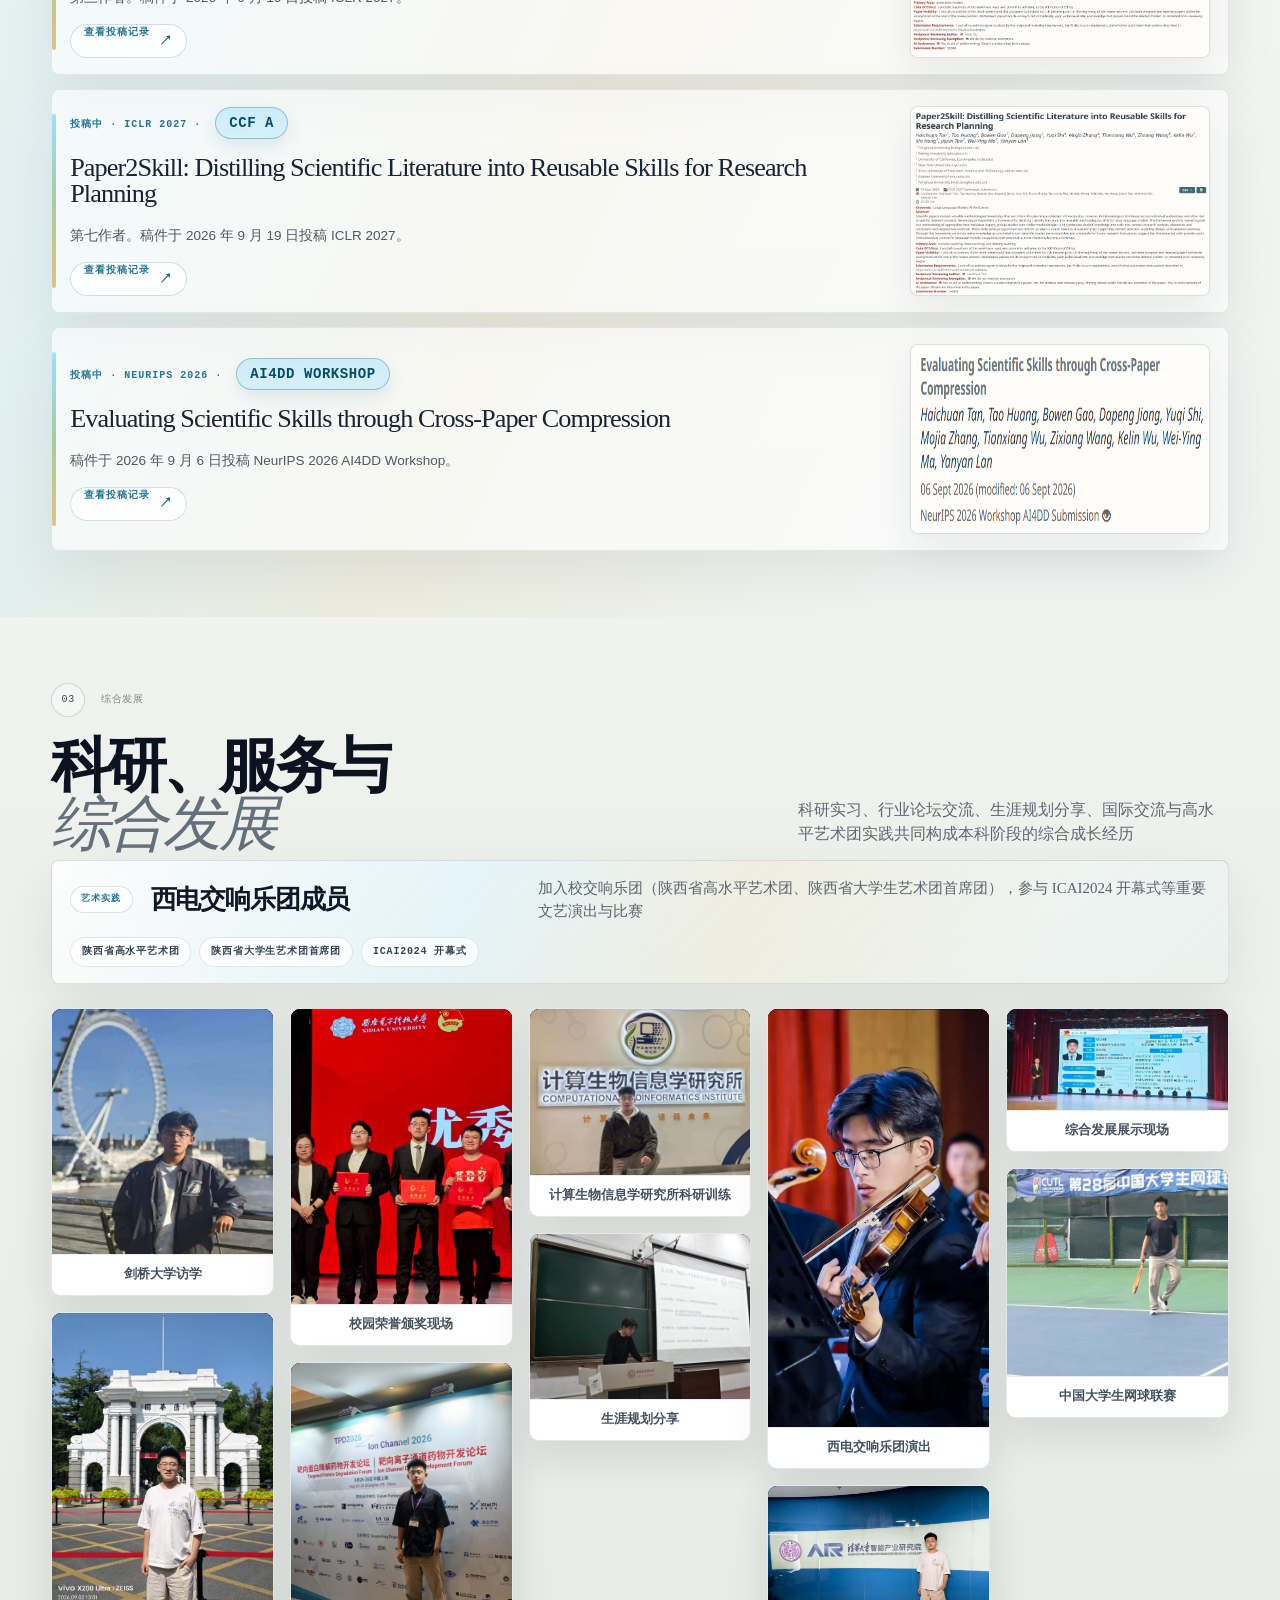
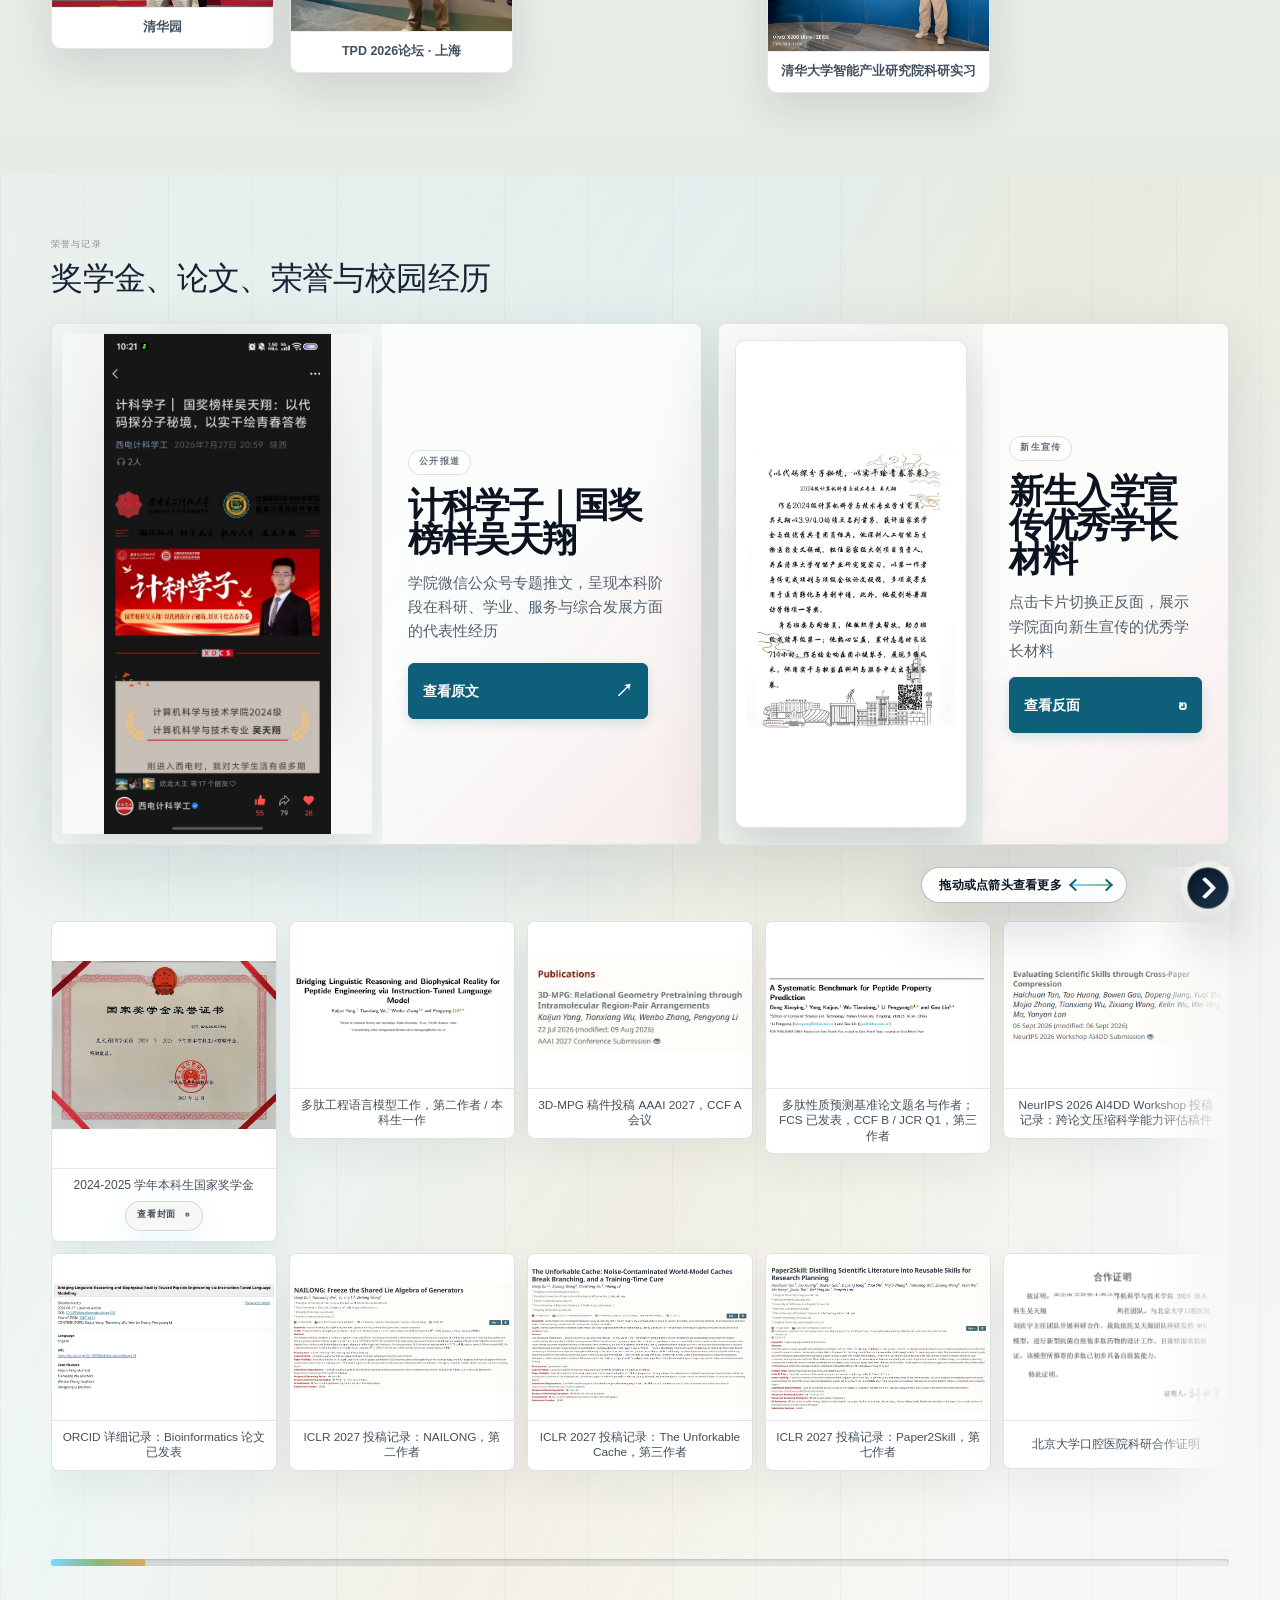
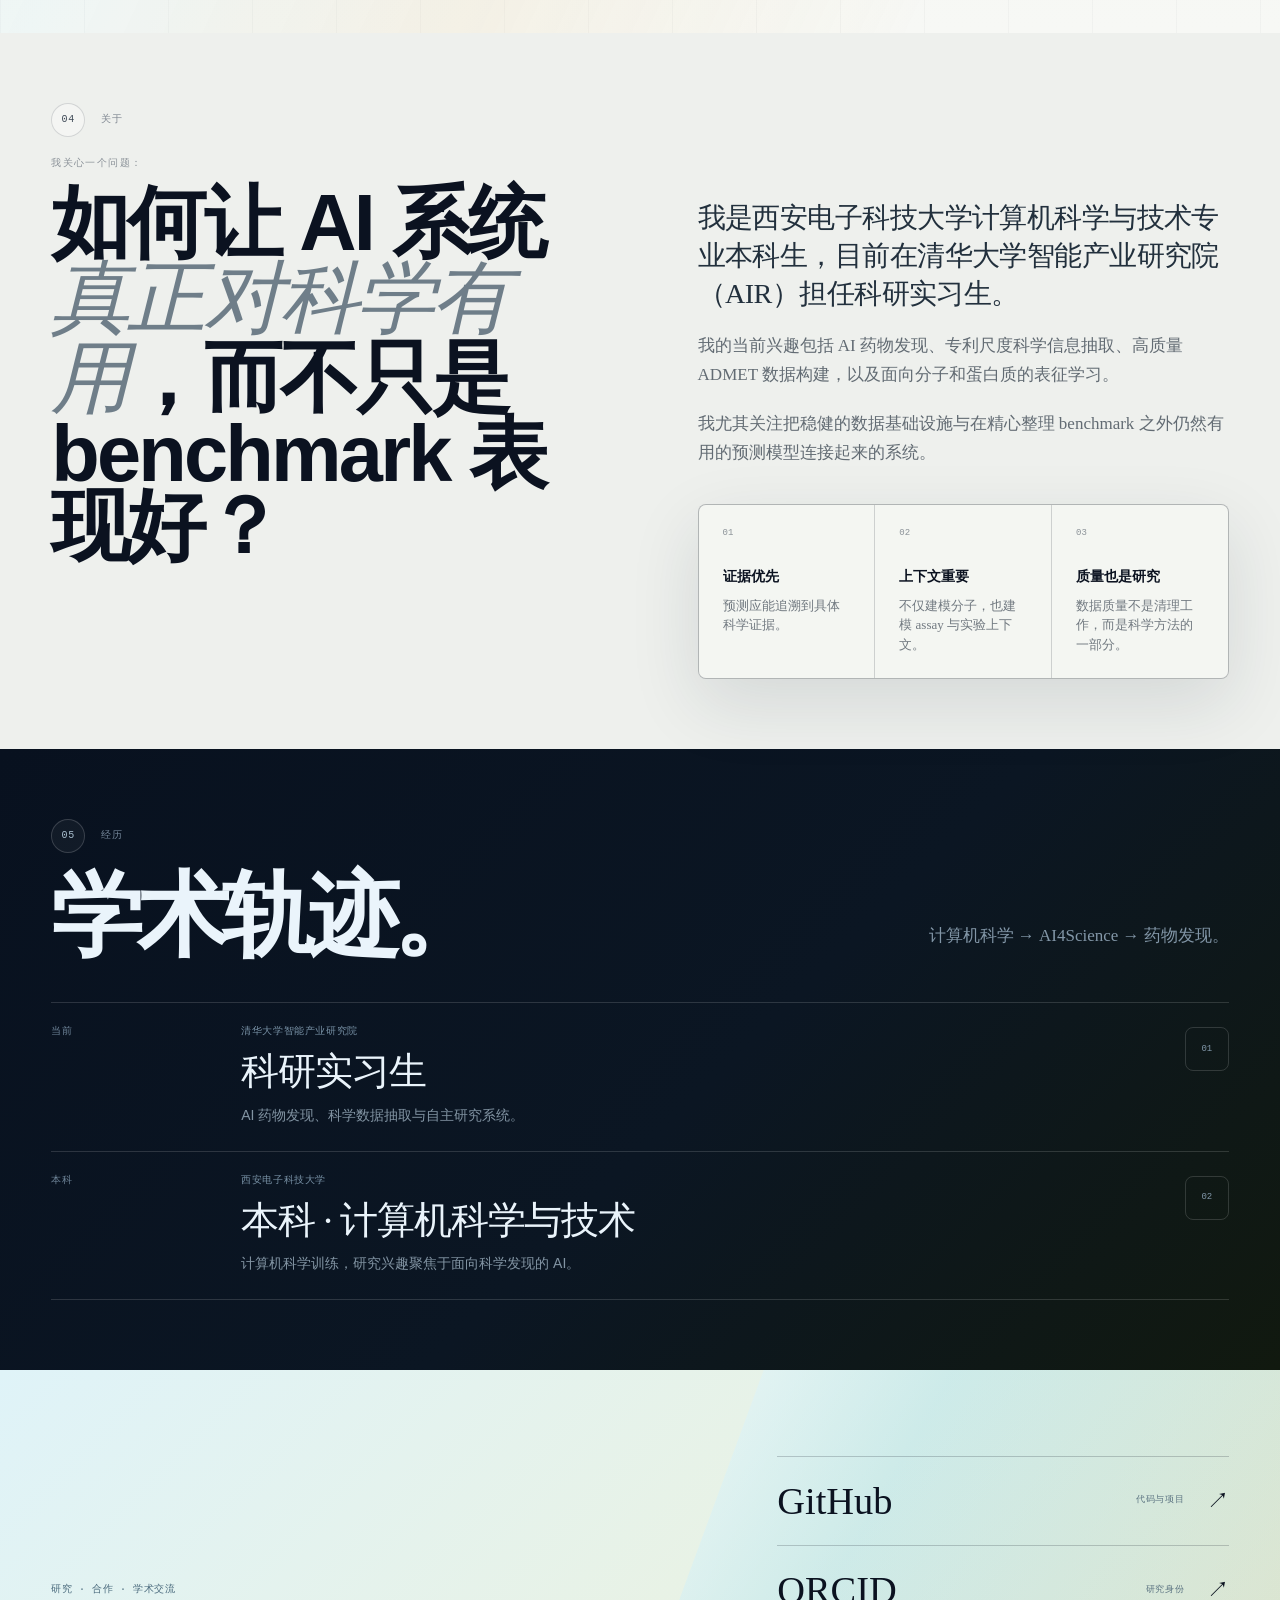
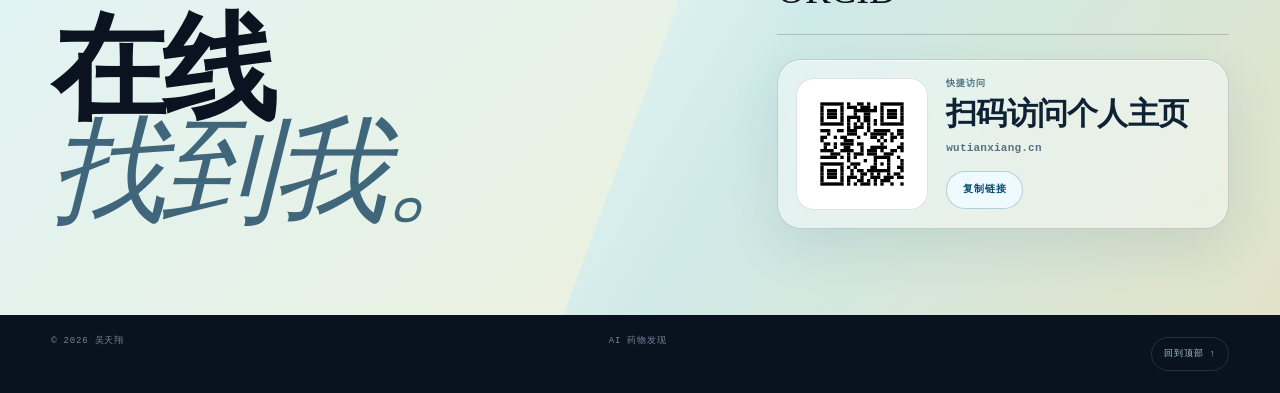
==== commit 5712c2fd: "核实并补充 FCS JCR Q1 标签与 Bioinformatics 访问入口" ====
--- a/index.html
+++ b/index.html
@@ -114,8 +114,8 @@
     ]
   }
   </script>
-  <link rel="stylesheet" href="styles.css?v=20261109-02" />
-  <script defer src="script.js?v=20261109-02"></script>
+  <link rel="stylesheet" href="styles.css?v=20261109-03" />
+  <script defer src="script.js?v=20261109-03"></script>
 </head>
 <body>
   <div class="ambient-spotlight" aria-hidden="true"></div>
@@ -175,7 +175,7 @@
         <div class="search-alias" data-i18n="hero.searchAlias">吴天翔 · Tianxiang Wu · wutianxiang</div>
 
         <p class="hero-lede" data-i18n-html="hero.lede">
-          聚焦 AI 药物发现与科学数据系统；<em>Bioinformatics（CCF A）</em>与<em>FCS（CCF B）</em>论文已发表。
+          聚焦 AI 药物发现与科学数据系统；<em>Bioinformatics（CCF A）</em>与<em>FCS（CCF B / JCR Q1）</em>论文已发表。
         </p>
 
         <div class="hero-actions">
@@ -204,7 +204,7 @@
           </div>
           <div class="portrait-strip">
             <span data-i18n="portrait.badge1">国家奖学金（连续两年）</span>
-            <span data-i18n="portrait.badge2">已发表 · CCF A / CCF B</span>
+            <span data-i18n="portrait.badge2">已发表 · CCF A / CCF B（JCR Q1）</span>
             <span data-i18n="portrait.badge3">专业综合 4 / 459</span>
           </div>
         </div>
@@ -249,6 +249,7 @@
         <a class="spotlight-card" href="#publication-fcs">
           <span data-i18n="spotlight.fcs.kicker">FCS · 已发表</span>
           <strong data-i18n="spotlight.fcs.value">CCF B</strong>
+          <small data-i18n="spotlight.fcs.quartile">JCR Q1</small>
           <small data-i18n="spotlight.fcs.note">多肽性质预测基准 · 第三作者</small>
         </a>
         <a class="spotlight-card" href="#award-cumcm-2026">
@@ -275,7 +276,7 @@
         <div class="profile-lead reveal">
           <h2 data-i18n-html="profile.heading">本科阶段的<em>综合发展总览。</em></h2>
           <p data-i18n="profile.summary">Computer Science undergraduate at Xidian University with research training across AIDD agents, ADMET data systems, molecular representation learning and peptide modeling.</p>
-          <p data-i18n-html="profile.highlights">Bioinformatics（<strong class="highlight">CCF A</strong>）与 FCS（<strong class="highlight">CCF B</strong>）论文已发表；获 2026 年全国大学生数学建模竞赛<strong class="highlight">陕西省一等奖</strong>、中国国际大学生创新大赛（2026）<strong class="highlight">陕西省银奖</strong>。</p>
+          <p data-i18n-html="profile.highlights">Bioinformatics（<strong class="highlight">CCF A</strong>）与 FCS（<strong class="highlight">CCF B / JCR Q1</strong>）论文已发表；获 2026 年全国大学生数学建模竞赛<strong class="highlight">陕西省一等奖</strong>、中国国际大学生创新大赛（2026）<strong class="highlight">陕西省银奖</strong>。</p>
         </div>
         <div class="metric-grid reveal">
           <div class="metric"><span data-i18n="metric.gpa.label">GPA</span><strong>3.9 / 4.0</strong><small data-i18n="metric.gpa.note">Core average 92+</small></div>
@@ -326,7 +327,7 @@
           <h3 data-i18n="profile.outputs.title">Papers & manuscripts</h3>
           <ul>
             <li data-i18n-html="profile.outputs.item1">Bioinformatics work on peptide engineering language models, published as second author / undergraduate lead author.</li>
-            <li data-i18n-html="profile.outputs.item5">多肽性质预测系统性基准论文发表于 Frontiers of Computer Science（FCS，<strong class="highlight">CCF B</strong>），第三作者。</li>
+            <li data-i18n-html="profile.outputs.item5">多肽性质预测系统性基准论文发表于 Frontiers of Computer Science（FCS，<strong class="highlight">CCF B / JCR Q1</strong>），第三作者。</li>
             <li data-i18n-html="profile.outputs.item2">NAILONG manuscript submitted to ICLR 2027, a CCF A conference, as second author.</li>
             <li data-i18n-html="profile.outputs.item3">3D-MPG molecular pretraining manuscript submitted to AAAI 2027, a CCF A conference, as second author / undergraduate lead author.</li>
             <li data-i18n-html="profile.outputs.item4">The Unforkable Cache manuscript submitted to ICLR 2027, a CCF A conference, as third author.</li>
@@ -519,11 +520,12 @@
         </div>
       </div>
       <div class="publication-list reveal">
-        <a class="publication-card publication-featured publication-link-card" href="https://doi.org/10.1093/bioinformatics/btag618" target="_blank" rel="noreferrer" aria-label="Open Bioinformatics paper page">
+        <a class="publication-card publication-featured publication-link-card" href="https://doi.org/10.1093/bioinformatics/btag618" target="_blank" rel="noreferrer" data-i18n-label="pub1.linkLabel" aria-label="访问 Bioinformatics 论文">
           <div>
             <span data-i18n-html="pub1.status">Published · Bioinformatics · <strong>CCF A</strong></span>
             <h3>Bridging Linguistic Reasoning and Biophysical Reality Toward Peptide Engineering via Instruction-Tuned Language Modelling</h3>
             <p data-i18n="pub1.desc">Second author / undergraduate lead author. The work connects instruction-tuned language modeling with peptide engineering tasks and was published in Bioinformatics.</p>
+            <span class="publication-action"><span data-i18n="pub1.action">访问论文</span><b aria-hidden="true">↗</b></span>
           </div>
           <div class="publication-thumb" aria-hidden="true">
             <img src="assets/evidence/orcid-bioinformatics-detail.png" alt="ORCID detailed publication record for Bioinformatics paper" loading="lazy" />
@@ -531,7 +533,7 @@
         </a>
         <article class="publication-card" id="publication-fcs">
           <div>
-            <span data-i18n-html="pub3.status">已发表 · Frontiers of Computer Science（FCS） · <strong>CCF B</strong></span>
+            <span data-i18n-html="pub3.status">已发表 · Frontiers of Computer Science（FCS） · <strong>CCF B</strong> <strong>JCR Q1</strong></span>
             <h3>A Systematic Benchmark for Peptide Property Prediction</h3>
             <p data-i18n="pub3.desc">第三作者。构建多肽性质预测的系统性基准，2026 年 11 月 9 日于期刊官网上线。DOI：10.1007/s11704-026-61178-5。</p>
             <a class="publication-action" href="https://journal.hep.com.cn/fcs/EN/10.1007/s11704-026-61178-5" target="_blank" rel="noreferrer"><span data-i18n="pub3.action">查看期刊页面</span><b>↗</b></a>
@@ -760,7 +762,7 @@
             <a href="assets/evidence/peptide-benchmark-title.jpg" target="_blank" rel="noreferrer">
               <img src="assets/evidence/peptide-benchmark-title.jpg" alt="Peptide benchmark manuscript title and authors" loading="lazy" />
             </a>
-            <figcaption data-i18n="credentials.bib">多肽性质预测基准论文题名与作者；FCS 已发表，CCF B，第三作者</figcaption>
+            <figcaption data-i18n="credentials.bib">多肽性质预测基准论文题名与作者；FCS 已发表，CCF B / JCR Q1，第三作者</figcaption>
           </figure>
           <figure class="fit-contain material-paper" id="record-iclr-paper2skill">
             <a href="assets/evidence/iclr-2027-paper2skill-submission.png" target="_blank" rel="noreferrer">
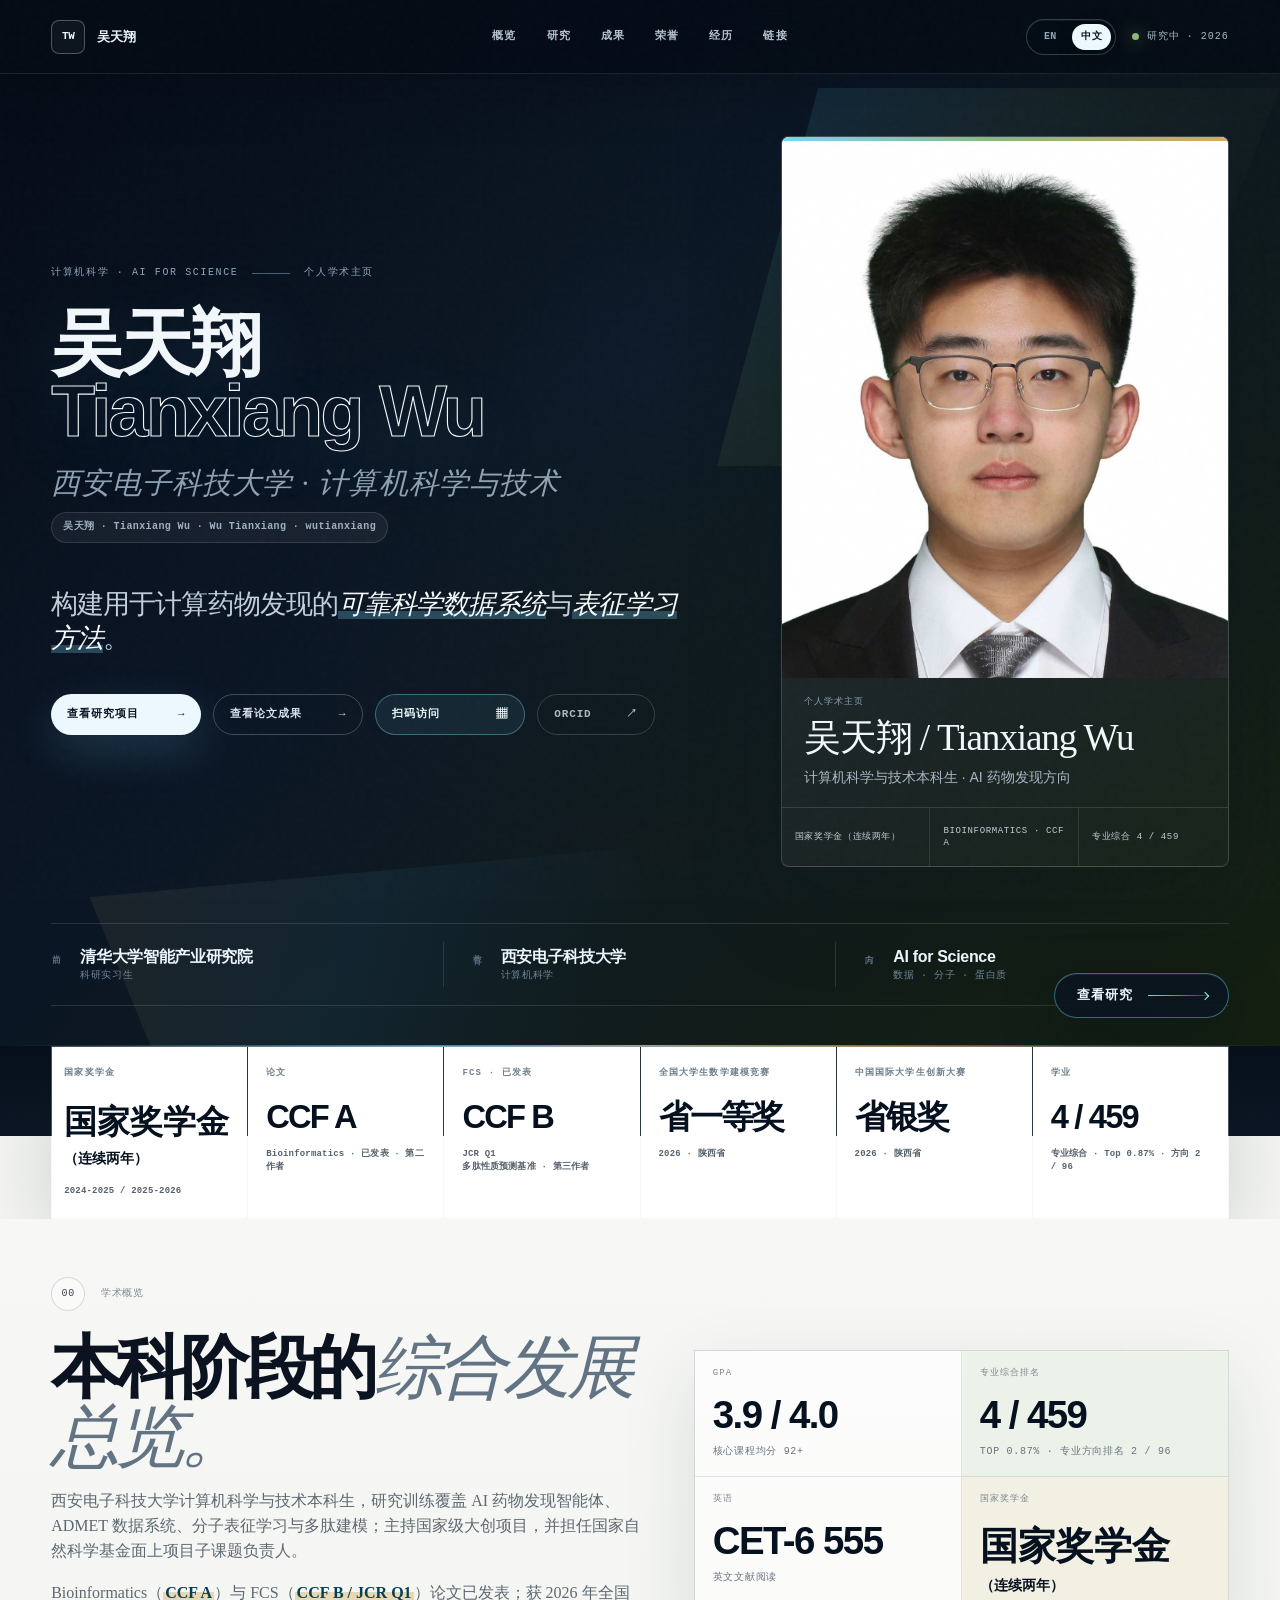
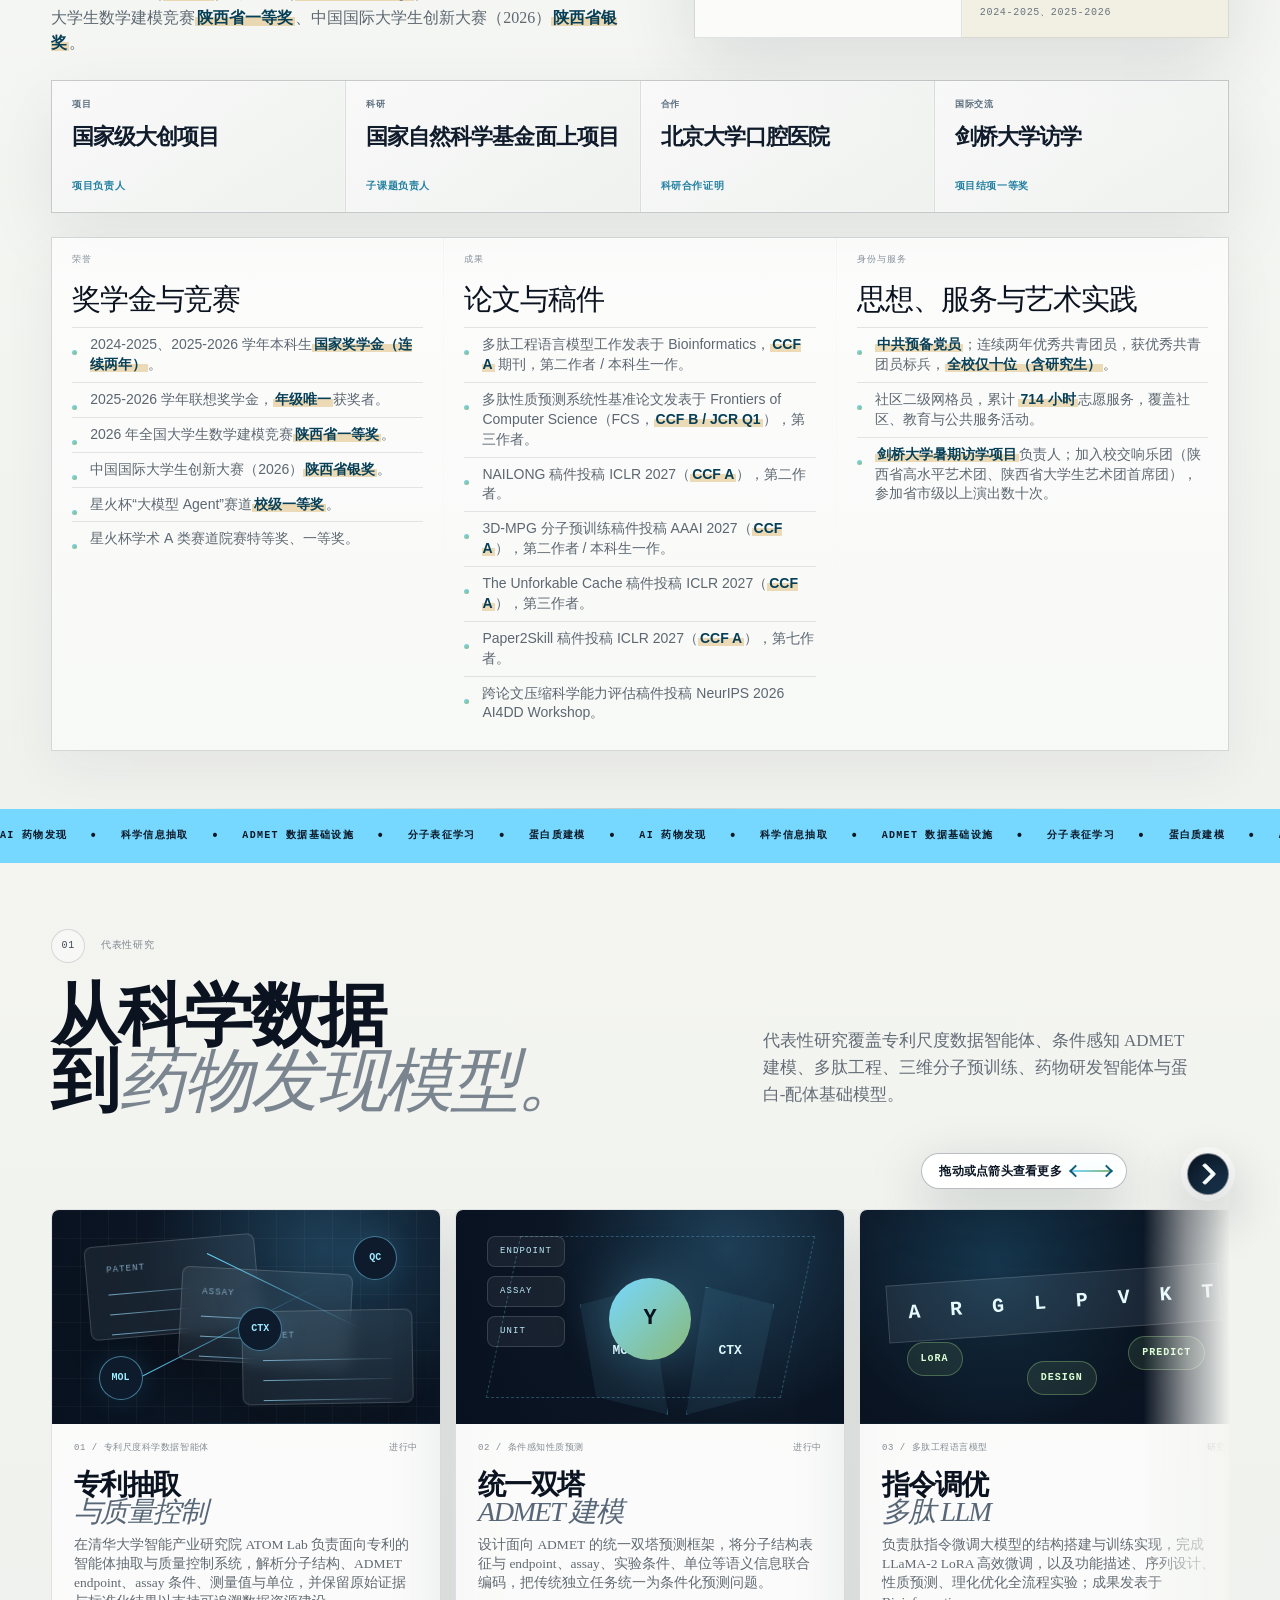
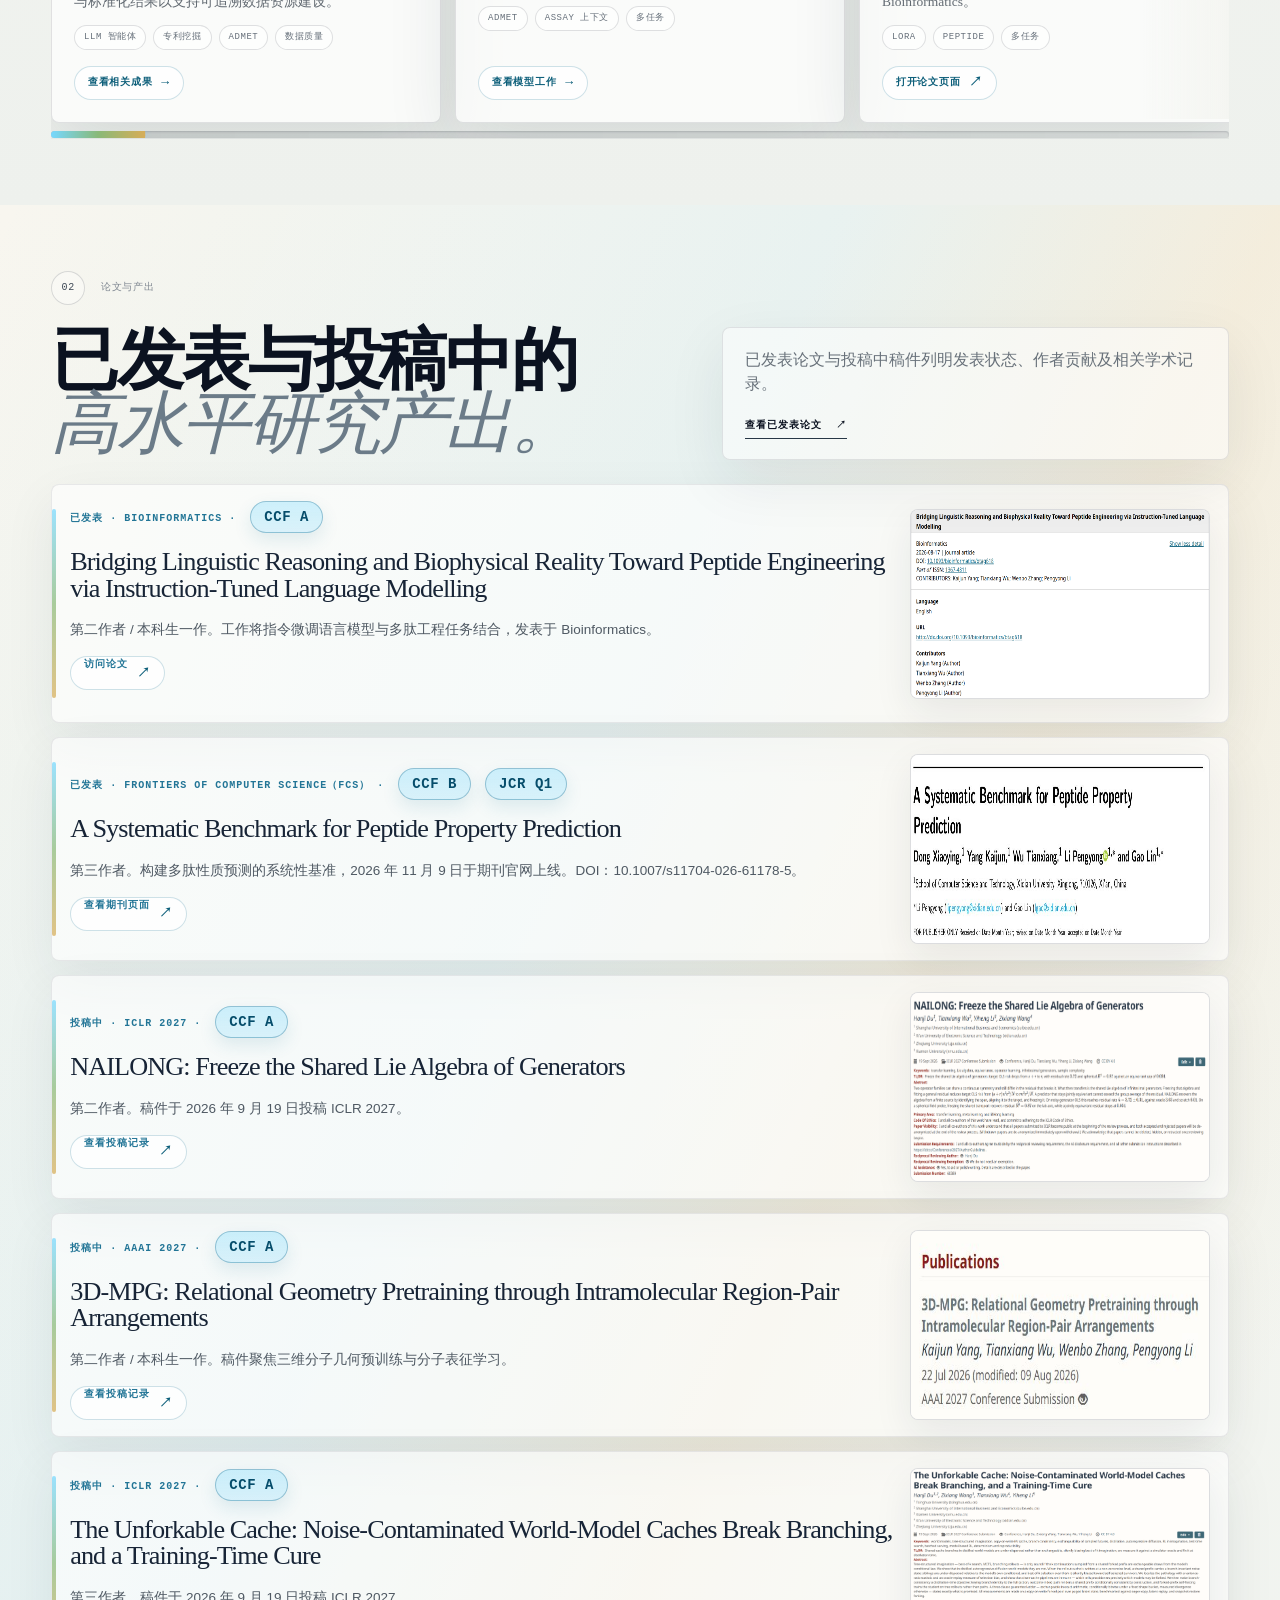
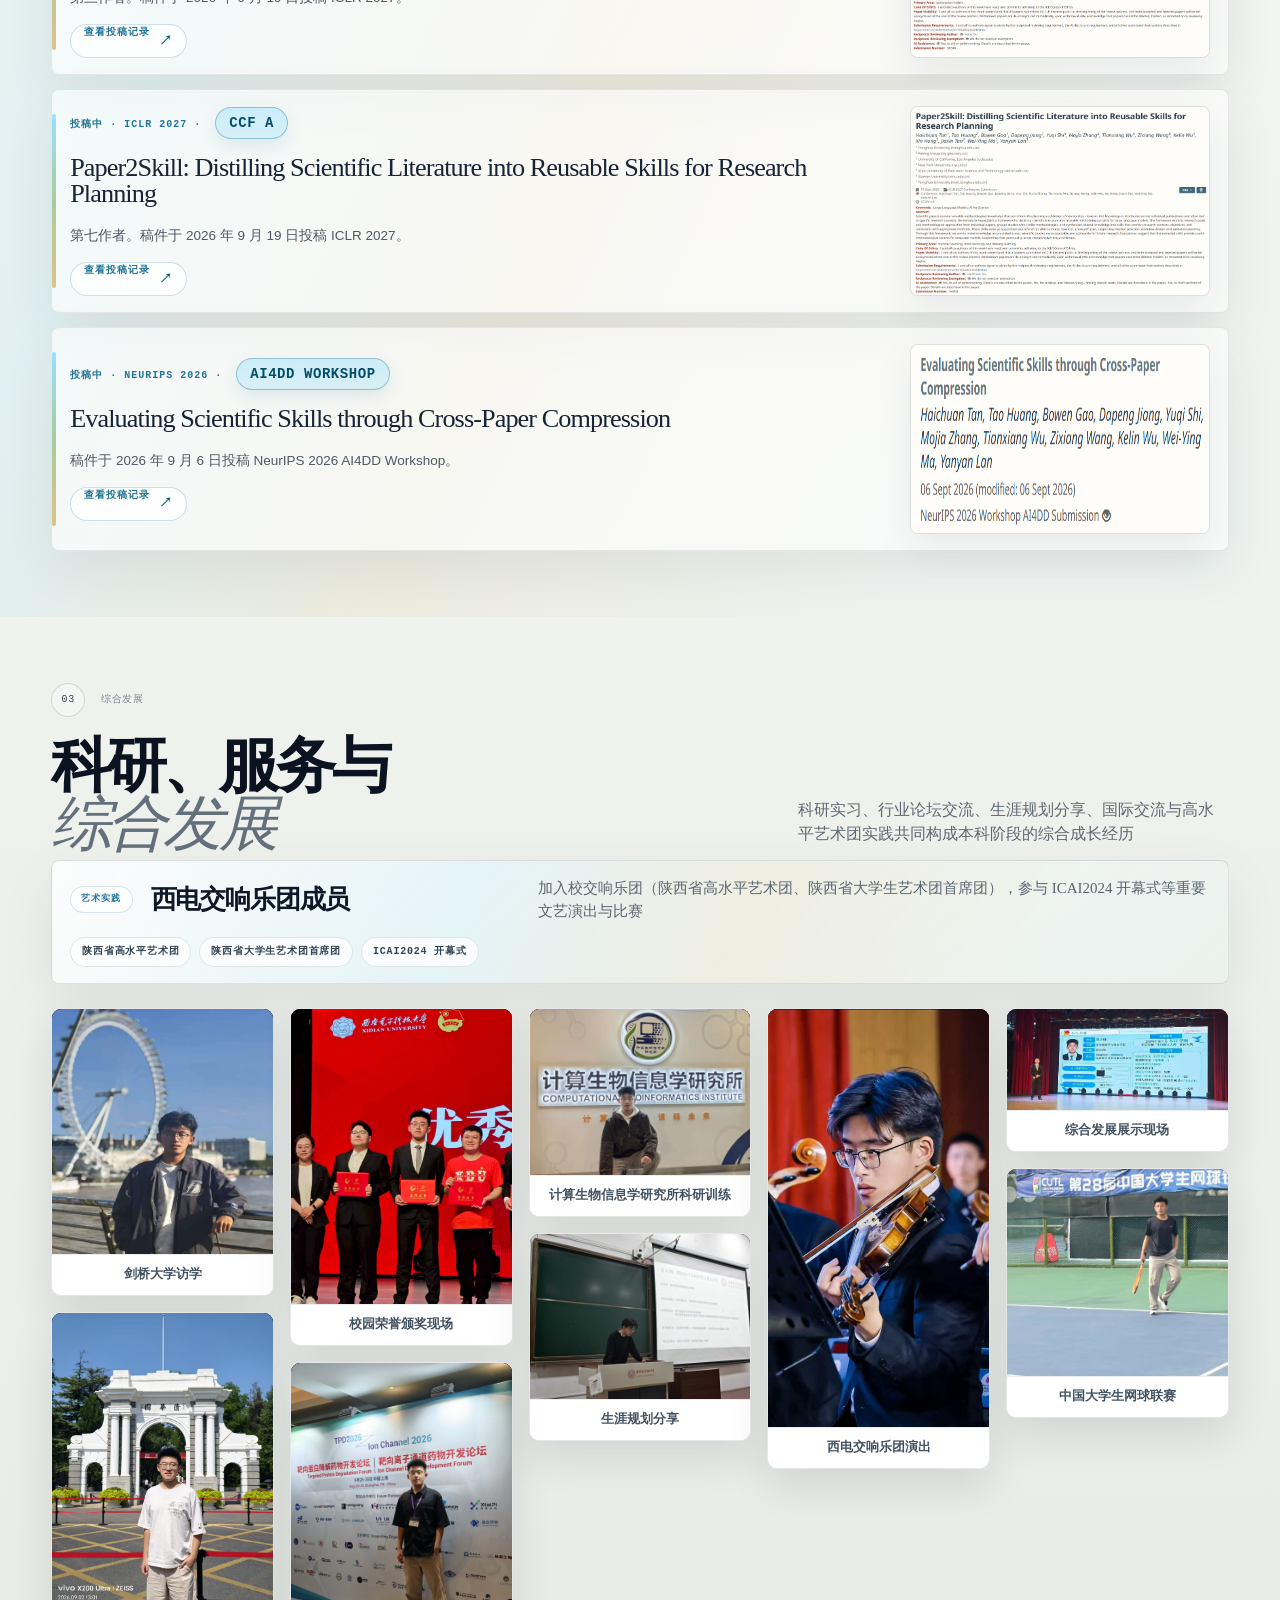
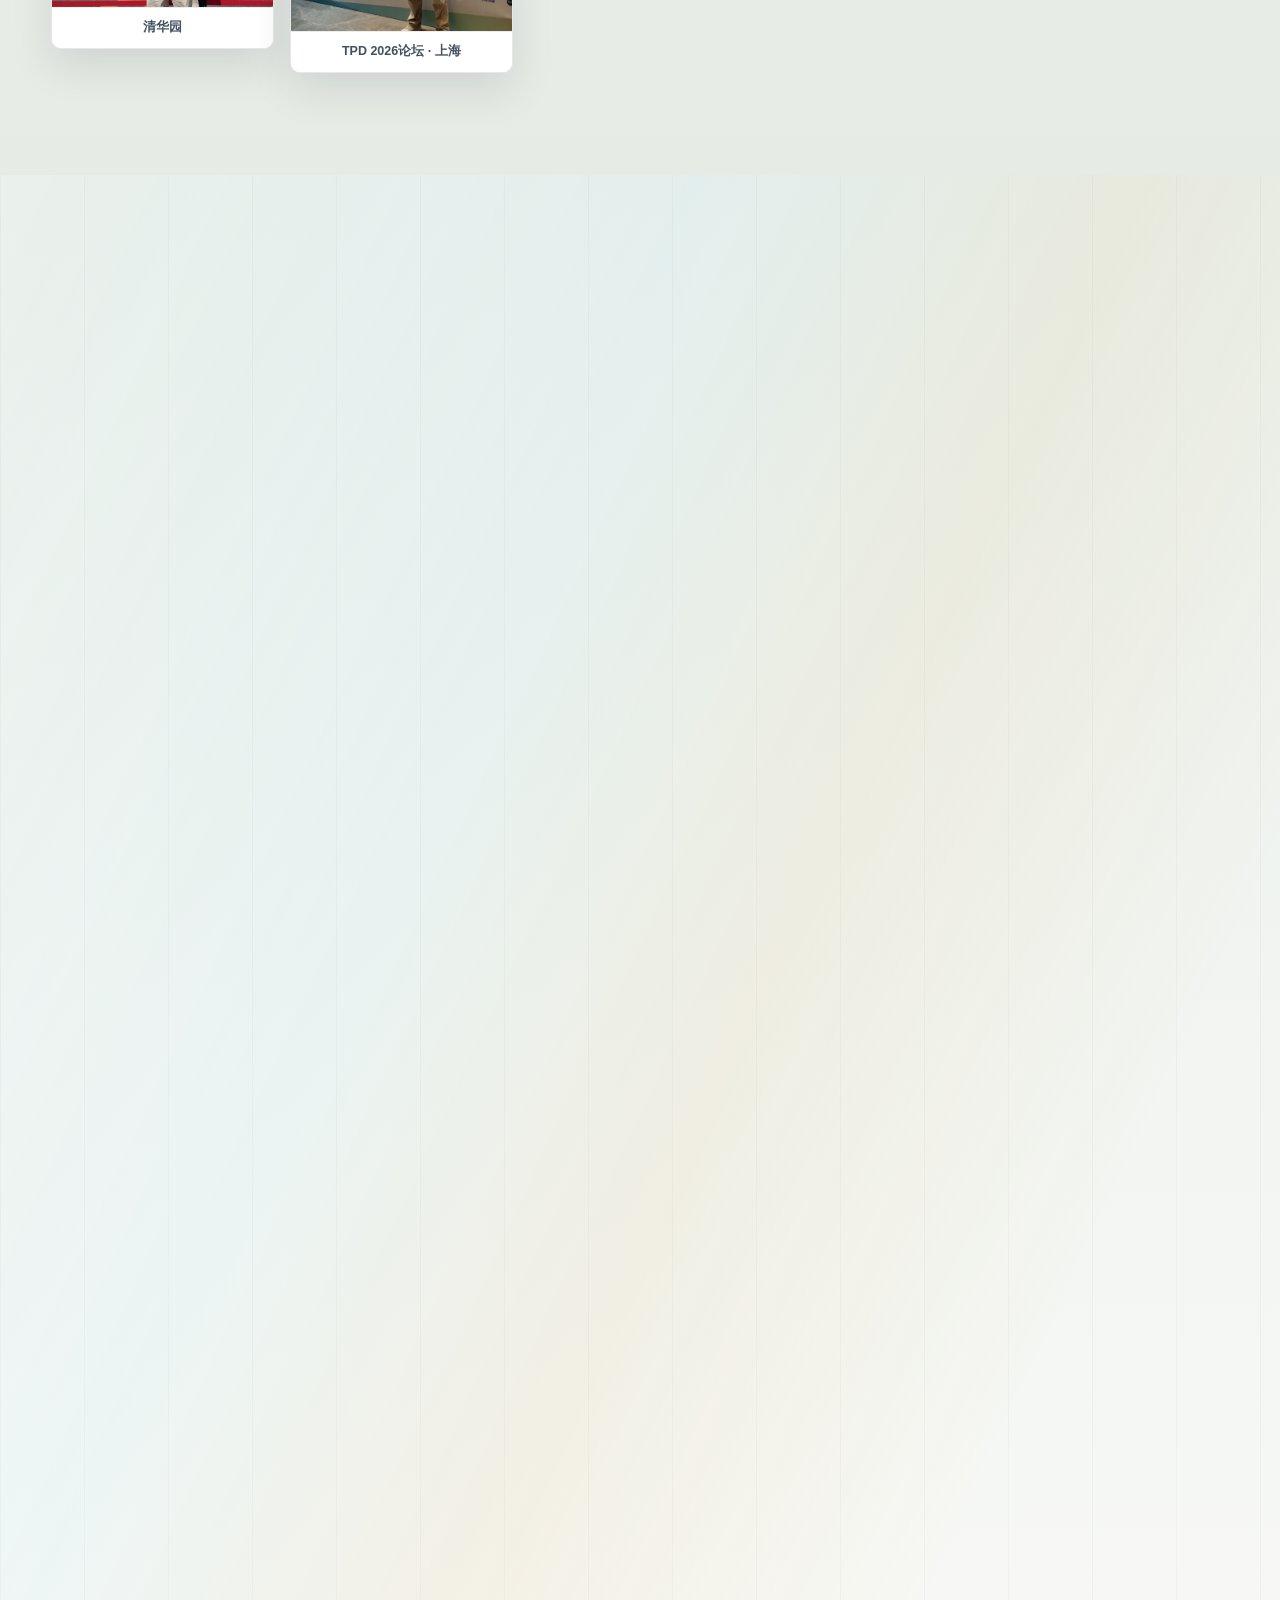
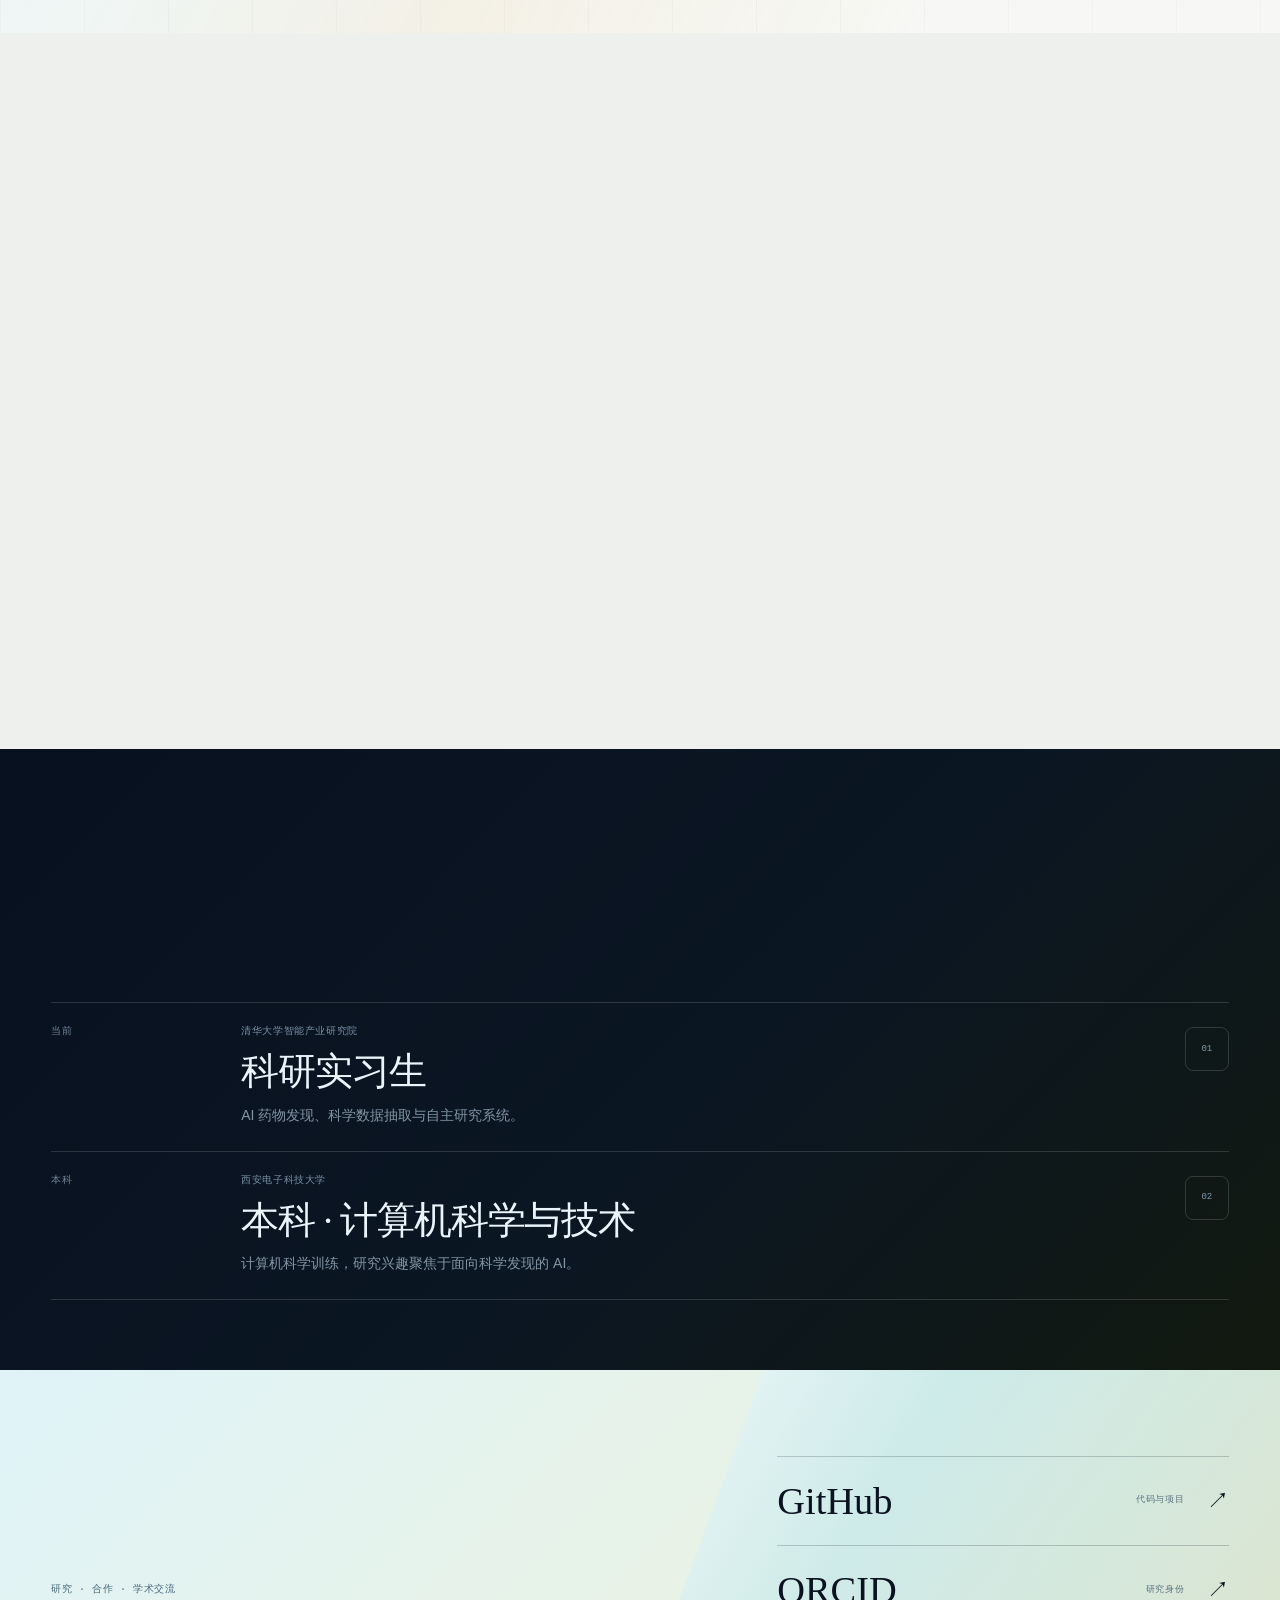
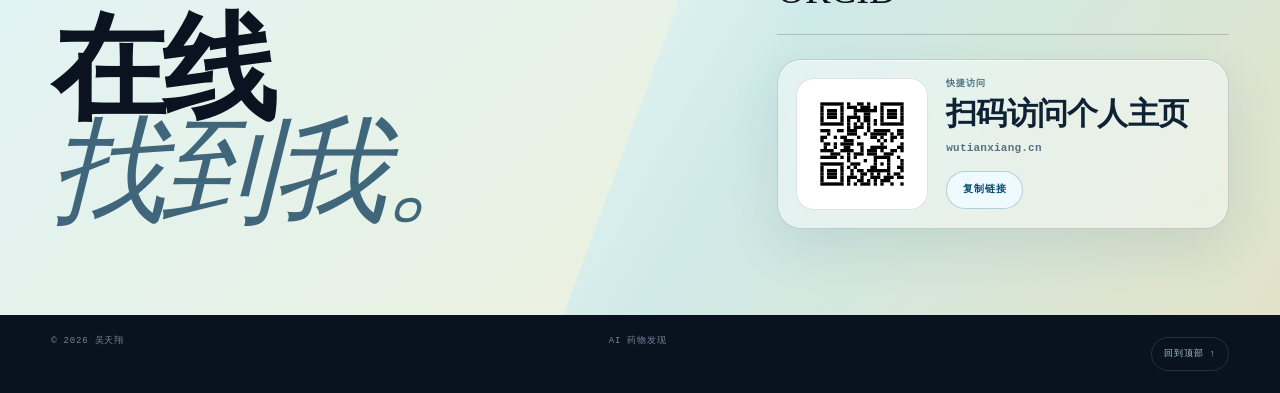
==== commit 6c57b2ef: "恢复封面研究方向概述与原版简写" ====
--- a/index.html
+++ b/index.html
@@ -114,8 +114,8 @@
     ]
   }
   </script>
-  <link rel="stylesheet" href="styles.css?v=20261109-03" />
-  <script defer src="script.js?v=20261109-03"></script>
+  <link rel="stylesheet" href="styles.css?v=20261110-01" />
+  <script defer src="script.js?v=20261110-01"></script>
 </head>
 <body>
   <div class="ambient-spotlight" aria-hidden="true"></div>
@@ -175,7 +175,7 @@
         <div class="search-alias" data-i18n="hero.searchAlias">吴天翔 · Tianxiang Wu · wutianxiang</div>
 
         <p class="hero-lede" data-i18n-html="hero.lede">
-          聚焦 AI 药物发现与科学数据系统；<em>Bioinformatics（CCF A）</em>与<em>FCS（CCF B / JCR Q1）</em>论文已发表。
+          构建用于计算药物发现的<em>可靠科学数据系统</em>与<em>表征学习方法</em>。
         </p>
 
         <div class="hero-actions">
@@ -204,7 +204,7 @@
           </div>
           <div class="portrait-strip">
             <span data-i18n="portrait.badge1">国家奖学金（连续两年）</span>
-            <span data-i18n="portrait.badge2">已发表 · CCF A / CCF B（JCR Q1）</span>
+            <span data-i18n="portrait.badge2">Bioinformatics · CCF A</span>
             <span data-i18n="portrait.badge3">专业综合 4 / 459</span>
           </div>
         </div>
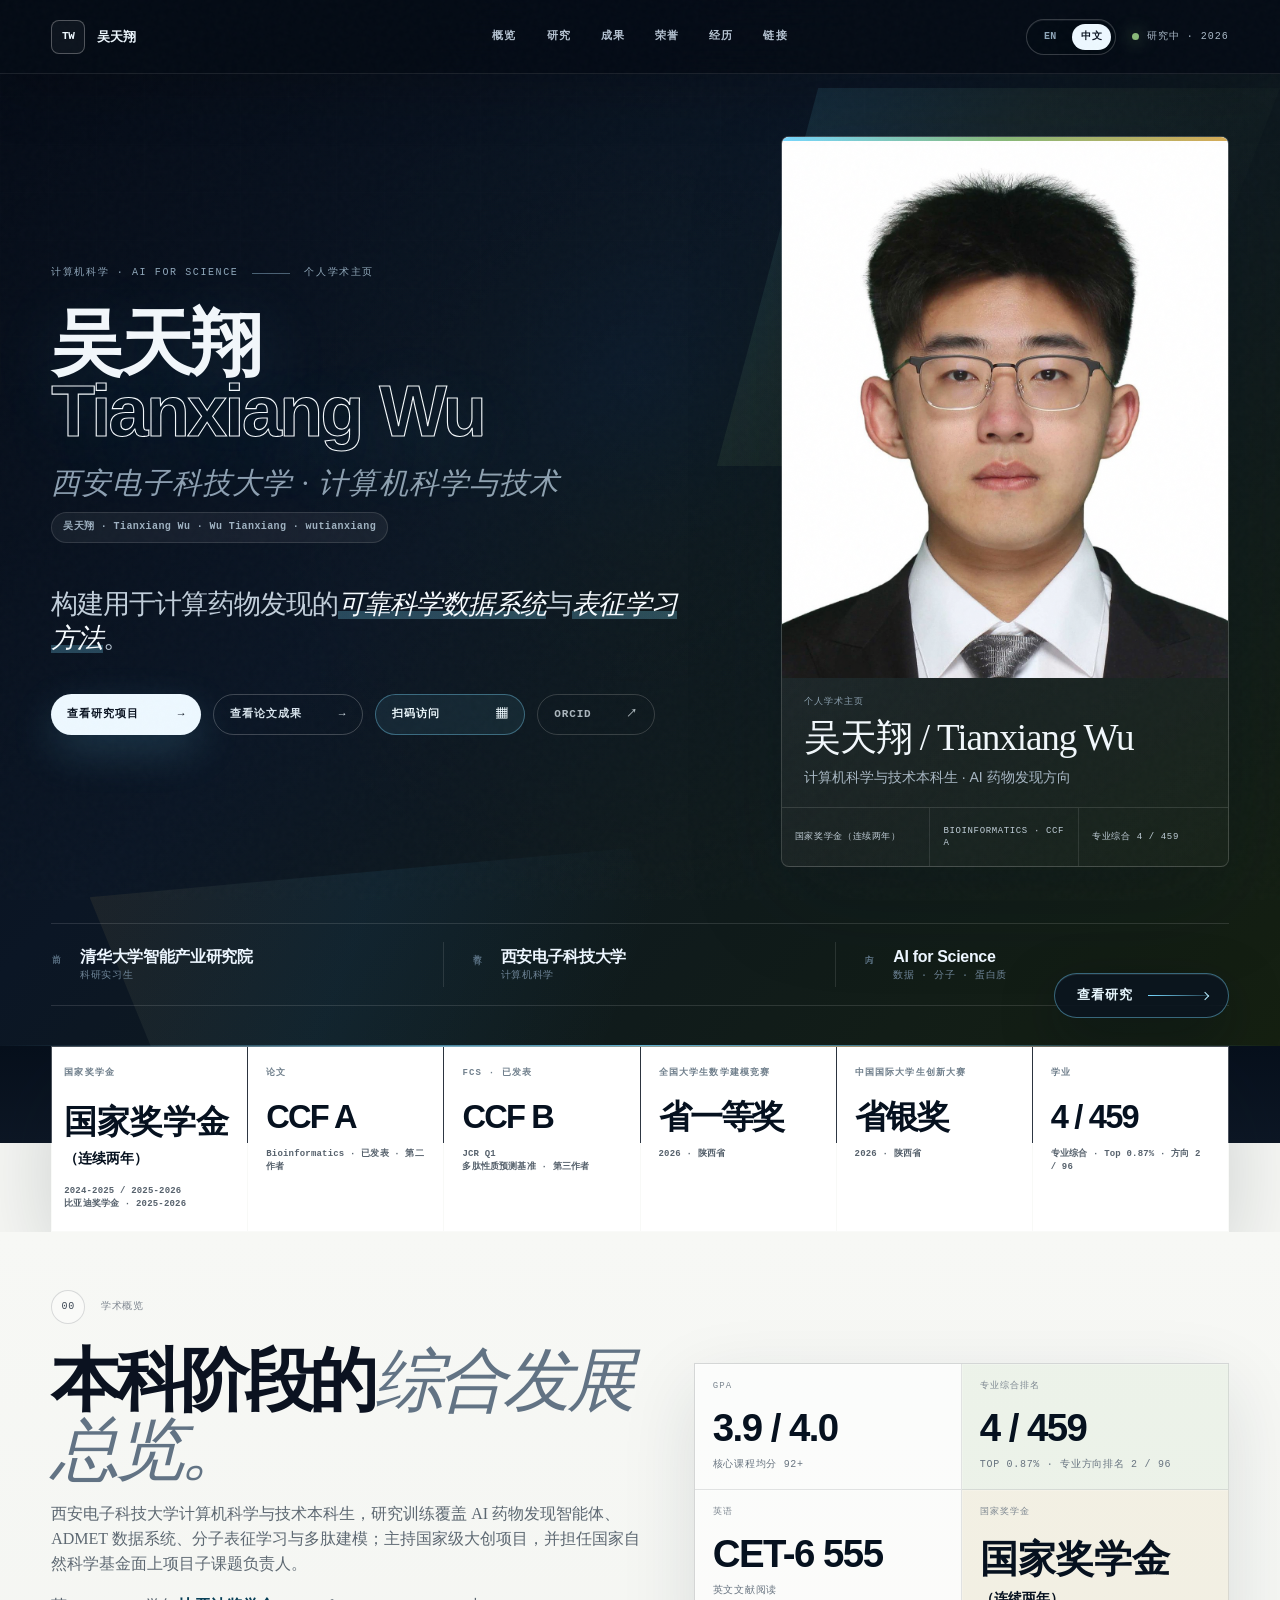
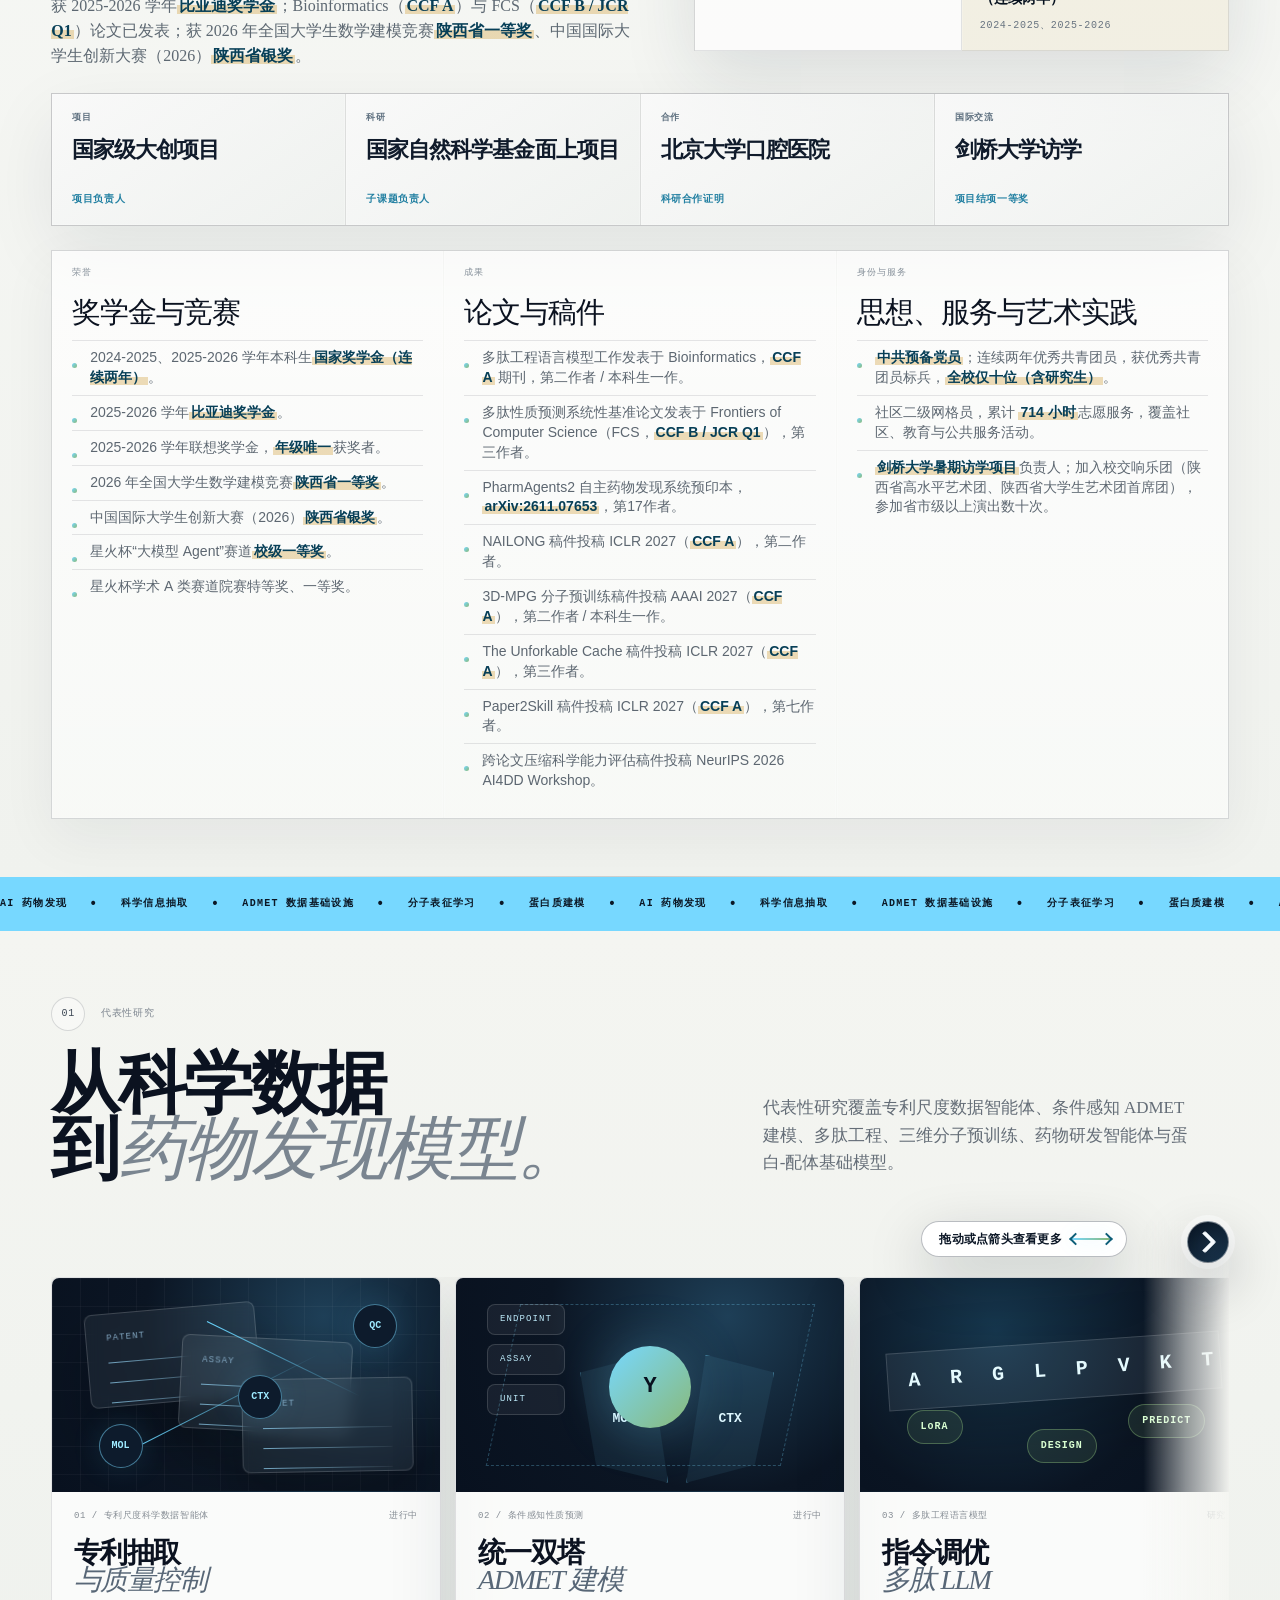
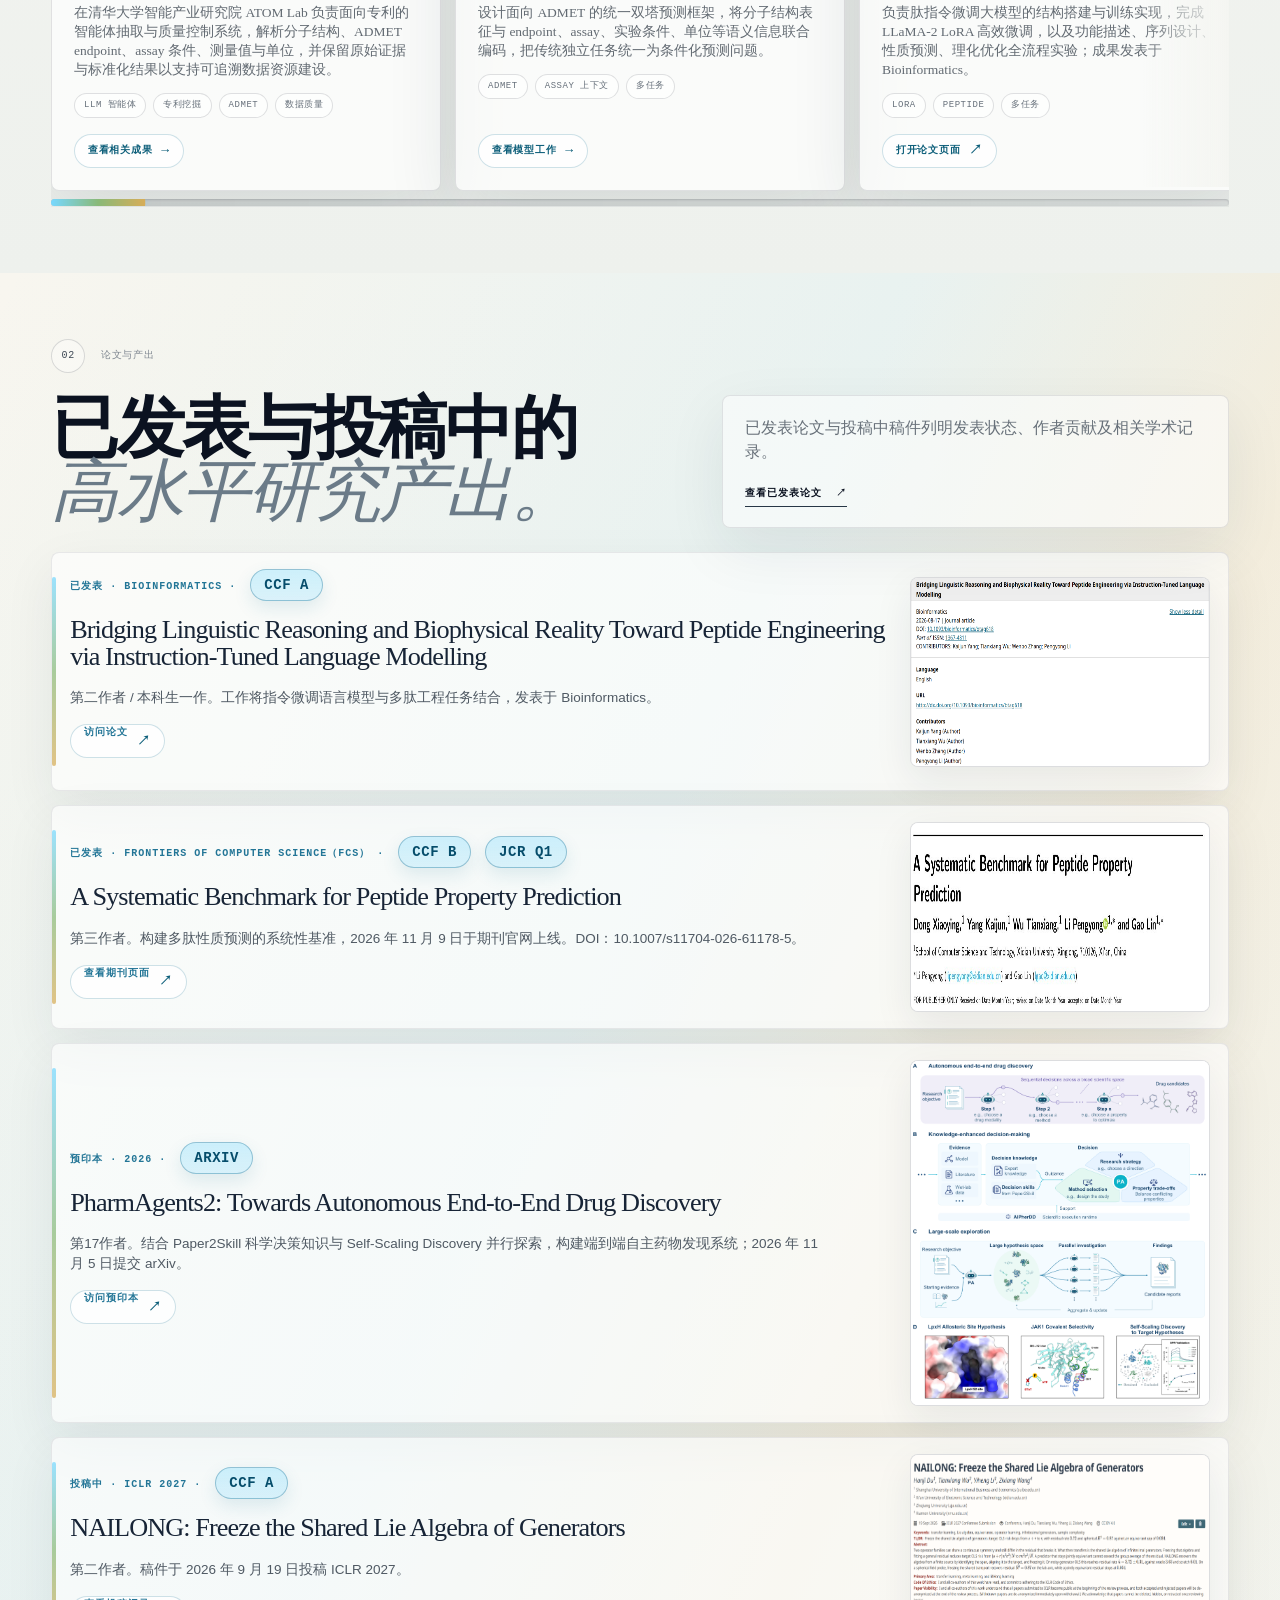
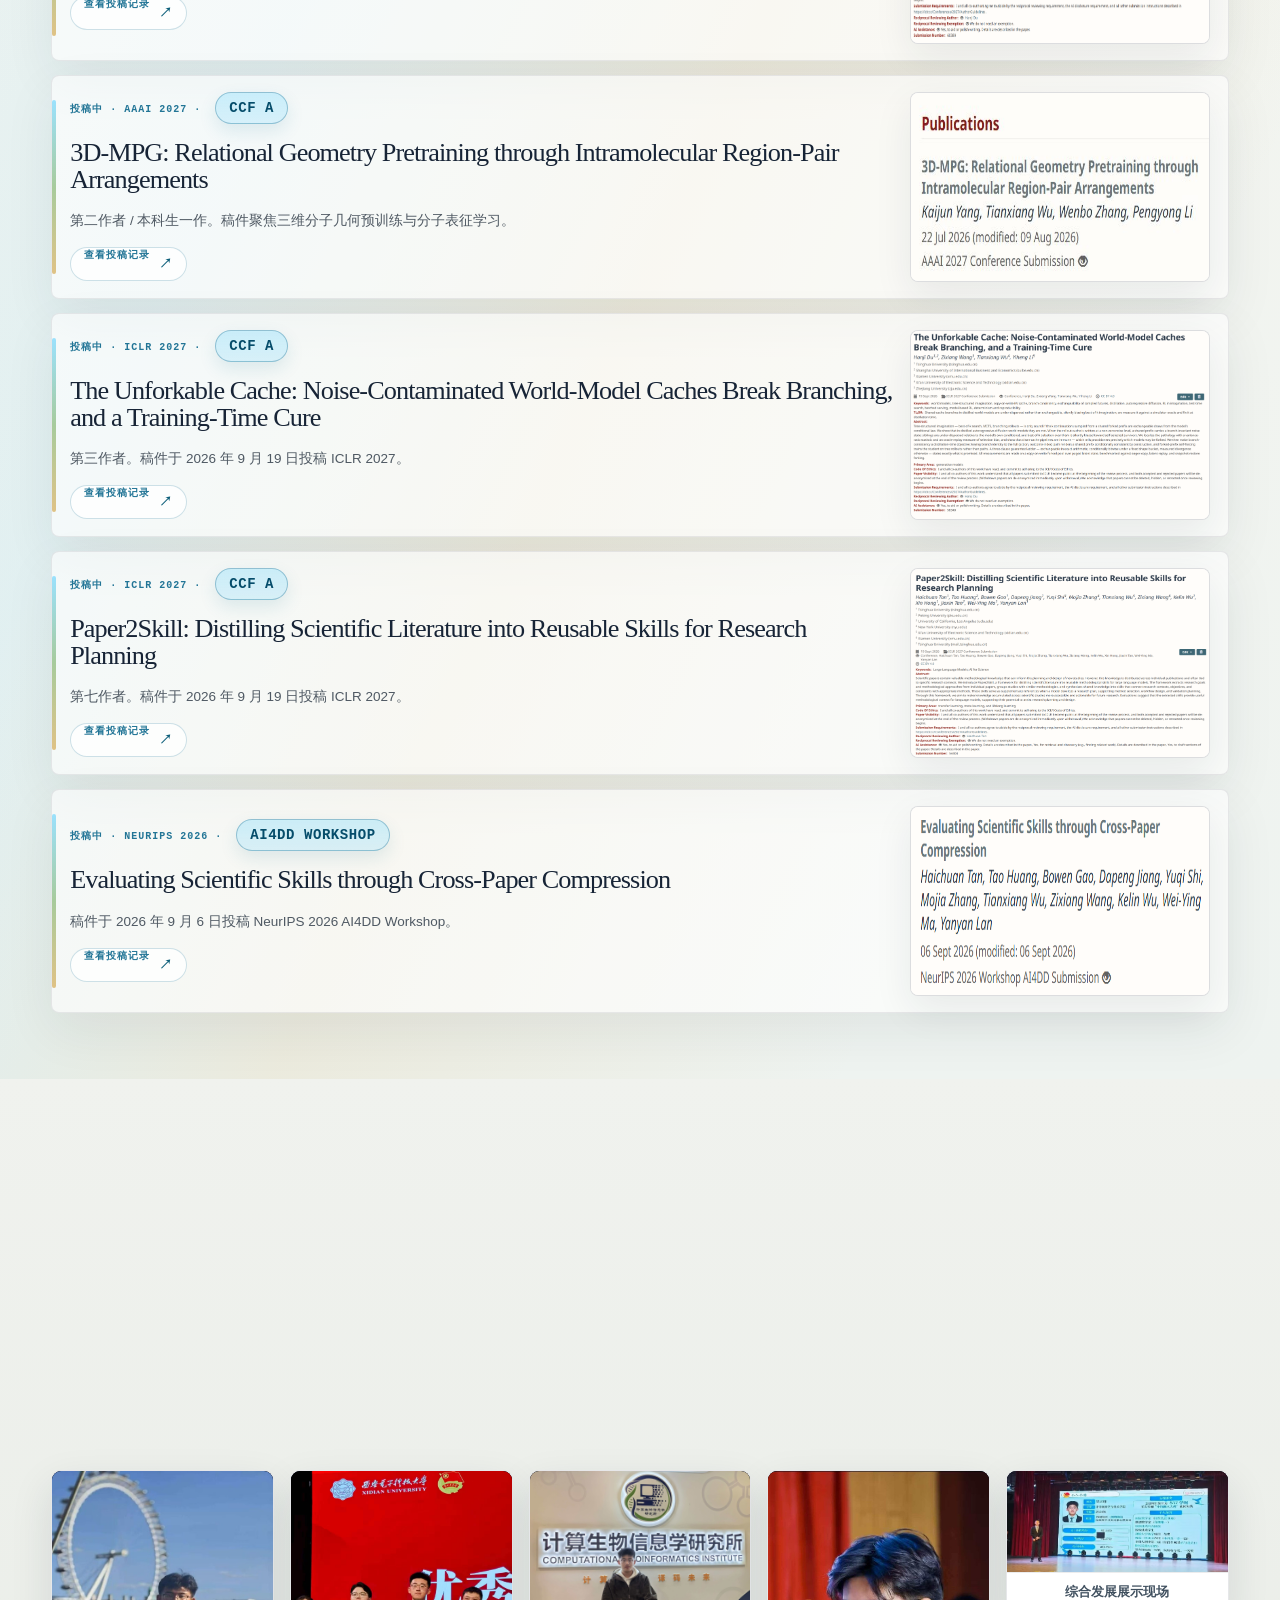
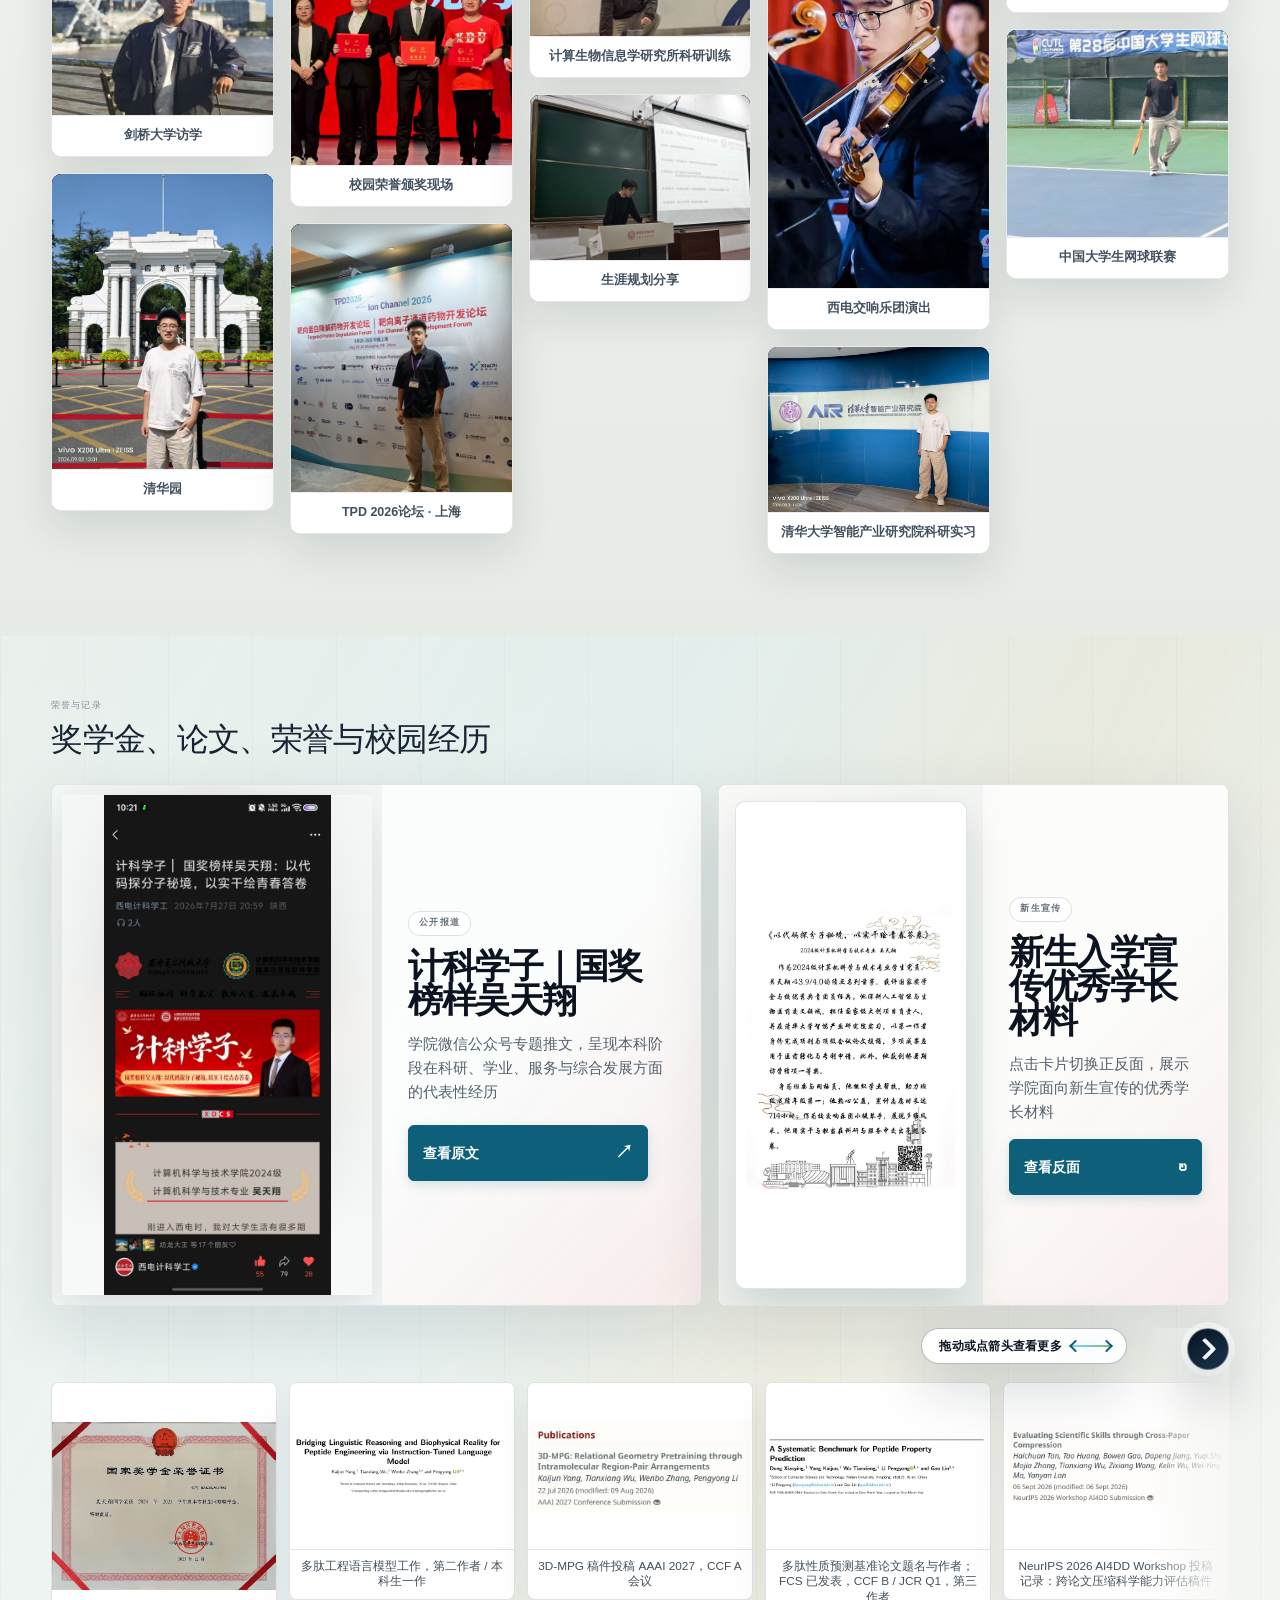
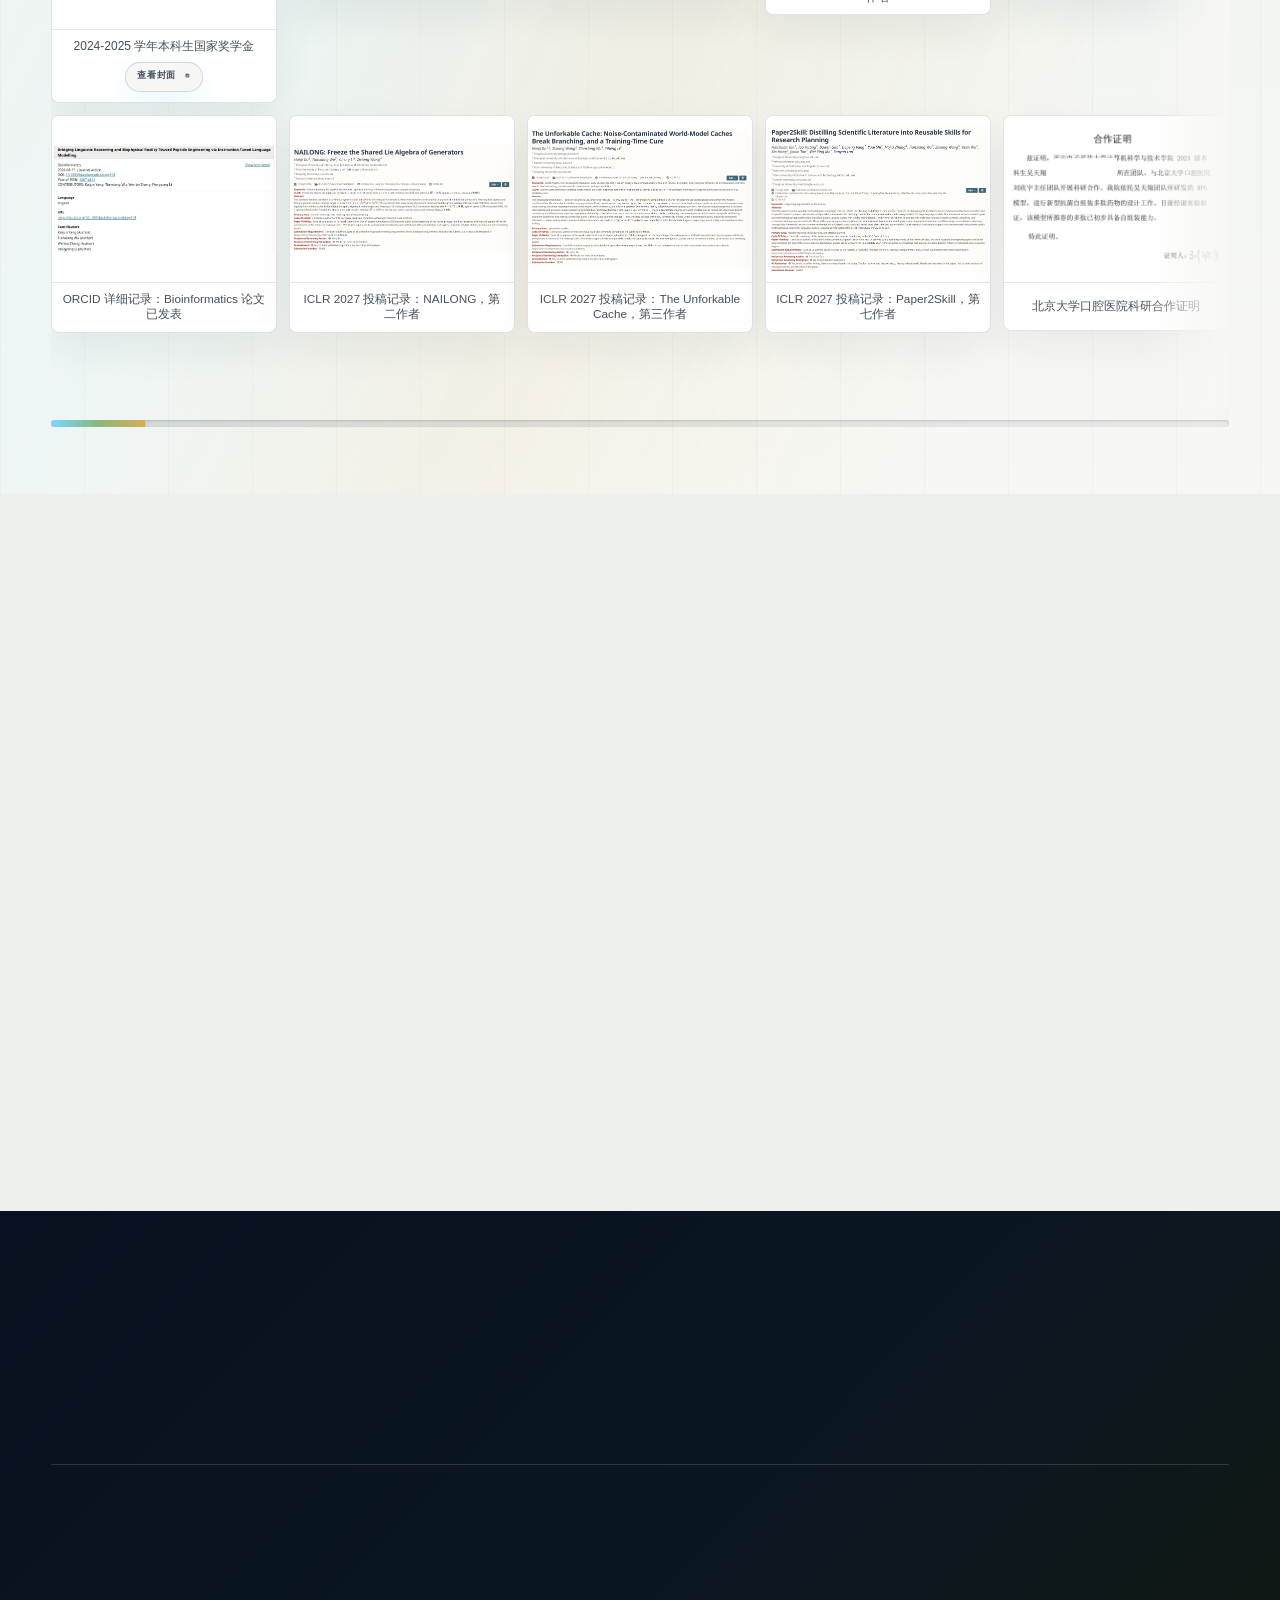
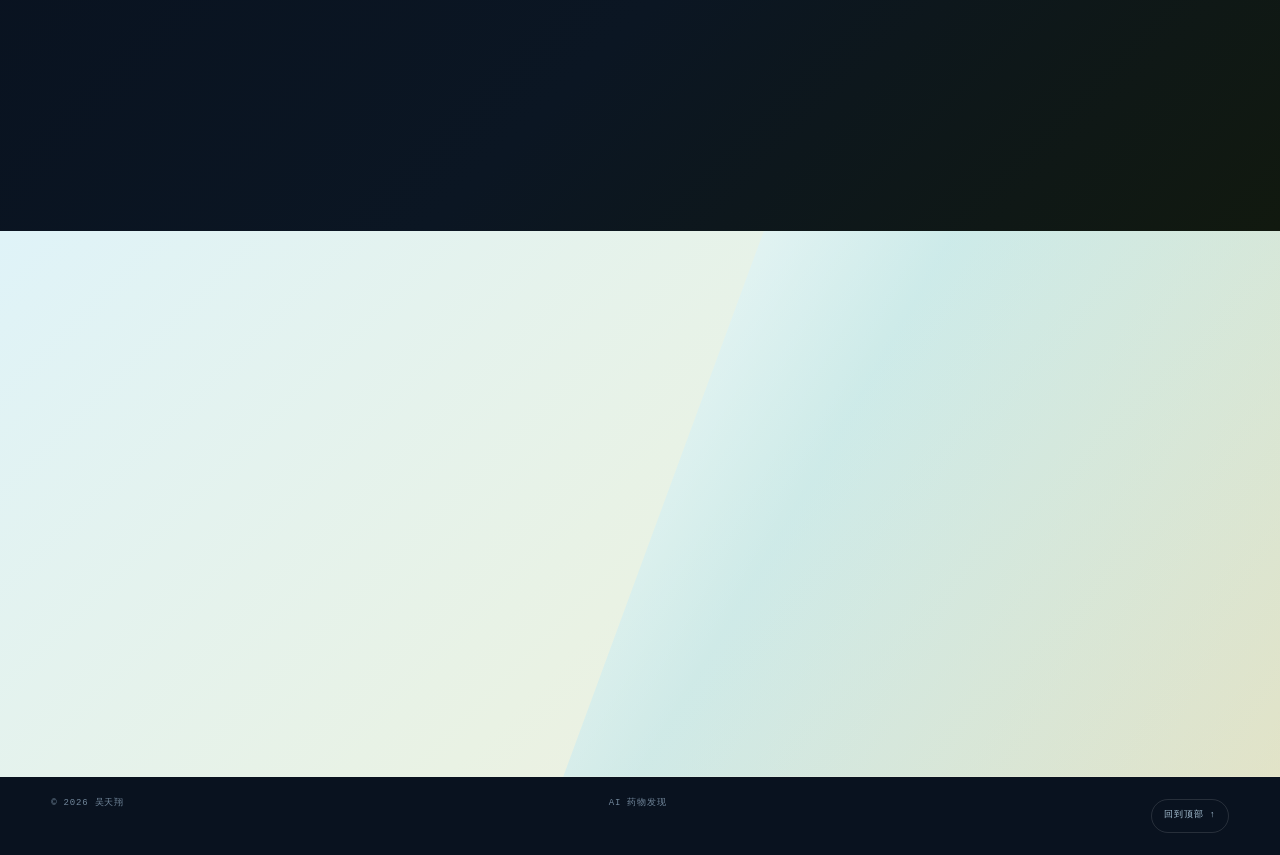
==== commit f1876a53: "新增比亚迪奖学金与 PharmAgents2 预印本成果" ====
--- a/index.html
+++ b/index.html
@@ -114,8 +114,8 @@
     ]
   }
   </script>
-  <link rel="stylesheet" href="styles.css?v=20261110-01" />
-  <script defer src="script.js?v=20261110-01"></script>
+  <link rel="stylesheet" href="styles.css?v=20261120-01" />
+  <script defer src="script.js?v=20261120-01"></script>
 </head>
 <body>
   <div class="ambient-spotlight" aria-hidden="true"></div>
@@ -240,6 +240,7 @@
           <span data-i18n="spotlight.scholarship.kicker">国家奖学金</span>
           <strong class="scholarship-title" data-i18n-html="spotlight.scholarship.value">国家奖学金<small>（连续两年）</small></strong>
           <small data-i18n="spotlight.scholarship.note">2024-2025 / 2025-2026</small>
+          <small data-i18n="spotlight.byd.note">比亚迪奖学金 · 2025-2026</small>
         </a>
         <a class="spotlight-card" href="https://doi.org/10.1093/bioinformatics/btag618" target="_blank" rel="noreferrer">
           <span data-i18n="spotlight.paper.kicker">Publication</span>
@@ -276,7 +277,7 @@
         <div class="profile-lead reveal">
           <h2 data-i18n-html="profile.heading">本科阶段的<em>综合发展总览。</em></h2>
           <p data-i18n="profile.summary">Computer Science undergraduate at Xidian University with research training across AIDD agents, ADMET data systems, molecular representation learning and peptide modeling.</p>
-          <p data-i18n-html="profile.highlights">Bioinformatics（<strong class="highlight">CCF A</strong>）与 FCS（<strong class="highlight">CCF B / JCR Q1</strong>）论文已发表；获 2026 年全国大学生数学建模竞赛<strong class="highlight">陕西省一等奖</strong>、中国国际大学生创新大赛（2026）<strong class="highlight">陕西省银奖</strong>。</p>
+          <p data-i18n-html="profile.highlights">获 2025-2026 学年<strong class="highlight">比亚迪奖学金</strong>；Bioinformatics（<strong class="highlight">CCF A</strong>）与 FCS（<strong class="highlight">CCF B / JCR Q1</strong>）论文已发表；获 2026 年全国大学生数学建模竞赛<strong class="highlight">陕西省一等奖</strong>、中国国际大学生创新大赛（2026）<strong class="highlight">陕西省银奖</strong>。</p>
         </div>
         <div class="metric-grid reveal">
           <div class="metric"><span data-i18n="metric.gpa.label">GPA</span><strong>3.9 / 4.0</strong><small data-i18n="metric.gpa.note">Core average 92+</small></div>
@@ -315,6 +316,7 @@
           <h3 data-i18n="profile.awards.title">Scholarships & competitions</h3>
           <ul>
             <li data-i18n-html="profile.awards.item1">2024-2025、2025-2026 学年本科生<strong class="highlight">国家奖学金（连续两年）</strong>。</li>
+            <li id="award-byd-scholarship" data-i18n-html="profile.awards.byd">2025-2026 学年<strong class="highlight">比亚迪奖学金</strong>。</li>
             <li data-i18n-html="profile.awards.item2">Lenovo Scholarship, 2025-2026, the only recipient in the grade.</li>
             <li id="award-cumcm-2026" data-i18n-html="profile.awards.item5">2026 年全国大学生数学建模竞赛<strong class="highlight">陕西省一等奖</strong>。</li>
             <li id="award-innovation-2026" data-i18n-html="profile.awards.item6">中国国际大学生创新大赛（2026）<strong class="highlight">陕西省银奖</strong>。</li>
@@ -328,6 +330,7 @@
           <ul>
             <li data-i18n-html="profile.outputs.item1">Bioinformatics work on peptide engineering language models, published as second author / undergraduate lead author.</li>
             <li data-i18n-html="profile.outputs.item5">多肽性质预测系统性基准论文发表于 Frontiers of Computer Science（FCS，<strong class="highlight">CCF B / JCR Q1</strong>），第三作者。</li>
+            <li data-i18n-html="profile.outputs.pharmagents2">PharmAgents2 自主药物发现系统预印本，<strong class="highlight">arXiv:2611.07653</strong>，第17作者。</li>
             <li data-i18n-html="profile.outputs.item2">NAILONG manuscript submitted to ICLR 2027, a CCF A conference, as second author.</li>
             <li data-i18n-html="profile.outputs.item3">3D-MPG molecular pretraining manuscript submitted to AAAI 2027, a CCF A conference, as second author / undergraduate lead author.</li>
             <li data-i18n-html="profile.outputs.item4">The Unforkable Cache manuscript submitted to ICLR 2027, a CCF A conference, as third author.</li>
@@ -540,6 +543,17 @@
           </div>
           <a href="assets/evidence/peptide-benchmark-title.jpg" target="_blank" rel="noreferrer">
             <img src="assets/evidence/peptide-benchmark-title.jpg" alt="Peptide benchmark manuscript evidence" loading="lazy" />
+          </a>
+        </article>
+        <article class="publication-card" id="publication-pharmagents2">
+          <div>
+            <span data-i18n-html="pub8.status">预印本 · 2026 · <strong>arXiv</strong></span>
+            <h3>PharmAgents2: Towards Autonomous End-to-End Drug Discovery</h3>
+            <p data-i18n="pub8.desc">第17作者。结合 Paper2Skill 科学决策知识与 Self-Scaling Discovery 并行探索，构建端到端自主药物发现系统；2026 年 11 月 5 日提交 arXiv。</p>
+            <a class="publication-action" href="https://arxiv.org/abs/2611.07653" target="_blank" rel="noreferrer"><span data-i18n="pub8.action">访问预印本</span><b aria-hidden="true">↗</b></a>
+          </div>
+          <a href="https://arxiv.org/html/2611.07653v1#S1.fig1" target="_blank" rel="noreferrer">
+            <img src="assets/evidence/pharmagents2-overview.png" alt="PharmAgents2 system overview, Figure 1 from the arXiv preprint" loading="lazy" />
           </a>
         </article>
         <article class="publication-card" id="publication-iclr-nailong">
--- a/styles.css
+++ b/styles.css
@@ -3545,6 +3545,8 @@
 }
 /* The section clips labels when the summary track is shifted upward. */
 .spotlight-track{transform:none}
+#publication-pharmagents2>a.image-stage{height:auto!important;aspect-ratio:851/980!important}
+#publication-pharmagents2>a.image-stage>img{object-fit:contain!important}
 .spotlight-card .scholarship-title small,.metric .scholarship-title small{
   display:block;margin-top:6px;font:600 14px/1.4 var(--sans);letter-spacing:0;text-transform:none;color:inherit;
 }
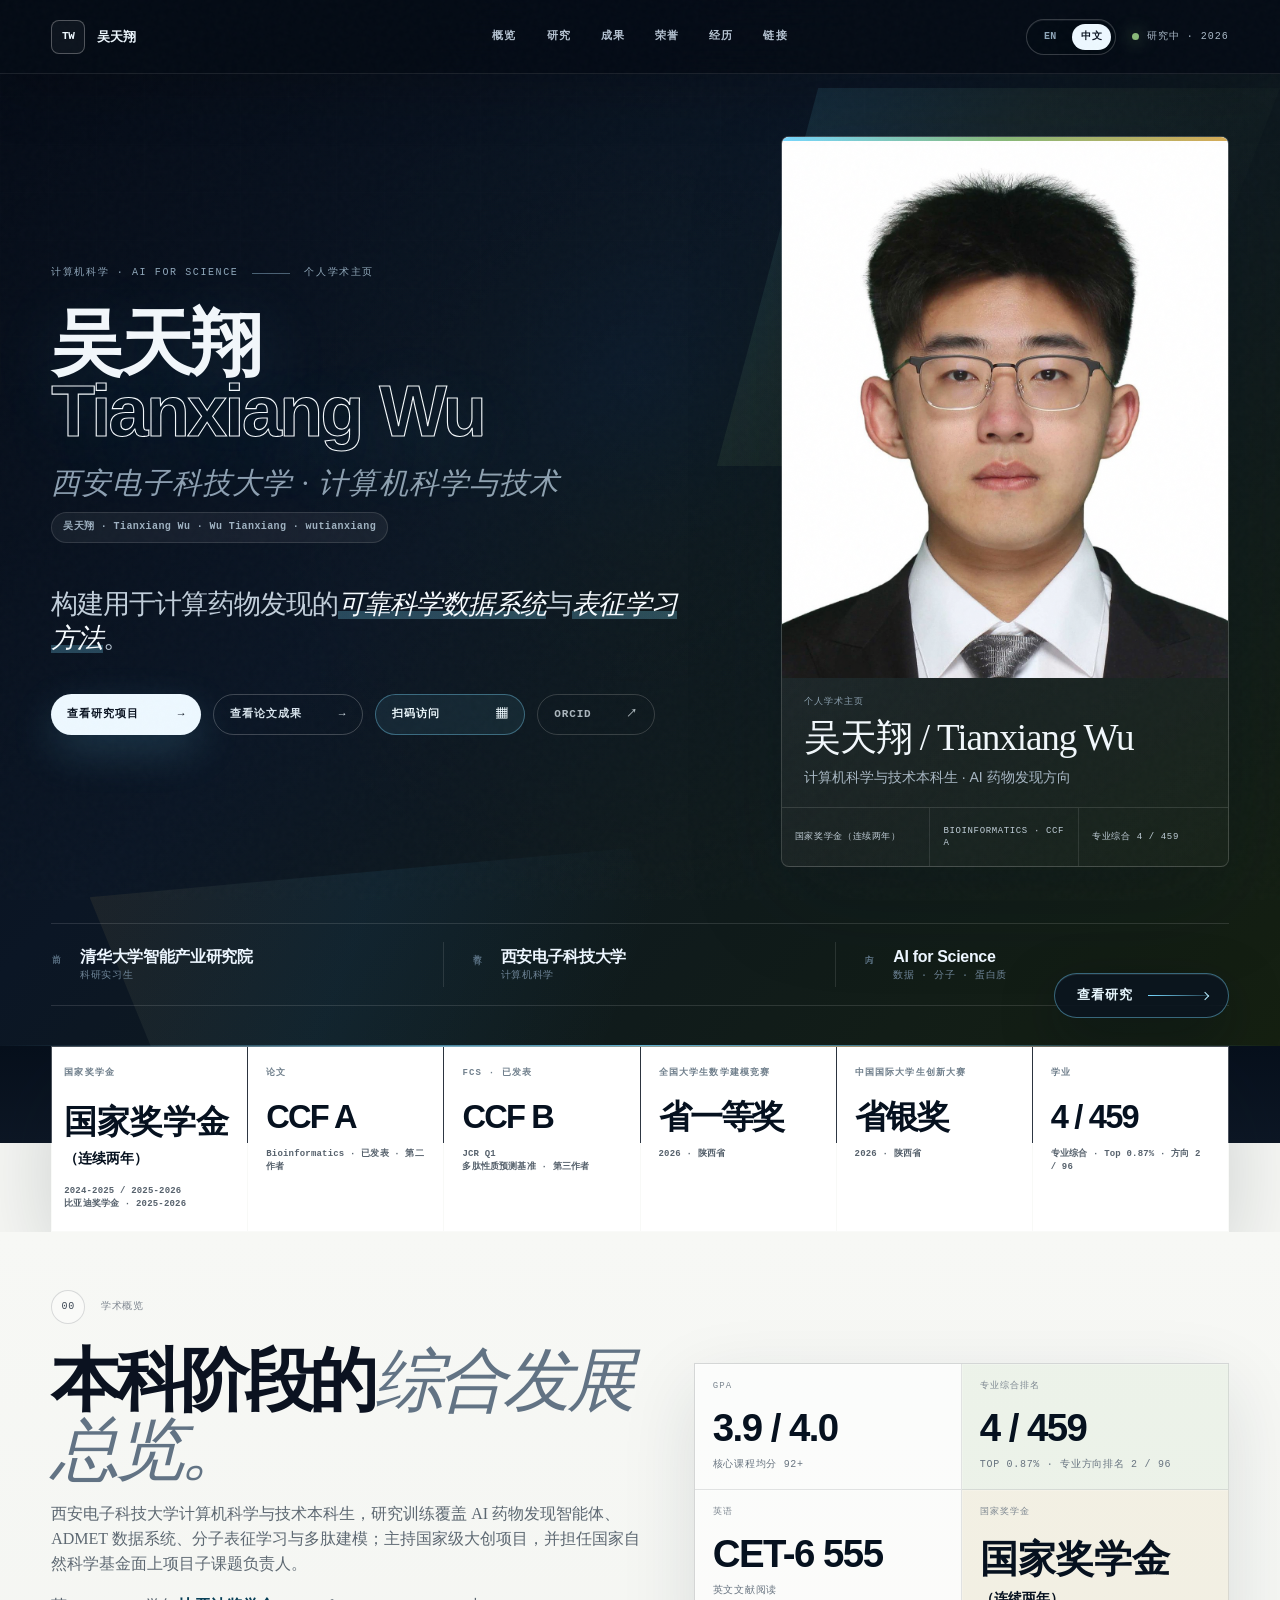
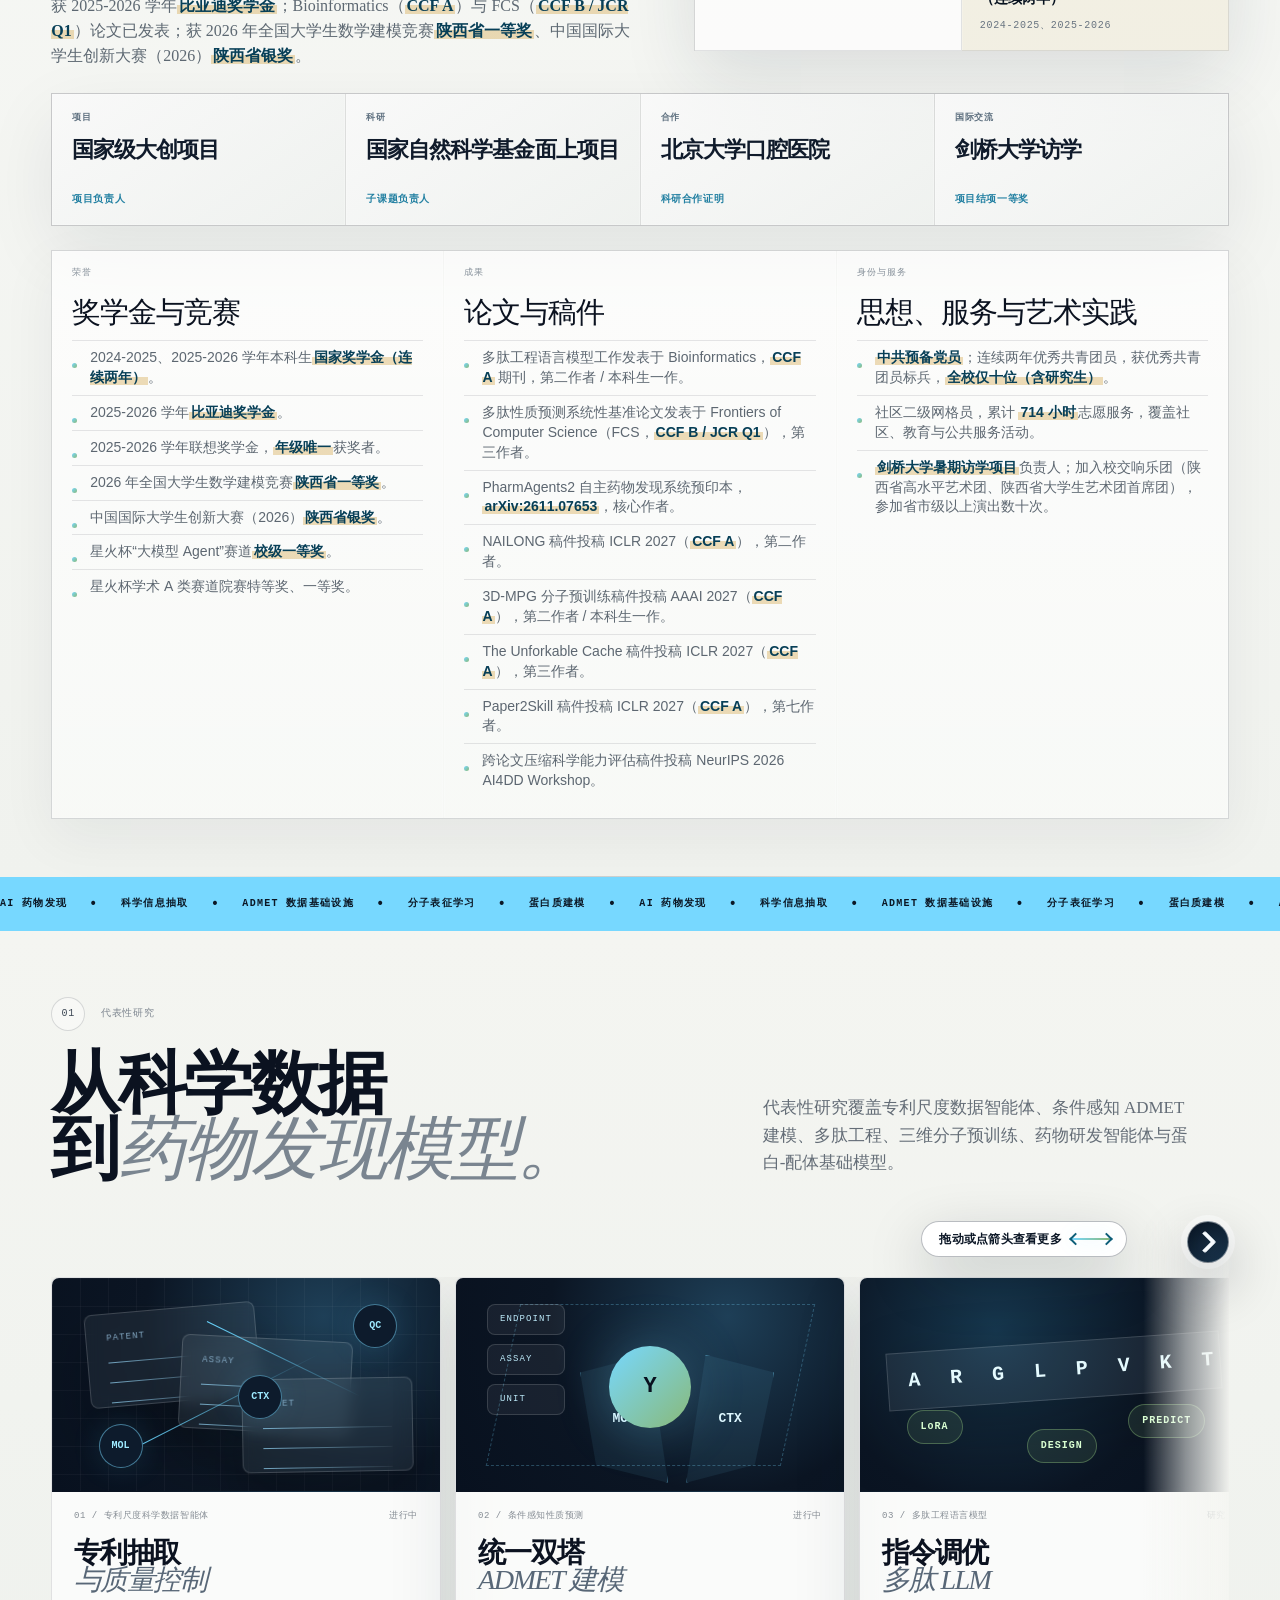
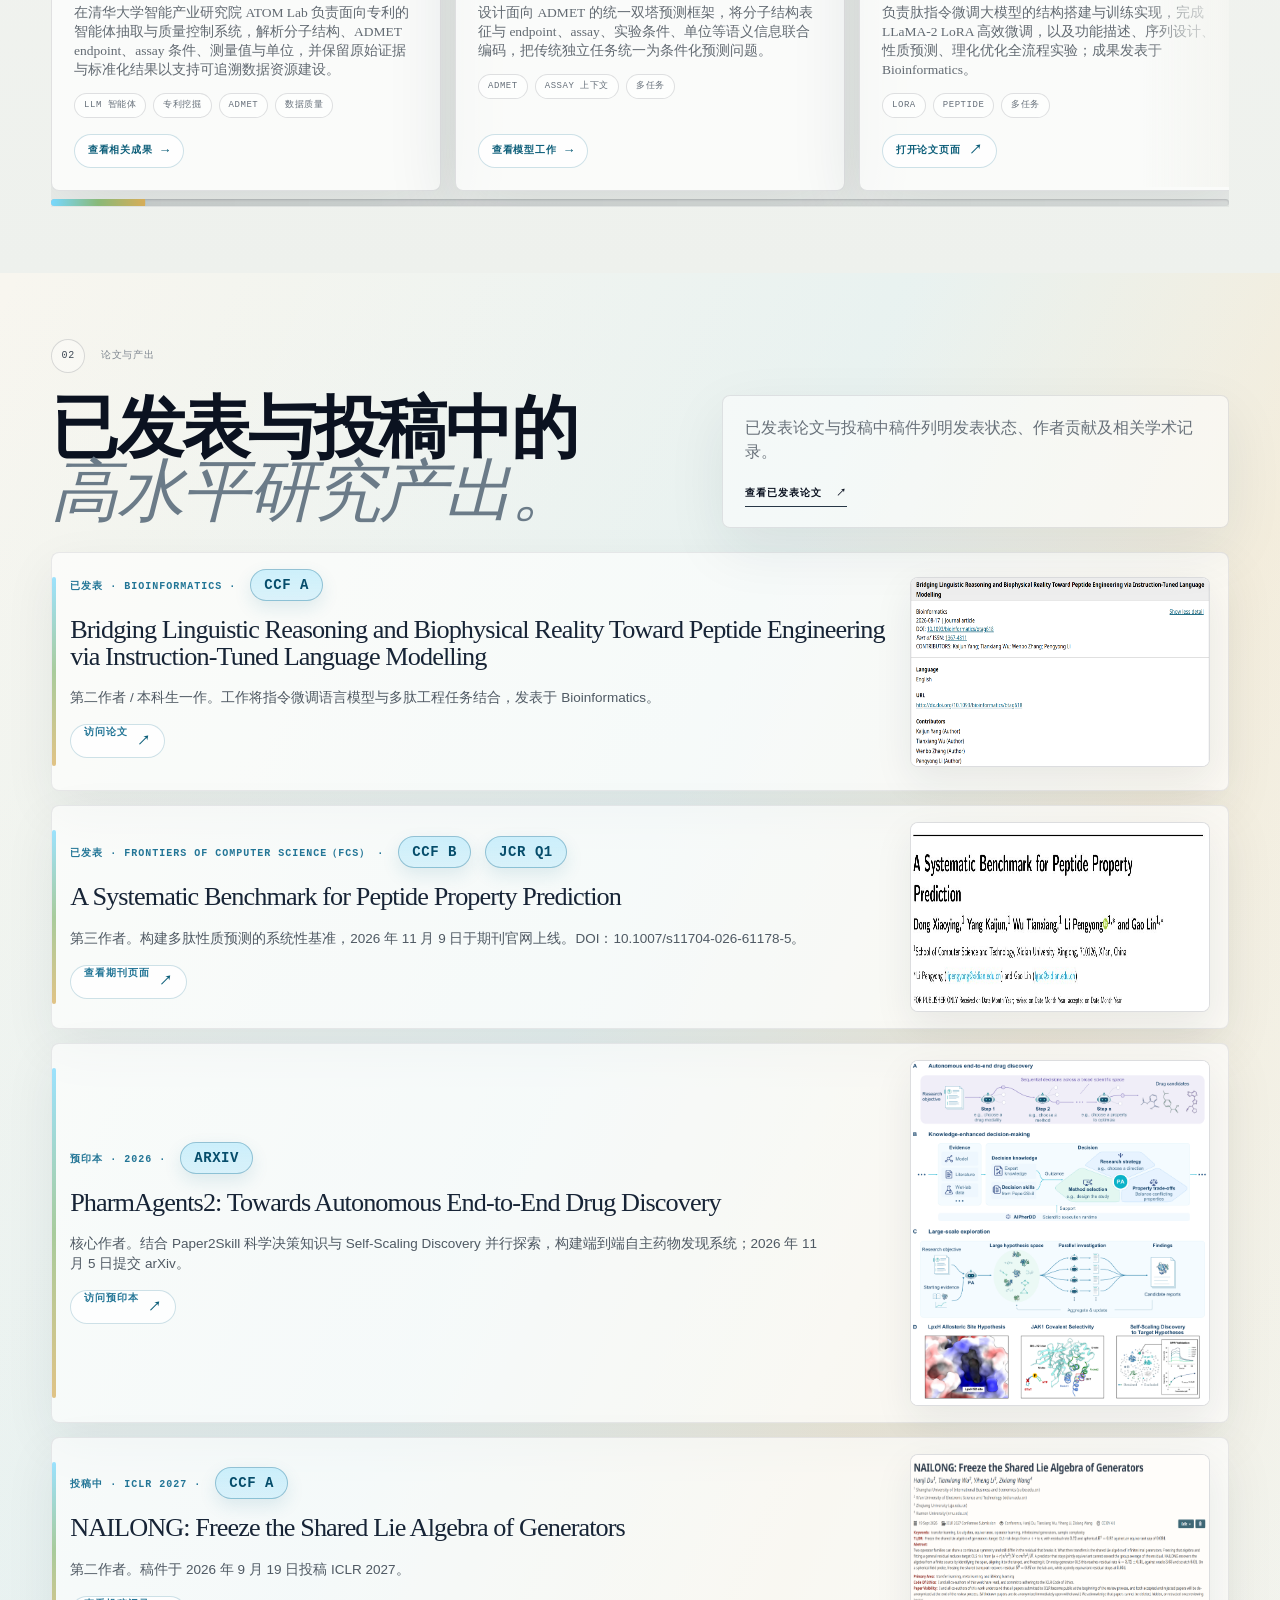
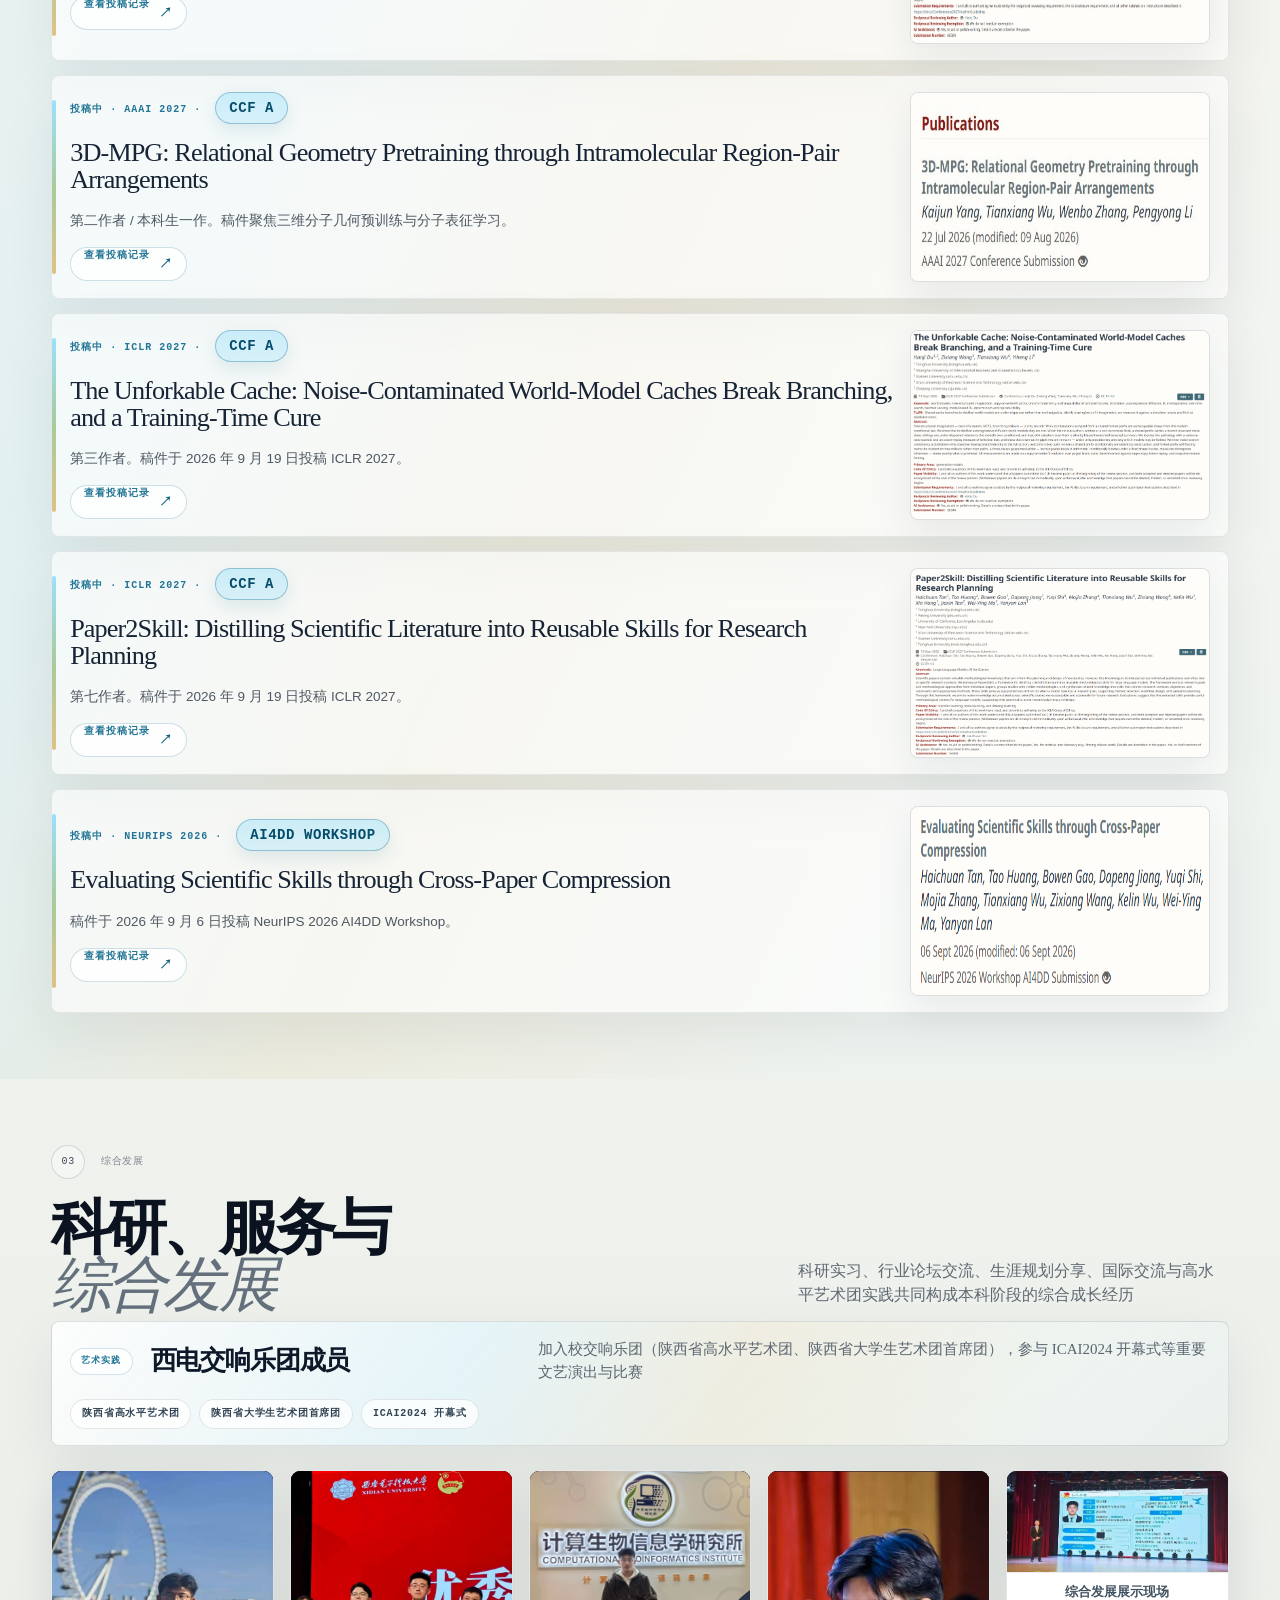
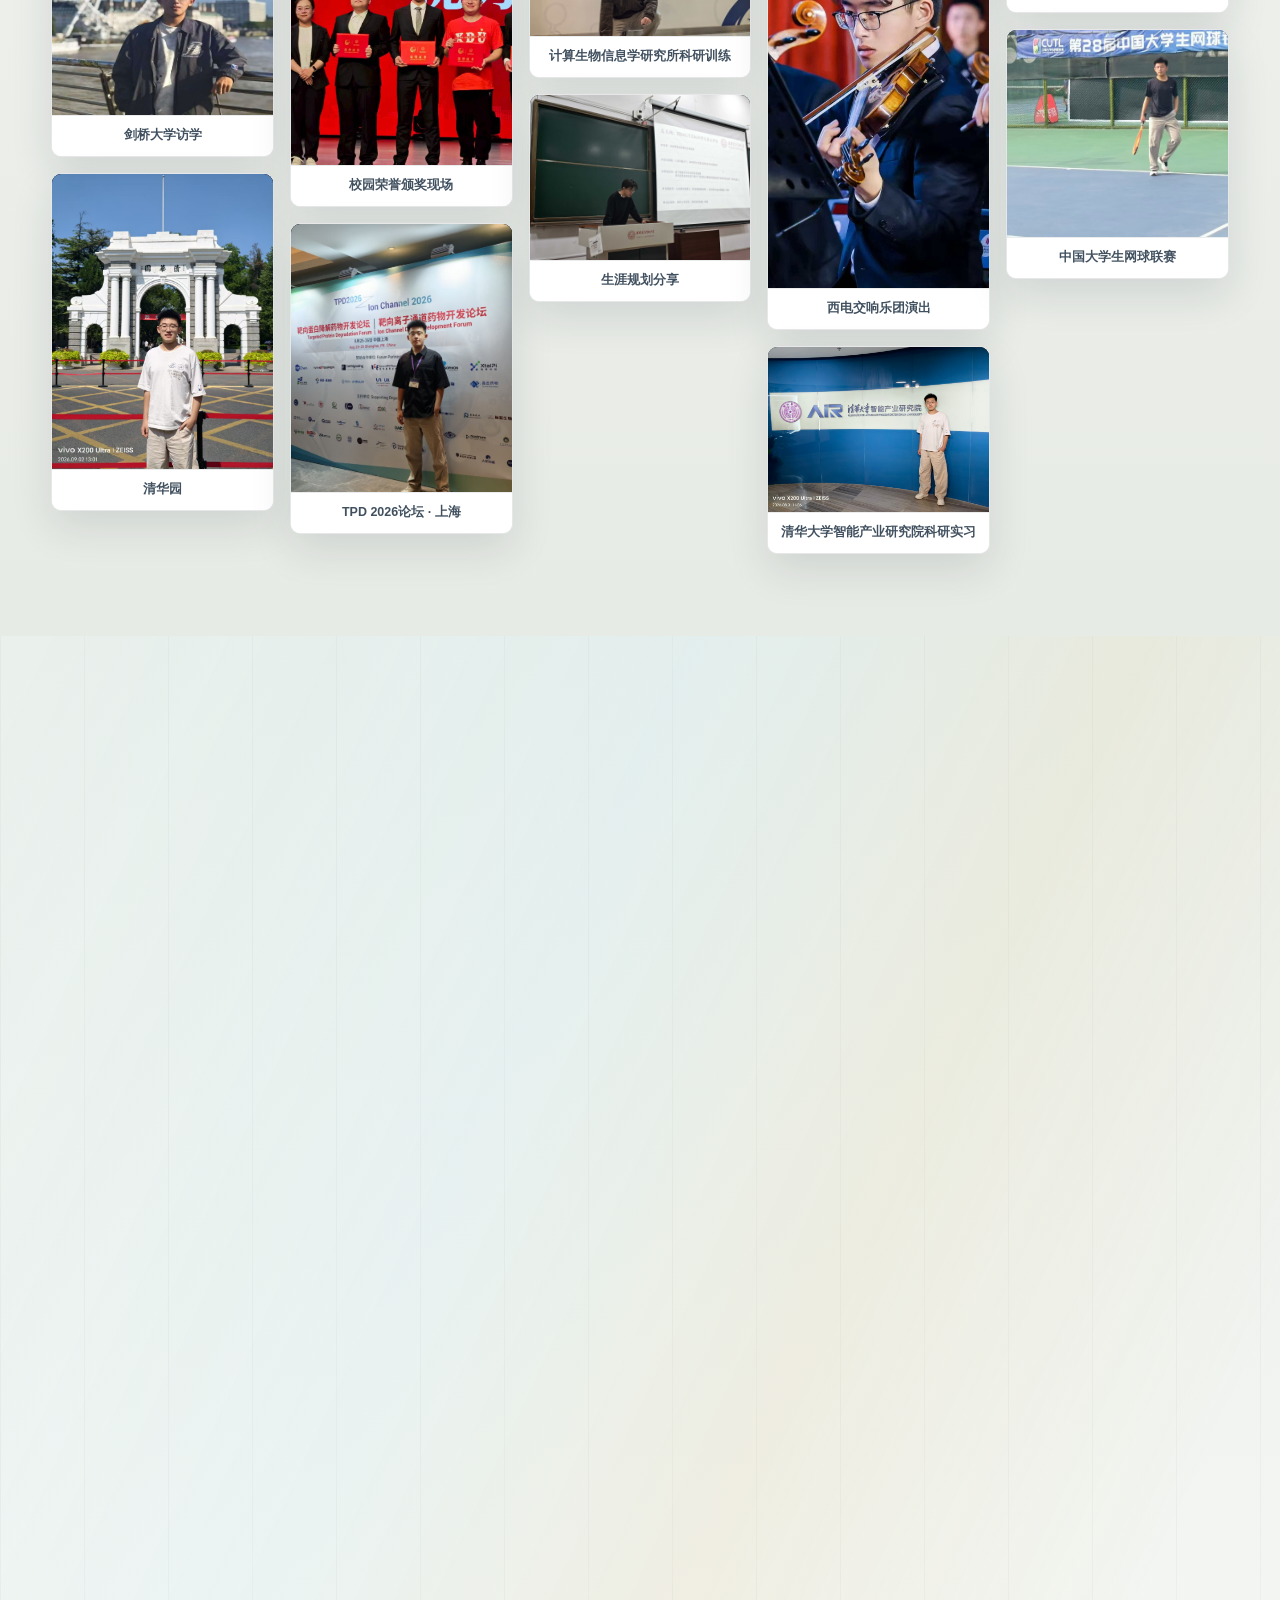
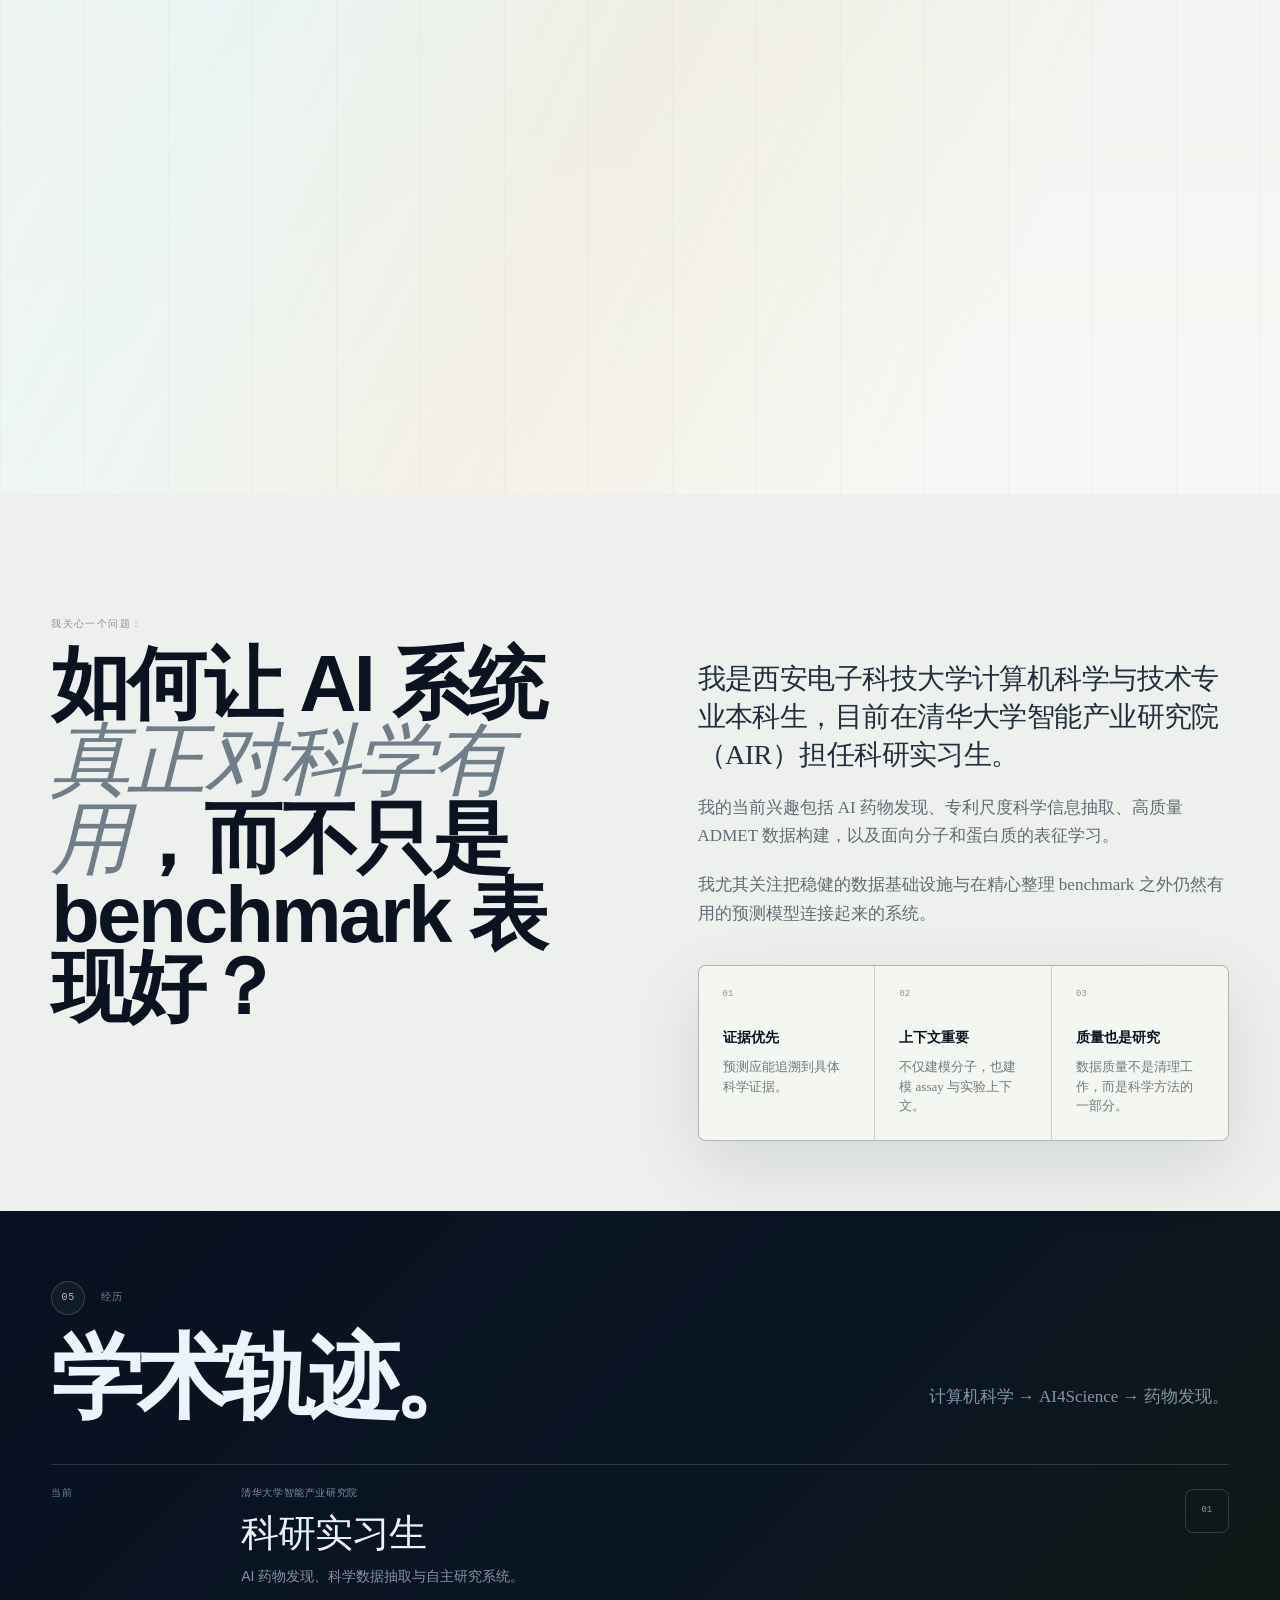
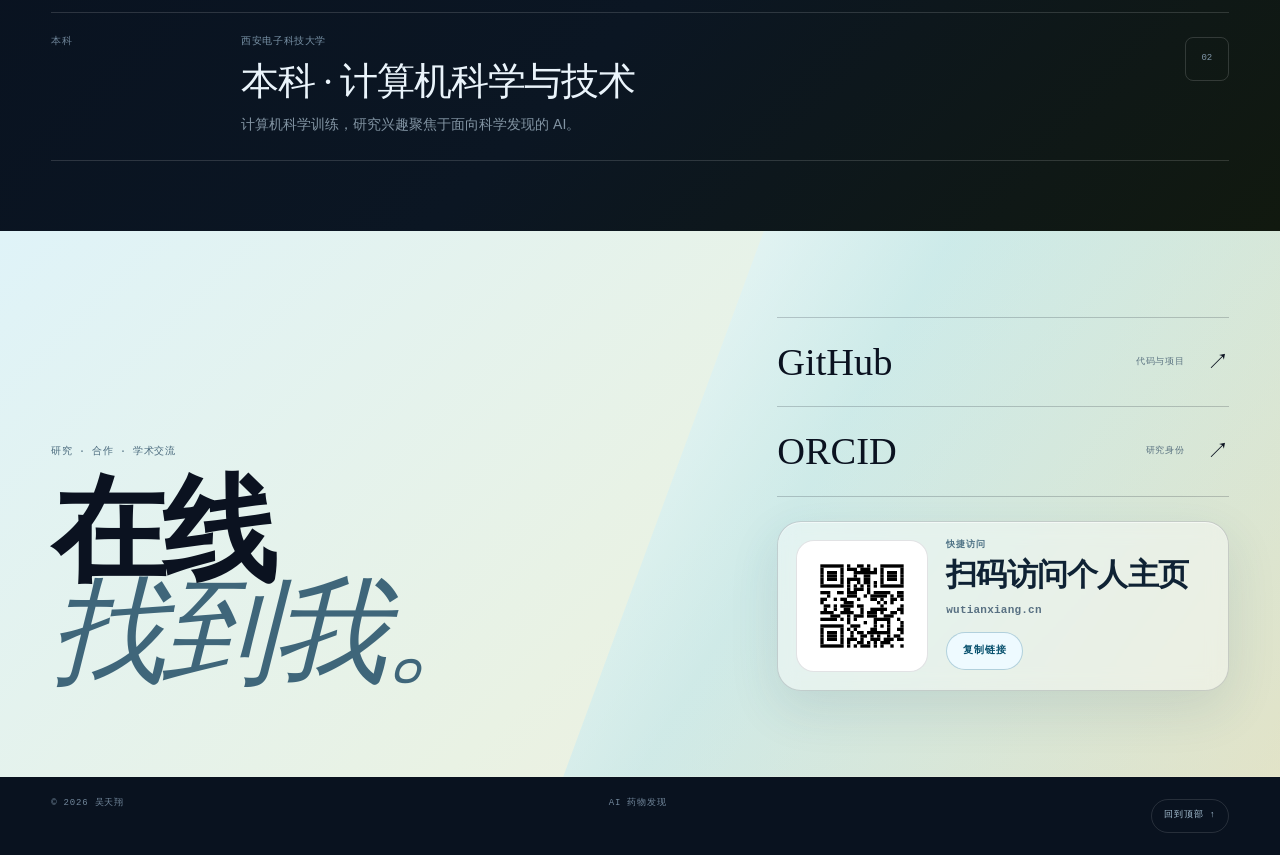
==== commit f012188c: "更新 PharmAgents2 作者角色表述" ====
--- a/index.html
+++ b/index.html
@@ -115,7 +115,7 @@
   }
   </script>
   <link rel="stylesheet" href="styles.css?v=20261120-01" />
-  <script defer src="script.js?v=20261120-01"></script>
+  <script defer src="script.js?v=20261120-02"></script>
 </head>
 <body>
   <div class="ambient-spotlight" aria-hidden="true"></div>
@@ -330,7 +330,7 @@
           <ul>
             <li data-i18n-html="profile.outputs.item1">Bioinformatics work on peptide engineering language models, published as second author / undergraduate lead author.</li>
             <li data-i18n-html="profile.outputs.item5">多肽性质预测系统性基准论文发表于 Frontiers of Computer Science（FCS，<strong class="highlight">CCF B / JCR Q1</strong>），第三作者。</li>
-            <li data-i18n-html="profile.outputs.pharmagents2">PharmAgents2 自主药物发现系统预印本，<strong class="highlight">arXiv:2611.07653</strong>，第17作者。</li>
+            <li data-i18n-html="profile.outputs.pharmagents2">PharmAgents2 自主药物发现系统预印本，<strong class="highlight">arXiv:2611.07653</strong>，核心作者。</li>
             <li data-i18n-html="profile.outputs.item2">NAILONG manuscript submitted to ICLR 2027, a CCF A conference, as second author.</li>
             <li data-i18n-html="profile.outputs.item3">3D-MPG molecular pretraining manuscript submitted to AAAI 2027, a CCF A conference, as second author / undergraduate lead author.</li>
             <li data-i18n-html="profile.outputs.item4">The Unforkable Cache manuscript submitted to ICLR 2027, a CCF A conference, as third author.</li>
@@ -549,7 +549,7 @@
           <div>
             <span data-i18n-html="pub8.status">预印本 · 2026 · <strong>arXiv</strong></span>
             <h3>PharmAgents2: Towards Autonomous End-to-End Drug Discovery</h3>
-            <p data-i18n="pub8.desc">第17作者。结合 Paper2Skill 科学决策知识与 Self-Scaling Discovery 并行探索，构建端到端自主药物发现系统；2026 年 11 月 5 日提交 arXiv。</p>
+            <p data-i18n="pub8.desc">核心作者。结合 Paper2Skill 科学决策知识与 Self-Scaling Discovery 并行探索，构建端到端自主药物发现系统；2026 年 11 月 5 日提交 arXiv。</p>
             <a class="publication-action" href="https://arxiv.org/abs/2611.07653" target="_blank" rel="noreferrer"><span data-i18n="pub8.action">访问预印本</span><b aria-hidden="true">↗</b></a>
           </div>
           <a href="https://arxiv.org/html/2611.07653v1#S1.fig1" target="_blank" rel="noreferrer">
